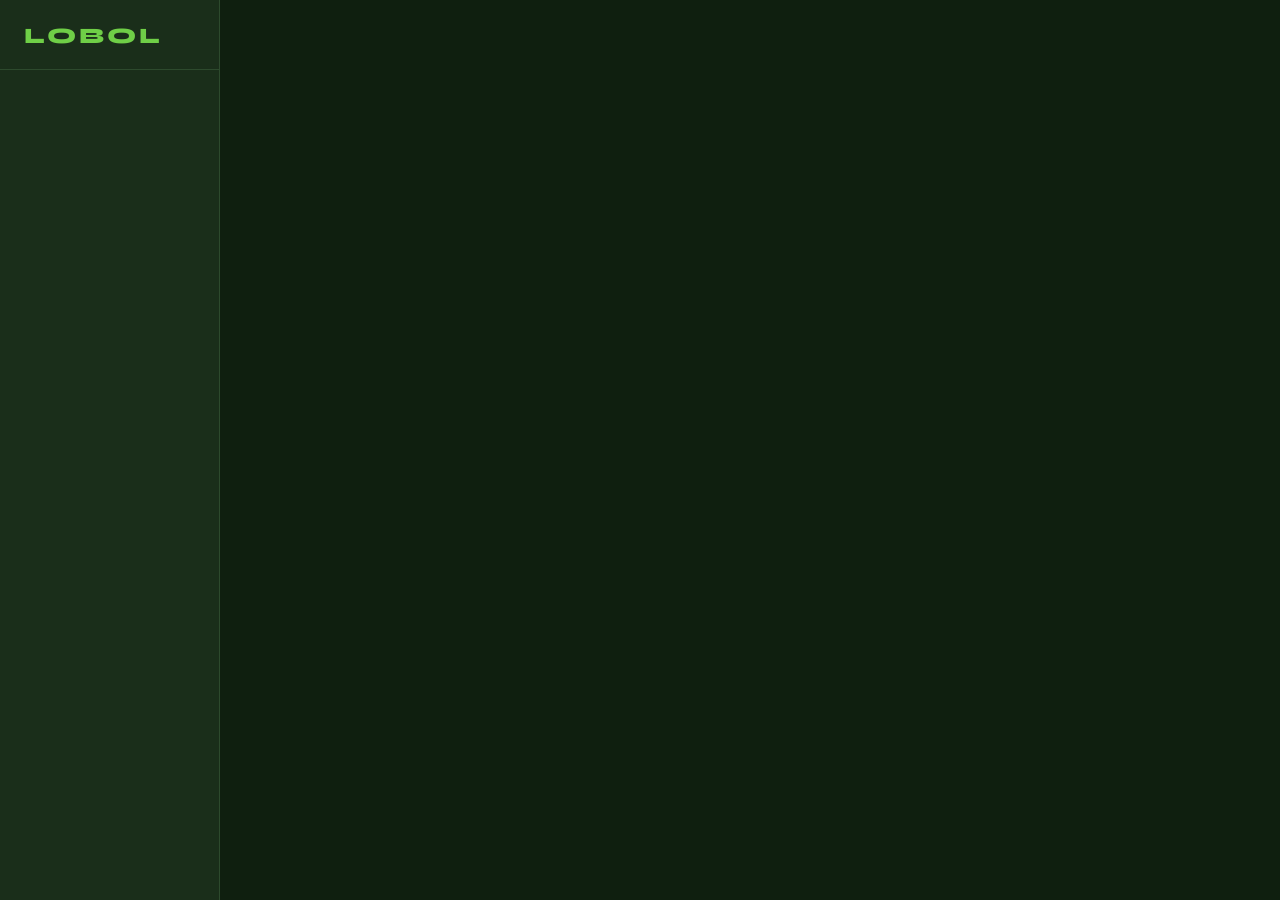
==== lobol.html @ 57db4cfe "Add files via upload" ====
<!DOCTYPE html>
<html lang="af" data-theme="dark">
<head>
<meta charset="UTF-8"/>
<meta name="viewport" content="width=device-width, initial-scale=1, maximum-scale=1"/>
<meta name="mobile-web-app-capable" content="yes"/>
<meta name="apple-mobile-web-app-capable" content="yes"/>
<meta name="apple-mobile-web-app-status-bar-style" content="black-translucent"/>
<meta name="apple-mobile-web-app-title" content="LOBOL"/>
<meta name="theme-color" content="#6fcf47"/>
<link rel="apple-touch-icon" href="apple-touch-icon.png"/>
<title>LOBOL – Fabriek & Boerdery App</title>
<link rel="preconnect" href="https://fonts.googleapis.com"/>
<link href="https://fonts.googleapis.com/css2?family=Syne:wght@400;600;700;800&family=DM+Sans:wght@300;400;500;600&display=swap" rel="stylesheet"/>
<style>

/* === base.css === */
/* ═══════════════════════════════════════
   THEME VARIABLES
═══════════════════════════════════════ */
:root {
  --bg:#0f1f0f; --bg2:#162416; --bg3:#1e321e;
  --card:#1a2e1a; --card2:#223322; --border:#2d4a2d;
  --accent:#6fcf47; --accent2:#a8e67a; --adim:#1e3f10;
  --red:#e05c5c; --rdim:#4a1515;
  --orange:#e09a3c; --odim:#4a2c08;
  --blue:#5ca8e0; --bdim:#0f2d4a;
  --text:#e8f5e0; --text2:#9db89d; --text3:#5a7a5a;
  --shadow:0 4px 24px rgba(0,0,0,.4);
  --radius:14px; --radius-sm:8px;
}
[data-theme="light"] {
  --bg:#f0f7ed; --bg2:#e4f0df; --bg3:#d6e8d0;
  --card:#ffffff; --card2:#f5fbf2; --border:#c0d8b8;
  --accent:#3a8c1c; --adim:#d4eece;
  --red:#c0392b; --rdim:#fde8e6;
  --orange:#c07020; --odim:#fdf0e0;
  --blue:#1a6eaa; --bdim:#ddeeff;
  --text:#1a2e1a; --text2:#3a5a3a; --text3:#7a9a7a;
  --shadow:0 4px 16px rgba(0,0,0,.1);
}

/* ═══════════════════════════════════════
   RESET & BASE
═══════════════════════════════════════ */
*{box-sizing:border-box;margin:0;padding:0;-webkit-tap-highlight-color:transparent}
body{background:var(--bg);color:var(--text);font-family:'DM Sans',sans-serif;font-size:15px;line-height:1.5;min-height:100vh;overflow-x:hidden;transition:background .25s,color .25s}
h1,h2,h3,h4{font-family:'Syne',sans-serif}
button{font-family:'DM Sans',sans-serif;cursor:pointer;border:none;outline:none}
input,textarea,select{font-family:'DM Sans',sans-serif;background:var(--bg3);color:var(--text);border:1px solid var(--border);border-radius:var(--radius-sm);padding:10px 14px;font-size:15px;width:100%;outline:none;transition:border-color .2s}
input:focus,textarea:focus,select:focus{border-color:var(--accent)}
input::placeholder{color:var(--text3)}
a{color:var(--blue);text-decoration:none}
::-webkit-scrollbar{width:4px}::-webkit-scrollbar-track{background:var(--bg2)}::-webkit-scrollbar-thumb{background:var(--border);border-radius:2px}

/* ═══════════════════════════════════════
   LAYOUT
═══════════════════════════════════════ */
#app{display:flex;min-height:100vh}
#sidebar{width:220px;background:var(--card);border-right:1px solid var(--border);position:fixed;top:0;left:0;height:100vh;display:flex;flex-direction:column;z-index:100;overflow-y:auto;transition:transform .3s}
.sidebar-logo{font-family:'Syne',sans-serif;font-size:22px;font-weight:800;color:var(--accent);padding:20px 24px 16px;border-bottom:1px solid var(--border);letter-spacing:3px}
.nav-link{display:flex;align-items:center;gap:10px;padding:11px 20px;color:var(--text2);font-size:13px;font-weight:500;cursor:pointer;transition:all .15s;border-right:3px solid transparent}
.nav-link:hover{background:var(--bg3);color:var(--text)}
.nav-link.active{color:var(--accent);background:var(--adim);border-right-color:var(--accent)}
.nav-link svg{flex-shrink:0}
#main{margin-left:220px;flex:1;padding:24px 32px 40px;max-width:900px}
.page{display:none}
.page.active{display:block}

/* Mobile */
#mobile-nav{display:none;position:fixed;bottom:0;left:0;right:0;background:var(--card);border-top:1px solid var(--border);z-index:100;padding-bottom:env(safe-area-inset-bottom,0)}
.mob-nav-inner{display:flex}
.mob-nav-item{flex:1;display:flex;flex-direction:column;align-items:center;gap:2px;padding:9px 2px;color:var(--text3);font-size:9px;font-weight:600;cursor:pointer;background:transparent;border:none;font-family:'DM Sans',sans-serif}
.mob-nav-item.active{color:var(--accent)}
#mobile-menu{display:none;position:fixed;inset:0;background:rgba(0,0,0,.7);z-index:200;align-items:flex-end}
#mobile-menu.open{display:flex}
.mob-menu-sheet{background:var(--card);border-radius:20px 20px 0 0;border-top:1px solid var(--border);width:100%;max-height:85vh;overflow-y:auto;padding-bottom:env(safe-area-inset-bottom,20px)}
.mob-menu-head{display:flex;align-items:center;justify-content:space-between;padding:16px 20px;border-bottom:1px solid var(--border)}
.mob-menu-title{font-family:'Syne',sans-serif;font-size:18px;font-weight:800;color:var(--accent)}
.mob-menu-grid{display:grid;grid-template-columns:repeat(3,1fr);gap:2px;padding:12px}
.mob-grid-item{display:flex;flex-direction:column;align-items:center;gap:6px;padding:14px 8px;border-radius:12px;color:var(--text2);font-size:11px;font-weight:600;cursor:pointer;text-align:center;background:transparent;border:none;font-family:'DM Sans',sans-serif;transition:background .15s}
.mob-grid-item:hover,.mob-grid-item:active{background:var(--bg3)}
.mob-grid-item.active{color:var(--accent);background:var(--adim)}
.mob-grid-icon{width:48px;height:48px;background:var(--bg3);border-radius:14px;display:flex;align-items:center;justify-content:center;font-size:22px}
.mob-grid-item.active .mob-grid-icon{background:var(--adim)}

@media(max-width:767px){
  #sidebar{display:none}
  #main{margin-left:0;padding:16px 16px 90px}
  #mobile-nav{display:block}
}

/* ═══════════════════════════════════════
   COMPONENTS
═══════════════════════════════════════ */
.page-header{display:flex;align-items:center;gap:10px;margin-bottom:16px}
.page-header h1{font-size:24px;font-weight:800;letter-spacing:-.5px;flex:1}
.badge{background:var(--adim);color:var(--accent);font-size:12px;font-weight:600;padding:2px 8px;border-radius:99px}
.badge-red{background:var(--rdim);color:var(--red)}
.badge-orange{background:var(--odim);color:var(--orange)}
.badge-green{background:var(--adim);color:var(--accent)}
.badge-dim{background:var(--bg3);color:var(--text3)}

.btn{display:inline-flex;align-items:center;gap:6px;padding:10px 18px;border-radius:var(--radius-sm);font-size:14px;font-weight:600;cursor:pointer;transition:opacity .15s;border:none;font-family:'DM Sans',sans-serif}
.btn:active{opacity:.8}
.btn-primary{background:var(--accent);color:#0f1f0f}
.btn-secondary{background:var(--bg3);color:var(--text2);border:1px solid var(--border)}
.btn-danger{background:var(--rdim);color:var(--red);border:1px solid var(--rdim)}
.btn-full{width:100%;justify-content:center}
.btn-sm{padding:6px 12px;font-size:13px}

.icon-btn{background:var(--bg3);color:var(--text2);border:1px solid var(--border);padding:8px;border-radius:var(--radius-sm);display:inline-flex;align-items:center;justify-content:center;cursor:pointer;transition:all .15s}
.icon-btn:active{transform:scale(.92)}
.icon-btn.accent{background:var(--accent);color:#0f1f0f;border-color:var(--accent)}
.icon-btn.green{background:var(--adim);color:var(--accent);border-color:var(--adim)}
.icon-btn.red{background:var(--rdim);color:var(--red);border-color:var(--rdim)}
.icon-btn.sm{padding:6px}

.search-wrap{display:flex;align-items:center;gap:8px;background:var(--bg3);border:1px solid var(--border);border-radius:var(--radius-sm);padding:0 12px;margin-bottom:12px;color:var(--text3)}
.search-wrap input{border:none;background:transparent;padding:10px 0}

.chips{display:flex;gap:8px;overflow-x:auto;padding-bottom:10px;margin-bottom:12px;scrollbar-width:none}
.chips::-webkit-scrollbar{display:none}
.chip{background:var(--bg3);color:var(--text2);border:1px solid var(--border);padding:6px 14px;border-radius:99px;font-size:13px;white-space:nowrap;cursor:pointer;font-family:'DM Sans',sans-serif;transition:all .15s}
.chip.active{background:var(--accent);color:#0f1f0f;border-color:var(--accent);font-weight:600}
.chip.danger.active{background:var(--red);border-color:var(--red)}
.chip.warn.active{background:var(--orange);border-color:var(--orange);color:#0f1f0f}

/* Modal */
.modal-bg{display:none;position:fixed;inset:0;background:rgba(0,0,0,.7);z-index:300;align-items:flex-end;justify-content:center}
.modal-bg.open{display:flex}
.modal{background:var(--card);border:1px solid var(--border);border-radius:var(--radius) var(--radius) 0 0;padding:24px 20px;width:100%;max-width:600px;max-height:90vh;overflow-y:auto;display:flex;flex-direction:column;gap:10px}
.modal h3{font-size:18px;margin-bottom:4px}
.modal-actions{display:flex;gap:8px;margin-top:4px}
.modal-actions .btn{flex:1;justify-content:center}
.field-label{font-size:12px;color:var(--text3);margin-bottom:-4px}

/* Cards */
.card{background:var(--card);border:1px solid var(--border);border-radius:var(--radius);padding:14px}
.card+.card{margin-top:8px}

/* Toggle */
.toggle-row{display:flex;align-items:center;justify-content:space-between;background:var(--bg3);border-radius:var(--radius-sm);padding:10px 14px;cursor:pointer}
.toggle-label{font-weight:600;font-size:14px}
.toggle-sub{font-size:12px;color:var(--text3)}
.toggle-pill{width:44px;height:24px;background:var(--bg3);border-radius:99px;border:1px solid var(--border);position:relative;transition:all .2s;flex-shrink:0}
.toggle-pill.on{background:#f5c518;border-color:#f5c518}
.toggle-thumb{position:absolute;top:2px;left:2px;width:18px;height:18px;border-radius:99px;background:var(--text3);transition:all .2s}
.toggle-pill.on .toggle-thumb{left:22px;background:#0f1f0f}

.empty{text-align:center;color:var(--text3);padding:40px 20px;font-size:14px}
.section-title{font-size:12px;font-weight:700;text-transform:uppercase;letter-spacing:1px;color:var(--text3);margin:16px 0 8px;display:flex;align-items:center;gap:6px}

/* Grid stats */
.stats-grid{display:grid;grid-template-columns:repeat(4,1fr);gap:6px;margin-bottom:14px}
.stat-box{background:var(--card);border:1px solid var(--border);border-radius:var(--radius-sm);padding:10px 6px;text-align:center}
.stat-val{font-size:22px;font-weight:800;font-family:'Syne',sans-serif;display:block}
.stat-val.green{color:var(--accent)}
.stat-val.red{color:var(--red)}
.stat-val.orange{color:var(--orange)}
.stat-lbl{font-size:10px;color:var(--text3)}

/* Progress bar */
.prog-bar{background:var(--bg3);border-radius:99px;height:6px;overflow:hidden;margin-top:6px}
.prog-fill{background:var(--accent);height:100%;border-radius:99px;transition:width .4s}

/* Picker list */
.picker-list{border:1px solid var(--border);border-radius:var(--radius-sm);overflow-y:auto;max-height:220px;display:flex;flex-direction:column}
.picker-item{padding:10px 14px;background:transparent;text-align:left;color:var(--text);border-bottom:1px solid var(--border);cursor:pointer;transition:background .1s;font-family:'DM Sans',sans-serif;display:flex;flex-direction:column;gap:2px}
.picker-item:hover,.picker-item:active{background:var(--card2)}
.picker-item:last-child{border-bottom:none}
.picker-name{font-weight:600;font-size:14px}
.picker-sub{font-size:12px;color:var(--text3)}

/* Eie Geel */
.eie-banner{display:flex;align-items:center;justify-content:space-between;background:var(--card);border:1px solid var(--border);border-radius:var(--radius);padding:12px 14px;margin-bottom:12px;cursor:pointer;transition:border-color .2s}
.eie-banner.on{border-color:#f5c518;background:rgba(245,197,24,.07)}
.eie-left{display:flex;align-items:center;gap:12px}
.eie-icon{font-size:24px}
.eie-title{font-weight:700;font-size:14px}
.eie-sub{font-size:12px;color:var(--text3);margin-top:1px}
.eie-chip{background:rgba(245,197,24,.15);color:#c8a200;font-size:11px;padding:2px 8px;border-radius:99px;font-weight:600}
.eie-notice{background:rgba(245,197,24,.12);color:#c8a200;border:1px solid rgba(245,197,24,.3);font-size:12px;padding:8px 12px;border-radius:8px;font-weight:600}

/* alert banner */
.alert-banner{display:flex;align-items:center;gap:10px;width:100%;background:var(--rdim);border:1px solid var(--red);color:var(--red);border-radius:10px;padding:12px 14px;margin-bottom:14px;font-size:13px;font-weight:600;cursor:pointer;text-align:left}

/* ═══════════════════════════════════════
   DASHBOARD
═══════════════════════════════════════ */
.dash-header{display:flex;justify-content:space-between;align-items:flex-start;margin-bottom:16px}
.dash-greeting{font-size:22px;font-weight:800;font-family:'Syne',sans-serif}
.dash-date{font-size:13px;color:var(--text3);margin-top:2px}
.dash-time{font-family:'Syne',sans-serif;font-size:15px;color:var(--text3)}
.dash-stats{display:grid;grid-template-columns:repeat(2,1fr);gap:8px;margin-bottom:20px}
.dash-stat{background:var(--card);border:1px solid var(--border);border-radius:12px;padding:14px;cursor:pointer;transition:border-color .15s}
.dash-stat:hover{border-color:var(--accent)}
.dash-stat-val{font-size:26px;font-weight:800;font-family:'Syne',sans-serif;margin:6px 0 2px;display:block}
.dash-stat-lbl{font-size:11px;color:var(--text3)}
.quick-nav{display:grid;grid-template-columns:repeat(4,1fr);gap:8px;margin-bottom:4px}
.qnav-btn{background:var(--card);border:1px solid var(--border);border-radius:12px;padding:14px 8px;display:flex;flex-direction:column;align-items:center;gap:6px;font-size:11px;font-weight:600;color:var(--text2);cursor:pointer;transition:all .15s;font-family:'DM Sans',sans-serif}
.qnav-btn:hover{border-color:var(--accent);color:var(--accent)}
.qnav-icon{font-size:22px}
.dash-rem-list{display:flex;flex-direction:column;gap:6px}
.dash-rem-row{display:flex;align-items:center;gap:10px;background:var(--card);border:1px solid var(--border);border-radius:8px;padding:10px 14px}
.dash-rem-time{font-family:'Syne',sans-serif;font-weight:700;font-size:14px;min-width:48px}
.dash-rem-title{font-size:13px;color:var(--text2)}
.dash-sale-list,.dash-alert-list{display:flex;flex-direction:column;gap:6px}
.dash-sale-row{display:flex;justify-content:space-between;align-items:center;background:var(--card);border:1px solid var(--border);border-radius:8px;padding:10px 14px}
.dash-sale-name{font-weight:600;font-size:14px}
.dash-sale-date{font-size:12px;color:var(--text3)}
.dash-sale-amt{font-weight:700;color:var(--accent)}
.dash-alert-row{display:flex;justify-content:space-between;align-items:center;border-radius:8px;padding:10px 14px;cursor:pointer}
.dash-alert-row.danger{background:var(--rdim);border:1px solid var(--red);color:var(--red)}
.dash-alert-row.warn{background:var(--odim);border:1px solid var(--orange);color:var(--orange)}
.dash-all-good{text-align:center;padding:40px 20px}

/* Weather */

/* === weather.css === */
/* ═══ WEATHER WIDGET ═══ */
.weather-card{background:var(--card);border:1px solid var(--border);border-radius:16px;overflow:hidden;margin-bottom:14px}
.weather-header{display:flex;align-items:flex-start;justify-content:space-between;padding:14px 14px 10px}
.weather-loc-row{font-size:11px;color:var(--text3);display:flex;align-items:center;gap:4px;margin-bottom:6px}
.weather-temp-main{font-size:52px;font-weight:800;font-family:'Syne',sans-serif;line-height:1;letter-spacing:-2px}
.weather-feels{font-size:12px;color:var(--text3);margin-top:2px}
.weather-cond{font-size:15px;font-weight:600;color:var(--text2);margin-top:4px}
.weather-emoji-big{font-size:56px;line-height:1;text-align:right}
.weather-stats-row{display:grid;grid-template-columns:repeat(4,1fr);gap:1px;background:var(--border);border-top:1px solid var(--border);border-bottom:1px solid var(--border)}
.wstat{background:var(--card);padding:10px 6px;text-align:center}
.wstat-val{font-size:14px;font-weight:700;display:block;font-family:'Syne',sans-serif}
.wstat-lbl{font-size:9px;color:var(--text3);text-transform:uppercase;letter-spacing:.5px;margin-top:2px}
.weather-hourly{display:flex;gap:0;overflow-x:auto;scrollbar-width:none;border-bottom:1px solid var(--border)}
.weather-hourly::-webkit-scrollbar{display:none}
.whour{flex-shrink:0;width:60px;padding:10px 4px;text-align:center;border-right:1px solid var(--border)}
.whour:last-child{border-right:none}
.whour-time{font-size:10px;color:var(--text3);font-weight:600}
.whour-emoji{font-size:16px;margin:4px 0}
.whour-temp{font-size:13px;font-weight:700}
.whour-rain{font-size:9px;color:var(--blue);margin-top:2px}
.whour.now{background:var(--adim)}
.weather-fc{display:grid;grid-template-columns:repeat(7,1fr);gap:0;border-bottom:1px solid var(--border)}
@media(max-width:400px){.weather-fc{grid-template-columns:repeat(4,1fr)}}
.wday{text-align:center;padding:10px 4px;border-right:1px solid var(--border)}
.wday:last-child{border-right:none}
.wday-name{font-size:10px;color:var(--text3);font-weight:700;margin-bottom:3px;text-transform:uppercase;letter-spacing:.3px}
.wday-emoji{font-size:16px;margin-bottom:4px}
.wday-range{display:flex;justify-content:center;gap:3px;font-size:11px;font-weight:700}
.wmax{color:var(--red)}.wmin{color:var(--text3)}
.wday-rain{font-size:9px;color:var(--blue);margin-top:2px}
.wday-uv{font-size:9px;color:var(--orange);margin-top:1px}
.wday-today{background:var(--adim)}
.weather-alerts{padding:8px 14px;display:flex;flex-direction:column;gap:4px}
.walert{display:flex;align-items:center;gap:8px;font-size:12px;font-weight:600;padding:6px 10px;border-radius:8px}
.walert.frost{background:var(--bdim);color:var(--blue)}
.walert.rain{background:rgba(92,168,224,.12);color:var(--blue)}
.walert.heat{background:var(--rdim);color:var(--red)}
.walert.wind{background:var(--odim);color:var(--orange)}
.walert.good{background:var(--adim);color:var(--accent)}
.weather-footer{display:flex;align-items:center;justify-content:space-between;padding:8px 14px;border-top:1px solid var(--border)}
.weather-sun{font-size:11px;color:var(--text3);display:flex;gap:12px}
.weather-updated{font-size:10px;color:var(--text3)}
.weather-loc-btn{background:var(--bg3);border:1px solid var(--border);border-radius:6px;padding:4px 8px;font-size:11px;color:var(--text2);cursor:pointer;font-family:'DM Sans',sans-serif}
.weather-loading{padding:20px;text-align:center;color:var(--text3);font-size:13px}

/* === inligting.css === */
/* ═══ INLIGTING / LIBRARY ═══ */
.info-hero{background:linear-gradient(135deg,var(--adim),var(--bg3));border:1px solid var(--border);border-radius:16px;padding:20px;margin-bottom:16px;text-align:center}
.info-hero-title{font-family:'Syne',sans-serif;font-size:22px;font-weight:800;color:var(--accent);margin-bottom:4px}
.info-hero-sub{font-size:13px;color:var(--text3)}
.info-categories{display:grid;grid-template-columns:repeat(2,1fr);gap:10px;margin-bottom:16px}
@media(min-width:600px){.info-categories{grid-template-columns:repeat(3,1fr)}}
.info-cat-btn{background:var(--card);border:2px solid var(--border);border-radius:14px;padding:16px 12px;cursor:pointer;text-align:center;transition:all .2s;font-family:'DM Sans',sans-serif;display:flex;flex-direction:column;align-items:center;gap:8px}
.info-cat-btn:hover,.info-cat-btn.active{border-color:var(--accent);background:var(--adim)}
.info-cat-icon{font-size:32px}
.info-cat-label{font-weight:700;font-size:13px;color:var(--text2)}
.info-cat-btn.active .info-cat-label{color:var(--accent)}
.info-content{display:none}
.info-content.active{display:block}
.info-section{background:var(--card);border:1px solid var(--border);border-radius:12px;margin-bottom:10px;overflow:hidden}
.info-section-header{display:flex;align-items:center;gap:10px;padding:14px;cursor:pointer;font-family:'DM Sans',sans-serif}
.info-section-icon{font-size:20px;width:36px;text-align:center}
.info-section-title{font-weight:700;font-size:15px;flex:1;font-family:'Syne',sans-serif}
.info-section-body{padding:0 14px 14px;border-top:1px solid var(--border)}
.info-block{margin-top:12px}
.info-block-title{font-weight:700;font-size:13px;color:var(--accent);margin-bottom:6px;display:flex;align-items:center;gap:6px}
.info-block-title::before{content:'';display:inline-block;width:3px;height:14px;background:var(--accent);border-radius:2px}
.info-list{list-style:none;display:flex;flex-direction:column;gap:5px}
.info-list li{font-size:13px;color:var(--text2);padding:6px 10px;background:var(--bg3);border-radius:6px;line-height:1.5}
.info-list li strong{color:var(--text);font-weight:600}
.info-table-wrap{overflow-x:auto;border-radius:8px;border:1px solid var(--border);margin-top:8px}
.info-table{width:100%;border-collapse:collapse;font-size:13px;font-family:'DM Sans',sans-serif}
.info-table th{background:var(--bg3);padding:8px 12px;text-align:left;font-size:11px;font-weight:700;text-transform:uppercase;letter-spacing:.5px;color:var(--text3)}
.info-table td{padding:8px 12px;border-bottom:1px solid var(--border);color:var(--text2)}
.info-table tr:last-child td{border-bottom:none}
.info-table tr:hover td{background:var(--bg3)}
.info-highlight{background:var(--adim);border:1px solid var(--accent);border-radius:8px;padding:10px 14px;font-size:13px;color:var(--accent);font-weight:600;margin-top:8px}
.info-warning{background:var(--odim);border:1px solid var(--orange);border-radius:8px;padding:10px 14px;font-size:13px;color:var(--orange);font-weight:600;margin-top:8px}
.info-danger{background:var(--rdim);border:1px solid var(--red);border-radius:8px;padding:10px 14px;font-size:13px;color:var(--red);font-weight:600;margin-top:8px}
.krediet-form{display:flex;flex-direction:column;gap:10px}
.krediet-field{display:flex;flex-direction:column;gap:4px}
.krediet-field label{font-size:12px;color:var(--text3);font-weight:600}
.krediet-submit-row{display:flex;gap:8px;margin-top:4px}
.lobol515-badge{display:inline-flex;align-items:center;gap:8px;background:linear-gradient(135deg,var(--accent),#4aaa24);color:#0f1f0f;font-weight:800;font-size:18px;font-family:'Syne',sans-serif;padding:10px 20px;border-radius:99px;margin-bottom:12px}

/* === trucks.css === */
/* ═══ TRUCK VISUAL SYSTEM ═══ */
.truck-profile-card{background:var(--card);border:1px solid var(--border);border-radius:14px;padding:14px;margin-bottom:12px}
.truck-profile-header{display:flex;align-items:center;justify-content:space-between;margin-bottom:12px}
.truck-profile-name{font-family:'Syne',sans-serif;font-weight:800;font-size:18px}
.truck-profile-driver{font-size:12px;color:var(--text3);margin-top:2px}
.truck-capacity-row{display:flex;gap:10px;margin-bottom:12px}
.truck-cap-box{flex:1;background:var(--bg3);border-radius:10px;padding:10px;text-align:center}
.truck-cap-val{font-size:22px;font-weight:800;font-family:'Syne',sans-serif;display:block}
.truck-cap-lbl{font-size:10px;color:var(--text3);text-transform:uppercase;letter-spacing:.5px}

/* Visual truck SVG wrapper */
.truck-visual-wrap{background:var(--bg2);border-radius:12px;padding:14px;margin-bottom:12px;position:relative;overflow:hidden}
.truck-visual-title{font-size:11px;font-weight:700;text-transform:uppercase;letter-spacing:1px;color:var(--text3);margin-bottom:10px;display:flex;justify-content:space-between}
.truck-svg-area{display:flex;gap:12px;align-items:flex-end}
.truck-svg-unit{flex:1;display:flex;flex-direction:column;align-items:center;gap:6px}
.truck-svg-label{font-size:11px;color:var(--text2);font-weight:600}
.truck-svg-sub{font-size:10px;color:var(--text3)}

/* Bag grid inside truck */
.bag-grid-wrap{position:relative;width:100%}
.bag-grid{display:grid;gap:2px;width:100%;border-radius:6px;overflow:hidden;min-height:40px}
.bag-cell{border-radius:2px;transition:background .3s}
.bag-cell.filled{background:var(--accent)}
.bag-cell.empty{background:var(--bg3);border:1px solid var(--border)}
.bag-cell.over{background:var(--red)}

/* Truck body SVG */
.truck-body-svg{width:100%;max-height:80px}
.trailer-body-svg{width:100%;max-height:80px}

/* Fill bar */
.fill-bar-wrap{width:100%;background:var(--bg3);border-radius:99px;height:12px;overflow:hidden;margin-top:4px}
.fill-bar{height:100%;border-radius:99px;transition:width .5s ease}
.fill-bar.green{background:var(--accent)}
.fill-bar.orange{background:var(--orange)}
.fill-bar.red{background:var(--red)}

/* truck list card upgrade */
.truck-card-visual{display:flex;flex-direction:column;gap:4px;flex:1}
.truck-mini-fill{height:6px;border-radius:99px;background:var(--bg3);overflow:hidden;margin-top:4px}
.truck-mini-fill-bar{height:100%;border-radius:99px;transition:width .4s}

/* Driver badges */
.driver-badge{display:inline-flex;align-items:center;gap:5px;background:var(--adim);color:var(--accent);font-size:11px;font-weight:700;padding:3px 10px;border-radius:99px}

/* Truck fleet list */
.truck-fleet-list{display:flex;flex-direction:column;gap:8px;margin-bottom:14px}
.fleet-item{background:var(--card);border:1px solid var(--border);border-radius:12px;padding:14px;display:flex;gap:12px;align-items:center}
.fleet-icon{font-size:28px;width:48px;text-align:center}
.fleet-info{flex:1}
.fleet-name{font-weight:700;font-size:15px}
.fleet-meta{font-size:12px;color:var(--text3);margin-top:2px}
.fleet-caps{display:flex;gap:8px;margin-top:6px;flex-wrap:wrap}
.fleet-cap-chip{background:var(--bg3);border:1px solid var(--border);border-radius:6px;padding:3px 8px;font-size:11px;color:var(--text2)}

/* Drivers section */
.drivers-section{margin-bottom:14px}
.driver-list{display:flex;flex-direction:column;gap:6px}
.driver-row{display:flex;align-items:center;gap:10px;background:var(--card);border:1px solid var(--border);border-radius:10px;padding:10px 14px}
.driver-av{width:36px;height:36px;border-radius:99px;background:var(--accent);color:#0f1f0f;display:flex;align-items:center;justify-content:center;font-weight:800;font-size:14px;flex-shrink:0}
.driver-info{flex:1}
.driver-name{font-weight:700;font-size:14px}
.driver-role{font-size:11px;color:var(--text3)}

/* ═══════════════════════════════════════
   PRODUCTS
═══════════════════════════════════════ */
.prod-list{display:flex;flex-direction:column;gap:6px}
.prod-card{background:var(--card);border:1px solid var(--border);border-radius:var(--radius-sm);overflow:hidden}
.prod-row{display:flex;align-items:center;gap:10px;padding:12px 14px;cursor:pointer}
.prod-row:active{background:var(--card2)}
.prod-name{font-weight:600;font-size:14px}
.prod-cat{font-size:12px;color:var(--text3)}
.prod-right{display:flex;flex-direction:column;align-items:flex-end;gap:2px}
.prod-price{color:var(--accent);font-weight:700;font-size:15px}
.prod-old{text-decoration:line-through;color:var(--text3);font-size:11px}
.prod-unit{font-size:11px;color:var(--text3)}
.prod-detail{padding:10px 14px 14px;border-top:1px solid var(--border)}
.use-case-tag{display:inline-flex;align-items:center;gap:5px;background:var(--adim);color:var(--accent);font-size:12px;padding:4px 10px;border-radius:99px;margin-bottom:8px}
.prod-desc{font-size:13px;color:var(--text2);margin-bottom:8px}

/* Guides */
.guide-card{background:var(--card);border:1px solid var(--border);border-radius:var(--radius);overflow:hidden;margin-bottom:10px}
.guide-card.open{border-color:var(--adim)}
.guide-header{display:flex;align-items:center;gap:12px;padding:16px;cursor:pointer;width:100%;text-align:left;background:transparent;font-family:'DM Sans',sans-serif;color:var(--text)}
.guide-icon{font-size:24px}
.guide-title{font-weight:700;font-size:16px;flex:1;font-family:'Syne',sans-serif}
.guide-body{padding:0 14px 14px;border-top:1px solid var(--border)}
.gsec{margin-top:10px}
.gsec-btn{display:flex;align-items:flex-start;justify-content:space-between;width:100%;background:var(--bg3);border:1px solid var(--border);border-radius:var(--radius-sm);padding:10px 12px;cursor:pointer;text-align:left;font-family:'DM Sans',sans-serif;color:var(--text);gap:8px}
.gsec-head{font-weight:700;font-size:13px}
.gsec-sub{font-size:12px;color:var(--accent);margin-top:2px}
.gsec-body{padding:10px 4px 0;display:flex;flex-direction:column;gap:10px}
.gitem{background:var(--bg2);border-radius:var(--radius-sm);padding:12px}
.gitem-prod{font-weight:700;font-size:13px;color:var(--accent);margin-bottom:8px}
.gitem-list{padding-left:18px;display:flex;flex-direction:column;gap:4px}
.gitem-list li{font-size:13px;color:var(--text2)}
.guide-note{margin-top:8px;font-size:12px;color:var(--orange);background:var(--odim);border-radius:var(--radius-sm);padding:8px 12px}

/* Tab row */
.tab-row{display:flex;gap:8px;margin-bottom:14px}
.tab-btn{flex:1;display:flex;align-items:center;justify-content:center;gap:6px;padding:10px;border-radius:var(--radius-sm);font-size:13px;font-weight:600;cursor:pointer;background:var(--bg3);border:1px solid var(--border);color:var(--text2);transition:all .15s;font-family:'DM Sans',sans-serif}
.tab-btn.active{background:var(--accent);color:#0f1f0f;border-color:var(--accent)}

/* ═══════════════════════════════════════
   TRUCK COUNT
═══════════════════════════════════════ */
.truck-list{display:flex;flex-direction:column;gap:10px}
.truck-card{background:var(--card);border:1px solid var(--border);border-radius:var(--radius);padding:16px;display:flex;align-items:center;gap:14px;cursor:pointer;transition:border-color .15s}
.truck-card:hover{border-color:var(--adim)}
.truck-icon{color:var(--accent);background:var(--adim);padding:10px;border-radius:var(--radius-sm);font-size:22px}
.truck-info{flex:1}
.truck-name{font-weight:700;font-size:16px;display:block}
.truck-meta{font-size:12px;color:var(--text3)}
.truck-val{font-size:13px;color:var(--accent);font-weight:600;display:block;margin-top:2px}
.truck-summary{display:grid;grid-template-columns:repeat(3,1fr);gap:8px;margin-bottom:14px}
.sum-item{background:var(--card);border:1px solid var(--border);border-radius:var(--radius-sm);padding:12px;text-align:center}
.sum-label{font-size:11px;color:var(--text3)}
.sum-val{font-size:22px;font-weight:800;font-family:'Syne',sans-serif;display:block}
.count-list{display:flex;flex-direction:column;gap:8px}
.count-row{background:var(--card);border:1px solid var(--border);border-radius:var(--radius-sm);padding:12px 14px;display:flex;align-items:center;gap:10px;flex-wrap:wrap}
.count-info{flex:1;min-width:100px}
.count-name{font-weight:600;font-size:14px;display:block}
.count-sub{font-size:12px;color:var(--text3)}
.count-controls{display:flex;align-items:center;gap:6px}
.qty-btn{background:var(--bg3);border:1px solid var(--border);color:var(--text);width:34px;height:34px;border-radius:var(--radius-sm);font-size:20px;font-weight:300;display:flex;align-items:center;justify-content:center;cursor:pointer;font-family:'DM Sans',sans-serif}
.qty-input{width:60px!important;text-align:center;padding:6px 4px!important;font-size:16px;font-weight:700}

/* ═══════════════════════════════════════
   FACTORY STOCK
═══════════════════════════════════════ */
.stock-list{display:flex;flex-direction:column;gap:8px}
.stock-card{background:var(--card);border:1px solid var(--border);border-radius:var(--radius);padding:14px}
.stock-card.expired{border-color:var(--rdim)}
.stock-top{display:flex;align-items:center;justify-content:space-between;margin-bottom:6px}
.stock-name{font-weight:600;font-size:14px}
.stock-details{display:flex;gap:14px;flex-wrap:wrap;margin-bottom:4px}
.detail-item{font-size:13px;color:var(--text2)}
.detail-item strong{color:var(--text)}
.stock-notes{font-size:12px;color:var(--text3);margin-top:4px}
.stock-footer{display:flex;justify-content:space-between;align-items:center;margin-top:8px;padding-top:8px;border-top:1px solid var(--border)}
.stock-updated{font-size:11px;color:var(--text3)}
.stock-value-banner{background:var(--adim);color:var(--accent);border-radius:8px;padding:10px 14px;font-size:13px;margin-bottom:10px}

/* ═══════════════════════════════════════
   DUTIES
═══════════════════════════════════════ */
.duties-prog{background:var(--card);border:1px solid var(--border);border-radius:var(--radius-sm);padding:12px;margin-bottom:14px}
.duties-prog-text{display:flex;align-items:center;gap:6px;font-size:13px;color:var(--text2);margin-bottom:8px}
.duty-list{display:flex;flex-direction:column;gap:8px}
.duty-card{background:var(--card);border:1px solid var(--border);border-radius:var(--radius);padding:14px;transition:opacity .2s}
.duty-card.done-card{opacity:.5}
.duty-top{display:flex;align-items:flex-start;gap:12px}
.check-box{width:22px;height:22px;border-radius:6px;border:2px solid var(--border);background:var(--bg3);display:flex;align-items:center;justify-content:center;cursor:pointer;flex-shrink:0;transition:all .15s;margin-top:1px;font-size:13px}
.check-box.checked{background:var(--accent);border-color:var(--accent);color:#0f1f0f}
.duty-info{flex:1}
.duty-title-text{font-weight:600;font-size:14px;display:block;margin-bottom:4px}
.duty-tags{display:flex;gap:6px;flex-wrap:wrap}
.tag{font-size:11px;padding:2px 8px;border-radius:99px;background:var(--bg3);color:var(--text3)}
.tag.red{background:var(--rdim);color:var(--red)}
.tag.orange{background:var(--odim);color:var(--orange)}
.tag.green{background:var(--adim);color:var(--accent)}
.duty-acts{display:flex;gap:6px}
.duty-notes{font-size:12px;color:var(--text3);margin-top:8px;padding-top:8px;border-top:1px solid var(--border)}

/* ═══════════════════════════════════════
   REMINDERS
═══════════════════════════════════════ */
.rem-list{display:flex;flex-direction:column;gap:10px}
.rem-card{background:var(--card);border:1px solid var(--border);border-radius:var(--radius);padding:14px;transition:border-color .2s,opacity .2s}
.rem-card.soon{border-color:var(--orange)}
.rem-card.inactive{opacity:.5}
.rem-top{display:flex;align-items:center;justify-content:space-between;margin-bottom:6px}
.rem-time-block{display:flex;align-items:center;gap:10px}
.rem-time{font-family:'Syne',sans-serif;font-size:22px;font-weight:700}
.rem-acts{display:flex;gap:6px}
.rem-title{font-weight:600;font-size:15px;margin-bottom:8px}
.rem-days{display:flex;gap:5px;flex-wrap:wrap;margin-bottom:4px}
.day-tag{font-size:11px;padding:2px 7px;border-radius:99px;background:var(--bg3);color:var(--text3)}
.day-tag.active{background:var(--adim);color:var(--accent)}
.day-tag.today{background:var(--accent);color:#0f1f0f;font-weight:700}
.days-grid{display:flex;gap:6px;flex-wrap:wrap}
.day-btn{padding:5px 10px;border-radius:99px;background:var(--bg3);border:1px solid var(--border);color:var(--text2);font-size:12px;cursor:pointer;font-family:'DM Sans',sans-serif;transition:all .15s}
.day-btn.active{background:var(--accent);color:#0f1f0f;border-color:var(--accent);font-weight:600}

/* ═══════════════════════════════════════
   CUSTOMERS
═══════════════════════════════════════ */
.cust-list{display:flex;flex-direction:column;gap:8px}
.cust-card{background:var(--card);border:1px solid var(--border);border-radius:12px;overflow:hidden;cursor:pointer}
.cust-top{display:flex;align-items:center;gap:12px;padding:14px}
.cust-avatar{width:40px;height:40px;background:var(--adim);color:var(--accent);border-radius:99px;display:flex;align-items:center;justify-content:center;font-weight:800;font-size:16px;flex-shrink:0}
.cust-info{flex:1}
.cust-name{font-weight:700;font-size:15px;display:flex;align-items:center;gap:8px}
.cust-farm{font-size:12px;color:var(--text3);margin-top:1px}
.cust-type{background:var(--bg3);color:var(--text2);font-size:11px;padding:3px 9px;border-radius:99px;white-space:nowrap}
.cust-detail{padding:0 14px 14px;border-top:1px solid var(--border);padding-top:10px;display:flex;flex-direction:column;gap:6px}
.detail-link{display:inline-flex;align-items:center;gap:5px;color:var(--blue);font-size:13px}
.detail-notes{font-size:12px;color:var(--text3);padding:6px 10px;background:var(--bg3);border-radius:6px}
.cust-detail-acts{display:flex;gap:8px;margin-top:4px}

/* ═══════════════════════════════════════
   SALES
═══════════════════════════════════════ */
.sales-sum{display:grid;grid-template-columns:repeat(3,1fr);gap:8px;margin-bottom:14px}
.sale-list{display:flex;flex-direction:column;gap:8px}
.sale-card{background:var(--card);border:1px solid var(--border);border-radius:12px;overflow:hidden}
.sale-head{display:flex;align-items:center;gap:12px;padding:14px;cursor:pointer}
.sale-info{flex:1}
.sale-cust{font-weight:700;font-size:14px}
.sale-date{font-size:12px;color:var(--text3);margin-top:2px}
.sale-right{display:flex;flex-direction:column;align-items:flex-end;gap:4px}
.sale-amt{font-weight:700;color:var(--accent);font-size:15px}
.sale-detail{padding:10px 14px 14px;border-top:1px solid var(--border);display:flex;flex-direction:column;gap:6px}
.sale-detail-row{display:flex;justify-content:space-between;font-size:13px;color:var(--text2);padding:4px 0;border-bottom:1px solid var(--border)}
.sale-acts{display:flex;gap:8px;align-items:center;margin-top:6px}
.status-sel{width:auto!important;flex:1;padding:8px 10px!important;font-size:13px!important}
.sale-item-row{background:var(--bg3);border-radius:8px;padding:10px;margin-bottom:4px}
.sale-item-name{font-weight:600;font-size:13px;margin-bottom:6px;display:block}
.sale-item-controls{display:flex;align-items:center;gap:6px}
.sale-item-total{font-weight:700;color:var(--accent);font-size:14px;margin-left:auto}
.sale-total-row{text-align:right;font-size:16px;color:var(--text2);padding:8px 0;border-top:1px solid var(--border)}
.sale-total-row strong{color:var(--accent)}
.price-hist-row{background:var(--card);border:1px solid var(--border);border-radius:8px;padding:12px 14px;margin-bottom:8px}
.ph-name{font-weight:600;font-size:14px}
.ph-change{display:flex;align-items:center;gap:8px;font-size:13px;margin:4px 0}
.ph-old{text-decoration:line-through;color:var(--red);font-weight:600}
.ph-new{color:var(--accent);font-weight:700}
.ph-date{font-size:11px;color:var(--text3)}

/* ═══════════════════════════════════════
   DELIVERIES
═══════════════════════════════════════ */
.deliv-list{display:flex;flex-direction:column;gap:10px}
.deliv-card{background:var(--card);border:1px solid var(--border);border-radius:12px;overflow:hidden}
.deliv-card.active-route{border-color:var(--orange)}
.deliv-head{display:flex;align-items:center;gap:12px;padding:14px;cursor:pointer}
.deliv-icon{background:var(--bg3);color:var(--text2);padding:10px;border-radius:10px;font-size:20px}
.deliv-info{flex:1}
.deliv-truck{font-weight:700;font-size:15px}
.deliv-meta{font-size:12px;color:var(--text3);margin-top:2px}
.deliv-prog{height:3px;background:var(--bg3);margin:0 14px}
.deliv-prog-fill{height:100%;background:var(--accent);border-radius:99px;transition:width .3s}
.deliv-detail{padding:10px 14px 14px;border-top:1px solid var(--border);display:flex;flex-direction:column;gap:8px}
.deliv-stop{display:flex;align-items:flex-start;gap:10px;background:var(--bg3);border-radius:8px;padding:10px;transition:opacity .2s}
.deliv-stop.done-stop{opacity:.5}
.stop-seq{font-size:10px;text-transform:uppercase;letter-spacing:1px;color:var(--text3)}
.stop-name{font-weight:600;font-size:14px;margin:2px 0 4px}
.stop-notes-sm{font-size:12px;color:var(--text3)}
.stop-row{display:flex;align-items:flex-start;gap:8px;background:var(--bg3);border-radius:8px;padding:10px;margin-bottom:4px}
.stop-num{width:22px;height:22px;background:var(--accent);color:#0f1f0f;border-radius:99px;display:flex;align-items:center;justify-content:center;font-size:11px;font-weight:800;flex-shrink:0}
.stop-ctrl{display:flex;gap:4px;align-items:center}

/* ═══════════════════════════════════════
   NOTES
═══════════════════════════════════════ */
.notes-grid{display:grid;grid-template-columns:repeat(2,1fr);gap:10px}
@media(max-width:400px){.notes-grid{grid-template-columns:1fr}}
@media(min-width:700px){.notes-grid{grid-template-columns:repeat(3,1fr)}}
.note-card{border-radius:14px;border:1px solid var(--border);padding:14px;display:flex;flex-direction:column;gap:8px}
.note-card.pinned{border-width:2px}
.note-default{background:var(--card)}.note-green{background:var(--adim);border-color:var(--accent)}
.note-orange{background:var(--odim);border-color:var(--orange)}.note-blue{background:var(--bdim);border-color:var(--blue)}.note-red{background:var(--rdim);border-color:var(--red)}
.note-top{display:flex;justify-content:space-between;align-items:flex-start}
.note-meta{display:flex;align-items:center;gap:6px;flex-wrap:wrap}
.note-type-tag{font-size:10px;font-weight:700;text-transform:uppercase;letter-spacing:.8px;color:var(--text3);background:var(--bg3);padding:2px 7px;border-radius:99px}
.note-title-text{font-weight:700;font-size:15px;font-family:'Syne',sans-serif}
.note-body-text{font-size:13px;color:var(--text2);line-height:1.55;white-space:pre-wrap;flex:1}
.note-date-text{font-size:11px;color:var(--text3);margin-top:4px}
.note-acts{display:flex;gap:4px}
.color-picker-row{display:flex;gap:8px;padding:4px 0}
.cdot{width:28px;height:28px;border-radius:99px;border:2px solid transparent;cursor:pointer;transition:transform .15s}
.cdot.sel{border-color:var(--text);transform:scale(1.15)}
.cdot-default{background:var(--card);border-color:var(--border)!important}
.cdot-green{background:var(--accent)}.cdot-orange{background:var(--orange)}.cdot-blue{background:var(--blue)}.cdot-red{background:var(--red)}

/* ═══════════════════════════════════════
   WORKERS
═══════════════════════════════════════ */
.workers-sum{display:flex;gap:8px;overflow-x:auto;padding-bottom:10px;margin-bottom:14px;scrollbar-width:none}
.workers-sum::-webkit-scrollbar{display:none}
.wpill{display:flex;align-items:center;gap:8px;background:var(--card);border:1px solid var(--border);border-radius:99px;padding:8px 14px 8px 8px;white-space:nowrap;flex-shrink:0}
.wpill-av{width:28px;height:28px;border-radius:99px;background:var(--accent);color:#0f1f0f;display:flex;align-items:center;justify-content:center;font-weight:800;font-size:12px}
.wpill-name{font-weight:700;font-size:13px}
.wpill-prog{font-size:11px;color:var(--text3)}
.worker-list{display:flex;flex-direction:column;gap:10px}
.worker-card{background:var(--card);border:1px solid var(--border);border-radius:14px;overflow:hidden}
.worker-inactive{opacity:.55}
.worker-head{display:flex;align-items:flex-start;gap:12px;padding:14px;cursor:pointer}
.wk-av{width:46px;height:46px;border-radius:14px;background:var(--adim);color:var(--accent);display:flex;align-items:center;justify-content:center;font-weight:800;font-size:16px;font-family:'Syne',sans-serif;flex-shrink:0}
.wk-info{flex:1}
.wk-name{font-weight:700;font-size:15px}
.wk-role{font-size:12px;color:var(--text3);margin-bottom:6px}
.wk-bar{height:4px;background:var(--bg3);border-radius:99px;overflow:hidden;margin-bottom:3px}
.wk-bar-fill{height:100%;background:var(--accent);border-radius:99px;transition:width .3s}
.wk-task-lbl{font-size:11px;color:var(--text3)}
.wk-detail{padding:10px 14px 14px;border-top:1px solid var(--border);display:flex;flex-direction:column;gap:8px}
.wk-duties-title{font-size:11px;font-weight:700;text-transform:uppercase;letter-spacing:1px;color:var(--text3);margin-bottom:8px}
.wk-duty-row{display:flex;align-items:center;gap:10px;padding:8px 0;border-bottom:1px solid var(--border)}
.wk-duty-row:last-child{border-bottom:none}
.wk-duty-done-row{opacity:.5}
.small-check{width:26px;height:26px;border-radius:6px;flex-shrink:0;border:1.5px solid var(--border);background:var(--bg3);display:flex;align-items:center;justify-content:center;cursor:pointer;transition:all .15s;color:var(--text3);font-size:12px}
.small-check.assigned{background:var(--adim);border-color:var(--accent);color:var(--accent)}
.wk-duty-info{flex:1}
.wk-duty-name{font-size:13px;font-weight:500;display:block}
.wk-duty-name.dimmed{color:var(--text3)}
.wk-duty-cat{font-size:11px;color:var(--text3)}
.done-check{background:transparent;border:none;cursor:pointer;color:var(--text3);display:flex;align-items:center;font-size:16px}
.done-check.done{color:var(--accent)}

/* ═══════════════════════════════════════
   FEED CALCULATOR
═══════════════════════════════════════ */
.calc-inputs{background:var(--card);border:1px solid var(--border);border-radius:14px;padding:14px;margin-bottom:14px}
.calc-inputs-title{font-weight:700;font-size:14px;margin-bottom:10px}
.calc-grid{display:grid;grid-template-columns:repeat(3,1fr);gap:8px}
.calc-group{display:flex;flex-direction:column;gap:4px}
.calc-group label{font-size:11px;color:var(--text3);font-weight:600}
.calc-totals{display:grid;grid-template-columns:repeat(3,1fr);gap:8px;margin-bottom:14px}
.calc-total{background:var(--card);border:1px solid var(--border);border-radius:10px;padding:10px;text-align:center}
.calc-total-lbl{font-size:10px;color:var(--text3);font-weight:600}
.calc-total-val{font-size:18px;font-weight:800;font-family:'Syne',sans-serif;display:block}
.calc-total-val.accent{color:var(--accent)}
.calc-list{display:flex;flex-direction:column;gap:8px}
.calc-card{background:var(--card);border:1px solid var(--border);border-radius:14px;overflow:hidden}
.calc-head{display:flex;align-items:center;gap:12px;padding:14px;cursor:pointer}
.calc-prod-name{font-weight:700;font-size:14px}
.calc-prod-cat{font-size:12px;color:var(--text3);margin-top:2px}
.calc-result{text-align:right}
.calc-bags{font-size:26px;font-weight:800;font-family:'Syne',sans-serif;color:var(--accent)}
.calc-bags span{font-size:13px;font-weight:400;color:var(--text3)}
.calc-cost{font-size:13px;color:var(--text2)}
.calc-detail{padding:10px 14px 14px;border-top:1px solid var(--border);display:flex;flex-direction:column;gap:10px}
.calc-intake-info{font-size:12px;color:var(--blue);background:var(--bdim);padding:7px 10px;border-radius:8px}
.calc-breakdown{display:flex;align-items:center;gap:6px;flex-wrap:wrap;font-size:13px;color:var(--text2)}
.calc-price-line{font-size:13px;color:var(--text2);border-top:1px solid var(--border);padding-top:8px}
.calc-price-line strong{color:var(--accent)}

/* ═══════════════════════════════════════
   CATTLE GUIDES EXPANDED
═══════════════════════════════════════ */
.dosage-section{margin-bottom:16px}
.dosage-title{font-weight:700;font-size:14px;font-family:'Syne',sans-serif;margin-bottom:8px;color:var(--accent)}
.dosage-wrap{overflow-x:auto;border-radius:10px;border:1px solid var(--border)}
.dosage-table{width:100%;border-collapse:collapse;min-width:280px;font-family:'DM Sans',sans-serif;font-size:13px}
.dosage-table th{background:var(--bg3);padding:9px 12px;text-align:left;font-size:11px;font-weight:700;text-transform:uppercase;letter-spacing:.5px;color:var(--text3)}
.dosage-table td{padding:9px 12px;border-bottom:1px solid var(--border)}
.dosage-table tr:last-child td{border-bottom:none}
.dosage-table tr:hover td{background:var(--bg3)}
.dos-prod{font-weight:600}
.dos-intake{color:var(--accent);font-weight:700;white-space:nowrap}
.dos-notes{color:var(--text3)}
.month-bar{display:grid;grid-template-columns:repeat(6,1fr);gap:3px;margin-top:8px}
@media(min-width:500px){.month-bar{grid-template-columns:repeat(12,1fr)}}
.month-item{text-align:center;padding:6px 3px;border-radius:6px;border:2px solid;background:var(--bg3)}
.month-name{font-size:11px;font-weight:700}
.month-phase{font-size:8px;margin-top:2px;font-weight:600}

/* ═══════════════════════════════════════
   EXPORT
═══════════════════════════════════════ */
.export-list{display:flex;flex-direction:column;gap:6px;margin-bottom:16px}
.export-btn{display:flex;align-items:center;gap:12px;background:var(--card);border:1px solid var(--border);border-radius:12px;padding:14px;cursor:pointer;text-align:left;color:var(--text);font-family:'DM Sans',sans-serif;transition:border-color .15s;width:100%}
.export-btn:hover{border-color:var(--accent)}
.export-btn-icon{width:42px;height:42px;background:var(--adim);color:var(--accent);border-radius:10px;display:flex;align-items:center;justify-content:center;flex-shrink:0;font-size:20px}
.export-btn-label{font-weight:700;font-size:14px}
.export-btn-sub{font-size:12px;color:var(--text3);margin-top:2px}
.export-stats{display:grid;grid-template-columns:repeat(4,1fr);gap:6px;margin-bottom:16px}
.exp-stat{background:var(--card);border:1px solid var(--border);border-radius:10px;padding:10px;text-align:center}
.exp-stat-val{font-size:22px;font-weight:800;font-family:'Syne',sans-serif;color:var(--accent);display:block}
.exp-stat-lbl{font-size:11px;color:var(--text3)}
.backup-card{background:var(--card);border:1px solid var(--border);border-radius:14px;padding:16px;display:flex;align-items:center;justify-content:space-between;gap:14px;margin-bottom:16px;flex-wrap:wrap}
.backup-info{display:flex;align-items:flex-start;gap:12px;flex:1}
.backup-icon{font-size:28px}
.backup-title{font-weight:700;font-size:14px}
.backup-sub{font-size:12px;color:var(--text3);margin-top:3px}
.import-msg{display:flex;align-items:center;gap:8px;padding:12px 14px;border-radius:10px;font-size:13px;font-weight:600;margin-bottom:12px}
.import-ok{background:var(--adim);color:var(--accent);border:1px solid var(--accent)}
.import-err{background:var(--rdim);color:var(--red);border:1px solid var(--red)}
.export-note{font-size:12px;color:var(--text3);background:var(--bg3);border-radius:10px;padding:12px;line-height:1.6;margin-top:8px}

/* ═══════════════════════════════════════
   TRUCK COMPARE
═══════════════════════════════════════ */
.cmp-truck-list{display:flex;flex-direction:column;gap:6px;margin-bottom:16px}
.cmp-truck-btn{display:flex;align-items:center;gap:12px;background:var(--card);border:2px solid var(--border);border-radius:12px;padding:12px 14px;cursor:pointer;text-align:left;transition:all .15s;color:var(--text);font-family:'DM Sans',sans-serif;width:100%}
.cmp-truck-btn.sel{border-color:var(--accent);background:var(--adim)}
.cmp-truck-icon{font-size:20px;color:var(--text3)}
.cmp-truck-btn.sel .cmp-truck-icon{color:var(--accent)}
.cmp-truck-name{font-weight:700;font-size:14px;display:block}
.cmp-truck-meta{font-size:12px;color:var(--text3)}
.cmp-sum-row{display:grid;grid-template-columns:repeat(auto-fit,minmax(120px,1fr));gap:8px;margin-bottom:10px}
.cmp-sum-card{background:var(--card);border:1px solid var(--border);border-radius:12px;padding:12px;text-align:center}
.cmp-lbl{font-size:11px;color:var(--text3);font-weight:600;margin-bottom:6px}
.cmp-bags{font-size:28px;font-weight:800;font-family:'Syne',sans-serif;color:var(--accent)}
.cmp-bags span{font-size:13px;font-weight:400;color:var(--text3)}
.cmp-val{font-size:12px;color:var(--text2);margin-top:2px}
.cmp-prods{font-size:11px;color:var(--text3);margin-top:2px}
.cmp-grand{background:var(--adim);color:var(--accent);border-radius:8px;padding:10px 14px;font-size:13px;margin-bottom:12px;text-align:center}
.cmp-controls{display:flex;gap:8px;margin-bottom:12px;align-items:center}
.cmp-table-wrap{overflow-x:auto;border-radius:12px;border:1px solid var(--border)}
.cmp-table{width:100%;border-collapse:collapse;min-width:320px;font-family:'DM Sans',sans-serif}
.cmp-table th,.cmp-table td{padding:10px 12px;text-align:left;border-bottom:1px solid var(--border)}
.cmp-table thead th{background:var(--bg3);font-size:12px;font-weight:700}
.cmp-th-prod{min-width:140px}
.cmp-th-truck{text-align:center;white-space:nowrap}
.cmp-th-total{text-align:center;color:var(--accent)}
.cmp-td-prod{background:var(--bg2)}
.cmp-prod-name{font-weight:600;font-size:13px}
.cmp-prod-unit{font-size:11px;color:var(--text3)}
.cmp-td-qty{text-align:center}
.cmp-qty{font-size:18px;font-weight:800;font-family:'Syne',sans-serif}
.cmp-qty.accent{color:var(--accent)}
.cmp-sub{font-size:11px;color:var(--text3)}
.cmp-max{background:rgba(111,207,71,.08)}
.cmp-absent{color:var(--text3)}
.cmp-none{font-size:20px;color:var(--border)}
.cmp-td-total{text-align:center;background:var(--bg2)}
.cmp-foot td{background:var(--bg3);font-size:13px;border-top:2px solid var(--border)}
.cmp-table tbody tr:hover td{background:var(--card2)}
</style>
</head>
<body>
<link rel="preconnect" href="https://fonts.googleapis.com"/>
<link href="https://fonts.googleapis.com/css2?family=Syne:wght@400;600;700;800&family=DM+Sans:wght@300;400;500;600&display=swap" rel="stylesheet"/>
<style>

/* === base.css === */
/* ═══════════════════════════════════════
   THEME VARIABLES
═══════════════════════════════════════ */
:root {
  --bg:#0f1f0f; --bg2:#162416; --bg3:#1e321e;
  --card:#1a2e1a; --card2:#223322; --border:#2d4a2d;
  --accent:#6fcf47; --accent2:#a8e67a; --adim:#1e3f10;
  --red:#e05c5c; --rdim:#4a1515;
  --orange:#e09a3c; --odim:#4a2c08;
  --blue:#5ca8e0; --bdim:#0f2d4a;
  --text:#e8f5e0; --text2:#9db89d; --text3:#5a7a5a;
  --shadow:0 4px 24px rgba(0,0,0,.4);
  --radius:14px; --radius-sm:8px;
}
[data-theme="light"] {
  --bg:#f0f7ed; --bg2:#e4f0df; --bg3:#d6e8d0;
  --card:#ffffff; --card2:#f5fbf2; --border:#c0d8b8;
  --accent:#3a8c1c; --adim:#d4eece;
  --red:#c0392b; --rdim:#fde8e6;
  --orange:#c07020; --odim:#fdf0e0;
  --blue:#1a6eaa; --bdim:#ddeeff;
  --text:#1a2e1a; --text2:#3a5a3a; --text3:#7a9a7a;
  --shadow:0 4px 16px rgba(0,0,0,.1);
}

/* ═══════════════════════════════════════
   RESET & BASE
═══════════════════════════════════════ */
*{box-sizing:border-box;margin:0;padding:0;-webkit-tap-highlight-color:transparent}
body{background:var(--bg);color:var(--text);font-family:'DM Sans',sans-serif;font-size:15px;line-height:1.5;min-height:100vh;overflow-x:hidden;transition:background .25s,color .25s}
h1,h2,h3,h4{font-family:'Syne',sans-serif}
button{font-family:'DM Sans',sans-serif;cursor:pointer;border:none;outline:none}
input,textarea,select{font-family:'DM Sans',sans-serif;background:var(--bg3);color:var(--text);border:1px solid var(--border);border-radius:var(--radius-sm);padding:10px 14px;font-size:15px;width:100%;outline:none;transition:border-color .2s}
input:focus,textarea:focus,select:focus{border-color:var(--accent)}
input::placeholder{color:var(--text3)}
a{color:var(--blue);text-decoration:none}
::-webkit-scrollbar{width:4px}::-webkit-scrollbar-track{background:var(--bg2)}::-webkit-scrollbar-thumb{background:var(--border);border-radius:2px}

/* ═══════════════════════════════════════
   LAYOUT
═══════════════════════════════════════ */
#app{display:flex;min-height:100vh}
#sidebar{width:220px;background:var(--card);border-right:1px solid var(--border);position:fixed;top:0;left:0;height:100vh;display:flex;flex-direction:column;z-index:100;overflow-y:auto;transition:transform .3s}
.sidebar-logo{font-family:'Syne',sans-serif;font-size:22px;font-weight:800;color:var(--accent);padding:20px 24px 16px;border-bottom:1px solid var(--border);letter-spacing:3px}
.nav-link{display:flex;align-items:center;gap:10px;padding:11px 20px;color:var(--text2);font-size:13px;font-weight:500;cursor:pointer;transition:all .15s;border-right:3px solid transparent}
.nav-link:hover{background:var(--bg3);color:var(--text)}
.nav-link.active{color:var(--accent);background:var(--adim);border-right-color:var(--accent)}
.nav-link svg{flex-shrink:0}
#main{margin-left:220px;flex:1;padding:24px 32px 40px;max-width:900px}
.page{display:none}
.page.active{display:block}

/* Mobile */
#mobile-nav{display:none;position:fixed;bottom:0;left:0;right:0;background:var(--card);border-top:1px solid var(--border);z-index:100;padding-bottom:env(safe-area-inset-bottom,0)}
.mob-nav-inner{display:flex}
.mob-nav-item{flex:1;display:flex;flex-direction:column;align-items:center;gap:2px;padding:9px 2px;color:var(--text3);font-size:9px;font-weight:600;cursor:pointer;background:transparent;border:none;font-family:'DM Sans',sans-serif}
.mob-nav-item.active{color:var(--accent)}
#mobile-menu{display:none;position:fixed;inset:0;background:rgba(0,0,0,.7);z-index:200;align-items:flex-end}
#mobile-menu.open{display:flex}
.mob-menu-sheet{background:var(--card);border-radius:20px 20px 0 0;border-top:1px solid var(--border);width:100%;max-height:85vh;overflow-y:auto;padding-bottom:env(safe-area-inset-bottom,20px)}
.mob-menu-head{display:flex;align-items:center;justify-content:space-between;padding:16px 20px;border-bottom:1px solid var(--border)}
.mob-menu-title{font-family:'Syne',sans-serif;font-size:18px;font-weight:800;color:var(--accent)}
.mob-menu-grid{display:grid;grid-template-columns:repeat(3,1fr);gap:2px;padding:12px}
.mob-grid-item{display:flex;flex-direction:column;align-items:center;gap:6px;padding:14px 8px;border-radius:12px;color:var(--text2);font-size:11px;font-weight:600;cursor:pointer;text-align:center;background:transparent;border:none;font-family:'DM Sans',sans-serif;transition:background .15s}
.mob-grid-item:hover,.mob-grid-item:active{background:var(--bg3)}
.mob-grid-item.active{color:var(--accent);background:var(--adim)}
.mob-grid-icon{width:48px;height:48px;background:var(--bg3);border-radius:14px;display:flex;align-items:center;justify-content:center;font-size:22px}
.mob-grid-item.active .mob-grid-icon{background:var(--adim)}

@media(max-width:767px){
  #sidebar{display:none}
  #main{margin-left:0;padding:16px 16px 90px}
  #mobile-nav{display:block}
}

/* ═══════════════════════════════════════
   COMPONENTS
═══════════════════════════════════════ */
.page-header{display:flex;align-items:center;gap:10px;margin-bottom:16px}
.page-header h1{font-size:24px;font-weight:800;letter-spacing:-.5px;flex:1}
.badge{background:var(--adim);color:var(--accent);font-size:12px;font-weight:600;padding:2px 8px;border-radius:99px}
.badge-red{background:var(--rdim);color:var(--red)}
.badge-orange{background:var(--odim);color:var(--orange)}
.badge-green{background:var(--adim);color:var(--accent)}
.badge-dim{background:var(--bg3);color:var(--text3)}

.btn{display:inline-flex;align-items:center;gap:6px;padding:10px 18px;border-radius:var(--radius-sm);font-size:14px;font-weight:600;cursor:pointer;transition:opacity .15s;border:none;font-family:'DM Sans',sans-serif}
.btn:active{opacity:.8}
.btn-primary{background:var(--accent);color:#0f1f0f}
.btn-secondary{background:var(--bg3);color:var(--text2);border:1px solid var(--border)}
.btn-danger{background:var(--rdim);color:var(--red);border:1px solid var(--rdim)}
.btn-full{width:100%;justify-content:center}
.btn-sm{padding:6px 12px;font-size:13px}

.icon-btn{background:var(--bg3);color:var(--text2);border:1px solid var(--border);padding:8px;border-radius:var(--radius-sm);display:inline-flex;align-items:center;justify-content:center;cursor:pointer;transition:all .15s}
.icon-btn:active{transform:scale(.92)}
.icon-btn.accent{background:var(--accent);color:#0f1f0f;border-color:var(--accent)}
.icon-btn.green{background:var(--adim);color:var(--accent);border-color:var(--adim)}
.icon-btn.red{background:var(--rdim);color:var(--red);border-color:var(--rdim)}
.icon-btn.sm{padding:6px}

.search-wrap{display:flex;align-items:center;gap:8px;background:var(--bg3);border:1px solid var(--border);border-radius:var(--radius-sm);padding:0 12px;margin-bottom:12px;color:var(--text3)}
.search-wrap input{border:none;background:transparent;padding:10px 0}

.chips{display:flex;gap:8px;overflow-x:auto;padding-bottom:10px;margin-bottom:12px;scrollbar-width:none}
.chips::-webkit-scrollbar{display:none}
.chip{background:var(--bg3);color:var(--text2);border:1px solid var(--border);padding:6px 14px;border-radius:99px;font-size:13px;white-space:nowrap;cursor:pointer;font-family:'DM Sans',sans-serif;transition:all .15s}
.chip.active{background:var(--accent);color:#0f1f0f;border-color:var(--accent);font-weight:600}
.chip.danger.active{background:var(--red);border-color:var(--red)}
.chip.warn.active{background:var(--orange);border-color:var(--orange);color:#0f1f0f}

/* Modal */
.modal-bg{display:none;position:fixed;inset:0;background:rgba(0,0,0,.7);z-index:300;align-items:flex-end;justify-content:center}
.modal-bg.open{display:flex}
.modal{background:var(--card);border:1px solid var(--border);border-radius:var(--radius) var(--radius) 0 0;padding:24px 20px;width:100%;max-width:600px;max-height:90vh;overflow-y:auto;display:flex;flex-direction:column;gap:10px}
.modal h3{font-size:18px;margin-bottom:4px}
.modal-actions{display:flex;gap:8px;margin-top:4px}
.modal-actions .btn{flex:1;justify-content:center}
.field-label{font-size:12px;color:var(--text3);margin-bottom:-4px}

/* Cards */
.card{background:var(--card);border:1px solid var(--border);border-radius:var(--radius);padding:14px}
.card+.card{margin-top:8px}

/* Toggle */
.toggle-row{display:flex;align-items:center;justify-content:space-between;background:var(--bg3);border-radius:var(--radius-sm);padding:10px 14px;cursor:pointer}
.toggle-label{font-weight:600;font-size:14px}
.toggle-sub{font-size:12px;color:var(--text3)}
.toggle-pill{width:44px;height:24px;background:var(--bg3);border-radius:99px;border:1px solid var(--border);position:relative;transition:all .2s;flex-shrink:0}
.toggle-pill.on{background:#f5c518;border-color:#f5c518}
.toggle-thumb{position:absolute;top:2px;left:2px;width:18px;height:18px;border-radius:99px;background:var(--text3);transition:all .2s}
.toggle-pill.on .toggle-thumb{left:22px;background:#0f1f0f}

.empty{text-align:center;color:var(--text3);padding:40px 20px;font-size:14px}
.section-title{font-size:12px;font-weight:700;text-transform:uppercase;letter-spacing:1px;color:var(--text3);margin:16px 0 8px;display:flex;align-items:center;gap:6px}

/* Grid stats */
.stats-grid{display:grid;grid-template-columns:repeat(4,1fr);gap:6px;margin-bottom:14px}
.stat-box{background:var(--card);border:1px solid var(--border);border-radius:var(--radius-sm);padding:10px 6px;text-align:center}
.stat-val{font-size:22px;font-weight:800;font-family:'Syne',sans-serif;display:block}
.stat-val.green{color:var(--accent)}
.stat-val.red{color:var(--red)}
.stat-val.orange{color:var(--orange)}
.stat-lbl{font-size:10px;color:var(--text3)}

/* Progress bar */
.prog-bar{background:var(--bg3);border-radius:99px;height:6px;overflow:hidden;margin-top:6px}
.prog-fill{background:var(--accent);height:100%;border-radius:99px;transition:width .4s}

/* Picker list */
.picker-list{border:1px solid var(--border);border-radius:var(--radius-sm);overflow-y:auto;max-height:220px;display:flex;flex-direction:column}
.picker-item{padding:10px 14px;background:transparent;text-align:left;color:var(--text);border-bottom:1px solid var(--border);cursor:pointer;transition:background .1s;font-family:'DM Sans',sans-serif;display:flex;flex-direction:column;gap:2px}
.picker-item:hover,.picker-item:active{background:var(--card2)}
.picker-item:last-child{border-bottom:none}
.picker-name{font-weight:600;font-size:14px}
.picker-sub{font-size:12px;color:var(--text3)}

/* Eie Geel */
.eie-banner{display:flex;align-items:center;justify-content:space-between;background:var(--card);border:1px solid var(--border);border-radius:var(--radius);padding:12px 14px;margin-bottom:12px;cursor:pointer;transition:border-color .2s}
.eie-banner.on{border-color:#f5c518;background:rgba(245,197,24,.07)}
.eie-left{display:flex;align-items:center;gap:12px}
.eie-icon{font-size:24px}
.eie-title{font-weight:700;font-size:14px}
.eie-sub{font-size:12px;color:var(--text3);margin-top:1px}
.eie-chip{background:rgba(245,197,24,.15);color:#c8a200;font-size:11px;padding:2px 8px;border-radius:99px;font-weight:600}
.eie-notice{background:rgba(245,197,24,.12);color:#c8a200;border:1px solid rgba(245,197,24,.3);font-size:12px;padding:8px 12px;border-radius:8px;font-weight:600}

/* alert banner */
.alert-banner{display:flex;align-items:center;gap:10px;width:100%;background:var(--rdim);border:1px solid var(--red);color:var(--red);border-radius:10px;padding:12px 14px;margin-bottom:14px;font-size:13px;font-weight:600;cursor:pointer;text-align:left}

/* ═══════════════════════════════════════
   DASHBOARD
═══════════════════════════════════════ */
.dash-header{display:flex;justify-content:space-between;align-items:flex-start;margin-bottom:16px}
.dash-greeting{font-size:22px;font-weight:800;font-family:'Syne',sans-serif}
.dash-date{font-size:13px;color:var(--text3);margin-top:2px}
.dash-time{font-family:'Syne',sans-serif;font-size:15px;color:var(--text3)}
.dash-stats{display:grid;grid-template-columns:repeat(2,1fr);gap:8px;margin-bottom:20px}
.dash-stat{background:var(--card);border:1px solid var(--border);border-radius:12px;padding:14px;cursor:pointer;transition:border-color .15s}
.dash-stat:hover{border-color:var(--accent)}
.dash-stat-val{font-size:26px;font-weight:800;font-family:'Syne',sans-serif;margin:6px 0 2px;display:block}
.dash-stat-lbl{font-size:11px;color:var(--text3)}
.quick-nav{display:grid;grid-template-columns:repeat(4,1fr);gap:8px;margin-bottom:4px}
.qnav-btn{background:var(--card);border:1px solid var(--border);border-radius:12px;padding:14px 8px;display:flex;flex-direction:column;align-items:center;gap:6px;font-size:11px;font-weight:600;color:var(--text2);cursor:pointer;transition:all .15s;font-family:'DM Sans',sans-serif}
.qnav-btn:hover{border-color:var(--accent);color:var(--accent)}
.qnav-icon{font-size:22px}
.dash-rem-list{display:flex;flex-direction:column;gap:6px}
.dash-rem-row{display:flex;align-items:center;gap:10px;background:var(--card);border:1px solid var(--border);border-radius:8px;padding:10px 14px}
.dash-rem-time{font-family:'Syne',sans-serif;font-weight:700;font-size:14px;min-width:48px}
.dash-rem-title{font-size:13px;color:var(--text2)}
.dash-sale-list,.dash-alert-list{display:flex;flex-direction:column;gap:6px}
.dash-sale-row{display:flex;justify-content:space-between;align-items:center;background:var(--card);border:1px solid var(--border);border-radius:8px;padding:10px 14px}
.dash-sale-name{font-weight:600;font-size:14px}
.dash-sale-date{font-size:12px;color:var(--text3)}
.dash-sale-amt{font-weight:700;color:var(--accent)}
.dash-alert-row{display:flex;justify-content:space-between;align-items:center;border-radius:8px;padding:10px 14px;cursor:pointer}
.dash-alert-row.danger{background:var(--rdim);border:1px solid var(--red);color:var(--red)}
.dash-alert-row.warn{background:var(--odim);border:1px solid var(--orange);color:var(--orange)}
.dash-all-good{text-align:center;padding:40px 20px}

/* Weather */

/* === weather.css === */
/* ═══ WEATHER WIDGET ═══ */
.weather-card{background:var(--card);border:1px solid var(--border);border-radius:16px;overflow:hidden;margin-bottom:14px}
.weather-header{display:flex;align-items:flex-start;justify-content:space-between;padding:14px 14px 10px}
.weather-loc-row{font-size:11px;color:var(--text3);display:flex;align-items:center;gap:4px;margin-bottom:6px}
.weather-temp-main{font-size:52px;font-weight:800;font-family:'Syne',sans-serif;line-height:1;letter-spacing:-2px}
.weather-feels{font-size:12px;color:var(--text3);margin-top:2px}
.weather-cond{font-size:15px;font-weight:600;color:var(--text2);margin-top:4px}
.weather-emoji-big{font-size:56px;line-height:1;text-align:right}
.weather-stats-row{display:grid;grid-template-columns:repeat(4,1fr);gap:1px;background:var(--border);border-top:1px solid var(--border);border-bottom:1px solid var(--border)}
.wstat{background:var(--card);padding:10px 6px;text-align:center}
.wstat-val{font-size:14px;font-weight:700;display:block;font-family:'Syne',sans-serif}
.wstat-lbl{font-size:9px;color:var(--text3);text-transform:uppercase;letter-spacing:.5px;margin-top:2px}
.weather-hourly{display:flex;gap:0;overflow-x:auto;scrollbar-width:none;border-bottom:1px solid var(--border)}
.weather-hourly::-webkit-scrollbar{display:none}
.whour{flex-shrink:0;width:60px;padding:10px 4px;text-align:center;border-right:1px solid var(--border)}
.whour:last-child{border-right:none}
.whour-time{font-size:10px;color:var(--text3);font-weight:600}
.whour-emoji{font-size:16px;margin:4px 0}
.whour-temp{font-size:13px;font-weight:700}
.whour-rain{font-size:9px;color:var(--blue);margin-top:2px}
.whour.now{background:var(--adim)}
.weather-fc{display:grid;grid-template-columns:repeat(7,1fr);gap:0;border-bottom:1px solid var(--border)}
@media(max-width:400px){.weather-fc{grid-template-columns:repeat(4,1fr)}}
.wday{text-align:center;padding:10px 4px;border-right:1px solid var(--border)}
.wday:last-child{border-right:none}
.wday-name{font-size:10px;color:var(--text3);font-weight:700;margin-bottom:3px;text-transform:uppercase;letter-spacing:.3px}
.wday-emoji{font-size:16px;margin-bottom:4px}
.wday-range{display:flex;justify-content:center;gap:3px;font-size:11px;font-weight:700}
.wmax{color:var(--red)}.wmin{color:var(--text3)}
.wday-rain{font-size:9px;color:var(--blue);margin-top:2px}
.wday-uv{font-size:9px;color:var(--orange);margin-top:1px}
.wday-today{background:var(--adim)}
.weather-alerts{padding:8px 14px;display:flex;flex-direction:column;gap:4px}
.walert{display:flex;align-items:center;gap:8px;font-size:12px;font-weight:600;padding:6px 10px;border-radius:8px}
.walert.frost{background:var(--bdim);color:var(--blue)}
.walert.rain{background:rgba(92,168,224,.12);color:var(--blue)}
.walert.heat{background:var(--rdim);color:var(--red)}
.walert.wind{background:var(--odim);color:var(--orange)}
.walert.good{background:var(--adim);color:var(--accent)}
.weather-footer{display:flex;align-items:center;justify-content:space-between;padding:8px 14px;border-top:1px solid var(--border)}
.weather-sun{font-size:11px;color:var(--text3);display:flex;gap:12px}
.weather-updated{font-size:10px;color:var(--text3)}
.weather-loc-btn{background:var(--bg3);border:1px solid var(--border);border-radius:6px;padding:4px 8px;font-size:11px;color:var(--text2);cursor:pointer;font-family:'DM Sans',sans-serif}
.weather-loading{padding:20px;text-align:center;color:var(--text3);font-size:13px}

/* === inligting.css === */
/* ═══ INLIGTING / LIBRARY ═══ */
.info-hero{background:linear-gradient(135deg,var(--adim),var(--bg3));border:1px solid var(--border);border-radius:16px;padding:20px;margin-bottom:16px;text-align:center}
.info-hero-title{font-family:'Syne',sans-serif;font-size:22px;font-weight:800;color:var(--accent);margin-bottom:4px}
.info-hero-sub{font-size:13px;color:var(--text3)}
.info-categories{display:grid;grid-template-columns:repeat(2,1fr);gap:10px;margin-bottom:16px}
@media(min-width:600px){.info-categories{grid-template-columns:repeat(3,1fr)}}
.info-cat-btn{background:var(--card);border:2px solid var(--border);border-radius:14px;padding:16px 12px;cursor:pointer;text-align:center;transition:all .2s;font-family:'DM Sans',sans-serif;display:flex;flex-direction:column;align-items:center;gap:8px}
.info-cat-btn:hover,.info-cat-btn.active{border-color:var(--accent);background:var(--adim)}
.info-cat-icon{font-size:32px}
.info-cat-label{font-weight:700;font-size:13px;color:var(--text2)}
.info-cat-btn.active .info-cat-label{color:var(--accent)}
.info-content{display:none}
.info-content.active{display:block}
.info-section{background:var(--card);border:1px solid var(--border);border-radius:12px;margin-bottom:10px;overflow:hidden}
.info-section-header{display:flex;align-items:center;gap:10px;padding:14px;cursor:pointer;font-family:'DM Sans',sans-serif}
.info-section-icon{font-size:20px;width:36px;text-align:center}
.info-section-title{font-weight:700;font-size:15px;flex:1;font-family:'Syne',sans-serif}
.info-section-body{padding:0 14px 14px;border-top:1px solid var(--border)}
.info-block{margin-top:12px}
.info-block-title{font-weight:700;font-size:13px;color:var(--accent);margin-bottom:6px;display:flex;align-items:center;gap:6px}
.info-block-title::before{content:'';display:inline-block;width:3px;height:14px;background:var(--accent);border-radius:2px}
.info-list{list-style:none;display:flex;flex-direction:column;gap:5px}
.info-list li{font-size:13px;color:var(--text2);padding:6px 10px;background:var(--bg3);border-radius:6px;line-height:1.5}
.info-list li strong{color:var(--text);font-weight:600}
.info-table-wrap{overflow-x:auto;border-radius:8px;border:1px solid var(--border);margin-top:8px}
.info-table{width:100%;border-collapse:collapse;font-size:13px;font-family:'DM Sans',sans-serif}
.info-table th{background:var(--bg3);padding:8px 12px;text-align:left;font-size:11px;font-weight:700;text-transform:uppercase;letter-spacing:.5px;color:var(--text3)}
.info-table td{padding:8px 12px;border-bottom:1px solid var(--border);color:var(--text2)}
.info-table tr:last-child td{border-bottom:none}
.info-table tr:hover td{background:var(--bg3)}
.info-highlight{background:var(--adim);border:1px solid var(--accent);border-radius:8px;padding:10px 14px;font-size:13px;color:var(--accent);font-weight:600;margin-top:8px}
.info-warning{background:var(--odim);border:1px solid var(--orange);border-radius:8px;padding:10px 14px;font-size:13px;color:var(--orange);font-weight:600;margin-top:8px}
.info-danger{background:var(--rdim);border:1px solid var(--red);border-radius:8px;padding:10px 14px;font-size:13px;color:var(--red);font-weight:600;margin-top:8px}
.krediet-form{display:flex;flex-direction:column;gap:10px}
.krediet-field{display:flex;flex-direction:column;gap:4px}
.krediet-field label{font-size:12px;color:var(--text3);font-weight:600}
.krediet-submit-row{display:flex;gap:8px;margin-top:4px}
.lobol515-badge{display:inline-flex;align-items:center;gap:8px;background:linear-gradient(135deg,var(--accent),#4aaa24);color:#0f1f0f;font-weight:800;font-size:18px;font-family:'Syne',sans-serif;padding:10px 20px;border-radius:99px;margin-bottom:12px}

/* === trucks.css === */
/* ═══ TRUCK VISUAL SYSTEM ═══ */
.truck-profile-card{background:var(--card);border:1px solid var(--border);border-radius:14px;padding:14px;margin-bottom:12px}
.truck-profile-header{display:flex;align-items:center;justify-content:space-between;margin-bottom:12px}
.truck-profile-name{font-family:'Syne',sans-serif;font-weight:800;font-size:18px}
.truck-profile-driver{font-size:12px;color:var(--text3);margin-top:2px}
.truck-capacity-row{display:flex;gap:10px;margin-bottom:12px}
.truck-cap-box{flex:1;background:var(--bg3);border-radius:10px;padding:10px;text-align:center}
.truck-cap-val{font-size:22px;font-weight:800;font-family:'Syne',sans-serif;display:block}
.truck-cap-lbl{font-size:10px;color:var(--text3);text-transform:uppercase;letter-spacing:.5px}

/* Visual truck SVG wrapper */
.truck-visual-wrap{background:var(--bg2);border-radius:12px;padding:14px;margin-bottom:12px;position:relative;overflow:hidden}
.truck-visual-title{font-size:11px;font-weight:700;text-transform:uppercase;letter-spacing:1px;color:var(--text3);margin-bottom:10px;display:flex;justify-content:space-between}
.truck-svg-area{display:flex;gap:12px;align-items:flex-end}
.truck-svg-unit{flex:1;display:flex;flex-direction:column;align-items:center;gap:6px}
.truck-svg-label{font-size:11px;color:var(--text2);font-weight:600}
.truck-svg-sub{font-size:10px;color:var(--text3)}

/* Bag grid inside truck */
.bag-grid-wrap{position:relative;width:100%}
.bag-grid{display:grid;gap:2px;width:100%;border-radius:6px;overflow:hidden;min-height:40px}
.bag-cell{border-radius:2px;transition:background .3s}
.bag-cell.filled{background:var(--accent)}
.bag-cell.empty{background:var(--bg3);border:1px solid var(--border)}
.bag-cell.over{background:var(--red)}

/* Truck body SVG */
.truck-body-svg{width:100%;max-height:80px}
.trailer-body-svg{width:100%;max-height:80px}

/* Fill bar */
.fill-bar-wrap{width:100%;background:var(--bg3);border-radius:99px;height:12px;overflow:hidden;margin-top:4px}
.fill-bar{height:100%;border-radius:99px;transition:width .5s ease}
.fill-bar.green{background:var(--accent)}
.fill-bar.orange{background:var(--orange)}
.fill-bar.red{background:var(--red)}

/* truck list card upgrade */
.truck-card-visual{display:flex;flex-direction:column;gap:4px;flex:1}
.truck-mini-fill{height:6px;border-radius:99px;background:var(--bg3);overflow:hidden;margin-top:4px}
.truck-mini-fill-bar{height:100%;border-radius:99px;transition:width .4s}

/* Driver badges */
.driver-badge{display:inline-flex;align-items:center;gap:5px;background:var(--adim);color:var(--accent);font-size:11px;font-weight:700;padding:3px 10px;border-radius:99px}

/* Truck fleet list */
.truck-fleet-list{display:flex;flex-direction:column;gap:8px;margin-bottom:14px}
.fleet-item{background:var(--card);border:1px solid var(--border);border-radius:12px;padding:14px;display:flex;gap:12px;align-items:center}
.fleet-icon{font-size:28px;width:48px;text-align:center}
.fleet-info{flex:1}
.fleet-name{font-weight:700;font-size:15px}
.fleet-meta{font-size:12px;color:var(--text3);margin-top:2px}
.fleet-caps{display:flex;gap:8px;margin-top:6px;flex-wrap:wrap}
.fleet-cap-chip{background:var(--bg3);border:1px solid var(--border);border-radius:6px;padding:3px 8px;font-size:11px;color:var(--text2)}

/* Drivers section */
.drivers-section{margin-bottom:14px}
.driver-list{display:flex;flex-direction:column;gap:6px}
.driver-row{display:flex;align-items:center;gap:10px;background:var(--card);border:1px solid var(--border);border-radius:10px;padding:10px 14px}
.driver-av{width:36px;height:36px;border-radius:99px;background:var(--accent);color:#0f1f0f;display:flex;align-items:center;justify-content:center;font-weight:800;font-size:14px;flex-shrink:0}
.driver-info{flex:1}
.driver-name{font-weight:700;font-size:14px}
.driver-role{font-size:11px;color:var(--text3)}

/* ═══════════════════════════════════════
   PRODUCTS
═══════════════════════════════════════ */
.prod-list{display:flex;flex-direction:column;gap:6px}
.prod-card{background:var(--card);border:1px solid var(--border);border-radius:var(--radius-sm);overflow:hidden}
.prod-row{display:flex;align-items:center;gap:10px;padding:12px 14px;cursor:pointer}
.prod-row:active{background:var(--card2)}
.prod-name{font-weight:600;font-size:14px}
.prod-cat{font-size:12px;color:var(--text3)}
.prod-right{display:flex;flex-direction:column;align-items:flex-end;gap:2px}
.prod-price{color:var(--accent);font-weight:700;font-size:15px}
.prod-old{text-decoration:line-through;color:var(--text3);font-size:11px}
.prod-unit{font-size:11px;color:var(--text3)}
.prod-detail{padding:10px 14px 14px;border-top:1px solid var(--border)}
.use-case-tag{display:inline-flex;align-items:center;gap:5px;background:var(--adim);color:var(--accent);font-size:12px;padding:4px 10px;border-radius:99px;margin-bottom:8px}
.prod-desc{font-size:13px;color:var(--text2);margin-bottom:8px}

/* Guides */
.guide-card{background:var(--card);border:1px solid var(--border);border-radius:var(--radius);overflow:hidden;margin-bottom:10px}
.guide-card.open{border-color:var(--adim)}
.guide-header{display:flex;align-items:center;gap:12px;padding:16px;cursor:pointer;width:100%;text-align:left;background:transparent;font-family:'DM Sans',sans-serif;color:var(--text)}
.guide-icon{font-size:24px}
.guide-title{font-weight:700;font-size:16px;flex:1;font-family:'Syne',sans-serif}
.guide-body{padding:0 14px 14px;border-top:1px solid var(--border)}
.gsec{margin-top:10px}
.gsec-btn{display:flex;align-items:flex-start;justify-content:space-between;width:100%;background:var(--bg3);border:1px solid var(--border);border-radius:var(--radius-sm);padding:10px 12px;cursor:pointer;text-align:left;font-family:'DM Sans',sans-serif;color:var(--text);gap:8px}
.gsec-head{font-weight:700;font-size:13px}
.gsec-sub{font-size:12px;color:var(--accent);margin-top:2px}
.gsec-body{padding:10px 4px 0;display:flex;flex-direction:column;gap:10px}
.gitem{background:var(--bg2);border-radius:var(--radius-sm);padding:12px}
.gitem-prod{font-weight:700;font-size:13px;color:var(--accent);margin-bottom:8px}
.gitem-list{padding-left:18px;display:flex;flex-direction:column;gap:4px}
.gitem-list li{font-size:13px;color:var(--text2)}
.guide-note{margin-top:8px;font-size:12px;color:var(--orange);background:var(--odim);border-radius:var(--radius-sm);padding:8px 12px}

/* Tab row */
.tab-row{display:flex;gap:8px;margin-bottom:14px}
.tab-btn{flex:1;display:flex;align-items:center;justify-content:center;gap:6px;padding:10px;border-radius:var(--radius-sm);font-size:13px;font-weight:600;cursor:pointer;background:var(--bg3);border:1px solid var(--border);color:var(--text2);transition:all .15s;font-family:'DM Sans',sans-serif}
.tab-btn.active{background:var(--accent);color:#0f1f0f;border-color:var(--accent)}

/* ═══════════════════════════════════════
   TRUCK COUNT
═══════════════════════════════════════ */
.truck-list{display:flex;flex-direction:column;gap:10px}
.truck-card{background:var(--card);border:1px solid var(--border);border-radius:var(--radius);padding:16px;display:flex;align-items:center;gap:14px;cursor:pointer;transition:border-color .15s}
.truck-card:hover{border-color:var(--adim)}
.truck-icon{color:var(--accent);background:var(--adim);padding:10px;border-radius:var(--radius-sm);font-size:22px}
.truck-info{flex:1}
.truck-name{font-weight:700;font-size:16px;display:block}
.truck-meta{font-size:12px;color:var(--text3)}
.truck-val{font-size:13px;color:var(--accent);font-weight:600;display:block;margin-top:2px}
.truck-summary{display:grid;grid-template-columns:repeat(3,1fr);gap:8px;margin-bottom:14px}
.sum-item{background:var(--card);border:1px solid var(--border);border-radius:var(--radius-sm);padding:12px;text-align:center}
.sum-label{font-size:11px;color:var(--text3)}
.sum-val{font-size:22px;font-weight:800;font-family:'Syne',sans-serif;display:block}
.count-list{display:flex;flex-direction:column;gap:8px}
.count-row{background:var(--card);border:1px solid var(--border);border-radius:var(--radius-sm);padding:12px 14px;display:flex;align-items:center;gap:10px;flex-wrap:wrap}
.count-info{flex:1;min-width:100px}
.count-name{font-weight:600;font-size:14px;display:block}
.count-sub{font-size:12px;color:var(--text3)}
.count-controls{display:flex;align-items:center;gap:6px}
.qty-btn{background:var(--bg3);border:1px solid var(--border);color:var(--text);width:34px;height:34px;border-radius:var(--radius-sm);font-size:20px;font-weight:300;display:flex;align-items:center;justify-content:center;cursor:pointer;font-family:'DM Sans',sans-serif}
.qty-input{width:60px!important;text-align:center;padding:6px 4px!important;font-size:16px;font-weight:700}

/* ═══════════════════════════════════════
   FACTORY STOCK
═══════════════════════════════════════ */
.stock-list{display:flex;flex-direction:column;gap:8px}
.stock-card{background:var(--card);border:1px solid var(--border);border-radius:var(--radius);padding:14px}
.stock-card.expired{border-color:var(--rdim)}
.stock-top{display:flex;align-items:center;justify-content:space-between;margin-bottom:6px}
.stock-name{font-weight:600;font-size:14px}
.stock-details{display:flex;gap:14px;flex-wrap:wrap;margin-bottom:4px}
.detail-item{font-size:13px;color:var(--text2)}
.detail-item strong{color:var(--text)}
.stock-notes{font-size:12px;color:var(--text3);margin-top:4px}
.stock-footer{display:flex;justify-content:space-between;align-items:center;margin-top:8px;padding-top:8px;border-top:1px solid var(--border)}
.stock-updated{font-size:11px;color:var(--text3)}
.stock-value-banner{background:var(--adim);color:var(--accent);border-radius:8px;padding:10px 14px;font-size:13px;margin-bottom:10px}

/* ═══════════════════════════════════════
   DUTIES
═══════════════════════════════════════ */
.duties-prog{background:var(--card);border:1px solid var(--border);border-radius:var(--radius-sm);padding:12px;margin-bottom:14px}
.duties-prog-text{display:flex;align-items:center;gap:6px;font-size:13px;color:var(--text2);margin-bottom:8px}
.duty-list{display:flex;flex-direction:column;gap:8px}
.duty-card{background:var(--card);border:1px solid var(--border);border-radius:var(--radius);padding:14px;transition:opacity .2s}
.duty-card.done-card{opacity:.5}
.duty-top{display:flex;align-items:flex-start;gap:12px}
.check-box{width:22px;height:22px;border-radius:6px;border:2px solid var(--border);background:var(--bg3);display:flex;align-items:center;justify-content:center;cursor:pointer;flex-shrink:0;transition:all .15s;margin-top:1px;font-size:13px}
.check-box.checked{background:var(--accent);border-color:var(--accent);color:#0f1f0f}
.duty-info{flex:1}
.duty-title-text{font-weight:600;font-size:14px;display:block;margin-bottom:4px}
.duty-tags{display:flex;gap:6px;flex-wrap:wrap}
.tag{font-size:11px;padding:2px 8px;border-radius:99px;background:var(--bg3);color:var(--text3)}
.tag.red{background:var(--rdim);color:var(--red)}
.tag.orange{background:var(--odim);color:var(--orange)}
.tag.green{background:var(--adim);color:var(--accent)}
.duty-acts{display:flex;gap:6px}
.duty-notes{font-size:12px;color:var(--text3);margin-top:8px;padding-top:8px;border-top:1px solid var(--border)}

/* ═══════════════════════════════════════
   REMINDERS
═══════════════════════════════════════ */
.rem-list{display:flex;flex-direction:column;gap:10px}
.rem-card{background:var(--card);border:1px solid var(--border);border-radius:var(--radius);padding:14px;transition:border-color .2s,opacity .2s}
.rem-card.soon{border-color:var(--orange)}
.rem-card.inactive{opacity:.5}
.rem-top{display:flex;align-items:center;justify-content:space-between;margin-bottom:6px}
.rem-time-block{display:flex;align-items:center;gap:10px}
.rem-time{font-family:'Syne',sans-serif;font-size:22px;font-weight:700}
.rem-acts{display:flex;gap:6px}
.rem-title{font-weight:600;font-size:15px;margin-bottom:8px}
.rem-days{display:flex;gap:5px;flex-wrap:wrap;margin-bottom:4px}
.day-tag{font-size:11px;padding:2px 7px;border-radius:99px;background:var(--bg3);color:var(--text3)}
.day-tag.active{background:var(--adim);color:var(--accent)}
.day-tag.today{background:var(--accent);color:#0f1f0f;font-weight:700}
.days-grid{display:flex;gap:6px;flex-wrap:wrap}
.day-btn{padding:5px 10px;border-radius:99px;background:var(--bg3);border:1px solid var(--border);color:var(--text2);font-size:12px;cursor:pointer;font-family:'DM Sans',sans-serif;transition:all .15s}
.day-btn.active{background:var(--accent);color:#0f1f0f;border-color:var(--accent);font-weight:600}

/* ═══════════════════════════════════════
   CUSTOMERS
═══════════════════════════════════════ */
.cust-list{display:flex;flex-direction:column;gap:8px}
.cust-card{background:var(--card);border:1px solid var(--border);border-radius:12px;overflow:hidden;cursor:pointer}
.cust-top{display:flex;align-items:center;gap:12px;padding:14px}
.cust-avatar{width:40px;height:40px;background:var(--adim);color:var(--accent);border-radius:99px;display:flex;align-items:center;justify-content:center;font-weight:800;font-size:16px;flex-shrink:0}
.cust-info{flex:1}
.cust-name{font-weight:700;font-size:15px;display:flex;align-items:center;gap:8px}
.cust-farm{font-size:12px;color:var(--text3);margin-top:1px}
.cust-type{background:var(--bg3);color:var(--text2);font-size:11px;padding:3px 9px;border-radius:99px;white-space:nowrap}
.cust-detail{padding:0 14px 14px;border-top:1px solid var(--border);padding-top:10px;display:flex;flex-direction:column;gap:6px}
.detail-link{display:inline-flex;align-items:center;gap:5px;color:var(--blue);font-size:13px}
.detail-notes{font-size:12px;color:var(--text3);padding:6px 10px;background:var(--bg3);border-radius:6px}
.cust-detail-acts{display:flex;gap:8px;margin-top:4px}

/* ═══════════════════════════════════════
   SALES
═══════════════════════════════════════ */
.sales-sum{display:grid;grid-template-columns:repeat(3,1fr);gap:8px;margin-bottom:14px}
.sale-list{display:flex;flex-direction:column;gap:8px}
.sale-card{background:var(--card);border:1px solid var(--border);border-radius:12px;overflow:hidden}
.sale-head{display:flex;align-items:center;gap:12px;padding:14px;cursor:pointer}
.sale-info{flex:1}
.sale-cust{font-weight:700;font-size:14px}
.sale-date{font-size:12px;color:var(--text3);margin-top:2px}
.sale-right{display:flex;flex-direction:column;align-items:flex-end;gap:4px}
.sale-amt{font-weight:700;color:var(--accent);font-size:15px}
.sale-detail{padding:10px 14px 14px;border-top:1px solid var(--border);display:flex;flex-direction:column;gap:6px}
.sale-detail-row{display:flex;justify-content:space-between;font-size:13px;color:var(--text2);padding:4px 0;border-bottom:1px solid var(--border)}
.sale-acts{display:flex;gap:8px;align-items:center;margin-top:6px}
.status-sel{width:auto!important;flex:1;padding:8px 10px!important;font-size:13px!important}
.sale-item-row{background:var(--bg3);border-radius:8px;padding:10px;margin-bottom:4px}
.sale-item-name{font-weight:600;font-size:13px;margin-bottom:6px;display:block}
.sale-item-controls{display:flex;align-items:center;gap:6px}
.sale-item-total{font-weight:700;color:var(--accent);font-size:14px;margin-left:auto}
.sale-total-row{text-align:right;font-size:16px;color:var(--text2);padding:8px 0;border-top:1px solid var(--border)}
.sale-total-row strong{color:var(--accent)}
.price-hist-row{background:var(--card);border:1px solid var(--border);border-radius:8px;padding:12px 14px;margin-bottom:8px}
.ph-name{font-weight:600;font-size:14px}
.ph-change{display:flex;align-items:center;gap:8px;font-size:13px;margin:4px 0}
.ph-old{text-decoration:line-through;color:var(--red);font-weight:600}
.ph-new{color:var(--accent);font-weight:700}
.ph-date{font-size:11px;color:var(--text3)}

/* ═══════════════════════════════════════
   DELIVERIES
═══════════════════════════════════════ */
.deliv-list{display:flex;flex-direction:column;gap:10px}
.deliv-card{background:var(--card);border:1px solid var(--border);border-radius:12px;overflow:hidden}
.deliv-card.active-route{border-color:var(--orange)}
.deliv-head{display:flex;align-items:center;gap:12px;padding:14px;cursor:pointer}
.deliv-icon{background:var(--bg3);color:var(--text2);padding:10px;border-radius:10px;font-size:20px}
.deliv-info{flex:1}
.deliv-truck{font-weight:700;font-size:15px}
.deliv-meta{font-size:12px;color:var(--text3);margin-top:2px}
.deliv-prog{height:3px;background:var(--bg3);margin:0 14px}
.deliv-prog-fill{height:100%;background:var(--accent);border-radius:99px;transition:width .3s}
.deliv-detail{padding:10px 14px 14px;border-top:1px solid var(--border);display:flex;flex-direction:column;gap:8px}
.deliv-stop{display:flex;align-items:flex-start;gap:10px;background:var(--bg3);border-radius:8px;padding:10px;transition:opacity .2s}
.deliv-stop.done-stop{opacity:.5}
.stop-seq{font-size:10px;text-transform:uppercase;letter-spacing:1px;color:var(--text3)}
.stop-name{font-weight:600;font-size:14px;margin:2px 0 4px}
.stop-notes-sm{font-size:12px;color:var(--text3)}
.stop-row{display:flex;align-items:flex-start;gap:8px;background:var(--bg3);border-radius:8px;padding:10px;margin-bottom:4px}
.stop-num{width:22px;height:22px;background:var(--accent);color:#0f1f0f;border-radius:99px;display:flex;align-items:center;justify-content:center;font-size:11px;font-weight:800;flex-shrink:0}
.stop-ctrl{display:flex;gap:4px;align-items:center}

/* ═══════════════════════════════════════
   NOTES
═══════════════════════════════════════ */
.notes-grid{display:grid;grid-template-columns:repeat(2,1fr);gap:10px}
@media(max-width:400px){.notes-grid{grid-template-columns:1fr}}
@media(min-width:700px){.notes-grid{grid-template-columns:repeat(3,1fr)}}
.note-card{border-radius:14px;border:1px solid var(--border);padding:14px;display:flex;flex-direction:column;gap:8px}
.note-card.pinned{border-width:2px}
.note-default{background:var(--card)}.note-green{background:var(--adim);border-color:var(--accent)}
.note-orange{background:var(--odim);border-color:var(--orange)}.note-blue{background:var(--bdim);border-color:var(--blue)}.note-red{background:var(--rdim);border-color:var(--red)}
.note-top{display:flex;justify-content:space-between;align-items:flex-start}
.note-meta{display:flex;align-items:center;gap:6px;flex-wrap:wrap}
.note-type-tag{font-size:10px;font-weight:700;text-transform:uppercase;letter-spacing:.8px;color:var(--text3);background:var(--bg3);padding:2px 7px;border-radius:99px}
.note-title-text{font-weight:700;font-size:15px;font-family:'Syne',sans-serif}
.note-body-text{font-size:13px;color:var(--text2);line-height:1.55;white-space:pre-wrap;flex:1}
.note-date-text{font-size:11px;color:var(--text3);margin-top:4px}
.note-acts{display:flex;gap:4px}
.color-picker-row{display:flex;gap:8px;padding:4px 0}
.cdot{width:28px;height:28px;border-radius:99px;border:2px solid transparent;cursor:pointer;transition:transform .15s}
.cdot.sel{border-color:var(--text);transform:scale(1.15)}
.cdot-default{background:var(--card);border-color:var(--border)!important}
.cdot-green{background:var(--accent)}.cdot-orange{background:var(--orange)}.cdot-blue{background:var(--blue)}.cdot-red{background:var(--red)}

/* ═══════════════════════════════════════
   WORKERS
═══════════════════════════════════════ */
.workers-sum{display:flex;gap:8px;overflow-x:auto;padding-bottom:10px;margin-bottom:14px;scrollbar-width:none}
.workers-sum::-webkit-scrollbar{display:none}
.wpill{display:flex;align-items:center;gap:8px;background:var(--card);border:1px solid var(--border);border-radius:99px;padding:8px 14px 8px 8px;white-space:nowrap;flex-shrink:0}
.wpill-av{width:28px;height:28px;border-radius:99px;background:var(--accent);color:#0f1f0f;display:flex;align-items:center;justify-content:center;font-weight:800;font-size:12px}
.wpill-name{font-weight:700;font-size:13px}
.wpill-prog{font-size:11px;color:var(--text3)}
.worker-list{display:flex;flex-direction:column;gap:10px}
.worker-card{background:var(--card);border:1px solid var(--border);border-radius:14px;overflow:hidden}
.worker-inactive{opacity:.55}
.worker-head{display:flex;align-items:flex-start;gap:12px;padding:14px;cursor:pointer}
.wk-av{width:46px;height:46px;border-radius:14px;background:var(--adim);color:var(--accent);display:flex;align-items:center;justify-content:center;font-weight:800;font-size:16px;font-family:'Syne',sans-serif;flex-shrink:0}
.wk-info{flex:1}
.wk-name{font-weight:700;font-size:15px}
.wk-role{font-size:12px;color:var(--text3);margin-bottom:6px}
.wk-bar{height:4px;background:var(--bg3);border-radius:99px;overflow:hidden;margin-bottom:3px}
.wk-bar-fill{height:100%;background:var(--accent);border-radius:99px;transition:width .3s}
.wk-task-lbl{font-size:11px;color:var(--text3)}
.wk-detail{padding:10px 14px 14px;border-top:1px solid var(--border);display:flex;flex-direction:column;gap:8px}
.wk-duties-title{font-size:11px;font-weight:700;text-transform:uppercase;letter-spacing:1px;color:var(--text3);margin-bottom:8px}
.wk-duty-row{display:flex;align-items:center;gap:10px;padding:8px 0;border-bottom:1px solid var(--border)}
.wk-duty-row:last-child{border-bottom:none}
.wk-duty-done-row{opacity:.5}
.small-check{width:26px;height:26px;border-radius:6px;flex-shrink:0;border:1.5px solid var(--border);background:var(--bg3);display:flex;align-items:center;justify-content:center;cursor:pointer;transition:all .15s;color:var(--text3);font-size:12px}
.small-check.assigned{background:var(--adim);border-color:var(--accent);color:var(--accent)}
.wk-duty-info{flex:1}
.wk-duty-name{font-size:13px;font-weight:500;display:block}
.wk-duty-name.dimmed{color:var(--text3)}
.wk-duty-cat{font-size:11px;color:var(--text3)}
.done-check{background:transparent;border:none;cursor:pointer;color:var(--text3);display:flex;align-items:center;font-size:16px}
.done-check.done{color:var(--accent)}

/* ═══════════════════════════════════════
   FEED CALCULATOR
═══════════════════════════════════════ */
.calc-inputs{background:var(--card);border:1px solid var(--border);border-radius:14px;padding:14px;margin-bottom:14px}
.calc-inputs-title{font-weight:700;font-size:14px;margin-bottom:10px}
.calc-grid{display:grid;grid-template-columns:repeat(3,1fr);gap:8px}
.calc-group{display:flex;flex-direction:column;gap:4px}
.calc-group label{font-size:11px;color:var(--text3);font-weight:600}
.calc-totals{display:grid;grid-template-columns:repeat(3,1fr);gap:8px;margin-bottom:14px}
.calc-total{background:var(--card);border:1px solid var(--border);border-radius:10px;padding:10px;text-align:center}
.calc-total-lbl{font-size:10px;color:var(--text3);font-weight:600}
.calc-total-val{font-size:18px;font-weight:800;font-family:'Syne',sans-serif;display:block}
.calc-total-val.accent{color:var(--accent)}
.calc-list{display:flex;flex-direction:column;gap:8px}
.calc-card{background:var(--card);border:1px solid var(--border);border-radius:14px;overflow:hidden}
.calc-head{display:flex;align-items:center;gap:12px;padding:14px;cursor:pointer}
.calc-prod-name{font-weight:700;font-size:14px}
.calc-prod-cat{font-size:12px;color:var(--text3);margin-top:2px}
.calc-result{text-align:right}
.calc-bags{font-size:26px;font-weight:800;font-family:'Syne',sans-serif;color:var(--accent)}
.calc-bags span{font-size:13px;font-weight:400;color:var(--text3)}
.calc-cost{font-size:13px;color:var(--text2)}
.calc-detail{padding:10px 14px 14px;border-top:1px solid var(--border);display:flex;flex-direction:column;gap:10px}
.calc-intake-info{font-size:12px;color:var(--blue);background:var(--bdim);padding:7px 10px;border-radius:8px}
.calc-breakdown{display:flex;align-items:center;gap:6px;flex-wrap:wrap;font-size:13px;color:var(--text2)}
.calc-price-line{font-size:13px;color:var(--text2);border-top:1px solid var(--border);padding-top:8px}
.calc-price-line strong{color:var(--accent)}

/* ═══════════════════════════════════════
   CATTLE GUIDES EXPANDED
═══════════════════════════════════════ */
.dosage-section{margin-bottom:16px}
.dosage-title{font-weight:700;font-size:14px;font-family:'Syne',sans-serif;margin-bottom:8px;color:var(--accent)}
.dosage-wrap{overflow-x:auto;border-radius:10px;border:1px solid var(--border)}
.dosage-table{width:100%;border-collapse:collapse;min-width:280px;font-family:'DM Sans',sans-serif;font-size:13px}
.dosage-table th{background:var(--bg3);padding:9px 12px;text-align:left;font-size:11px;font-weight:700;text-transform:uppercase;letter-spacing:.5px;color:var(--text3)}
.dosage-table td{padding:9px 12px;border-bottom:1px solid var(--border)}
.dosage-table tr:last-child td{border-bottom:none}
.dosage-table tr:hover td{background:var(--bg3)}
.dos-prod{font-weight:600}
.dos-intake{color:var(--accent);font-weight:700;white-space:nowrap}
.dos-notes{color:var(--text3)}
.month-bar{display:grid;grid-template-columns:repeat(6,1fr);gap:3px;margin-top:8px}
@media(min-width:500px){.month-bar{grid-template-columns:repeat(12,1fr)}}
.month-item{text-align:center;padding:6px 3px;border-radius:6px;border:2px solid;background:var(--bg3)}
.month-name{font-size:11px;font-weight:700}
.month-phase{font-size:8px;margin-top:2px;font-weight:600}

/* ═══════════════════════════════════════
   EXPORT
═══════════════════════════════════════ */
.export-list{display:flex;flex-direction:column;gap:6px;margin-bottom:16px}
.export-btn{display:flex;align-items:center;gap:12px;background:var(--card);border:1px solid var(--border);border-radius:12px;padding:14px;cursor:pointer;text-align:left;color:var(--text);font-family:'DM Sans',sans-serif;transition:border-color .15s;width:100%}
.export-btn:hover{border-color:var(--accent)}
.export-btn-icon{width:42px;height:42px;background:var(--adim);color:var(--accent);border-radius:10px;display:flex;align-items:center;justify-content:center;flex-shrink:0;font-size:20px}
.export-btn-label{font-weight:700;font-size:14px}
.export-btn-sub{font-size:12px;color:var(--text3);margin-top:2px}
.export-stats{display:grid;grid-template-columns:repeat(4,1fr);gap:6px;margin-bottom:16px}
.exp-stat{background:var(--card);border:1px solid var(--border);border-radius:10px;padding:10px;text-align:center}
.exp-stat-val{font-size:22px;font-weight:800;font-family:'Syne',sans-serif;color:var(--accent);display:block}
.exp-stat-lbl{font-size:11px;color:var(--text3)}
.backup-card{background:var(--card);border:1px solid var(--border);border-radius:14px;padding:16px;display:flex;align-items:center;justify-content:space-between;gap:14px;margin-bottom:16px;flex-wrap:wrap}
.backup-info{display:flex;align-items:flex-start;gap:12px;flex:1}
.backup-icon{font-size:28px}
.backup-title{font-weight:700;font-size:14px}
.backup-sub{font-size:12px;color:var(--text3);margin-top:3px}
.import-msg{display:flex;align-items:center;gap:8px;padding:12px 14px;border-radius:10px;font-size:13px;font-weight:600;margin-bottom:12px}
.import-ok{background:var(--adim);color:var(--accent);border:1px solid var(--accent)}
.import-err{background:var(--rdim);color:var(--red);border:1px solid var(--red)}
.export-note{font-size:12px;color:var(--text3);background:var(--bg3);border-radius:10px;padding:12px;line-height:1.6;margin-top:8px}

/* ═══════════════════════════════════════
   TRUCK COMPARE
═══════════════════════════════════════ */
.cmp-truck-list{display:flex;flex-direction:column;gap:6px;margin-bottom:16px}
.cmp-truck-btn{display:flex;align-items:center;gap:12px;background:var(--card);border:2px solid var(--border);border-radius:12px;padding:12px 14px;cursor:pointer;text-align:left;transition:all .15s;color:var(--text);font-family:'DM Sans',sans-serif;width:100%}
.cmp-truck-btn.sel{border-color:var(--accent);background:var(--adim)}
.cmp-truck-icon{font-size:20px;color:var(--text3)}
.cmp-truck-btn.sel .cmp-truck-icon{color:var(--accent)}
.cmp-truck-name{font-weight:700;font-size:14px;display:block}
.cmp-truck-meta{font-size:12px;color:var(--text3)}
.cmp-sum-row{display:grid;grid-template-columns:repeat(auto-fit,minmax(120px,1fr));gap:8px;margin-bottom:10px}
.cmp-sum-card{background:var(--card);border:1px solid var(--border);border-radius:12px;padding:12px;text-align:center}
.cmp-lbl{font-size:11px;color:var(--text3);font-weight:600;margin-bottom:6px}
.cmp-bags{font-size:28px;font-weight:800;font-family:'Syne',sans-serif;color:var(--accent)}
.cmp-bags span{font-size:13px;font-weight:400;color:var(--text3)}
.cmp-val{font-size:12px;color:var(--text2);margin-top:2px}
.cmp-prods{font-size:11px;color:var(--text3);margin-top:2px}
.cmp-grand{background:var(--adim);color:var(--accent);border-radius:8px;padding:10px 14px;font-size:13px;margin-bottom:12px;text-align:center}
.cmp-controls{display:flex;gap:8px;margin-bottom:12px;align-items:center}
.cmp-table-wrap{overflow-x:auto;border-radius:12px;border:1px solid var(--border)}
.cmp-table{width:100%;border-collapse:collapse;min-width:320px;font-family:'DM Sans',sans-serif}
.cmp-table th,.cmp-table td{padding:10px 12px;text-align:left;border-bottom:1px solid var(--border)}
.cmp-table thead th{background:var(--bg3);font-size:12px;font-weight:700}
.cmp-th-prod{min-width:140px}
.cmp-th-truck{text-align:center;white-space:nowrap}
.cmp-th-total{text-align:center;color:var(--accent)}
.cmp-td-prod{background:var(--bg2)}
.cmp-prod-name{font-weight:600;font-size:13px}
.cmp-prod-unit{font-size:11px;color:var(--text3)}
.cmp-td-qty{text-align:center}
.cmp-qty{font-size:18px;font-weight:800;font-family:'Syne',sans-serif}
.cmp-qty.accent{color:var(--accent)}
.cmp-sub{font-size:11px;color:var(--text3)}
.cmp-max{background:rgba(111,207,71,.08)}
.cmp-absent{color:var(--text3)}
.cmp-none{font-size:20px;color:var(--border)}
.cmp-td-total{text-align:center;background:var(--bg2)}
.cmp-foot td{background:var(--bg3);font-size:13px;border-top:2px solid var(--border)}
.cmp-table tbody tr:hover td{background:var(--card2)}
</style>
</head>
<body>

  <!-- iPhone Data Bar -->
  <div id="iphone-data-bar" style="display:none;position:fixed;bottom:0;left:0;right:0;z-index:500;background:#1a2e1a;border-top:1px solid #2d4a2d;padding:10px 16px;padding-bottom:calc(10px + env(safe-area-inset-bottom,0px));flex-direction:column;gap:8px">
    <div style="display:flex;align-items:center;justify-content:space-between;gap:8px">
      <div id="last-backup-time" style="font-size:11px;color:#5a7a5a">Tik om data te stoor</div>
      <div style="display:flex;gap:6px">
        <button id="iphone-save-btn" onclick="downloadBackupNow()" style="background:#6fcf47;color:#0f1f0f;border:none;border-radius:8px;padding:8px 14px;font-size:13px;font-weight:700;cursor:pointer;font-family:'DM Sans',sans-serif">💾 Stoor Data</button>
        <label style="background:#1e321e;color:#9db89d;border:1px solid #2d4a2d;border-radius:8px;padding:8px 14px;font-size:13px;font-weight:700;cursor:pointer;font-family:'DM Sans',sans-serif">
          📤 Laai In<input type="file" accept=".json" onchange="restoreFromFile(this)" style="display:none"/>
        </label>
      </div>
    </div>
  </div>

  <!-- Storage Warning -->
  <div id="storage-warning" style="display:none;position:fixed;top:0;left:0;right:0;z-index:600;background:#4a1515;border-bottom:2px solid #e05c5c;padding:12px 16px;align-items:center;gap:10px">
    <span style="font-size:13px;color:#e05c5c;font-weight:600">⚠️ Stoorspasie vol! Stoor data na iPhone onmiddellik.</span>
    <button onclick="downloadBackupNow();document.getElementById('storage-warning').style.display='none'" style="background:#e05c5c;color:#fff;border:none;border-radius:6px;padding:6px 12px;font-size:12px;cursor:pointer">💾 Stoor</button>
  </div>

<div id="app">

<!-- ═══ SIDEBAR ═══ -->
<nav id="sidebar">
  <div class="sidebar-logo">LOBOL</div>
  <div id="sidebar-links"></div>
</nav>

<!-- ═══ MAIN CONTENT ═══ -->
<main id="main">

  <!-- DASHBOARD -->
  <section class="page" id="page-dashboard">
    <div class="dash-header">
      <div>
        <div class="dash-greeting">Goeie dag 👋</div>
        <div class="dash-date" id="dash-date"></div>
      </div>
      <div style="display:flex;align-items:center;gap:10px">
        <span class="dash-time" id="dash-time"></span>
        <button class="icon-btn" onclick="toggleTheme()" title="Tema">🌙</button>
      </div>
    </div>
    <div id="weather-widget"></div>
    <div id="dash-alert"></div>
    <div class="dash-stats" id="dash-stats"></div>
    <div class="section-title">⚡ Vinnige Toegang</div>
    <div class="quick-nav" id="quick-nav"></div>
    <div id="dash-reminders-section"></div>
    <div id="dash-minalerts-section"></div>
    <div id="dash-sales-section"></div>
    <div id="dash-stock-alerts-section"></div>
    <div id="dash-all-good"></div>
  </section>

  <!-- PRODUCTS -->
  <section class="page" id="page-products">
    <div class="page-header">
      <h1>Produkte</h1>
      <span class="badge" id="prod-count">0</span>
      <button class="icon-btn accent" onclick="openModal('prod-add-modal')">＋</button>
    </div>
    <div class="tab-row">
      <button class="tab-btn active" id="tab-products" onclick="switchProdTab('products')">📦 Produkte</button>
      <button class="tab-btn" id="tab-guides" onclick="switchProdTab('guides')">📖 Gids</button>
    </div>
    <div id="prod-products-tab">
      <div class="eie-banner" id="eie-banner" onclick="toggleEieGeel()">
        <div class="eie-left">
          <div class="eie-icon">🌽</div>
          <div><div class="eie-title">Eie Geel Afslag</div><div class="eie-sub">Lekke: −R48/sak · Voere: −R96/sak</div></div>
        </div>
        <div class="toggle-pill" id="eie-toggle"><div class="toggle-thumb"></div></div>
      </div>
      <div class="search-wrap">🔍 <input type="text" placeholder="Soek produkte..." id="prod-search" oninput="renderProducts()"/></div>
      <div class="chips" id="prod-cats"></div>
      <div class="prod-list" id="prod-list"></div>
    </div>
    <div id="prod-guides-tab" style="display:none">
      <div class="guides-list" id="guides-list"></div>
    </div>
  </section>

  <!-- TRUCK COUNT -->
  <section class="page" id="page-truck">
    <div id="truck-list-view">
      <div class="page-header">
        <h1>Vragmotor Tel</h1>
        <button class="icon-btn accent" onclick="openTruckAddModal()">＋</button>
      </div>
      <!-- Tab: Sessions / Fleet / Drivers -->
      <div class="tab-row">
        <button class="tab-btn active" id="ttab-sessions" onclick="switchTruckTab('sessions')">📋 Laaisessies</button>
        <button class="tab-btn" id="ttab-fleet" onclick="switchTruckTab('fleet')">🚛 Vloot</button>
        <button class="tab-btn" id="ttab-drivers" onclick="switchTruckTab('drivers')">👷 Bestuurders</button>
        <button class="tab-btn" id="ttab-history" onclick="switchTruckTab('history')">📦 Geskiedenis</button>
      </div>
      <div id="truck-sessions-tab">
        <div class="truck-list" id="truck-list"></div>
      </div>
      <div id="truck-fleet-tab" style="display:none">
        <button class="btn btn-primary btn-full" style="margin-bottom:12px" onclick="openModal('fleet-add-modal')">＋ Voeg Vragmotor by Vloot</button>
        <div class="truck-fleet-list" id="fleet-list"></div>
      </div>
      <div id="truck-history-tab" style="display:none"></div>
      <div id="truck-drivers-tab" style="display:none">
        <button class="btn btn-primary btn-full" style="margin-bottom:12px" onclick="openModal('driver-add-modal')">＋ Voeg Bestuurder By</button>
        <div class="driver-list" id="driver-list"></div>
      </div>
    </div>
    <div id="truck-detail-view" style="display:none">
      <div class="page-header">
        <button class="icon-btn" onclick="closeTruckDetail()">✕</button>
        <h1 id="truck-detail-name" style="flex:1"></h1>
        <button class="icon-btn" onclick="exportTruckList()" title="Laai af">⬇</button>
      </div>
      <div id="truck-visual-section"></div>
      <div class="truck-summary" id="truck-summary"></div>
      <div id="eie-notice-truck"></div>
      <button class="btn btn-primary btn-full" style="margin-bottom:12px" onclick="openModal('truck-item-modal')">＋ Voeg Produk By</button>
      <div class="count-list" id="truck-items"></div>
    </div>
  </section>

  <!-- TRUCK COMPARE -->
  <section class="page" id="page-compare">
    <div class="page-header"><h1>Vragmotor Vergelyking</h1><span style="font-size:22px">📊</span></div>
    <p class="guides-intro" style="font-size:13px;color:var(--text3);margin-bottom:14px">Kies tot 4 vragmotors om langs mekaar te vergelyk.</p>
    <div class="cmp-truck-list" id="cmp-truck-select"></div>
    <div id="cmp-results"></div>
  </section>

  <!-- FACTORY STOCK -->
  <section class="page" id="page-stock">
    <div class="page-header">
      <h1>Fabrieksvoorraad</h1>
      <button class="icon-btn accent" onclick="openModal('stock-add-modal')">＋</button>
    </div>
    <div class="stats-grid" id="stock-stats"></div>
    <div id="stock-value-banner"></div>
    <div class="search-wrap">🔍 <input type="text" placeholder="Soek voorraad..." id="stock-search" oninput="renderStock()"/></div>
    <div class="chips" id="stock-chips"></div>
    <div class="stock-list" id="stock-list"></div>
  </section>

  <!-- DUTIES -->
  <section class="page" id="page-duties">
    <div class="page-header">
      <h1>Werknemerstaak</h1>
      <button class="icon-btn accent" onclick="openModal('duty-add-modal')">＋</button>
    </div>
    <div class="duties-prog"><div class="duties-prog-text" id="duties-prog-text"></div><div class="prog-bar"><div class="prog-fill" id="duties-prog-fill"></div></div></div>
    <div class="chips" id="duty-chips"></div>
    <div class="duty-list" id="duty-list"></div>
  </section>

  <!-- REMINDERS -->
  <section class="page" id="page-reminders">
    <div class="page-header">
      <h1>Herinneringe</h1>
      <span class="dash-time" id="rem-time"></span>
      <button class="icon-btn" onclick="toggleTheme()">🌙</button>
      <button class="icon-btn accent" onclick="openModal('rem-add-modal')">＋</button>
    </div>
    <div class="rem-list" id="rem-list"></div>
  </section>

  <!-- CUSTOMERS -->
  <section class="page" id="page-customers">
    <div class="page-header">
      <h1>Klante</h1>
      <span class="badge" id="cust-count">0</span>
      <button class="icon-btn accent" onclick="openModal('cust-add-modal')">＋</button>
    </div>
    <div class="search-wrap">🔍 <input type="text" placeholder="Soek klant, plaas, area..." id="cust-search" oninput="renderCustomers()"/></div>
    <div class="cust-list" id="cust-list"></div>
  </section>

  <!-- SALES -->
  <section class="page" id="page-sales">
    <div class="page-header">
      <h1>Verkope</h1>
      <span class="badge" id="sales-count">0</span>
      <button class="icon-btn accent" onclick="openModal('sale-add-modal')">＋</button>
    </div>
    <div class="tab-row">
      <button class="tab-btn active" id="tab-bestellings" onclick="switchSalesTab('bestellings')">🛒 Bestellings</button>
      <button class="tab-btn" id="tab-prysgeskiedenis" onclick="switchSalesTab('prysgeskiedenis')">📈 Prysgeskiedenis</button>
    </div>
    <div id="sales-bestellings-tab">
      <div class="sales-sum" id="sales-sum"></div>
      <div class="search-wrap">🔍 <input type="text" placeholder="Soek bestelling..." id="sale-search" oninput="renderSales()"/></div>
      <div class="sale-list" id="sale-list"></div>
    </div>
    <div id="sales-prysgeskiedenis-tab" style="display:none">
      <div id="price-hist-list"></div>
    </div>
  </section>

  <!-- DELIVERIES -->
  <section class="page" id="page-deliveries">
    <div class="page-header">
      <h1>Aflewerings</h1>
      <button class="icon-btn accent" onclick="openModal('deliv-add-modal')">＋</button>
    </div>
    <div class="chips" id="deliv-chips"></div>
    <div class="deliv-list" id="deliv-list"></div>
  </section>

  <!-- NOTES -->
  <section class="page" id="page-notes">
    <div class="page-header">
      <h1>Notas</h1>
      <span class="badge" id="notes-count">0</span>
      <button class="icon-btn accent" onclick="openModal('note-add-modal')">＋</button>
    </div>
    <div class="search-wrap">🔍 <input type="text" placeholder="Soek notas..." id="note-search" oninput="renderNotes()"/></div>
    <div class="chips" id="note-chips"></div>
    <div class="notes-grid" id="notes-grid"></div>
  </section>

  <!-- WORKERS -->
  <section class="page" id="page-workers">
    <div class="page-header">
      <h1>Werknemers</h1>
      <button class="icon-btn accent" onclick="openModal('worker-add-modal')">＋</button>
    </div>
    <div class="workers-sum" id="workers-sum"></div>
    <div class="worker-list" id="worker-list"></div>
  </section>

  <!-- FEED CALCULATOR -->
  <section class="page" id="page-calc">
    <div class="page-header"><span style="font-size:22px">🧮</span><h1>Voerberekening</h1><button class="icon-btn" onclick="exportCalc()" title="Laai af">⬇</button></div>
    <div class="calc-inputs">
      <div class="calc-inputs-title">🐄 Kudde Instellings</div>
      <div class="calc-grid">
        <div class="calc-group"><label>Aantal Diere</label><input type="number" id="calc-animals" value="100" min="1" oninput="renderCalc()"/></div>
        <div class="calc-group"><label>Gem. Gewig (kg)</label><input type="number" id="calc-weight" value="300" min="1" oninput="renderCalc()"/></div>
        <div class="calc-group"><label>Aantal Dae</label><input type="number" id="calc-days" value="30" min="1" oninput="renderCalc()"/></div>
      </div>
    </div>
    <div class="calc-totals" id="calc-totals"></div>
    <button class="btn btn-primary btn-full" style="margin-bottom:12px" onclick="openModal('calc-pick-modal')">＋ Voeg Produk by Berekening</button>
    <div class="calc-list" id="calc-list"></div>
  </section>

  <!-- CATTLE GUIDES -->
  <section class="page" id="page-beesbestuur">
    <div class="page-header"><span style="font-size:22px">📖</span><h1>Beesbestuur Gids</h1></div>
    <div class="tab-row">
      <button class="tab-btn active" id="tab-kalender" onclick="switchGuideTab('kalender')">📅 Kalender</button>
      <button class="tab-btn" id="tab-ras" onclick="switchGuideTab('ras')">🐂 Rasse</button>
      <button class="tab-btn" id="tab-dosering" onclick="switchGuideTab('dosering')">💊 Dosering</button>
    </div>
    <div id="guide-kalender-tab"></div>
    <div id="guide-ras-tab" style="display:none"></div>
    <div id="guide-dosering-tab" style="display:none"></div>
  </section>

  <!-- INLIGTING -->
  <section class="page" id="page-inligting">
    <div class="page-header"><h1>📚 Inligting & Gidse</h1></div>
    <div class="info-hero">
      <div class="info-hero-title">LOBOL Kennisbasis</div>
      <div class="info-hero-sub">Kies 'n kategorie om meer te leer</div>
    </div>
    <div class="info-categories" id="info-cats"></div>
    <div id="info-content-area"></div>
  </section>

  <!-- HEALTH & STUDY NOTES -->
  <section class="page" id="page-health">
    <div class="page-header"><h1>🏥 Gesondheid & Notas</h1></div>
    <div class="tab-row">
      <button class="tab-btn active" id="htab-gesondheid" onclick="switchHealthTab('gesondheid')">🏥 Gesondheid</button>
      <button class="tab-btn" id="htab-notas" onclick="switchHealthTab('notas')">📝 Studie Notas</button>
    </div>
    <div id="health-gesondheid-tab">
      <div class="section-title">📋 Vinnige Verwysing</div>
      <div id="health-ref-section"></div>
    </div>
    <div id="health-notas-tab" style="display:none"></div>
  </section>

  <!-- KAART -->
  <section class="page" id="page-kaart">
    <div class="page-header">
      <h1>🗺️ Ermelo Kaart</h1>
    </div>
    <div class="chips" id="map-zoom-btns" style="margin-bottom:12px"></div>
    <div style="background:var(--card);border:1px solid var(--border);border-radius:14px;overflow:hidden;margin-bottom:12px">
      <div id="map-container" style="width:100%;height:600px;position:relative">
        <div style="position:absolute;inset:0;display:flex;align-items:center;justify-content:center;background:var(--bg2);z-index:1;font-size:13px;color:var(--text3)" id="map-loading">🗺️ Laai kaart...</div>
        <iframe
          id="ermelo-map"
          style="width:100%;height:100%;border:none;display:block"
          loading="lazy"
          allowfullscreen
          referrerpolicy="no-referrer-when-downgrade"
          src="https://www.openstreetmap.org/export/embed.html?bbox=24.0%2C-28.5%2C32.0%2C-24.5&layer=mapnik&marker=-26.5167%2C29.9833"
          onload="document.getElementById('map-loading').style.display='none'">
        </iframe>
      </div>
    </div>
    <!-- Town chips for quick navigation -->
    <div class="section-title">🏘️ Dorpe in Radius</div>
    <div class="chips" id="map-towns" style="flex-wrap:wrap;padding-bottom:6px"></div>
    <!-- Distance reference cards -->
    <div class="section-title">📏 Afstande vanaf Ermelo</div>
    <div id="map-distances"></div>
    <!-- Notes about area -->
    <div class="card" style="margin-top:12px">
      <div style="font-weight:700;font-size:14px;margin-bottom:8px">📍 Ermelo Koördinate</div>
      <div style="font-size:13px;color:var(--text2);line-height:1.8">
        <div>Latitude: -26.5167° S</div>
        <div>Longitude: 29.9833° O</div>
        <div>Provinsie: Mpumalanga</div>
        <div>Munisipaliteit: Mkhondo</div>
      </div>
    </div>
  </section>

  <!-- FLASHCARDS -->
  <section class="page" id="page-flashcards">
  </section>

  <!-- EXPORT -->
  <section class="page" id="page-export">
    <div class="page-header"><h1>Uitvoer & Rugsteun</h1></div>
    <div id="iphone-export-section"></div>
    <div class="export-stats" id="export-stats"></div>
    <div class="section-title">📊 Uitvoer na Excel / CSV</div>
    <div class="export-list" id="export-list"></div>
    <div class="section-title">💾 Volledige JSON Rugsteun</div>
    <div class="backup-card">
      <div class="backup-info"><div class="backup-icon">💾</div><div><div class="backup-title">Stoor alle data</div><div class="backup-sub">Produkte, voorraad, verkope, klante — alles in een lêer.</div></div></div>
      <button class="btn btn-primary" onclick="exportFullBackup()">⬇ Stoor Rugsteun</button>
    </div>
    <div class="section-title">📤 Herstel Rugsteun</div>
    <div class="backup-card" style="border-color:var(--odim)">
      <div class="backup-info"><div class="backup-icon">⚠️</div><div><div class="backup-title">Laai Rugsteun In</div><div class="backup-sub">⚠️ Dit sal alle huidige data vervang.</div></div></div>
      <label class="btn btn-primary" style="cursor:pointer">📤 Kies Lêer<input type="file" accept=".json" onchange="importBackup(event)" style="display:none"/></label>
    </div>
    <div id="import-msg"></div>
    <div class="export-note">💡 CSV lêers kan direk in Microsoft Excel of Google Sheets oopgemaak word.</div>
  </section>

</main>

<!-- ═══ MOBILE NAV ═══ -->
<div id="mobile-nav">
  <div class="mob-nav-inner" id="mob-nav-inner"></div>
</div>
<div id="mobile-menu" onclick="closeMobileMenu()">
  <div class="mob-menu-sheet" onclick="event.stopPropagation()">
    <div class="mob-menu-head">
      <span class="mob-menu-title">🌽 LOBOL App</span>
      <button class="icon-btn" onclick="closeMobileMenu()">✕</button>
    </div>
    <div class="mob-menu-grid" id="mob-menu-grid"></div>
  </div>
</div>

<!-- ═══════════════════════════════════════
     MODALS
═══════════════════════════════════════ -->

<!-- Product Add -->
<div class="modal-bg" id="prod-add-modal" onclick="closeModal('prod-add-modal')">
<div class="modal" onclick="event.stopPropagation()">
  <h3>Voeg Produk By</h3>
  <input placeholder="Produknaam" id="pa-name"/>
  <select id="pa-cat"></select>
  <input type="number" placeholder="Prys per 50kg sak (R)" id="pa-price"/>
  <input type="number" placeholder="Prys per ton (R)" id="pa-perton"/>
  <input placeholder="Eenheid (bv. 50kg sak)" id="pa-unit" value="50kg sak"/>
  <textarea rows="2" placeholder="Beskrywing..." id="pa-desc"></textarea>
  <input placeholder="Gebruik (bv. Droë Beeste – Winter)" id="pa-use"/>
  <div class="modal-actions">
    <button class="btn btn-secondary" onclick="closeModal('prod-add-modal')">Kanselleer</button>
    <button class="btn btn-primary" onclick="addProduct()">Voeg By</button>
  </div>
</div></div>

<!-- Truck Add -->
<div class="modal-bg" id="truck-add-modal" onclick="closeModal('truck-add-modal')">
<div class="modal" onclick="event.stopPropagation()">
  <h3>Nuwe Laaisessie</h3>
  <input placeholder="Sessie naam (bv. Maandag Rit)" id="ta-name"/>
  <label class="field-label">Kies Bestuurder</label>
  <select id="ta-driver">
    <option value="">-- Kies bestuurder --</option>
  </select>
  <label class="field-label">Koppel aan Vloot Vragmotor (vir kapasiteit)</label>
  <select id="ta-fleet" onchange="updateTruckCapPreview()">
    <option value="">-- Kies vragmotor (opsioneel) --</option>
  </select>
  <div id="ta-cap-preview" style="display:none;background:var(--adim);color:var(--accent);border-radius:8px;padding:8px 12px;font-size:13px;font-weight:600"></div>
  <div class="modal-actions">
    <button class="btn btn-secondary" onclick="closeModal('truck-add-modal')">Kanselleer</button>
    <button class="btn btn-primary" onclick="addTruck()">Skep Sessie</button>
  </div>
</div></div>

<!-- Truck Item -->
<div class="modal-bg" id="truck-item-modal" onclick="closeModal('truck-item-modal')">
<div class="modal" onclick="event.stopPropagation()">
  <h3>Voeg by Vragmotor</h3>
  <div class="search-wrap">🔍 <input type="text" placeholder="Soek produk..." id="ti-search" oninput="renderTruckPicker()"/></div>
  <div class="picker-list" id="ti-picker"></div>
  <div class="modal-actions">
    <button class="btn btn-secondary" onclick="closeModal('truck-item-modal')">Sluit</button>
  </div>
</div></div>

<!-- Stock Add -->
<div class="modal-bg" id="stock-add-modal" onclick="closeModal('stock-add-modal')">
<div class="modal" onclick="event.stopPropagation()">
  <h3>Voeg Voorraad By</h3>
  <div class="search-wrap">🔍 <input type="text" placeholder="Soek produk..." id="sa-prod-search" oninput="renderStockPicker()"/></div>
  <div class="picker-list" id="sa-picker"></div>
  <input type="number" placeholder="Hoeveelheid (sakke)" id="sa-qty"/>
  <input type="number" placeholder="Prys per eenheid (outomaties gevul)" id="sa-price"/>
  <input type="number" placeholder="Min vlak vir waarskuwing (opsioneel)" id="sa-min"/>
  <input type="number" placeholder="Maks kapasiteit vir %balk (opsioneel)" id="sa-max"/>
  <select id="sa-status">
    <option>Goed</option><option>Lae Voorraad</option><option>Naby Verval</option><option>Verval</option>
  </select>
  <label class="field-label">Vervaldatum (opsioneel)</label>
  <select id="sa-expiry-mode" onchange="toggleExpiryDate()">
    <option value="none">Geen vervaldatum</option>
    <option value="dated">Spesifieke datum</option>
    <option value="expired">Reeds verval (geen datum)</option>
  </select>
  <div id="sa-expiry-date-row" style="display:none">
    <input type="date" id="sa-expiry-date"/>
  </div>
  <textarea rows="2" placeholder="Notas..." id="sa-notes"></textarea>
  <input type="hidden" id="sa-prod-id"/>
  <div class="modal-actions">
    <button class="btn btn-secondary" onclick="closeModal('stock-add-modal')">Kanselleer</button>
    <button class="btn btn-primary" onclick="addStockItem()">Voeg By</button>
  </div>
</div></div>

<!-- Duty Add -->
<div class="modal-bg" id="duty-add-modal" onclick="closeModal('duty-add-modal')">
<div class="modal" onclick="event.stopPropagation()">
  <h3>Voeg Taak By</h3>
  <input placeholder="Taaknaam..." id="da-title"/>
  <select id="da-cat">
    <option>Skoonmaak</option><option>Voorraad</option><option>Instandhouding</option><option>Veiligheid</option><option>Admin</option><option>Ander</option>
  </select>
  <select id="da-pri">
    <option value="low">Laag Prioriteit</option><option value="medium" selected>Medium Prioriteit</option><option value="high">Hoog Prioriteit</option>
  </select>
  <textarea rows="2" placeholder="Instruksies / notas..." id="da-notes"></textarea>
  <div class="modal-actions">
    <button class="btn btn-secondary" onclick="closeModal('duty-add-modal')">Kanselleer</button>
    <button class="btn btn-primary" onclick="addDuty()">Voeg By</button>
  </div>
</div></div>

<!-- Reminder Add -->
<div class="modal-bg" id="rem-add-modal" onclick="closeModal('rem-add-modal')">
<div class="modal" onclick="event.stopPropagation()">
  <h3>Nuwe Herinnering</h3>
  <input placeholder="Taaknaam..." id="ra-title"/>
  <label class="field-label">Tyd</label>
  <input type="time" id="ra-time" value="18:00"/>
  <label class="field-label">Herhaal op dae</label>
  <div class="days-grid" id="ra-days"></div>
  <textarea rows="2" placeholder="Notas..." id="ra-notes"></textarea>
  <div class="modal-actions">
    <button class="btn btn-secondary" onclick="closeModal('rem-add-modal')">Kanselleer</button>
    <button class="btn btn-primary" onclick="addReminder()">Voeg By</button>
  </div>
</div></div>

<!-- Customer Add -->
<div class="modal-bg" id="cust-add-modal" onclick="closeModal('cust-add-modal')">
<div class="modal" onclick="event.stopPropagation()">
  <h3>Voeg Klant By</h3>
  <input placeholder="Volle naam" id="ca-name"/>
  <input placeholder="Plaasnaam" id="ca-farm"/>
  <input type="tel" placeholder="Telefoonnommer" id="ca-phone"/>
  <input placeholder="Omgewing / Dorp" id="ca-area"/>
  <label class="field-label">Afstand vanaf fabriek (km)</label>
  <input type="number" placeholder="Bv. 45" id="ca-distance" min="0"/>
  <select id="ca-type">
    <option>Beeste</option><option>Skape & Bokke</option><option>Pluimvee</option><option>Beeste & Skape</option><option>Vark</option><option>Wild</option><option>Perd</option><option>Gemengd</option>
  </select>
  <textarea rows="2" placeholder="Notas (voorkeure, ens.)" id="ca-notes"></textarea>
  <div class="toggle-row" onclick="toggleNewCustEieGeel()">
    <div><div class="toggle-label">🌽 Eie Geel Klant</div><div class="toggle-sub">Kry −R48/sak afslag</div></div>
    <div class="toggle-pill" id="ca-eiegeel-toggle"><div class="toggle-thumb"></div></div>
  </div>
  <div class="modal-actions">
    <button class="btn btn-secondary" onclick="closeModal('cust-add-modal')">Kanselleer</button>
    <button class="btn btn-primary" onclick="addCustomer()">Voeg By</button>
  </div>
</div></div>

<!-- Sale Add -->
<div class="modal-bg" id="sale-add-modal" onclick="closeModal('sale-add-modal')">
<div class="modal" onclick="event.stopPropagation()">
  <h3>Nuwe Bestelling</h3>
  <select id="sla-cust" onchange="onSaleCustomerChange()">
    <option value="">-- Kies klant --</option>
  </select>
  <div id="sla-eie-notice"></div>
  <button class="btn btn-secondary btn-sm" onclick="openSaleProdPicker()" style="width:auto">＋ Voeg produk by</button>
  <div id="sla-items"></div>
  <div id="sla-total" style="display:none"></div>
  <select id="sla-status"><option>Hangende</option><option>Betaal</option><option>Gekanselleer</option></select>
  <textarea rows="2" placeholder="Notas..." id="sla-notes"></textarea>
  <div class="modal-actions">
    <button class="btn btn-secondary" onclick="closeModal('sale-add-modal')">Kanselleer</button>
    <button class="btn btn-primary" onclick="saveSale()">Stoor</button>
  </div>
</div></div>

<!-- Sale Product Picker -->
<div class="modal-bg" id="sale-prod-modal" onclick="closeModal('sale-prod-modal')">
<div class="modal" onclick="event.stopPropagation()">
  <h3>Kies Produk</h3>
  <div class="search-wrap">🔍 <input type="text" placeholder="Soek..." id="sp-search" oninput="renderSalePicker()"/></div>
  <div class="picker-list" id="sp-picker"></div>
  <div class="modal-actions">
    <button class="btn btn-secondary" onclick="closeModal('sale-prod-modal')">Sluit</button>
  </div>
</div></div>

<!-- Health Record Add -->
<div class="modal-bg" id="health-add-modal" onclick="closeModal('health-add-modal')">
<div class="modal tall" onclick="event.stopPropagation()">
  <h3>🏥 Voeg Gesondheidsrekord By</h3>
  <input placeholder="Beskrywing (bv. Dosering teen koksidiose)" id="hr-title"/>
  <select id="hr-type">
    <option>Behandeling</option><option>Entstof</option><option>Dosering</option>
    <option>Siekte</option><option>Besering</option><option>Ander</option>
  </select>
  <select id="hr-animal">
    <option>Beeste</option><option>Skape</option><option>Bulle</option>
    <option>Kalwers</option><option>Lammers</option><option>Melkbeeste</option>
    <option>Pluimvee</option><option>Ander</option>
  </select>
  <input type="number" placeholder="Aantal diere betrokke" id="hr-count"/>
  <input placeholder="Produk gebruik (bv. Vecoxan, Dectomax)" id="hr-product"/>
  <input placeholder="Dosis (bv. 1cc/10kg)" id="hr-dosage"/>
  <label class="field-label">Datum</label>
  <input type="date" id="hr-date"/>
  <input placeholder="Volgende behandelingsdatum (opsioneel)" id="hr-next"/>
  <textarea rows="2" placeholder="Notas..." id="hr-notes"></textarea>
  <div class="modal-actions">
    <button class="btn btn-secondary" onclick="closeModal('health-add-modal')">Kanselleer</button>
    <button class="btn btn-primary" onclick="addHealthRecord()">Stoor</button>
  </div>
</div></div>

<!-- Study Note Add -->
<div class="modal-bg" id="study-note-modal" onclick="closeModal('study-note-modal')">
<div class="modal" onclick="event.stopPropagation()">
  <h3>📝 Nuwe Studie Nota</h3>
  <input placeholder="Opskrif (opsioneel)" id="sn-title"/>
  <textarea rows="6" placeholder="Skryf wat jy geleer het hier neer..." id="sn-body"></textarea>
  <select id="sn-tag">
    <option>Algemeen</option><option>Beeste</option><option>Skape</option>
    <option>Melkbeeste</option><option>Bulle</option><option>Voerkraal</option>
    <option>Gesondheid</option><option>Voeding</option><option>Bestuur</option>
  </select>
  <label class="field-label">Kleur</label>
  <div style="display:flex;gap:8px;padding:4px 0">
    <select id="sn-color">
      <option value="default">Standaard</option>
      <option value="green">Groen</option>
      <option value="blue">Blou</option>
      <option value="orange">Oranje</option>
      <option value="red">Rooi</option>
    </select>
  </div>
  <div class="modal-actions">
    <button class="btn btn-secondary" onclick="closeModal('study-note-modal')">Kanselleer</button>
    <button class="btn btn-primary" onclick="addStudyNote()">Stoor Nota</button>
  </div>
</div></div>


<!-- Fleet Add -->
<div class="modal-bg" id="fleet-add-modal" onclick="closeModal('fleet-add-modal')">
<div class="modal" onclick="event.stopPropagation()">
  <h3>🚛 Voeg Vragmotor by Vloot</h3>
  <label class="field-label">Ikoon</label>
  <select id="fa-emoji">
    <option value="🚛">🚛 Vragmotor</option>
    <option value="🚚">🚚 Klein Vragmotor</option>
    <option value="🏗️">🏗️ Swaar Vragmotor</option>
    <option value="🚐">🚐 Bakkie</option>
  </select>
  <input placeholder="Naam (bv. Vragmotor 1 / ABC 123 GP)" id="fa-name"/>
  <label class="field-label">Vragmotor kapasiteit (aantal 50kg sakke)</label>
  <input type="number" placeholder="Bv. 600" id="fa-truck-cap" min="0"/>
  <div style="display:flex;align-items:center;gap:10px;background:var(--bg3);border-radius:8px;padding:10px 14px;cursor:pointer" onclick="document.getElementById('fa-has-trailer').click()">
    <input type="checkbox" id="fa-has-trailer" onchange="toggleTrailerField()" style="width:auto"/>
    <label style="cursor:pointer;font-weight:600">Het hierdie vragmotor 'n sleepwa?</label>
  </div>
  <div id="fa-trailer-row" style="display:none">
    <label class="field-label">Sleepwa kapasiteit (aantal 50kg sakke)</label>
    <input type="number" placeholder="Bv. 200" id="fa-trailer-cap" min="0"/>
  </div>
  <textarea rows="2" placeholder="Notas (lisensieplaatjie, spesiale instruksies...)" id="fa-notes"></textarea>
  <div class="modal-actions">
    <button class="btn btn-secondary" onclick="closeModal('fleet-add-modal')">Kanselleer</button>
    <button class="btn btn-primary" onclick="addFleet()">Voeg By</button>
  </div>
</div></div>

<!-- Driver Add -->
<div class="modal-bg" id="driver-add-modal" onclick="closeModal('driver-add-modal')">
<div class="modal" onclick="event.stopPropagation()">
  <h3>👷 Voeg Bestuurder By</h3>
  <input placeholder="Volle naam" id="da2-name"/>
  <input type="tel" placeholder="Telefoonnommer" id="da2-phone"/>
  <label class="field-label">Lisensiekode</label>
  <select id="da2-license">
    <option value="EC">EC – Swaar Voertuig met Sleepwa</option>
    <option value="C">C – Swaar Voertuig (sonder sleepwa)</option>
    <option value="EB">EB – Ligte Voertuig</option>
    <option value="B">B – Bakkie</option>
  </select>
  <textarea rows="2" placeholder="Notas..." id="da2-notes"></textarea>
  <div class="modal-actions">
    <button class="btn btn-secondary" onclick="closeModal('driver-add-modal')">Kanselleer</button>
    <button class="btn btn-primary" onclick="addDriver()">Voeg By</button>
  </div>
</div></div>

<!-- Delivery Add -->
<div class="modal-bg" id="deliv-add-modal" onclick="closeModal('deliv-add-modal')">
<div class="modal" onclick="event.stopPropagation()">
  <h3>Nuwe Aflewering</h3>
  <input placeholder="Vragmotor naam / nommer" id="dla-truck" list="dla-truck-list"/>
  <datalist id="dla-truck-list"></datalist>
  <input placeholder="Bestuurder se naam" id="dla-driver"/>
  <input type="date" id="dla-date"/>
  <label class="field-label">Voeg stopsels by</label>
  <div style="display:flex;gap:6px">
    <select id="dla-stop-cust" style="flex:1"><option value="">-- Kies klant --</option></select>
    <button class="btn btn-primary btn-sm" onclick="addDelivStop()" style="white-space:nowrap">＋</button>
  </div>
  <input placeholder="Stopsel notas (opsioneel)" id="dla-stop-notes"/>
  <div id="dla-stops"></div>
  <textarea rows="2" placeholder="Algemene notas..." id="dla-notes"></textarea>
  <div class="modal-actions">
    <button class="btn btn-secondary" onclick="closeModal('deliv-add-modal')">Kanselleer</button>
    <button class="btn btn-primary" onclick="saveDelivery()">Stoor Roete</button>
  </div>
</div></div>

<!-- Note Add -->
<div class="modal-bg" id="note-add-modal" onclick="closeModal('note-add-modal')">
<div class="modal" onclick="event.stopPropagation()">
  <h3>Nuwe Nota</h3>
  <input placeholder="Opskrif (opsioneel)" id="na-title"/>
  <textarea rows="5" placeholder="Skryf jou nota hier..." id="na-body"></textarea>
  <select id="na-type"><option>Algemeen</option><option>Klant</option><option>Voorraad</option><option>Vragmotor</option><option>Dringend</option></select>
  <select id="na-cust"><option value="">-- Koppel aan klant (opsioneel) --</option></select>
  <label class="field-label">Kleur</label>
  <div class="color-picker-row" id="na-colors"></div>
  <div class="toggle-row" onclick="toggleNotePin()">
    <span class="toggle-label">📌 Vaspen boaan</span>
    <div class="toggle-pill" id="na-pin-toggle"><div class="toggle-thumb"></div></div>
  </div>
  <div class="modal-actions">
    <button class="btn btn-secondary" onclick="closeModal('note-add-modal')">Kanselleer</button>
    <button class="btn btn-primary" onclick="addNote()">Stoor Nota</button>
  </div>
</div></div>

<!-- Assign Duty Modal -->
<div class="modal-bg" id="assign-duty-modal" onclick="closeModal('assign-duty-modal')">
<div class="modal" onclick="event.stopPropagation()">
  <h3>👤 Ken Werkers Toe</h3>
  <div id="assign-duty-title" style="font-size:13px;color:var(--accent);font-weight:600;margin-bottom:4px"></div>
  <p style="font-size:12px;color:var(--text3);margin-bottom:10px">Kies watter werknemers hierdie taak moet doen</p>
  <div id="assign-worker-list" style="display:flex;flex-direction:column;gap:6px"></div>
  <div class="modal-actions" style="margin-top:10px">
    <button class="btn btn-primary btn-full" onclick="closeModal('assign-duty-modal');renderDuties()">Stoor</button>
  </div>
</div></div>

<!-- Group Add Modal -->
<div class="modal-bg" id="group-add-modal" onclick="closeModal('group-add-modal')">
<div class="modal" onclick="event.stopPropagation()">
  <h3>👥 Skep Nuwe Groep</h3>
  <input placeholder="Groepnaam (bv. Laaiers, Skoonmakers)" id="ga-name"/>
  <label class="field-label">Kies Lede</label>
  <div id="ga-members" style="display:flex;flex-direction:column;gap:6px"></div>
  <div class="modal-actions">
    <button class="btn btn-secondary" onclick="closeModal('group-add-modal')">Kanselleer</button>
    <button class="btn btn-primary" onclick="addGroup()">Skep Groep</button>
  </div>
</div></div>

<!-- Worker Add -->
<div class="modal-bg" id="worker-add-modal" onclick="closeModal('worker-add-modal')">
<div class="modal" onclick="event.stopPropagation()">
  <h3>Voeg Werknemer By</h3>
  <input placeholder="Volle naam" id="wa-name"/>
  <select id="wa-role"><option>Pakhuiswerker</option><option>Vragmotorbestuurder</option><option>Vloer Toesighouer</option><option>Laaier</option><option>Skoonmaker</option><option>Admin</option><option>Ander</option></select>
  <input type="tel" placeholder="Telefoonnommer" id="wa-phone"/>
  <textarea rows="2" placeholder="Notas..." id="wa-notes"></textarea>
  <div class="modal-actions">
    <button class="btn btn-secondary" onclick="closeModal('worker-add-modal')">Kanselleer</button>
    <button class="btn btn-primary" onclick="addWorker()">Voeg By</button>
  </div>
</div></div>

<!-- Calc Product Picker -->
<div class="modal-bg" id="calc-pick-modal" onclick="closeModal('calc-pick-modal')">
<div class="modal" onclick="event.stopPropagation()">
  <h3>Kies Produk</h3>
  <div class="search-wrap">🔍 <input type="text" placeholder="Soek produk..." id="cp-search" oninput="renderCalcPicker()"/></div>
  <div class="picker-list" id="cp-picker"></div>
  <div class="modal-actions">
    <button class="btn btn-secondary" onclick="closeModal('calc-pick-modal')">Sluit</button>
  </div>
</div></div>

</div><!-- end #app -->




















<script>
// Show iPhone data bar only on mobile
window.addEventListener('DOMContentLoaded', () => {
  const isIOS = /iPad|iPhone|iPod/.test(navigator.userAgent);
  const isMobile = window.innerWidth < 768;
  const bar = document.getElementById('iphone-data-bar');
  if ((isIOS || isMobile) && bar) bar.style.display = 'flex';
  
  // Check for lost data
  if (typeof checkDataIntegrity === 'function') checkDataIntegrity();
});

// Hook into save() to trigger auto-backup
const _origSave = typeof save !== 'undefined' ? save : null;
</script>
<script>

// ============ storage.js ============
// ═══════════════════════════════════════════════════════════════
// LOBOL STORAGE — iPhone-safe persistent storage
// Uses localStorage with automatic backup to prevent data loss
// ═══════════════════════════════════════════════════════════════

const STORE = {
  get(k, d) {
    try {
      const v = localStorage.getItem(k);
      return v ? JSON.parse(v) : d;
    } catch { return d; }
  },
  set(k, v) {
    try {
      localStorage.setItem(k, JSON.stringify(v));
      // Also keep a timestamp so we know when last saved
      localStorage.setItem('lobol_lastSave', Date.now().toString());
    } catch(e) {
      // localStorage full — alert user
      console.warn('Storage full:', e);
      showStorageWarning();
    }
  }
};

function showStorageWarning() {
  const el = document.getElementById('storage-warning');
  if (el) el.style.display = 'flex';
}

// ── iPhone DATA PERSISTENCE FIX ──────────────────────────────
// Safari on iPhone clears localStorage when "Prevent Cross-Site Tracking" 
// is on OR when storage quota is exceeded.
// Solution: auto-export to a downloadable JSON every time data changes.

let autoSaveTimer = null;
function scheduleAutoBackup() {
  clearTimeout(autoSaveTimer);
  autoSaveTimer = setTimeout(createAutoBackup, 3000); // 3s after last change
}

function createAutoBackup() {
  try {
    const backup = buildBackupData();
    const json = JSON.stringify(backup);
    // Store in sessionStorage as extra copy
    sessionStorage.setItem('lobol_backup', json);
    // Update last backup time shown in UI
    const el = document.getElementById('last-backup-time');
    if (el) el.textContent = 'Laaste rugsteun: ' + new Date().toLocaleTimeString('af-ZA', {hour:'2-digit',minute:'2-digit'});
  } catch(e) {
    console.warn('Auto backup failed:', e);
  }
}

function buildBackupData() {
  return {
    exportDate: new Date().toISOString(),
    version: '4.0',
    products:     STORE.get('v3_products', []),
    duties:       STORE.get('v3_duties', []),
    reminders:    STORE.get('v3_reminders', []),
    factoryStock: STORE.get('v3_stock', []),
    truckCounts:  STORE.get('v3_trucks', []),
    customers:    STORE.get('v3_customers', []),
    sales:        STORE.get('v3_sales', []),
    deliveries:   STORE.get('v3_deliveries', []),
    notes:        STORE.get('v3_notes', []),
    workers:      STORE.get('v3_workers', []),
    priceHistory: STORE.get('v3_priceHistory', []),
    fleet:        STORE.get('v3_fleet', []),
    drivers:      STORE.get('v3_drivers', []),
    workerGroups: STORE.get('v3_workerGroups', []),
    truckHistory: STORE.get('v3_truckHistory', []),
    healthRecords:STORE.get('v3_health', []),
    studyNotes:   STORE.get('v3_studyNotes', []),
    eieGeel:      STORE.get('v3_eieGeel', false),
    assignments:  STORE.get('v3_assignments', {}),
  };
}

// ── DOWNLOAD BACKUP ──────────────────────────────────────────
function downloadBackupNow() {
  const data = buildBackupData();
  const json = JSON.stringify(data, null, 2);
  const blob = new Blob([json], {type: 'application/json'});
  const url  = URL.createObjectURL(blob);
  const date = new Date().toLocaleDateString('af-ZA').replace(/\//g,'-');
  
  // iPhone Safari: use <a download> trick
  const a = document.createElement('a');
  a.href = url;
  a.download = `LOBOL_Rugsteun_${date}.json`;
  document.body.appendChild(a);
  a.click();
  document.body.removeChild(a);
  URL.revokeObjectURL(url);
  
  // Show success
  const btn = document.getElementById('iphone-save-btn');
  if (btn) {
    btn.textContent = '✅ Gestoor!';
    setTimeout(() => { btn.textContent = '💾 Stoor Data na iPhone'; }, 2000);
  }
}

// ── RESTORE FROM FILE ────────────────────────────────────────
function restoreFromFile(input) {
  const file = input.files?.[0];
  if (!file) return;
  const reader = new FileReader();
  reader.onload = ev => {
    try {
      const data = JSON.parse(ev.target.result);
      if (!data.version) throw new Error('Ongeldige rugsteun lêer');
      
      if (data.products)      STORE.set('v3_products',     data.products);
      if (data.duties)        STORE.set('v3_duties',       data.duties);
      if (data.reminders)     STORE.set('v3_reminders',    data.reminders);
      if (data.factoryStock)  STORE.set('v3_stock',        data.factoryStock);
      if (data.truckCounts)   STORE.set('v3_trucks',       data.truckCounts);
      if (data.customers)     STORE.set('v3_customers',    data.customers);
      if (data.sales)         STORE.set('v3_sales',        data.sales);
      if (data.deliveries)    STORE.set('v3_deliveries',   data.deliveries);
      if (data.notes)         STORE.set('v3_notes',        data.notes);
      if (data.workers)       STORE.set('v3_workers',      data.workers);
      if (data.priceHistory)  STORE.set('v3_priceHistory', data.priceHistory);
      if (data.fleet)         STORE.set('v3_fleet',        data.fleet);
      if (data.drivers)       STORE.set('v3_drivers',      data.drivers);
      if (data.workerGroups)  STORE.set('v3_workerGroups', data.workerGroups);
      if (data.healthRecords) STORE.set('v3_health',       data.healthRecords);
      if (data.studyNotes)    STORE.set('v3_studyNotes',   data.studyNotes);
      if (data.assignments)   STORE.set('v3_assignments',  data.assignments);
      
      alert('✅ Data suksesvol herstel! Die app herlaai nou.');
      location.reload();
    } catch(e) {
      alert('❌ Fout: ' + e.message);
    }
  };
  reader.readAsText(file);
  input.value = '';
}

// ── CHECK FOR LOST DATA ON STARTUP ───────────────────────────
function checkDataIntegrity() {
  const lastSave = localStorage.getItem('lobol_lastSave');
  const products = STORE.get('v3_products', null);
  
  if (lastSave && (!products || products.length === 0)) {
    // Data was lost! Try to restore from sessionStorage backup
    const backup = sessionStorage.getItem('lobol_backup');
    if (backup) {
      try {
        const data = JSON.parse(backup);
        if (data.products && data.products.length > 0) {
          if (confirm('⚠️ Dit lyk asof data verlore is. Wil jy die laaste rugsteun herstel?')) {
            Object.keys(data).forEach(k => {
              if (k !== 'exportDate' && k !== 'version') {
                const storeKey = {
                  products:'v3_products', duties:'v3_duties', customers:'v3_customers',
                  sales:'v3_sales', factoryStock:'v3_stock', notes:'v3_notes'
                }[k];
                if (storeKey) STORE.set(storeKey, data[k]);
              }
            });
            location.reload();
          }
        }
      } catch(e) {}
    }
  }
}

// ============ data.js ============
// ═══════════════════════════════════════════════════════════════
// DATA & STORAGE
// ═══════════════════════════════════════════════════════════════
// STORE is defined in storage.js

// ── DEFAULT PRODUCTS ────────────────────────────────────────────
const DEFAULT_PRODUCTS = [
  {id:1,name:"Somer 6 (P6 Foslek) COX REËNBESTAND",category:"Fosfaatlekke (Somer)",price:322,pricePerTon:8049.66,unit:"50kg sak",description:"Bedoel vir piek somer waar weiding nog sag, blaarryk en lowergroen is. Inname: ± 130 g/kop/dag.",useCase:"Droë/Dragtige Beeste – Piek Somer (Nov–Des)"},
  {id:2,name:"P12 Fosfaatlek (Somerfos 12)",category:"Fosfaatlekke (Somer)",price:585,pricePerTon:11700.30,unit:"50kg sak",description:"Fosfaat/proteïenlek vir somer. Stimuleer rumenflora. Inname: ± 170 g/kop/dag.",useCase:"Vervangingsverse – Groeifase Somer (Nov–Des)"},
  {id:3,name:"P12 Fosfaatlek (Somerlek 12) COX REËNBESTAND",category:"Fosfaatlekke (Somer)",price:606,pricePerTon:12120.45,unit:"50kg sak",description:"Reënbestande weergawe van Somerlek 12. Hoog bio-beskikbare fosfaat. Ondersteun vrugbaarheid + groei.",useCase:"Vervangingsverse – Groeifase Somer (Nov–Des)"},
  {id:4,name:"Somerfos 150 COX REËNBESTAND",category:"Fos/Prot-lekke (Herfs)",price:396,pricePerTon:7920.95,unit:"50kg sak",description:"15% proteïen. Vir groen weiding in pypstadium wanneer saad begin stoot. Inname: ± 200 g/kop/dag.",useCase:"Droë/Dragtige Beeste – Jan–Feb"},
  {id:5,name:"NPN Fos",category:"Fos/Prot-lekke (Herfs)",price:378,pricePerTon:7560.96,unit:"50kg sak",description:"27% proteïen. Weiding in saad met herfskleur. Oorgangslek – bou kondisie voor winter. Inname: ± 220 g/kop/dag.",useCase:"Droë/Dragtige Beeste – Mrt–Apr"},
  {id:6,name:"Boost Lick SOMER (Crash Course)",category:"Lekke vir Bulle (Crash Course)",price:320,pricePerTon:6400.80,unit:"50kg sak",description:"20% proteïen. Hoë energie + vette + deurvloei proteïen. Ligte kalwers 130–180 kg. Inname: ± 550 g/100 kg LG.",useCase:"Spekulasie Kalwers & Ossies – Groenveld/Somer"},
  {id:7,name:"HPK Crash Course Somer",category:"Lekke vir Bulle (Crash Course)",price:401,pricePerTon:8020.46,unit:"50kg sak",description:"Hoë prestasie weergawe. 20% proteïen. Piek somer blaarryke weiding. Inname: ± 550 g/100 kg LG.",useCase:"Spekulasie Kalwers & Ossies – Groenveld/Somer (HPK)"},
  {id:8,name:"Crash Course (100–250 kg) BOOSTER",category:"Lekke vir Bulle (Crash Course)",price:368,pricePerTon:7360.07,unit:"50kg sak",description:"22% proteïen. Winter/hooi lek vir kalwers 130–200 kg. Energie + vette + vismeel proteïen. Inname: ± 550 g/100 kg LG.",useCase:"Spekulasie Kalwers – Hooi/Winter | 100–250 kg"},
  {id:9,name:"HPK Crash Course (100–250 kg)",category:"Lekke vir Bulle (Crash Course)",price:456,pricePerTon:9119.80,unit:"50kg sak",description:"HPK weergawe. 22% proteïen. Hoë kwaliteit proteïen vir maksimum spiergroei.",useCase:"Spekulasie Kalwers – Hooi/Winter | 100–250 kg (HPK)"},
  {id:10,name:"Crash Course (250–500 kg) BOOSTER",category:"Lekke vir Bulle (Crash Course)",price:315,pricePerTon:6299.81,unit:"50kg sak",description:"22% proteïen. Swaarder kalwers 200 kg+. Hoë beskikbare proteïen + energie vir maksimum spiergroei. Inname: ± 550 g/100 kg LG.",useCase:"Spekulasie Kalwers – Hooi/Winter | 250–500 kg"},
  {id:11,name:"HPK Crash Course (250–500 kg)",category:"Lekke vir Bulle (Crash Course)",price:422,pricePerTon:8439.07,unit:"50kg sak",description:"HPK weergawe vir swaarder kalwers 250–500 kg. Maksimum spiergroei.",useCase:"Spekulasie Kalwers – Hooi/Winter | 250–500 kg (HPK)"},
  {id:12,name:"SOS Lek – Speenverse SOETVELD (7 mnd oud)",category:"Lekke vir Verse",price:308,pricePerTon:6160.78,unit:"50kg sak",description:"Vir speenverse (7 maande oud) op soetveld. Uierontwikkeling gestimuleer.",useCase:"Vervangingsverse – Fase 1 speenperiode (Soetveld)"},
  {id:13,name:"Bovi SOS – Speenverse SUURVELD (7 mnd oud)",category:"Lekke vir Verse",price:324,pricePerTon:6480.86,unit:"50kg sak",description:"Suurveld weergawe van SOS Lek. Speenverse 7 maande oud. Uierontwikkeling gestimuleer.",useCase:"Vervangingsverse – Fase 1 speenperiode (Suurveld)"},
  {id:14,name:"SS Lek – Ouer Verse (13–18 mnd oud)",category:"Lekke vir Verse",price:332,pricePerTon:6640.40,unit:"50kg sak",description:"26% proteïen. Konstante groei sonder vetwording. Teiken: 330 kg @ 16 maande. Inname: ± 680 g/kop/dag.",useCase:"Vervangingsverse – Groeifase Hooi/Winter"},
  {id:15,name:"HPK SS Lek",category:"Lekke vir Verse",price:431,pricePerTon:8620.93,unit:"50kg sak",description:"HPK weergawe van SS Lek. 26% proteïen. Uierontwikkeling gestimuleer.",useCase:"Vervangingsverse – Groeifase (HPK)"},
  {id:16,name:"Energielek (Groenweiding) Beeste/Skape",category:"Lekke vir Beeste",price:284,pricePerTon:5680.46,unit:"50kg sak",description:"15% proteïen. Jong groen weiding. Diere 180 kg+ in piek somer. Let op: swak weiding = verhoogde inname. Inname: ± 550 g/100 kg LG.",useCase:"Spekulasie Ossies/Skape – Somer Groenweiding"},
  {id:17,name:"HPK Energielek",category:"Lekke vir Beeste",price:358,pricePerTon:7159.58,unit:"50kg sak",description:"HPK weergawe van Energielek vir beeste en skape op groen weiding.",useCase:"Spekulasie Ossies/Skape – Somer Groenweiding (HPK)"},
  {id:18,name:"4x4 Winter Onderhoudslek (Soetveld)",category:"Lekke vir Beeste",price:285,pricePerTon:5700.70,unit:"50kg sak",description:"38% proteïen. Winterweiding, hooi of droogte. Verseker maks bakteriese massa in rumen. Inname: ± 500 g/kop/dag.",useCase:"Droë/Dragtige Beeste – Mei–Jul (Soetveld)"},
  {id:19,name:"HPK 4x4",category:"Lekke vir Beeste",price:396,pricePerTon:7919.87,unit:"50kg sak",description:"HPK weergawe van 4x4 Winter Onderhoudslek. 38% proteïen.",useCase:"Droë/Dragtige Beeste – Mei–Jul (Soetveld HPK)"},
  {id:20,name:"BURGERS 430 WR – Winter Onderhoudslek (Suurveld)",category:"Lekke vir Beeste",price:307,pricePerTon:6139.16,unit:"50kg sak",description:"43% proteïen. Suurveld onderhoudslek vir winter/droogte/hooi. Inname: ± 500 g/kop/dag.",useCase:"Droë/Dragtige Beeste – Mei–Jul (Suurveld)"},
  {id:21,name:"HPK 430 WR",category:"Lekke vir Beeste",price:438,pricePerTon:8759.39,unit:"50kg sak",description:"HPK weergawe van BURGERS 430 WR. 43% proteïen suurveld winterlek.",useCase:"Droë/Dragtige Beeste – Mei–Jul (Suurveld HPK)"},
  {id:22,name:"Beesprodlek Somer (25 RPM)",category:"Lekke vir Beeste",price:308,pricePerTon:6159.81,unit:"50kg sak",description:"20% proteïen. Optimale melkgehalte + energie. Bevorder herkonsepsie. Inname: ± 1200 g/kop/dag.",useCase:"Lakterende Koeie – Somer"},
  {id:23,name:"Beesprodlek Winter (15 RPM)",category:"Lekke vir Beeste",price:287,pricePerTon:5740.48,unit:"50kg sak",description:"26% proteïen. Laat winter lek. Verbeter melkgehalte. Gebruik by matige koue of oesreste. Inname: ± 1200 g/kop/dag.",useCase:"Lakterende Koeie – Laat Winter"},
  {id:24,name:"Beesprodlek Winter (50 RPM)",category:"Lekke vir Beeste",price:314,pricePerTon:6279.19,unit:"50kg sak",description:"26% proteïen. Beste aminosuur-profiel. Hoë vette vir melkkwaliteit. Gebruik tydens koue front. Inname: ± 1200 g/kop/dag.",useCase:"Lakterende Koeie – Middel/Laat Winter"},
  {id:25,name:"HPK 25 RPM (Somer)",category:"Lekke vir Beeste",price:425,pricePerTon:8500.56,unit:"50kg sak",description:"HPK weergawe van 25 RPM Somer Beesprodlek.",useCase:"Lakterende Koeie – Somer (HPK)"},
  {id:26,name:"HPK 15 RPM (Winter)",category:"Lekke vir Beeste",price:379,pricePerTon:7580.96,unit:"50kg sak",description:"HPK weergawe van 15 RPM Winter Beesprodlek.",useCase:"Lakterende Koeie – Laat Winter (HPK)"},
  {id:27,name:"HPK 50 RPM (Winter)",category:"Lekke vir Beeste",price:432,pricePerTon:8640.19,unit:"50kg sak",description:"HPK weergawe van 50 RPM Winter Beesprodlek. Koue front & middel winter.",useCase:"Lakterende Koeie – Middel/Laat Winter (HPK)"},
  // ── SKAAP PRODUKTE ────────────────────────────────────────────
  {id:28,name:"Groenveld Somerproduksielek 23%",category:"Lekke vir Skape",price:298,pricePerTon:5960,unit:"50kg sak",description:"23% proteïen. Geformuleer vir hoë % netto energie. Natuurlike proteïen = 59% – verseker spiergroei en hoë wolopbrengs op groenweiding. Dien as prikkelvoeding tydens dekseisoen. Inname: ± 230–280 g/kop/dag (produksie); ± 300 g/kop/dag (ooi 30 dae voor lam); ± 350 g/kop/dag (ooi met lam).",useCase:"Intensiewe Skaapboerdery – Somer | Ooi 30 dae voor lam & Ooi met lam | Wolskape | Vervangingsooie"},
  {id:29,name:"Super ME Winterproduksielek 26%",category:"Lekke vir Skape",price:312,pricePerTon:6240,unit:"50kg sak",description:"26% proteïen. Natuurlike proteïen = 47%. Rumen-beskermde vette verseker uitstekende melkvloei en vrugbaarheid. Verseker melkproduksie piek tussen week 3–4 sonder om wolproduksie te benadeel. Dien as prikkelvoeding. Inname: ± 370 g/kop/dag (voor lam); ± 420 g/kop/dag (met lam); ± 280–380 g/kop/dag (algemeen).",useCase:"Intensiewe Skaapboerdery – Winter | Ooi voor & met lam | Wolskape"},
  {id:30,name:"LOBOL 2:1:1 Winteronderhoudslek 28%",category:"Lekke vir Skape",price:265,pricePerTon:5300,unit:"50kg sak",description:"28% proteïen. 33% van totale proteïen is natuurlike proteïen met hoë deurvloei waarde. Bevat deurvloei proteïen met swaeldraende aminosure, vette, energie, swael en koper. Geformuleer vir droë veld gedurende eerste 4 maande van dragtigheid. Inname: ± 100–150 g/kop/dag.",useCase:"Ekstensiewe Skaapboerdery – Winter | Eerste 4 maande dragtigheid | Wolskape onderhoud"},
  {id:31,name:"Somer 6 Fosfaatlek 6% Fos (Skape)",category:"Lekke vir Skape",price:195,pricePerTon:3900,unit:"50kg sak",description:"6% Fosfaat / Minerale Supplement. Noodsaaklik vir vitamien- en mineraalaanvulling op groenweiding. Tydperk: Eerste 4 maande van dragtigheid. Inname: ± 25 g/kop/dag.",useCase:"Ekstensiewe Skaapboerdery – Somer | Eerste 4 maande dragtigheid"},
  {id:32,name:"Lamkruip 17%",category:"Lekke vir Skape",price:345,pricePerTon:6900,unit:"25kg sak",description:"17% proteïen. Spesialisvoer vir lammers dag 15–60. Op dag 15 word lamkruip vir ooi en lam gevoer – ooi leer lam om te vreet. Sodra lam vreet, gee net lam toegang. Vergemaklik oorgang van melkfase na vaste voeding. Vrywillige inname: ± 1.3% van lam se lewende gewig.",useCase:"Intensiewe Skaapboerdery – Lam Dag 15–60 (Somer & Winter)"},
  {id:33,name:"GF Lammervolvoer 16%",category:"Lekke vir Skape",price:358,pricePerTon:7160,unit:"50kg sak",description:"16% proteïen. Spesialisvoer vir lammers dag 60–110. Bevat sintetiese aminosure en ingevoerde vette spesifiek vir enkelmaagdiere. Lammers behoort ± 43 kg te weeg teen dag 60. Vrywillige inname: 2.8% van lewende gewig (by moeder); 4.3% (gespeen). NB: Spuit lammers teen koksidiose en doseer teen melkwurm elke 20 dae.",useCase:"Intensiewe Skaapboerdery – Lam Dag 60–110 (Somer & Winter)"},
  {id:34,name:"Skaapvolvoer",category:"Lekke vir Skape",price:285,pricePerTon:5700,unit:"50kg sak",description:"Volvoer vir ramme tussen dekkings (periode 6 weke of minder). Voeding: Winter: 2.5% van lewende gewig/dag; Somer: 2.0% van lewende gewig/dag.",useCase:"Ekstensiewe Skaapboerdery – Ram voorbereiding (kort periode voor dekking)"},
  {id:35,name:"Ramvolvoer",category:"Lekke vir Skape",price:295,pricePerTon:5900,unit:"50kg sak",description:"Volvoer vir ramme wat vir eerste keer gebruik word of langer voorbereidingsperiode het. Groei ramme uit tot met dekking. Voeding: Winter: 2.0% van lewende gewig/dag; Somer: 1.5% van lewende gewig/dag. NB: Ramme moet gereeld geoefen word. Moenie ramme onnodige hanteer binne 30 dae voor dekking nie.",useCase:"Ekstensiewe Skaapboerdery – Ram voorbereiding (langer periode voor dekking)"},
  // ── VOERKRAAL PRODUKTE ──────────────────────────────────────
  {id:36,name:"LOBOL 300 – Beesvoerkraal Konsentraat",category:"Voerkraal",price:420,pricePerTon:8400,unit:"50kg sak",description:"Vetmes-konsentraat vir voerkraal afronding, speenkalwers en C-grade beeste. Bevat koksidiostaat, groeistimulant en medikamente. Meng 200kg LOBOL 300 + 800kg geelmeel = 1000kg finale voer. Geelmeel moet min 80g/kg proteïen bevat.",useCase:"Beesvoerkraal – Afronding | Speenkalwers | C-grade beeste"},
  {id:37,name:"ROM REV: F2 – Semi-Volvoer (Vleisras)",category:"Voerkraal",price:385,pricePerTon:7700,unit:"50kg sak",description:"Klaar gemengde afrondingsvoer vir speenkalwers en C-grade beeste. Proteïen 125g/kg | ME 11.5MJ/kg | Vet 35–55g/kg | Ru-vesel 95g/kg | Fosfor 3.5g/kg | Ureum 10g/kg. Aanpassing 220kg diere: Dag 1–3: 3kg | Dag 4–6: 5kg | Dag 7–9: 7kg | Dag 10: ad-lib.",useCase:"Beesvoerkraal – Speenkalwers | C-grade | Semi-volvoer afrond"},
  {id:38,name:"ROM REV: F3 – Semi-Volvoer (Melkras)",category:"Voerkraal",price:390,pricePerTon:7800,unit:"50kg sak",description:"Klaar gemengde afrondingsvoer spesifiek vir melkraskalwers. Semi-volvoer – net hooi nodig tydens aanpassing. Na aanpassing voerkrippe altyd vol. Leefspasie 10m²/dier.",useCase:"Beesvoerkraal – Melkraskalwers afrond"},
  {id:39,name:"LOBOL 250 – Skaapvoerkraal Konsentraat",category:"Voerkraal",price:395,pricePerTon:7900,unit:"50kg sak",description:"Afrondingskonsentraat vir lammers en skape. Meng 250kg LOBOL 250 + 750kg geelmeel = 1000kg finale voer. Ru-proteïen 135g/kg | Ureum 7.5g/kg maks. Aanpassing: Dag 1–3: 300g | Dag 4–6: 600g | Dag 7–9: 900g | Dag 10: ad-lib. Na aanpassing: 3.7% LG kragvoer + 0.6% LG hooi.",useCase:"Skaapvoerkraal – Lammers | Skape afrond"},
  {id:40,name:"Skaapvolvoer – Volledige Afrondingsrantsoen",category:"Voerkraal",price:310,pricePerTon:6200,unit:"50kg sak",description:"Veilige volledige afrondingsrantsoen vir skape. Minder risiko van ooreet as suiwer graan. Verbeter karkaskwaliteit: wit/solied vetbedekking, egalige vetverspreiding, minder vogverlies in koelkamer. Ru-proteïen 125g/kg | Ru-vesel 110–150g/kg | Ureum 5g/kg. Somer: 4.0% LG | Winter: 4.3% LG.",useCase:"Skaapvoerkraal – Lammers & Skape | Veilige afrond"},
  // ── BULLE PRODUKTE ────────────────────────────────────────────
  {id:41,name:"ROM ZB RPM – Kragvoer vir Bulle",category:"Lekke vir Bulle (Crash Course)",price:445,pricePerTon:8900,unit:"50kg sak",description:"14.5% proteïen. Kragvoer spesifiek vir bul uitgroei en veiling voorbereiding. Mielies < 40% insluiting. Bevat organiese minerale: Sink, Kobalt, Selenium, Jodium, Yster spesifiek vir vrugbaarheid en skrotum omtrek. Rumen-beskermde vette. Inname: 3% van lewende gewig + goeie kwaliteit hooi ad-lib. Somer én Winter.",useCase:"Bulle – Fase D Veiling Voorbereiding (Somer & Winter)"},
  {id:42,name:"Rom Rev F2 – Semi-Volvoer vir Bulle",category:"Lekke vir Bulle (Crash Course)",price:390,pricePerTon:7800,unit:"50kg sak",description:"12.5% proteïen. Semi-volvoer spesifiek geformuleer vir bulle. Organiese minerale vir vrugbaarheid en skrotum omtrek. Aminosuur profiel geformuleer. Bevat toksienbinder vir lewerbeskerm. Insluiting mielies < 40%. Inname: 3.3% van lewende gewig + goeie kwaliteit hooi ad-lib. Somer én Winter.",useCase:"Bulle – Fase D Veiling Voorbereiding (Somer & Winter)"},
  {id:43,name:"Rom Rev F3 – Spesialis Semi-Volvoer vir Bulle",category:"Lekke vir Bulle (Crash Course)",price:415,pricePerTon:8300,unit:"50kg sak",description:"15% proteïen. Spesialis semi-volvoer vir rasse wat moeiliker afrond. Langketting versadigde vette. Aminosuur-profiel geformuleer. Organiese minerale vir optimale vrugbaarheid en skrotum omtrek. Voer rantsoen en hooi ad-lib. Inname: 3.3% van lewende gewig. Teikengewig ±650kg tussen 24–27 maande.",useCase:"Bulle – Moeilik Afronding Rasse | Fase D Veiling"},
  {id:44,name:"Bulkalf 0-100 Kruipvoeding 17%",category:"Lekke vir Bulle (Crash Course)",price:360,pricePerTon:7200,unit:"25kg sak",description:"17% proteïen. Kruipvoeding vir bulkalwers by moeder. Koei steeds op lek – kalf kry aanvullende kruipvoeding. Somer: Inname 1.2% van lewende gewig. Winter: Inname 1.6% van lewende gewig. Opsioneel maar bevorderlik vir groei. Speen op 200kg.",useCase:"Bulkalwers – Geboorte tot Speen (200kg)"},
];

const DEFAULT_DUTIES = [
  {id:1,title:"Vloer skoonmaak",category:"Skoonmaak",priority:"medium",notes:"Vee en was alle areas wanneer nie besig nie"},
  {id:2,title:"Tel & verifieer voorraad",category:"Voorraad",priority:"high",notes:"Volledige fisiese telling, dateer stelsel op"},
  {id:3,title:"Kontroleer verouderde voorraad",category:"Voorraad",priority:"high",notes:"Trek enige verouderde sakke, kwarantyn area"},
  {id:4,title:"Kontroleer lae voorraadartikels",category:"Voorraad",priority:"high",notes:"Merk enigiets onder minimum vlakke"},
  {id:5,title:"Masjinerie skoonmaak",category:"Skoonmaak",priority:"medium",notes:"Reinig alle meng- en verpakkingstoerusting"},
  {id:6,title:"Organiseer pakhuisrakke",category:"Skoonmaak",priority:"low",notes:"Stapel sakke netjies, eerste in eerste uit"},
  {id:7,title:"Kontroleer vragmotor bande & olie",category:"Instandhouding",priority:"medium",notes:"Voor elke rit – kyk bande, olie, water"},
  {id:8,title:"Vervaldatum kontrole op alle sakke",category:"Voorraad",priority:"high",notes:"Merk enige sakke nader as 30 dae aan verval"},
  {id:9,title:"Veiligheidsrondgang doen",category:"Veiligheid",priority:"medium",notes:"Kontroleer brandblussers, eerste hulp kis, nooduitgange"},
  {id:10,title:"Klante oproepe / opvolg",category:"Admin",priority:"medium",notes:"Skakel klante wat bestellings geplaas het maar nie afgehaal het nie"},
];
const DEFAULT_REMINDERS = [
  {id:1,title:"Bedek vragmotors met seildoek",time:"18:00",days:["Mon","Tue","Wed","Thu","Fri","Sat","Sun"],notes:"Alle vragmotors moet bedek wees voor donker",active:true},
  {id:2,title:"Oggend vragmotor inspeksie",time:"06:30",days:["Mon","Tue","Wed","Thu","Fri","Sat"],notes:"Verwyder seildoeke, kontroleer vragmotor toestande voor laai",active:true},
  {id:3,title:"Weeklikse voorraadverslag",time:"17:00",days:["Fri"],notes:"Weeklikse voorraad rekonsiliasie",active:true},
  {id:4,title:"Middagete breek – werknemers",time:"13:00",days:["Mon","Tue","Wed","Thu","Fri"],notes:"Verseker alle werknemers neem middagete",active:true},
  {id:5,title:"Sluit fabriek",time:"17:30",days:["Mon","Tue","Wed","Thu","Fri","Sat"],notes:"Kontroleer alle deure, hekke, beligting voor jy sluit",active:true},
];
const DEFAULT_CUSTOMERS = [
  {id:1,name:"Jan Botha",farm:"Botha se Plaas",phone:"082 111 2233",area:"Ermelo",type:"Beeste",notes:"Gereelde klant – verkies 50 RPM en SS Lek",eieGeel:false},
  {id:2,name:"Piet van der Merwe",farm:"Van der Merwe Plaas",phone:"083 444 5566",area:"Carolina",type:"Beeste & Skape",notes:"Groot spekulasie operasie",eieGeel:true},
  {id:3,name:"Maria Nkosi",farm:"Nkosi Boerdery",phone:"076 789 0011",area:"Badplaas",type:"Pluimvee",notes:"Bestel maandeliks",eieGeel:false},
];
const DEFAULT_WORKERS = [
  {id:1,name:"Sipho Dlamini",role:"Pakhuiswerker",phone:"071 123 4567",active:true,notes:""},
  {id:2,name:"Thabo Nkosi",role:"Pakhuiswerker",phone:"082 234 5678",active:true,notes:""},
  {id:3,name:"Maria Mokoena",role:"Vloer Toesighouer",phone:"073 345 6789",active:true,notes:""},
];

const DEFAULT_DRIVERS = [
  {id:1,name:"Hendrick",phone:"",licenseCode:"EC",notes:"",active:true},
  {id:2,name:"William",phone:"",licenseCode:"EC",notes:"",active:true},
  {id:3,name:"2boy",phone:"",licenseCode:"C",notes:"",active:true},
];

// Fleet: registered trucks with capacity settings
const DEFAULT_FLEET = [
  {id:1,name:"Vragmotor 1",emoji:"🚛",truckCapacity:600,hasTrailer:false,trailerCapacity:0,notes:""},
  {id:2,name:"Vragmotor 2",emoji:"🚛",truckCapacity:400,hasTrailer:true,trailerCapacity:200,notes:""},
];

const PROD_CATS=['Alle','Fosfaatlekke (Somer)','Fos/Prot-lekke (Herfs)','Lekke vir Bulle (Crash Course)','Lekke vir Verse','Lekke vir Beeste','Lekke vir Skape','Voerkraal','Suiwel','Pluimvee','Varke','Perde','Ander'];

const INTAKE_MAP={'Lekke vir Beeste':{mode:'fixed',g:1200},'Lekke vir Verse':{mode:'fixed',g:680},'Lekke vir Bulle (Crash Course)':{mode:'per100',g:550},'Fosfaatlekke (Somer)':{mode:'fixed',g:170},'Fos/Prot-lekke (Herfs)':{mode:'fixed',g:210},'Lekke vir Skape':{mode:'fixed',g:300},'Voerkraal':{mode:'per100',g:30},'Suiwel':{mode:'fixed',g:1200}};

// ── STATE ───────────────────────────────────────────────────────
let products = STORE.get('v3_products', DEFAULT_PRODUCTS);
let duties = STORE.get('v3_duties', DEFAULT_DUTIES);
let reminders = STORE.get('v3_reminders', DEFAULT_REMINDERS);
let factoryStock = STORE.get('v3_stock', []);
let truckCounts = STORE.get('v3_trucks', []);
let customers = STORE.get('v3_customers', DEFAULT_CUSTOMERS);
let sales = STORE.get('v3_sales', []);
let deliveries = STORE.get('v3_deliveries', []);
let notes = STORE.get('v3_notes', [{id:1,type:'Algemeen',title:'Welkom by LOBOL!',body:'Gebruik hierdie blad vir vinnige notas en herinneringe.',pinned:true,color:'green',createdAt:new Date().toLocaleDateString('af-ZA')}]);
let workers = STORE.get('v3_workers', DEFAULT_WORKERS);
let drivers = STORE.get('v3_drivers', DEFAULT_DRIVERS);
let fleet = STORE.get('v3_fleet', DEFAULT_FLEET);
let priceHistory = STORE.get('v3_priceHistory', []);
let eieGeelActive = STORE.get('v3_eieGeel', false);
let assignments = STORE.get('v3_assignments', {});
let workerGroups = STORE.get('v3_workerGroups', []);
let truckHistory = STORE.get('v3_truckHistory', []);
let healthRecords = STORE.get('v3_health', []);
let studyNotes = STORE.get('v3_studyNotes', []);
let dutyDone = STORE.get('v3_dutyDone', []);
let dutyDoneDate = STORE.get('v3_dutyDoneDate', '');
let calcItems = [];
let currentTruckId = null;
let newSaleItems = [];
let newCustEieGeel = false;
let notePinned = false;
let noteColor = 'default';
let newDelivStops = [];
let cmpSelected = [];
let prodCatFilter = 'Alle';
let stockFilter = 'Alle';
let dutyFilter = 'Alle';
let delivFilter = 'Alle';
let noteTypeFilter = 'Alle';
let expandedItems = {};

// Reset duty done list daily
function checkDutyReset(){
  const today = new Date().toDateString();
  if(dutyDoneDate !== today){ dutyDone=[]; dutyDoneDate=today; save('v3_dutyDone',dutyDone); save('v3_dutyDoneDate',dutyDoneDate); }
}
// ============ nav.js ============
// ═══════════════════════════════════════════════════════════════
// NAVIGATION
// ═══════════════════════════════════════════════════════════════
const PAGES = [
  {id:'dashboard',label:'Dashboard',icon:'🏠'},
  {id:'products',label:'Produkte',icon:'📦'},
  {id:'truck',label:'Vragmotor Tel',icon:'🚛'},
  {id:'compare',label:'Vergelyking',icon:'📊'},
  {id:'stock',label:'Fabrieksvoorraad',icon:'🏭'},
  {id:'duties',label:'Pligte',icon:'📋'},
  {id:'reminders',label:'Herinneringe',icon:'🔔'},
  {id:'customers',label:'Klante',icon:'👥'},
  {id:'sales',label:'Verkope',icon:'🛒'},
  {id:'deliveries',label:'Aflewerings',icon:'🗺️'},
  {id:'notes',label:'Notas',icon:'📝'},
  {id:'workers',label:'Werknemers',icon:'👷'},
  {id:'calc',label:'Berekenaar',icon:'🧮'},
  {id:'beesbestuur',label:'Beesbestuur Gids',icon:'📖'},
  {id:'export',label:'Uitvoer & Rugsteun',icon:'💾'},
  {id:'health',    label:'Gesondheid & Notas', icon:'🏥'},
  {id:'flashcards',label:'Flitskaarte',       icon:'🃏'},
  {id:'kaart',    label:'Ermelo Kaart',      icon:'🗺️'},
  {id:'inligting',label:'Inligting & Gidse',icon:'📚'},
];
const PRIMARY = PAGES.slice(0,5);
let currentPage = 'dashboard';

function buildNav(){
  // Sidebar
  document.getElementById('sidebar-links').innerHTML = PAGES.map(p=>`
    <div class="nav-link${p.id===currentPage?' active':''}" onclick="navTo('${p.id}')">
      <span>${p.icon}</span><span>${p.label}</span>
    </div>`).join('');
  // Mobile bottom
  document.getElementById('mob-nav-inner').innerHTML = PRIMARY.map(p=>`
    <button class="mob-nav-item${p.id===currentPage?' active':''}" onclick="navTo('${p.id}')">
      <span style="font-size:20px">${p.icon}</span>${p.label}
    </button>`).join('') +
    `<button class="mob-nav-item" onclick="openMobileMenu()"><span style="font-size:20px">☰</span>Meer</button>`;
  // Mobile menu grid
  document.getElementById('mob-menu-grid').innerHTML = PAGES.map(p=>`
    <button class="mob-grid-item${p.id===currentPage?' active':''}" onclick="navTo('${p.id}');closeMobileMenu()">
      <div class="mob-grid-icon">${p.icon}</div><span>${p.label}</span>
    </button>`).join('');
}

function navTo(id){
  currentPage=id;
  document.querySelectorAll('.page').forEach(p=>p.classList.remove('active'));
  const pg = document.getElementById('page-'+id);
  if(pg) pg.classList.add('active');
  buildNav();
  renderPage(id);
  window.scrollTo(0,0);
}

function renderPage(id){
  if(id==='dashboard') renderDashboard();
  else if(id==='products') renderProducts();
  else if(id==='truck') renderTrucks();
  else if(id==='compare') renderCompare();
  else if(id==='stock') renderStock();
  else if(id==='duties') renderDuties();
  else if(id==='reminders') renderReminders();
  else if(id==='customers') renderCustomers();
  else if(id==='sales') renderSales();
  else if(id==='deliveries') renderDeliveries();
  else if(id==='notes') renderNotes();
  else if(id==='workers') renderWorkers();
  else if(id==='calc') renderCalc();
  else if(id==='beesbestuur') renderCattleGuides();
  else if(id==='export') renderExport();
  else if(id==='flashcards') renderFlashcards();
  else if(id==='kaart') renderKaart();
  else if(id==='health') renderHealthPage();
  else if(id==='inligting') renderInligting();
}

function openMobileMenu(){ document.getElementById('mobile-menu').classList.add('open'); }
function closeMobileMenu(){ document.getElementById('mobile-menu').classList.remove('open'); }

// ═══════════════════════════════════════════════════════════════
// MODALS
// ═══════════════════════════════════════════════════════════════
function openModal(id){ document.getElementById(id).classList.add('open'); }
function closeModal(id){ document.getElementById(id).classList.remove('open'); }

// ═══════════════════════════════════════════════════════════════
// THEME
// ═══════════════════════════════════════════════════════════════
function toggleTheme(){
  const t = document.documentElement.getAttribute('data-theme')==='dark'?'light':'dark';
  document.documentElement.setAttribute('data-theme',t);
  STORE.set('v3_theme',t);
}
function initTheme(){
  const t=STORE.get('v3_theme','dark');
  document.documentElement.setAttribute('data-theme',t);
}
// ============ dashboard.js ============
// ═══════════════════════════════════════════════════════════════
// DASHBOARD
// ═══════════════════════════════════════════════════════════════

function wmoInfo(c){
  if(c===0) return{label:'Helder Sonnig',e:'☀️'};
  if(c===1) return{label:'Hoofsaaklik Sonnig',e:'🌤️'};
  if(c===2) return{label:'Gedeeltelik Bewolk',e:'⛅'};
  if(c===3) return{label:'Bewolkte Lug',e:'☁️'};
  if(c<=48) return{label:'Mis / Newel',e:'🌫️'};
  if(c<=55) return{label:'Motregen',e:'🌦️'};
  if(c<=65) return{label:'Reën',e:'🌧️'};
  if(c<=67) return{label:'Yserige Reën',e:'🌨️'};
  if(c<=77) return{label:'Sneeu',e:'❄️'};
  if(c<=82) return{label:'Buie',e:'🌦️'};
  if(c<=86) return{label:'Sneeubuie',e:'🌨️'};
  if(c===95) return{label:'Donderstorm',e:'⛈️'};
  return{label:'Swaar Storms',e:'🌩️'};
}

function windDir(deg){
  const dirs=['N','NO','O','SO','S','SW','W','NW'];
  return dirs[Math.round(deg/45)%8];
}

function uvLevel(uv){
  if(uv<=2) return{l:'Laag',c:'var(--accent)'};
  if(uv<=5) return{l:'Matig',c:'var(--orange)'};
  if(uv<=7) return{l:'Hoog',c:'var(--orange)'};
  if(uv<=10) return{l:'Baie Hoog',c:'var(--red)'};
  return{l:'Uiterste',c:'var(--red)'};
}

// Farming-specific weather alerts based on conditions
function getFarmAlerts(cur, daily){
  const alerts=[];
  const minTemp = daily ? daily.temperature_2m_min[0] : null;
  const maxTemp = daily ? daily.temperature_2m_max[0] : null;
  const rain = daily ? daily.precipitation_sum[0] : 0;
  const wind = cur.wind_speed_10m;

  if(minTemp !== null && minTemp <= 4)
    alerts.push({type:'frost',icon:'🧊',msg:`Ryp risiko vannag (min ${Math.round(minTemp)}°C) – beskerm lammers & jong diere`});
  if(maxTemp !== null && maxTemp >= 36)
    alerts.push({type:'heat',icon:'🌡️',msg:`Hittestres risiko (${Math.round(maxTemp)}°C) – verseker genoeg water en skaduwee`});
  if(rain > 15)
    alerts.push({type:'rain',icon:'🌧️',msg:`Swaar reën verwag (${rain.toFixed(0)}mm) – bedek vragmotors met seildoek`});
  else if(rain > 2)
    alerts.push({type:'rain',icon:'💧',msg:`Lig reën (${rain.toFixed(1)}mm) – goeie vir weiding`});
  if(wind >= 50)
    alerts.push({type:'wind',icon:'💨',msg:`Sterk wind (${Math.round(wind)} km/h) – verseker sakke is vas gestapel`});
  if(alerts.length === 0)
    alerts.push({type:'good',icon:'✅',msg:'Goeie toestande vir veldwerk en vragmotorroetes'});
  return alerts;
}

let weatherCache = null;
let weatherCacheTime = 0;
let weatherLat = -26.5;
let weatherLon = 29.98;
let weatherLocName = 'Ermelo omgewing';

function detectLocation(){
  if(!navigator.geolocation){ alert('Ligging nie beskikbaar op hierdie toestel nie'); return; }
  const el=document.getElementById('weather-widget');
  if(el) el.innerHTML='<div class="weather-loading">📍 Opspoor jou ligging...</div>';
  navigator.geolocation.getCurrentPosition(
    pos => {
      weatherLat = pos.coords.latitude;
      weatherLon = pos.coords.longitude;
      // Reverse geocode using Open-Meteo does not provide names, so we use a free API
      fetch(`https://nominatim.openstreetmap.org/reverse?lat=${weatherLat}&lon=${weatherLon}&format=json`)
        .then(r=>r.json())
        .then(d=>{
          weatherLocName = d.address?.town || d.address?.city || d.address?.village || d.address?.county || 'Jou ligging';
          weatherCache=null; // invalidate cache
          loadWeather();
        })
        .catch(()=>{ weatherLocName='Jou ligging'; weatherCache=null; loadWeather(); });
    },
    err => { el.innerHTML='<div class="weather-loading">⚠️ Ligging nie beskikbaar nie</div>'; }
  );
}

async function loadWeather(){
  const el=document.getElementById('weather-widget');
  if(!el) return;

  // Cache for 15 minutes
  const now=Date.now();
  if(weatherCache && (now-weatherCacheTime)<15*60*1000){
    renderWeather(weatherCache);
    return;
  }

  el.innerHTML='<div class="weather-loading">🌤️ Laai weer...</div>';
  try{
    const url=`https://api.open-meteo.com/v1/forecast?` +
      `latitude=${weatherLat}&longitude=${weatherLon}` +
      `&current=temperature_2m,relative_humidity_2m,apparent_temperature,weather_code,wind_speed_10m,wind_direction_10m,precipitation,surface_pressure,uv_index` +
      `&hourly=temperature_2m,weather_code,precipitation_probability,wind_speed_10m` +
      `&daily=temperature_2m_max,temperature_2m_min,precipitation_sum,weather_code,sunrise,sunset,uv_index_max,wind_speed_10m_max,precipitation_probability_max` +
      `&timezone=Africa%2FJohannesburg&forecast_days=7`;
    const r=await fetch(url);
    const d=await r.json();
    weatherCache=d;
    weatherCacheTime=now;
    renderWeather(d);
  }catch(err){
    el.innerHTML='<div class="weather-card"><div class="weather-loading">⚠️ Weer nie beskikbaar nie – kontroleer internet verbinding</div></div>';
  }
}

function renderWeather(d){
  const el=document.getElementById('weather-widget');
  if(!el) return;
  const cur=d.current;
  const dd=d.daily;
  const hh=d.hourly;
  const DAYS=['Sondag','Maandag','Dinsdag','Woensdag','Donderdag','Vrydag','Saterdag'];

  const {label,e}=wmoInfo(cur.weather_code);
  const uv=uvLevel(cur.uv_index||0);
  const alerts=getFarmAlerts(cur, dd);

  // Sunrise / sunset format
  const fmtTime=t=>{ if(!t) return '--'; const d=new Date(t); return d.toLocaleTimeString('af-ZA',{hour:'2-digit',minute:'2-digit'}); };

  // 7-day forecast
  const fc7=[0,1,2,3,4,5,6].map(i=>{
    if(!dd||!dd.time[i]) return '';
    const dt=new Date(dd.time[i]);
    const {e:de}=wmoInfo(dd.weather_code[i]);
    const rain=dd.precipitation_sum[i];
    const prob=dd.precipitation_probability_max?dd.precipitation_probability_max[i]:0;
    const uvm=dd.uv_index_max?dd.uv_index_max[i]:0;
    const {l:uvl,c:uvc}=uvLevel(uvm);
    return `<div class="wday${i===0?' wday-today':''}">
      <div class="wday-name">${i===0?'Van-dag':DAYS[dt.getDay()].slice(0,3)}</div>
      <div class="wday-emoji">${de}</div>
      <div class="wday-range"><span class="wmax">${Math.round(dd.temperature_2m_max[i])}°</span><span class="wmin">${Math.round(dd.temperature_2m_min[i])}°</span></div>
      ${rain>0.1?`<div class="wday-rain">💧${rain.toFixed(0)}mm ${prob>0?prob+'%':''}</div>`:''}
      <div class="wday-uv" style="color:${uvc}">UV:${Math.round(uvm)}</div>
    </div>`;
  }).join('');

  // Hourly forecast (next 12 hours)
  const nowHour=new Date().getHours();
  let hourlyHTML='';
  if(hh&&hh.time){
    let count=0;
    for(let i=0;i<hh.time.length&&count<12;i++){
      const t=new Date(hh.time[i]);
      if(t<new Date()) continue;
      const {e:he}=wmoInfo(hh.weather_code[i]);
      const prob=hh.precipitation_probability?hh.precipitation_probability[i]:0;
      const isNow=t.getHours()===nowHour;
      hourlyHTML+=`<div class="whour${isNow?' now':''}">
        <div class="whour-time">${t.getHours()}:00</div>
        <div class="whour-emoji">${he}</div>
        <div class="whour-temp">${Math.round(hh.temperature_2m[i])}°</div>
        ${prob>20?`<div class="whour-rain">${prob}%</div>`:''}
      </div>`;
      count++;
    }
  }

  // Alerts HTML
  const alertsHTML=alerts.map(a=>`<div class="walert ${a.type}">${a.icon} ${a.msg}</div>`).join('');

  el.innerHTML=`<div class="weather-card">
    <div class="weather-header">
      <div>
        <div class="weather-loc-row">📍 ${weatherLocName} <button class="weather-loc-btn" onclick="detectLocation()">📡 GPS</button></div>
        <div class="weather-temp-main">${Math.round(cur.temperature_2m)}°</div>
        <div class="weather-feels">Voel soos ${Math.round(cur.apparent_temperature||cur.temperature_2m)}°C</div>
        <div class="weather-cond">${label}</div>
      </div>
      <div class="weather-emoji-big">${e}</div>
    </div>
    <div class="weather-stats-row">
      <div class="wstat"><span class="wstat-val">💧 ${cur.relative_humidity_2m}%</span><span class="wstat-lbl">Humiditeit</span></div>
      <div class="wstat"><span class="wstat-val">💨 ${Math.round(cur.wind_speed_10m)} km/h</span><span class="wstat-lbl">Wind ${windDir(cur.wind_direction_10m||0)}</span></div>
      <div class="wstat"><span class="wstat-val" style="color:${uv.c}">☀️ UV ${Math.round(cur.uv_index||0)}</span><span class="wstat-lbl">${uv.l}</span></div>
      <div class="wstat"><span class="wstat-val">🌡️ ${Math.round(cur.surface_pressure||1013)} hPa</span><span class="wstat-lbl">Lugdruk</span></div>
    </div>
    ${hourlyHTML?`<div class="weather-hourly">${hourlyHTML}</div>`:''}
    <div class="weather-fc">${fc7}</div>
    ${alertsHTML?`<div class="weather-alerts">${alertsHTML}</div>`:''}
    <div class="weather-footer">
      <div class="weather-sun">🌅 ${fmtTime(dd?.sunrise?.[0])} &nbsp; 🌇 ${fmtTime(dd?.sunset?.[0])}</div>
      <div class="weather-updated">Opgedateer ${new Date().toLocaleTimeString('af-ZA',{hour:'2-digit',minute:'2-digit'})}</div>
    </div>
  </div>`;
}

const DAYSAF=['Sondag','Maandag','Dinsdag','Woensdag','Donderdag','Vrydag','Saterdag'];
const MONTHS=['Jan','Feb','Mrt','Apr','Mei','Jun','Jul','Aug','Sep','Okt','Nov','Des'];
function renderDashboard(){
  const now=new Date();
  const el=id=>document.getElementById(id);
  if(el('dash-date')) el('dash-date').textContent=`${DAYSAF[now.getDay()]}, ${now.getDate()} ${MONTHS[now.getMonth()]} ${now.getFullYear()}`;
  if(el('dash-time')) el('dash-time').textContent=now.toLocaleTimeString('af-ZA',{hour:'2-digit',minute:'2-digit'});
  loadWeather();

  // Alerts
  const expired=factoryStock.filter(i=>['Verval','Expired'].includes(i.status));
  const low=factoryStock.filter(i=>['Lae Voorraad','Low'].includes(i.status));
  const near=factoryStock.filter(i=>['Naby Verval','Near Expiry'].includes(i.status));
  const minA=factoryStock.filter(i=>i.minQty&&i.qty<=i.minQty);
  const total=expired.length+low.length+near.length+minA.length;
  const parts=[expired.length>0&&`${expired.length} verval`,low.length>0&&`${low.length} lae voorraad`,near.length>0&&`${near.length} byna verval`,minA.length>0&&`${minA.length} onder minimum`].filter(Boolean).join(' · ');
  el('dash-alert').innerHTML=total>0?`<button class="alert-banner" onclick="navTo('stock')">⚠️ ${parts} ›</button>`:'';

  // Stats
  const thisMonth=now.toISOString().slice(0,7);
  const monthSales=sales.filter(s=>s.date&&s.date.startsWith(thisMonth));
  const rev=monthSales.reduce((s,x)=>s+(x.total||0),0);
  el('dash-stats').innerHTML=`
    <div class="dash-stat" onclick="navTo('customers')"><span style="font-size:20px">👥</span><span class="dash-stat-val">${customers.length}</span><div class="dash-stat-lbl">Klante</div></div>
    <div class="dash-stat" onclick="navTo('sales')"><span style="font-size:20px">💰</span><span class="dash-stat-val">R${rev>0?(rev/1000).toFixed(1)+'k':'0'}</span><div class="dash-stat-lbl">Hierdie maand</div></div>
    <div class="dash-stat" onclick="navTo('truck')"><span style="font-size:20px">🚛</span><span class="dash-stat-val">${truckCounts.length}</span><div class="dash-stat-lbl">Vragmotors</div></div>
    <div class="dash-stat" onclick="navTo('stock')" style="${total>0?'border-color:var(--red)':''}"><span style="font-size:20px">🏭</span><span class="dash-stat-val" style="${total>0?'color:var(--red)':''}">${factoryStock.length}</span><div class="dash-stat-lbl">Voorraad</div></div>`;

  // Quick nav
  const qnav=[
    {label:'Produkte',icon:'📦',to:'products'},{label:'Vragmotor',icon:'🚛',to:'truck'},
    {label:'Voorraad',icon:'🏭',to:'stock'},{label:'Klante',icon:'👥',to:'customers'},
    {label:'Berekenaar',icon:'🧮',to:'calc'},{label:'Beesbestuur',icon:'📖',to:'beesbestuur'},
    {label:'Werknemers',icon:'👷',to:'workers'},{label:'Uitvoer',icon:'💾',to:'export'},
  ];
  el('quick-nav').innerHTML=qnav.map(n=>`<button class="qnav-btn" onclick="navTo('${n.to}')"><div class="qnav-icon">${n.icon}</div>${n.label}</button>`).join('');

  // Reminders
  const engDays=['Sun','Mon','Tue','Wed','Thu','Fri','Sat'];
  const engDay=engDays[now.getDay()];
  const todayRems=reminders.filter(r=>r.active&&r.days.includes(engDay)).slice(0,4);
  el('dash-reminders-section').innerHTML=todayRems.length?`
    <div class="section-title">🔔 Vandag se Herinneringe</div>
    <div class="dash-rem-list">${todayRems.map(r=>`<div class="dash-rem-row"><span class="dash-rem-time">${r.time}</span><span class="dash-rem-title">${escH(r.title)}</span></div>`).join('')}</div>`:'';

  // Min alerts
  el('dash-minalerts-section').innerHTML=minA.length?`
    <div class="section-title">⚠️ Onder Minimum Vlak</div>
    <div class="dash-alert-list">${minA.slice(0,4).map(i=>`<div class="dash-alert-row warn" onclick="navTo('stock')">${escH(i.name)}<span>Huidig: ${i.qty} | Min: ${i.minQty}</span></div>`).join('')}</div>`:'';

  // Sales
  el('dash-sales-section').innerHTML=monthSales.length?`
    <div class="section-title" style="display:flex;justify-content:space-between">Onlangse Verkope<button class="icon-btn sm" onclick="navTo('sales')">›</button></div>
    <div class="dash-sale-list">${monthSales.slice(0,4).map(s=>`<div class="dash-sale-row"><div><div class="dash-sale-name">${escH(s.customerName)}</div><div class="dash-sale-date">${s.date}</div></div><div class="dash-sale-amt">R${(s.total||0).toFixed(2)}</div></div>`).join('')}</div>`:'';

  // Stock alerts
  const allAlerts=factoryStock.filter(i=>['Verval','Expired','Lae Voorraad','Low','Naby Verval','Near Expiry'].includes(i.status));
  el('dash-stock-alerts-section').innerHTML=allAlerts.length?`
    <div class="section-title">⚠️ Voorraad Aandag</div>
    <div class="dash-alert-list">${allAlerts.slice(0,4).map(i=>`<div class="dash-alert-row ${['Verval','Expired'].includes(i.status)?'danger':'warn'}">${escH(i.name)}<span>${i.status} · ${i.qty}</span></div>`).join('')}</div>`:'';

  el('dash-all-good').innerHTML=(!monthSales.length&&!allAlerts.length&&!todayRems.length&&!minA.length)?`<div class="dash-all-good">✅ Alles lyk goed vir vandag!</div>`:'';
}
// ============ products.js ============
// ═══════════════════════════════════════════════════════════════
// PRODUCTS
// ═══════════════════════════════════════════════════════════════
const PROD_CATS=['Alle','Fosfaatlekke (Somer)','Fos/Prot-lekke (Herfs)','Lekke vir Bulle (Crash Course)','Lekke vir Verse','Lekke vir Beeste','Lekke vir Skape'];
const GUIDE_DATA=[
  {id:'spekulasie',title:'Spekulasie Kalwers & Ossies',icon:'🐂',sections:[
    {heading:'GROENVELD / SOMER',items:[
      {product:'Crash Course Somer – 20% proteïen',details:['Hoë vlakke energie + vette','Deurvloei proteïen','Piek somer: blaarryke weiding (geen saad/stingels)','Ligte kalwers: 130–180 kg','Inname: ± 550 g / 100 kg lewende gewig']},
      {product:'LOBOL Energielek – 15% proteïen',details:['Hoë netto energie + vette','Jong groen weiding','Diere: 180 kg+ piek somer','⚠️ Weiding swak → inname verhoog drasties','Inname: ± 550 g / 100 kg lewende gewig']},
    ],note:'Beide groenveldlekke geformuleer vir maksimum groei in kort periodes.'},
    {heading:'HOOI / WINTER',items:[
      {product:'Crash Course 100–250 kg – 22% proteïen',details:['Energie + vette + vismeel proteïen','Saam met hooi of spaarweiding','Diere: 130–200 kg','Inname: ± 550 g / 100 kg lewende gewig']},
      {product:'Crash Course 250–500 kg – 22% proteïen',details:['Hoë beskikbare proteïen + energie','Maksimum spiergroei','Diere: 200 kg+','Inname: ± 550 g / 100 kg lewende gewig']},
    ],note:'"Crash Course" = produksielek soortgelyk aan kragvoer. Minder koste en laer inname as kragvoer.'},
  ]},
  {id:'verse',title:'Uitgroei van Vervangingsverse',icon:'🐄',sections:[
    {heading:'FASE 1: Koei met Kalf (Somer)',subheading:'Jan–Mrt',items:[{product:'25 RPM Somerproduksielek – 20% proteïen',details:['Verbeter melkproduksie drasties','Versies begin vinniger groei wanneer saam lek vreet','Inname: ± 850–1100 g/kop/dag']}]},
    {heading:'FASE 1: Koei met Kalf (Winter)',subheading:'Apr–Okt',items:[{product:'50 RPM Winterproduksielek – 26% proteïen',details:['Verbeter melk: proteïen + vet verhoog','Vinniger versontwikkeling','Vroeër dekking moontlik','Inname: ± 1000–1400 g/kop/dag','Kalwers begin lek vreet: ± 2.5 maande']}]},
    {heading:'FASE 2: Groeifase (Somer)',subheading:'Nov–Des',items:[{product:'Somerfos / P12 Fosfaatlek – 15% proteïen',details:['Stimuleer rumenflora vir groei','Hoog bio-beskikbare fosfaat','Ondersteun vrugbaarheid + groei','Inname: ± 170 g/kop/dag']}]},
    {heading:'FASE 2: Groeifase (Winter)',subheading:'Jan–Okt',items:[{product:'SS Lek – 26% proteïen',details:['Konstante groei sonder vetwording','Werk deur herfs en winter','Teiken: 330 kg @ 16 maande','Inname: ± 680 g/kop/dag','✅ Uierontwikkeling gestimuleer']}]},
  ]},
  {id:'lakterende',title:'Lakterende Koeie',icon:'🍼',sections:[
    {heading:'GROENVELD / SOMER',items:[{product:'25 RPM Somerproduksielek – 20% proteïen',details:['Optimale melkgehalte + energie','Swaarder speenkalwers','Verbeter kondisiepunt','Bevorder herkonsepsie (ovulasie + embrio oorlewing)','Inname: ± 1200 g/kop/dag']}]},
    {heading:'HOOI / WINTER',items:[
      {product:'15 RPM Winterproduksielek – 26% proteïen',details:['Verbeter melkgehalte en speengewigte','Gebruik by matige koue of oesreste','Inname: ± 1200 g/kop/dag']},
      {product:'50 RPM Winterproduksielek – 26% proteïen',details:['Beste aminosuur-profiel proteïenbron','Beter spiergroei + melkkwaliteit','Verbeter kalfinterval','Gebruik tydens koue front / middel-laat winter','Inname: ± 1200 g/kop/dag']},
    ]},
  ]},

  // ── SKAAP GIDSE ────────────────────────────────────────────
  {id:'skaap_intensief',title:'Intensiewe Skaapboerdery (Vleis)',icon:'🐑',sections:[
    {heading:'GROENVELD / SOMER – Ooi 30 Dae Voor Lam',subheading:'Dag 119–147: 60% van fetus se ontwikkeling',items:[{product:'Groenveld Somerproduksielek 23%',details:['60% van fetale ontwikkeling vind plaas in laaste 28 dae','Meerlinge ontwikkel lewenskragtig met korrekte voeding','Inname: ± 300 g/kop/dag']}]},
    {heading:'GROENVELD / SOMER – Ooi met Lam',subheading:'75% van melk geproduseer in eerste 8 weke',items:[{product:'Groenveld Somerproduksielek 23%',details:['Ooi se melk het vetinhoud van tot 8%','Lek verseker dat melkpotensiaal bereik word','Inname: ± 350 g/kop/dag']}]},
    {heading:'HOOI / WINTER – Ooi 30 Dae Voor Lam',subheading:'Aminosuur-profiel stimuleer fetale groei',items:[{product:'Super ME Winterproduksielek 26%',details:['Aminosuur-profiel stimuleer fetale groei by laat dragtige diere','Inname: ± 370 g/kop/dag']}]},
    {heading:'HOOI / WINTER – Ooi met Lam',subheading:'Melkproduksie piek week 3–4',items:[{product:'Super ME Winterproduksielek 26%',details:['Melkproduksie piek tussen week 3–4','Benadeel wolproduksie nie','Inname: ± 420 g/kop/dag']}]},
    {heading:'SPESIALISVOER – Lam Dag 15–60 (Somer & Winter)',items:[{product:'Lamkruip 17%',details:['Op dag 15: voer vir ooi én lam saam – ooi leer lam om te vreet','Sodra lam vreet: gee net lam toegang','Vergemaklik oorgang van melk na vaste voeding','Vrywillige inname: ± 1.3% van lam se lewende gewig']}]},
    {heading:'SPESIALISVOER – Lam Dag 60–110 (Somer & Winter)',items:[{product:'GF Lammervolvoer 16%',details:['Lammers behoort ± 43 kg te weeg teen dag 60','Bevat sintetiese aminosure + ingevoerde vette – spesifiek vir enkelmaagdiere','Inname by moeder: 2.8% van lewende gewig','Inname gespeen: 4.3% van lewende gewig','⚠️ Spuit lammers teen koksidiose & doseer teen melkwurm elke 20 dae','Voorsien ad-lib goeie kwaliteit teffhooi by alle stadiums']}]},
  ]},
  {id:'skaap_ekstensief',title:'Ekstensiewe Skaapboerdery',icon:'🌾',sections:[
    {heading:'RAM VOORBEREIDING – Kort Periode (≤6 weke voor dekking)',items:[{product:'Skaapvolvoer',details:['Voer waar periode van 6 weke of minder beskikbaar is voor dekking','Winter: 2.5% van lewende gewig/dag','Somer: 2.0% van lewende gewig/dag','⚠️ Ramme moet gereeld geoefen word – vrugbaarheid en skrotum omtrek is kritiek']}]},
    {heading:'RAM VOORBEREIDING – Langer Periode / Jong Ramme',items:[{product:'Ramvolvoer',details:['Vir jonger ramme wat vir eerste keer gebruik word','Groei ramme uit tot met dekking','Winter: 2.0% van lewende gewig/dag','Somer: 1.5% van lewende gewig/dag','⚠️ Moenie ramme onnodige hanteer (dip, skeer, inent) binne 30 dae voor dekking nie']}]},
    {heading:'SOMER – Eerste 4 Maande Dragtigheid',items:[{product:'Somer 6 Fosfaatlek 6%',details:['Fosfaat + Minerale supplement','Noodsaaklik vir vitamien- en mineraalaanvulling op groenweiding','Tydperk: Eerste 4 maande van dragtigheid','Inname: ± 25 g/kop/dag']}]},
    {heading:'SOMER – Produksie & Prikkelvoeding',items:[{product:'Groenveld Somerproduksielek 23%',details:['Proteïen/Energie/Minerale supplement','Langketting drasties verbeter','Natuurlike proteïen = 59% – verseker spiergroei en hoë wolopbrengs','Tydperk: 1 maand voor lam tot 2 weke na speen','Dien as prikkelvoeding tydens dekseisoen','Reg keuse vir uitgroei van vervangings ooities','Inname: ± 230–280 g/kop/dag']}]},
    {heading:'WINTER – Eerste 4 Maande Dragtigheid',items:[{product:'LOBOL 2:1:1 Winteronderhoudslek 28%',details:['Proteïen/Minerale supplement','33% van proteïen is natuurlike deurvloei proteïen','Geformuleer vir droë veld gedurende eerste 4 maande dragtigheid','Inname: ± 100–150 g/kop/dag']}]},
    {heading:'WINTER – Produksie & Prikkelvoeding',items:[{product:'Super ME Winterproduksielek 26%',details:['Proteïen/Energie/Minerale supplement','Natuurlike proteïen = 47% + rumen-beskermde vette','Uitstekende melkvloei en vrugbaarheid','Tydperk: 1 maand voor lam tot 2 weke na speen','Dien as prikkelvoeding','Inname: ± 280–380 g/kop/dag']}]},
  ],note:'Produkprys het verbasend minder invloed op wins as wat die boer mag dink. Meet winsgewendheid teen tyd, ouderdom, inname en prestasie.'},
  {id:'skaap_wol',title:'Wolskape & Vervangingsooie',icon:'🧶',sections:[
    {heading:'WOLPRODUKSIE – Sleutel Beginsels',items:[{product:'Groenveld Somerproduksielek 23% (Somer) / Super ME 26% (Winter)',details:['Energie en proteïen is primêr verantwoordelik vir goeie wolproduksie','Wol word gevorm uit hoofsaaklik DNA en proteïen sintese','Deurvloei proteïen ryk aan swaeldraende aminosure is kritiek','Koper: deel van koënsiem wat wolkwaliteit verseker (treksterkte, kleursorpsie, elastisiteit)','Swael: saam met NPN sorg vir optimum produksie van swaeldraende mikrobes','Vitamiene: Biotin, Riboflavin, Foliën- en Pantoteensuur nodig vir wolgroei','Wolproduksie verminder tot 28% sonder korrekte byvoeding tydens dragtigheid/laktasie']}]},
    {heading:'WOLGROEI SIKLUS',items:[{product:'LOBOL 2:1:1 (onderhoud) / Produksielek (produksie)',details:['Goeie wolgroei kom voor net na skeer – skape vreet meer om koue te kompenseer','Voeding het meer direkte invloed op vesel dikte as op vesellengte','Egalige voeding is nodig vir goeie treksterkte van wolvesel','Hoë voedingspeile = dikker vesels met groter kartels','Verlies by ooie met meerlinge groter as by enkellinge','Verlies by lakterende diere groter as by dragtige diere']}]},
    {heading:'VERVANGINGSOOIE – Kritieke Eerste 5 Maande',items:[{product:'Groenveld Somerproduksielek 23% / Lamkruip / GF Lammervolvoer',details:['Potensialiteit van vervangingsooi begin as ongebore fetus','Sonder supplement: 15% minder primêre wol follikels by geboorte','Te min voeding: laer geboortegewig + hoër mortaliteit + swakker wolopbrengs','Gedurende lam se eerste maand: 75% van wol follikels bereik volwassenheid','Lammers kan op 90 dae ouderdom 50% van hul volwasse gewig bereik','Voedingstekort eerste 5 maande = blywende skade aan wolpotensiaal','Na 5 maande: voedingstekort = slegs tydelike verlaging (potensiaal bly behooue)','Kruipvoeding by ooie met tweelinge is ekonomies regverdigbaar']}]},
  ]},
  {id:'droe',title:'Droë / Dragtige Beeste (Volwasse Diere)',icon:'🌿',sections:[
    {heading:'SOMER',items:[
      {product:'Somer 6 P6 Foslek (Nov–Des)',details:['Piek somer: weiding sag, blaarryk, lowergroen','Inname: ± 130 g/kop/dag']},
      {product:'Somerfos 15% (Jan–Feb)',details:['Weiding groen maar in pypstadium','Herfskleur nog afwesig','Inname: ± 200 g/kop/dag']},
      {product:'NPN Fos 27% (Mrt–Apr)',details:['Weiding in saad met herfskleur','Ook vir ontydige droogte','Oorgangslek – bou kondisie voor winter','Inname: ± 220 g/kop/dag']},
    ]},
    {heading:'WINTER',items:[
      {product:'15 RPM Winterproduksielek (Laat Winter)',details:['Keer verlengde interkalfperiode','Inname: ± 1200 g/kop/dag']},
      {product:'4x4 Onderhoud 38% / 430WR Suurveld 43% (Mei–Jul)',details:['Vir winterweiding, hooi of droogte','Maksimum bakteriese massa in rumen','Ondersteun oorwintering','Inname: ± 500 g/kop/dag']},
    ]},
  ]},
  // SUIWEL / MELKBEES GIDSE
  {id:'suiwel1',title:'305 Dae Laktasie Siklus – Suiwelkoei',icon:'🥛',sections:[
    {heading:'A. DROË KOEIE (Belangrikste Groep)',items:[{product:'Droë Periode Bestuur',details:['Rusperiode volwasse: 40 dae min / 60 dae maks','Eerste laktasie: 80 dae rus','Kondisiepunt by opdroog: 3.5 – BEHOU tot kalwing','Fetale groei in droë periode = 65% – moenie buik met kondisie verwar nie','Elke 1kg vet verloor = 33 liter melk MINDER oor laktasie','Ketose-tekens: produksiefluktuasie; haarkleed op rug staan regop','Anioniese soute: 21 dae voor kalwing – staak sodra melkproduksie begin']}]},
    {heading:'B. TOP GROEP & VERSE GROEP',items:[{product:'Produksie Bestuur',details:['Inname = produksie','Bottervet: 50% asetat uit vesel + 50% vette in rantsoen','Energie = beperkende faktor','Hooilengte: NIE korter as 70mm nie','Speeksel (koeksoda) + herkou hou rumen PH 6–6.8','70% van totale NDF = hooi/grasse | NDF 25–35% | ADF 19–22%','Meer as 35% koeie moet te enige tyd herkou','Koeie piek week 7–10 na kalwing','1kg melk hoër piek = ±200 liter MEER oor laktasie','Volwasse koeie vreet ±4% van lewende gewig in top produksie']}]},
    {heading:'C. MIDDEL GROEP (120–240 dae)',items:[{product:'Middel Laktasie Bestuur',details:['Produksie val ±9%/maand','Temperature bo 24°C onderdruk inname – voer in die NAG','Elke 1L melk = ±4L water benodig','Kuilvoer PH onder 4 – middagvoeding apart van oggendvoeding','Voer 20 ure/dag beskikbaar | Kripspasie 70cm/bees']}]},
    {heading:'D. REGMAAK GROEP & E. VARS IN MELK',items:[{product:'Regmaak / Vars Koeie',details:['Regmaak: Forseer verminderde melkproduksie – skuif na hierdie groep op dag 240','Kondisiepunt 3.5 teen einde van siklus','Vars: Propionsuur bevorder maagpapille groei – vergroot absorpsie','Beperk liggaamsreserwe mobilisasie = langer produksieplato']}],note:'Kondisiepuntsiklus: Kalwing(3.5) → Top Groep(2.9) → Middel Groep(3.2) → Regmaak(3.5) → Droë Periode(3.5)'},
  ]},
  {id:'suiwel2',title:'Grootmaak van Verskalwers (Melkras)',icon:'🐮',sections:[
    {heading:'A. GEBOORTE TOT SPEEN (2 maande) – Kolostrum KRITIEK',items:[{product:'Kalfaangvangsmeel 18E + Kolostrum',details:['EERSTE 2L kolostrum BINNE 6 UUR na geboorte','Kolostrum kan gevries word – verhit tot 39°C','Ontsmet naelstring met jodium','Dag 4–10: 4x1L melk/dag | 18E ad-lib | Geen hooi','Dag 25–50: Verminder melk tot 5% van geboortegewig – stimuleer meelinname','Dag 51–60: Net soggens 2.5% melk | 18E ad-lib','Speen as kalf 2–2.2% LG in meel vreet (koue streke: 3.5%)','Gebruik fopspeen – NOOIT eerste maand uit emmer nie','Suurmelk is goeie remedie teen diarree (verlaag PH dermkanaal)']}]},
    {heading:'B. SPEEN TOT 3 MAANDE (±90kg)',items:[{product:'Kalfgroeimeel 16E (ad-lib)',details:['Vervang 18E met Kalfgroeimeel 16E ad-lib','Lusernhooi of goeie tefhooi ad-lib','Sodra versie herkou = rumen funksioneel (2–4 maande)','Meet borsomtrek en ribspronge vir produksiepotensiaal']}]},
    {heading:'C–D. 3 TOT 12 MAANDE (155–215kg)',items:[{product:'Kalfgroeimeel 16E → Suiwelmeel 15%',details:['3–6mnd: Kalfgroeimeel 16E beperk tot 4kg/dag + Somer 6 ad-lib','6–12mnd: Suiwelmeel 15% prot – 3kg/dag + Somer 6 ad-lib','Skakel na hawerweiding','Sou bronstig raak: MOENIE insemineer nie']}]},
    {heading:'E–H. 12 MAANDE TOT KALWING (340–480kg)',items:[{product:'Voerecht 17% → Suiwelmeel Laktasie',details:['12–16mnd: Voerecht 17% – 2.5kg/dag + Somer 6 ad-lib','Dekgewig 340kg – ideale kalwingstyd 24 maande','16mnd–3mnd voor kalf: Voerecht 17% 2kg + 1kg geelmeel + tefhooi ad-lib','Laaste 3mnd: Voerecht 17% 2.5kg/dag + goeie tefhooi','Laaste 2–3 weke: Suiwelmeel + kuilvoer 4kg/dag','Laat verse gereeld deur melkstal loop vir aanpassing']}],note:'Kondisiepuntdoelwitte – 3mnd:2.2 | 6mnd:2.3 | 9mnd:2.4 | 12mnd:2.8 | 15mnd:2.9 | 18mnd:3.2 | 21mnd:3.4 | 24mnd:3.5'},
  ]},
  {id:'suiwel3',title:'Grootmaak van Bulkalwers (Melkras)',icon:'🐂',sections:[
    {heading:'A. GEBOORTE TOT 130kg (Speen dag 52)',items:[{product:'Bulkalf 0-100 Aanvangsmeel',details:['Eerste 2L kolostrum BINNE 4 UUR','Dag 1–3: Kolostrum by moeder','Dag 4–10: 4x1L melk | Bulkalf 0-100 begin | Geen hooi | Voeromset 2.2:1','Dag 11–31: 3x1L melk | Bulkalf 0-100 ad-lib | Voeromset 2.4:1','Dag 31–45: 2x1L melk | Bulkalf 0-100 ad-lib','Dag 46–52: 1x1L melk soggens | Bulkalf 0-100 ad-lib + hooi','Speen dag 52 – Teikengewig: 78kg min','Fopspeen verpligs – NOOIT emmer eerste maand nie','Siek kalf in eerste 2 maande = ±80kg ligter op 6 maande']}]},
    {heading:'B. 130kg TOT 250kg',items:[{product:'Bulkalf 100-220 (ad-lib) + Hooi',details:['Bulkalf 100-220 ad-lib + hooi','Aanpassingsperiode: 50% oud + 50% nuut eerste week','Ruimte: 8m²/kop','Voeromset: ±4.2:1','Groenweiding: Crash Course Somer | Droë weiding: Crash Course 100–250','Teikengroei: 1.2–1.6kg/dag']}]},
    {heading:'C. NA 250kg (Voerkraal / Afrond)',items:[{product:'Semi-Volvoer Rom Rev F3 (melkras) / F2 (vleisras)',details:['Minimum 1.8kg/dag voor afrond','Na aanpassing: voerkrippe ALTYD vol','Leefspasie: 10m²/dier | Voeromset: ±5.8','Teikengewig 6 maande: ±330kg – vetgradering 2','NA 250kg NIE op veldweiding nie']}],note:'Maagwerkings: Salmonella=Advocin+VitB | Dikmelkagtig=Clamoxil+BiosolM | Koksidiose=Sulfamiddel 3dae | Waterig=BiosolM+Phosamine | Lintwurm=Lintex elke 14dae | Respiratories=Nuflor/Mycotil300'},
  ]},

  {id:'voerkraal_beeste',title:'Voerkraal Beeste – LOBOL 300 & ROM REV',icon:'🏗️',sections:[
    {heading:'LOBOL 300 Aanpassing (9–10 Dae)',subheading:'Meng: 200kg LOBOL 300 + 800kg Geelmeel',items:[{product:'LOBOL 300 Beesvoerkraal Konsentraat',details:[
      'Dag 1–3: 1.0% van lewende gewig',
      'Dag 4–6: 1.6% van lewende gewig',
      'Dag 7–9: 2.2% van lewende gewig',
      'Dag 10+: Ad-lib | Na aanpassing: ±3% van LG',
      'Vreetspasie: 50cm/bees | Groepgrootte: 40 diere',
      'Hooi altyd beskikbaar tydens aanpassing',
      '⚠️ Ureum 12.4g/kg – voer streng volgens instruksies',
      '⚠️ Waterige mis = rumen nie reg – vertraag aanpassing',
    ]}],note:'Proewe toon groei van ±1.4kg tot ±2.2kg/dag. Beginmassa: 220kg.'},
    {heading:'ROM REV: F2 Aanpassing (220kg Diere)',subheading:'Klaar gemengde semi-volvoer – geen meng nodig',items:[{product:'ROM REV: F2 (Vleisras) / F3 (Melkras)',details:[
      'Dag 1–3: 3kg/dag | Dag 4–6: 5kg/dag | Dag 7–9: 7kg/dag | Dag 10+: Ad-lib',
      'Proteïen 125g/kg | ME 11.5MJ/kg | Ureum 10g/kg',
      'Voerkrippe ALTYD vol na aanpassing',
      'Leefspasie: 10m²/dier',
    ]}]},
  ]},
  {id:'voerkraal_skape',title:'Voerkraal Skape – LOBOL 250 & Skaapvolvoer',icon:'🐑',sections:[
    {heading:'LOBOL 250 Aanpassing',subheading:'Meng: 250kg LOBOL 250 + 750kg Geelmeel',items:[{product:'LOBOL 250 Skaapvoerkraal Konsentraat',details:[
      'Dag 1–3: 300g/dag | Dag 4–6: 600g/dag | Dag 7–9: 900g/dag | Dag 10+: Ad-lib',
      'Na aanpassing: 3.7% LG kragvoer + 0.6% LG hooi',
      'Ru-proteïen 135g/kg | Ureum 7.5g/kg maks',
      '⚠️ Haarwurm: wag 30 dae ná behandeling voor intensiewe voer',
    ]}]},
    {heading:'Skaapvolvoer – Voordele',items:[{product:'Skaapvolvoer (Volledige Afrondingsrantsoen)',details:[
      'Veiliger as suiwer graan – minder risiko van ooreet',
      'Somer: 4.0% LG | Winter: 4.3% LG',
      'Vreetspasie: 15cm/skaap',
      'Wit/solied vetbedekking | Egalige vetverspreiding | Minder vogverlies in koelkamer',
    ]}]},
  ]},

  {id:'bulle_uitgroei',title:'Uitgroei en Afrond van Bulle',icon:'🐃',sections:[
    {heading:'KOEI MET KALF – Geboorte tot Speen (200kg)',subheading:'Koei op lek | Kalf kry kruipvoeding (Opsioneel)',items:[
      {product:'25 RPM Somerproduksielek 20% (Somer) / 50 RPM Winterproduksielek 26% (Winter)',details:[
        'Somer – Koei & Bulkalf: Inname ± 850–1100 g/kop/dag',
        'Winter – Koei & Bulkalf: Inname ± 1000–1400 g/kop/dag',
      ]},
      {product:'Bulkalf 0-100 Kruipvoeding 17% (Opsioneel)',details:[
        'Somer: Inname = 1.2% van lewende gewig',
        'Winter: Inname = 1.6% van lewende gewig',
        'Koei steeds op lek – kalf kry aanvullende kruipvoeding by ma',
        'Speen op 200kg',
      ]},
    ]},
    {heading:'FASE C: UITGROEIFASE – 200kg tot 460kg',subheading:'Begin regmaak vir skou/veiling op 460kg',items:[
      {product:'Crash Course Somer 22% (Groen weiding)',details:[
        'Groei bulle uit tot 460kg in die somer',
        'Inname: 500g/100kg lewende gewig',
        '"Crash Course" effek = kragvoer sonder die inname en koste',
      ]},
      {product:'Crash Course 250–500 22% (Hooi/Winter)',details:[
        'Groei bulle uit in die winter of wanneer hooi uitgesit word',
        'Inname: 500g/100kg lewende gewig',
        'Teiken: 460kg voor veiling voorbereiding',
      ]},
    ],note:'By die begin van enige voerfase is \'n aanpassingsperiode altyd noodsaaklik. Bulle moet gereeld geoefen word!'},
    {heading:'FASE D: VEILING VOORBEREIDING – 460kg na ±650kg',subheading:'Teiken: ±650kg tussen 24–27 maande',items:[
      {product:'ROM ZB RPM Kragvoer 14.5% (Somer & Winter)',details:[
        'Mielies < 40% insluiting',
        'Organiese minerale: Sink, Kobalt, Selenium, Jodium, Yster',
        'Rumen-beskermde vette (winter)',
        'Inname: 3% van lewende gewig + goeie kwaliteit hooi ad-lib',
      ]},
      {product:'Rom Rev F2 Semi-Volvoer 12.5% (Somer & Winter)',details:[
        'Organiese minerale vir vrugbaarheid en skrotum omtrek',
        'Aminosuur profiel geformuleer',
        'Bevat toksienbinder – beskerm lewerfunksie',
        'Inname: 3.3% van lewende gewig + goeie kwaliteit hooi ad-lib',
      ]},
      {product:'Rom Rev F3 Spesialis Semi-Volvoer 15% (Moeilik Afronding Rasse)',details:[
        'Vir rasse wat moeiliker afrond',
        'Langketting versadigde vette',
        'Organiese minerale vir optimale vrugbaarheid',
        'Voer rantsoen en hooi ad-lib',
        'Inname: 3.3% van lewende gewig',
      ]},
    ],note:'Teikengewig ±650kg wil bereik word tussen 24–27 maande. Bulle moet gereeld geoefen word vir vrugbaarheid en skrotum omtrek.'},
  ]},
];

function switchProdTab(t){
  ['products','guides'].forEach(x=>{
    document.getElementById('prod-'+x+'-tab').style.display=x===t?'':'none';
    document.getElementById('tab-'+x).className='tab-btn'+(x===t?' active':'');
  });
  if(t==='guides') renderGuides();
}

function renderProducts(){
  // Eie Geel banner
  const banner=document.getElementById('eie-banner');
  if(banner){ banner.className='eie-banner'+(eieGeelActive?' on':''); document.getElementById('eie-toggle').className='toggle-pill'+(eieGeelActive?' on':''); }
  // Cats
  const catsEl=document.getElementById('prod-cats');
  catsEl.innerHTML=PROD_CATS.map(c=>`<button class="chip${prodCatFilter===c?' active':''}" onclick="setProdCat('${c}')">${c}</button>`).join('');
  document.getElementById('prod-count').textContent=products.length;
  // List
  const search=(document.getElementById('prod-search')?.value||'').toLowerCase();
  const filtered=products.filter(p=>{
    const catOk=prodCatFilter==='Alle'||p.category===prodCatFilter;
    const srchOk=p.name.toLowerCase().includes(search)||(p.description||'').toLowerCase().includes(search)||(p.useCase||'').toLowerCase().includes(search);
    return catOk&&srchOk;
  });
  const el=document.getElementById('prod-list');
  if(!filtered.length){ el.innerHTML='<div class="empty">Geen produkte gevind nie</div>'; return; }
  el.innerHTML=filtered.map(p=>{
    const disp=getDiscounted(p);
    const open=expandedItems['prod_'+p.id];
    return `<div class="prod-card">
      <div class="prod-row" onclick="toggleExpand('prod_${p.id}');renderProducts()">
        <div style="flex:1"><div class="prod-name">${escH(p.name)}</div><div class="prod-cat">${escH(p.category)}</div></div>
        <div class="prod-right">
          ${eieGeelActive&&disp!==p.price?`<div class="prod-old">R${p.price.toFixed(2)}</div>`:''}
          <div class="prod-price">R${disp.toFixed(2)}</div>
          ${p.pricePerTon?`<div class="prod-unit">R${Number(p.pricePerTon).toFixed(2)}/ton</div>`:''}
          <div class="prod-unit">${escH(p.unit)}</div>
          <span>${open?'▲':'▼'}</span>
        </div>
      </div>
      ${open?`<div class="prod-detail">
        ${p.useCase?`<div class="use-case-tag">🏷 ${escH(p.useCase)}</div>`:''}
        <div class="prod-desc">${escH(p.description||'Geen beskrywing')}</div>
        <button class="btn btn-secondary btn-sm" onclick="openEditProd(${p.id})">✏ Wysig</button>
      </div>`:''}
    </div>`;
  }).join('');
  // Populate add modal cats
  const pacat=document.getElementById('pa-cat');
  if(pacat&&!pacat.options.length) PROD_CATS.slice(1).forEach(c=>{ const o=document.createElement('option'); o.value=o.textContent=c; pacat.appendChild(o); });
}
function setProdCat(c){ prodCatFilter=c; renderProducts(); }
function toggleEieGeel(){
  eieGeelActive=!eieGeelActive; save('v3_eieGeel',eieGeelActive);
  renderProducts();
}
function addProduct(){
  const name=document.getElementById('pa-name').value.trim();
  if(!name) return;
  const p={id:uid(),name,category:document.getElementById('pa-cat').value,price:parseFloat(document.getElementById('pa-price').value)||0,pricePerTon:parseFloat(document.getElementById('pa-perton').value)||0,unit:document.getElementById('pa-unit').value,description:document.getElementById('pa-desc').value,useCase:document.getElementById('pa-use').value};
  products.push(p); save('v3_products',products);
  closeModal('prod-add-modal');
  document.getElementById('pa-name').value='';
  renderProducts();
}
function openEditProd(id){
  const p=products.find(x=>x.id===id); if(!p) return;
  const name=prompt('Naam:',p.name); if(name===null) return;
  const priceStr=prompt('Prys per sak (R):',p.price); if(priceStr===null) return;
  const newPrice=parseFloat(priceStr)||0;
  if(newPrice!==p.price){ priceHistory.unshift({id:uid(),productId:p.id,productName:p.name,oldPrice:p.price,newPrice,date:new Date().toLocaleDateString('af-ZA'),time:new Date().toLocaleTimeString('af-ZA',{hour:'2-digit',minute:'2-digit'})}); save('v3_priceHistory',priceHistory); }
  const desc=prompt('Beskrywing:',p.description||''); if(desc===null) return;
  const useCase=prompt('Gebruik geval:',p.useCase||''); if(useCase===null) return;
  Object.assign(p,{name,price:newPrice,description:desc,useCase});
  save('v3_products',products); renderProducts();
}
function renderGuides(){
  document.getElementById('guides-list').innerHTML=GUIDE_DATA.map(g=>`
    <div class="guide-card" id="guide-${g.id}">
      <button class="guide-header" onclick="toggleExpand('guide_${g.id}');renderGuides()">
        <span class="guide-icon">${g.icon}</span>
        <span class="guide-title">${g.title}</span>
        <span>${expandedItems['guide_'+g.id]?'▲':'▼'}</span>
      </button>
      ${expandedItems['guide_'+g.id]?`<div class="guide-body">${g.sections.map(s=>renderGuideSection(g.id,s)).join('')}</div>`:''}
    </div>`).join('');
}
function renderGuideSection(gid,s){
  const key=`gsec_${gid}_${s.heading}`;
  return `<div class="gsec">
    <button class="gsec-btn" onclick="toggleExpand('${key}');renderGuides()">
      <div><div class="gsec-head">${s.heading}</div>${s.subheading?`<div class="gsec-sub">${s.subheading}</div>`:''}</div>
      <span>${expandedItems[key]?'▲':'▼'}</span>
    </button>
    ${expandedItems[key]?`<div class="gsec-body">${s.items.map(item=>`<div class="gitem"><div class="gitem-prod">${item.product}</div><ul class="gitem-list">${item.details.map(d=>`<li>${d}</li>`).join('')}</ul></div>`).join('')}${s.note?`<div class="guide-note">💡 ${s.note}</div>`:''}</div>`:''}
  </div>`;
}
function toggleExpand(k){ expandedItems[k]=!expandedItems[k]; }
// ============ trucks.js ============
// ═══════════════════════════════════════════════════════════════
// TRUCK COUNT — met kapasiteit, geskiedenis, bestuurder, vloot
// ═══════════════════════════════════════════════════════════════
let activeTruckTab = 'sessions';

function renderTrucks() {
  const el = document.getElementById('truck-list');
  if (!el) return;
  if (!truckCounts.length) {
    el.innerHTML = '<div class="empty">Geen laaisessies nie. Tik + om te begin.</div>';
    return;
  }
  el.innerHTML = truckCounts.map(t => {
    const bags = t.items.reduce((s,i) => s+i.qty, 0);
    const val  = t.items.reduce((s,i) => s+i.total, 0);
    const ton  = ((bags*50)/1000).toFixed(1);
    const fleetTruck = fleet.find(f => f.id === t.fleetId || f.name === t.name);
    const totalCap   = fleetTruck ? fleetTruck.truckCapacity + (fleetTruck.hasTrailer ? fleetTruck.trailerCapacity : 0) : 0;
    const fillPct    = totalCap > 0 ? Math.min(100, Math.round(bags/totalCap*100)) : 0;
    const fillColor  = fillPct >= 90 ? 'var(--red)' : fillPct >= 70 ? 'var(--orange)' : 'var(--accent)';
    return `<div class="truck-card" onclick="openTruckDetail(${t.id})">
      <div class="truck-icon">🚛</div>
      <div class="truck-card-visual" style="flex:1">
        <span class="truck-name">${escH(t.name)}${t.driverName?` <span style="font-size:11px;color:var(--text3)">· ${escH(t.driverName)}</span>`:''}</span>
        <span class="truck-meta">${t.date} · ${t.items.length} produkte · ${bags} sakke · ${ton} ton</span>
        <span class="truck-val">R${val.toLocaleString('af-ZA',{minimumFractionDigits:2})}</span>
        ${totalCap>0?`<div style="margin-top:4px">
          <div style="display:flex;justify-content:space-between;font-size:10px;color:var(--text3);margin-bottom:2px">
            <span>${bags}/${totalCap} sakke (${fillPct}%)</span>
            <span>${ton}/${((totalCap*50)/1000).toFixed(1)} ton</span>
          </div>
          <div class="truck-mini-fill"><div class="truck-mini-fill-bar" style="width:${fillPct}%;background:${fillColor}"></div></div>
        </div>`:''}
      </div>
      ${t.delivered?'<span class="badge badge-green" style="flex-shrink:0">Afgelewer</span>':''}
      <button class="icon-btn red sm" style="flex-shrink:0" onclick="event.stopPropagation();deleteTruck(${t.id})">🗑</button>
    </div>`;
  }).join('');
}

function switchTruckTab(tab) {
  activeTruckTab = tab;
  ['sessions','fleet','drivers','history'].forEach(t => {
    const btn = document.getElementById('ttab-'+t);
    const content = document.getElementById('truck-'+t+'-tab');
    if (btn) btn.className = 'tab-btn'+(t===tab?' active':'');
    if (content) content.style.display = t===tab?'':'none';
  });
  if (tab==='sessions') renderTrucks();
  if (tab==='fleet')    renderFleet();
  if (tab==='drivers')  renderDrivers();
  if (tab==='history')  renderTruckHistory();
}

// ── TRUCK ADD ──────────────────────────────────────────────────
function openTruckAddModal() {
  const driverSel = document.getElementById('ta-driver');
  if (driverSel) {
    driverSel.innerHTML = '<option value="">-- Kies bestuurder --</option>' +
      drivers.filter(d=>d.active).map(d =>
        `<option value="${escH(d.name)}">${escH(d.name)} (${escH(d.licenseCode||'EC')})</option>`
      ).join('');
  }
  const fleetSel = document.getElementById('ta-fleet');
  if (fleetSel) {
    fleetSel.innerHTML = '<option value="">-- Kies vragmotor (opsioneel) --</option>' +
      fleet.map(f => {
        const tot = f.truckCapacity + (f.hasTrailer?f.trailerCapacity:0);
        return `<option value="${f.id}">${escH(f.emoji||'🚛')} ${escH(f.name)} – ${tot} sakke / ${((tot*50)/1000).toFixed(1)} ton</option>`;
      }).join('');
  }
  const prev = document.getElementById('ta-cap-preview');
  if (prev) prev.style.display = 'none';
  openModal('truck-add-modal');
}

function updateTruckCapPreview() {
  const sel = document.getElementById('ta-fleet');
  const prev = document.getElementById('ta-cap-preview');
  if (!sel||!prev) return;
  const f = fleet.find(x => x.id===parseInt(sel.value));
  if (f) {
    const tot = f.truckCapacity+(f.hasTrailer?f.trailerCapacity:0);
    prev.style.display='';
    prev.innerHTML=`🚛 Vragmotor: ${f.truckCapacity} sakke${f.hasTrailer?` &nbsp;|&nbsp; 🚌 Sleepwa: ${f.trailerCapacity} sakke`:''} &nbsp;|&nbsp; <strong>Totaal: ${tot} sakke / ${((tot*50)/1000).toFixed(1)} ton</strong>`;
  } else { prev.style.display='none'; }
}

function addTruck() {
  const name = document.getElementById('ta-name').value.trim(); if (!name) return;
  const driverName = document.getElementById('ta-driver')?.value||'';
  const fleetId = parseInt(document.getElementById('ta-fleet')?.value)||null;
  const fleetTruck = fleet.find(f=>f.id===fleetId);
  const t = {
    id:uid(), name, driverName, fleetId,
    truckCapacity: fleetTruck?fleetTruck.truckCapacity:0,
    hasTrailer: fleetTruck?fleetTruck.hasTrailer:false,
    trailerCapacity: fleetTruck?fleetTruck.trailerCapacity:0,
    date: new Date().toLocaleDateString('af-ZA'),
    items: [], delivered: false,
    loadChecklist: { truckLoaded:false, trailerLoaded:false, sealCovered:false, driveComplete:false }
  };
  truckCounts.unshift(t);
  save('v3_trucks', truckCounts);
  document.getElementById('ta-name').value='';
  closeModal('truck-add-modal');
  openTruckDetail(t.id);
}

function deleteTruck(id) {
  if (!confirm('Verwyder hierdie laaisessie?')) return;
  truckCounts = truckCounts.filter(t=>t.id!==id);
  save('v3_trucks',truckCounts);
  renderTrucks();
}

// ── TRUCK DETAIL ───────────────────────────────────────────────

function openTruckDetail(id) {
  currentTruckId = id;
  const t = truckCounts.find(x=>x.id===id); if (!t) return;
  document.getElementById('truck-list-view').style.display='none';
  document.getElementById('truck-detail-view').style.display='';
  document.getElementById('truck-detail-name').textContent = t.name;
  const notice = document.getElementById('eie-notice-truck');
  if (notice) notice.innerHTML = eieGeelActive?'<div class="eie-notice" style="margin-bottom:10px">🌽 Eie Geel afslag toegepas</div>':'';
  renderTruckDetail();
}

function closeTruckDetail() {
  currentTruckId = null;
  document.getElementById('truck-list-view').style.display='';
  document.getElementById('truck-detail-view').style.display='none';
  renderTrucks();
}

function renderTruckDetail() {
  const t = truckCounts.find(x=>x.id===currentTruckId); if (!t) return;
  const bags  = t.items.reduce((s,i)=>s+i.qty,0);
  const val   = t.items.reduce((s,i)=>s+i.total,0);
  const ton   = ((bags*50)/1000).toFixed(1);
  const totalCap = t.truckCapacity + (t.hasTrailer?t.trailerCapacity:0);
  const fillPct  = totalCap>0?Math.min(100,Math.round(bags/totalCap*100)):0;
  const fillColor= fillPct>=90?'var(--red)':fillPct>=70?'var(--orange)':'var(--accent)';

  document.getElementById('truck-summary').innerHTML=`
    <div class="sum-item">
      <div class="sum-label">Totaal Sakke</div>
      <span class="sum-val" style="color:var(--accent)">${bags}</span>
    </div>
    <div class="sum-item">
      <div class="sum-label">Totale Waarde</div>
      <span class="sum-val">R${val.toLocaleString('af-ZA',{minimumFractionDigits:2})}</span>
    </div>
    <div class="sum-item">
      <div class="sum-label">Ton Gelaai</div>
      <span class="sum-val">${ton}</span>
    </div>
    ${totalCap>0?`<div class="sum-item" style="grid-column:1/-1">
      <div class="sum-label">Kapasiteit (${fillPct}% vol)</div>
      <div class="fill-bar-wrap" style="margin-top:4px"><div class="fill-bar" style="width:${fillPct}%;background:${fillColor}"></div></div>
      <div style="font-size:11px;color:var(--text3);margin-top:2px">${bags}/${totalCap} sakke · ${ton}/${((totalCap*50)/1000).toFixed(1)} ton</div>
    </div>`:''}`;

  // ── LAAI KONTROLELYS ──────────────────────────────────────────
  const cl = t.loadChecklist || {};
  const checkItems = [
    {key:'truckLoaded',   label:'🚛 Vragmotor gelaai',         desc:'Alle items op die vragmotor'},
    {key:'trailerLoaded', label:'🚌 Sleepwa gelaai',           desc:'Alle items op die sleepwa', show: t.hasTrailer},
    {key:'sealCovered',   label:'🎪 Seildoek bedek',           desc:'Alle laaie bedek teen reën'},
    {key:'driveComplete', label:'✅ Rit voltooi / Afgelewer',  desc:'Bestuurder het teruggekeer'},
  ];
  const visibleItems = checkItems.filter(x => x.show !== false);
  const allDone = visibleItems.every(x => cl[x.key]);

  document.getElementById('truck-visual-section').innerHTML = `
    <div class="card" style="margin-bottom:12px">
      <div style="font-weight:700;font-size:13px;margin-bottom:10px;display:flex;justify-content:space-between;align-items:center">
        📋 Laai Kontrolelys ${t.driverName?`<span style="font-size:12px;color:var(--text3)">Bestuurder: ${escH(t.driverName)}</span>`:''}
      </div>
      ${visibleItems.map(item=>`
        <div onclick="toggleTruckCheck(${t.id},'${item.key}')"
          style="display:flex;align-items:center;gap:12px;padding:10px;background:var(--bg3);border-radius:8px;margin-bottom:6px;cursor:pointer;transition:background .15s;${cl[item.key]?'background:var(--adim)':''}">
          <div class="check-box${cl[item.key]?' checked':''}" style="flex-shrink:0">${cl[item.key]?'✓':''}</div>
          <div>
            <div style="font-weight:600;font-size:14px;${cl[item.key]?'color:var(--accent)':''}">${item.label}</div>
            <div style="font-size:11px;color:var(--text3)">${item.desc}</div>
          </div>
        </div>`).join('')}
      ${allDone?`<div style="background:var(--adim);color:var(--accent);border-radius:8px;padding:10px;font-weight:700;text-align:center;font-size:13px;margin-top:6px">
        🎉 Alles voltooi! Wil jy hierdie sessie na geskiedenis stuur?
        <div style="display:flex;gap:8px;margin-top:8px">
          <button class="btn btn-primary btn-full" onclick="archiveTruck(${t.id})">📦 Stuur na Geskiedenis</button>
        </div>
      </div>`:''}
    </div>`;

  const itemsEl = document.getElementById('truck-items');
  if (!t.items.length) { itemsEl.innerHTML='<div class="empty">Geen items nie – tik "Voeg Produk By"</div>'; return; }
  itemsEl.innerHTML = t.items.map(item=>`
    <div class="count-row">
      <div class="count-info">
        <span class="count-name">${escH(item.name)}</span>
        <span class="count-sub">${item.unit} · R${item.price.toFixed(2)} elk · Totaal: R${item.total.toFixed(2)}</span>
      </div>
      <div class="count-controls">
        <button class="qty-btn" onclick="updateTruckQty(${item.productId},-1)">−</button>
        <input type="number" class="qty-input" value="${item.qty}" min="0" onchange="setTruckQty(${item.productId},this.value)"/>
        <button class="qty-btn" onclick="updateTruckQty(${item.productId},1)">+</button>
        <button class="icon-btn red sm" onclick="removeTruckItem(${item.productId})">✕</button>
      </div>
    </div>`).join('');
}

function toggleTruckCheck(truckId, key) {
  const t = truckCounts.find(x=>x.id===truckId); if (!t) return;
  if (!t.loadChecklist) t.loadChecklist = {};
  t.loadChecklist[key] = !t.loadChecklist[key];
  if (key==='driveComplete' && t.loadChecklist[key]) t.delivered = true;
  save('v3_trucks', truckCounts);
  renderTruckDetail();
}

function archiveTruck(id) {
  const t = truckCounts.find(x=>x.id===id); if (!t) return;
  truckHistory.unshift({ ...t, archivedAt: new Date().toLocaleDateString('af-ZA') });
  truckCounts = truckCounts.filter(x=>x.id!==id);
  save('v3_trucks', truckCounts);
  save('v3_truckHistory', truckHistory);
  closeTruckDetail();
  alert('✅ Laaisessie gestoor in geskiedenis!');
}

// ── TRUCK HISTORY ──────────────────────────────────────────────
function renderTruckHistory() {
  const el = document.getElementById('truck-history-tab');
  if (!el) return;
  if (!truckHistory.length) { el.innerHTML='<div class="empty">Geen geskiedenis nie. Sessies verskyn hier nadat hulle geargiveer is.</div>'; return; }
  el.innerHTML = truckHistory.map(t => {
    const bags = t.items.reduce((s,i)=>s+i.qty,0);
    const val  = t.items.reduce((s,i)=>s+i.total,0);
    return `<div class="truck-card" style="opacity:.85">
      <div class="truck-icon" style="opacity:.6">📦</div>
      <div class="truck-card-visual" style="flex:1">
        <span class="truck-name">${escH(t.name)}${t.driverName?` · ${escH(t.driverName)}`:''}</span>
        <span class="truck-meta">Gery: ${t.date} · Geargiveer: ${t.archivedAt} · ${bags} sakke</span>
        <span class="truck-val">R${val.toLocaleString('af-ZA',{minimumFractionDigits:2})}</span>
      </div>
      <button class="icon-btn red sm" onclick="deleteTruckHistory(${t.id})">🗑</button>
    </div>`;
  }).join('');
}

function deleteTruckHistory(id) {
  if (!confirm('Verwyder hierdie geskiedenisinskrywing?')) return;
  truckHistory = truckHistory.filter(t=>t.id!==id);
  save('v3_truckHistory', truckHistory);
  renderTruckHistory();
}

// ── TRUCK ITEMS ────────────────────────────────────────────────
function renderTruckPicker() {
  const search = (document.getElementById('ti-search')?.value||'').toLowerCase();
  const filtered = products.filter(p=>p.name.toLowerCase().includes(search)||p.category.toLowerCase().includes(search)).slice(0,40);
  document.getElementById('ti-picker').innerHTML = filtered.map(p=>
    `<button class="picker-item" onclick="addTruckItem(${p.id})">
      <span class="picker-name">${escH(p.name)}</span>
      <span class="picker-sub">${p.category} · R${getDiscounted(p).toFixed(2)}</span>
    </button>`
  ).join('');
}

function addTruckItem(prodId) {
  const p = products.find(x=>x.id===prodId); if (!p||!currentTruckId) return;
  const price = getDiscounted(p);
  const t = truckCounts.find(x=>x.id===currentTruckId); if (!t) return;
  const ex = t.items.find(i=>i.productId===prodId);
  if (ex) { ex.qty++; ex.total=ex.qty*ex.price; }
  else t.items.push({productId:prodId,name:p.name,unit:p.unit,price,qty:1,total:price});
  save('v3_trucks',truckCounts);
  closeModal('truck-item-modal');
  renderTruckDetail();
}

function updateTruckQty(prodId,delta) {
  const t = truckCounts.find(x=>x.id===currentTruckId); if (!t) return;
  const i = t.items.find(x=>x.productId===prodId); if (!i) return;
  i.qty=Math.max(0,i.qty+delta); i.total=i.qty*i.price;
  save('v3_trucks',truckCounts); renderTruckDetail();
}

function setTruckQty(prodId,val) {
  const t = truckCounts.find(x=>x.id===currentTruckId); if (!t) return;
  const i = t.items.find(x=>x.productId===prodId); if (!i) return;
  i.qty=parseInt(val)||0; i.total=i.qty*i.price;
  save('v3_trucks',truckCounts); renderTruckDetail();
}

function removeTruckItem(prodId) {
  const t = truckCounts.find(x=>x.id===currentTruckId); if (!t) return;
  t.items=t.items.filter(i=>i.productId!==prodId);
  save('v3_trucks',truckCounts); renderTruckDetail();
}

function exportTruckList() {
  const t = truckCounts.find(x=>x.id===currentTruckId); if (!t) return;
  const bags=t.items.reduce((s,i)=>s+i.qty,0);
  const val=t.items.reduce((s,i)=>s+i.total,0);
  const lines=['LOBOL – Vragmotor Laailys',`Vragmotor: ${t.name}`,`Bestuurder: ${t.driverName||'—'}`,`Datum: ${t.date}`,'',
    ...t.items.map(i=>`${i.name} – ${i.qty} x R${i.price.toFixed(2)} = R${i.total.toFixed(2)}`),
    '',`Totaal Sakke: ${bags}`,`Totale Waarde: R${val.toLocaleString('af-ZA',{minimumFractionDigits:2})}`];
  dl(lines.join('\n'),`${t.name.replace(/\s/g,'_')}_laailys.txt`,'text/plain');
}

// ── FLEET ──────────────────────────────────────────────────────
function renderFleet() {
  const el=document.getElementById('fleet-list'); if (!el) return;
  if (!fleet.length) { el.innerHTML='<div class="empty">Geen vragmotors in vloot nie. Tik + om by te voeg.</div>'; return; }
  el.innerHTML=fleet.map(t=>{
    const tot=t.truckCapacity+(t.hasTrailer?t.trailerCapacity:0);
    return `<div class="fleet-item">
      <div class="fleet-icon">${t.emoji||'🚛'}</div>
      <div class="fleet-info">
        <div class="fleet-name">${escH(t.name)}</div>
        <div class="fleet-meta">${t.notes?escH(t.notes):'Geen notas'}</div>
        <div class="fleet-caps">
          <span class="fleet-cap-chip">🚛 ${t.truckCapacity} sakke (${((t.truckCapacity*50)/1000).toFixed(1)} ton)</span>
          ${t.hasTrailer?`<span class="fleet-cap-chip">🚌 Sleepwa: ${t.trailerCapacity} sakke (${((t.trailerCapacity*50)/1000).toFixed(1)} ton)</span>`:''}
          <span class="fleet-cap-chip" style="background:var(--adim);color:var(--accent);font-weight:700">Totaal: ${tot} sakke / ${((tot*50)/1000).toFixed(1)} ton</span>
        </div>
      </div>
      <div style="display:flex;flex-direction:column;gap:6px">
        <button class="icon-btn sm" onclick="editFleet(${t.id})">✏</button>
        <button class="icon-btn red sm" onclick="deleteFleet(${t.id})">🗑</button>
      </div>
    </div>`;
  }).join('');
}

function addFleet() {
  const name=document.getElementById('fa-name').value.trim(); if (!name) return;
  const hasTrailer=document.getElementById('fa-has-trailer').checked;
  fleet.push({id:uid(),name,emoji:document.getElementById('fa-emoji').value||'🚛',
    truckCapacity:parseInt(document.getElementById('fa-truck-cap').value)||0,
    hasTrailer,trailerCapacity:hasTrailer?(parseInt(document.getElementById('fa-trailer-cap').value)||0):0,
    notes:document.getElementById('fa-notes').value});
  save('v3_fleet',fleet);
  ['fa-name','fa-truck-cap','fa-trailer-cap','fa-notes'].forEach(x=>{const el=document.getElementById(x);if(el)el.value='';});
  closeModal('fleet-add-modal'); renderFleet();
}

function editFleet(id) {
  const t=fleet.find(x=>x.id===id); if (!t) return;
  const name=prompt('Naam:',t.name); if (name===null) return;
  const cap=prompt('Vragmotor kapasiteit (sakke):',t.truckCapacity); if (cap===null) return;
  const trailer=confirm('Sleepwa?');
  let tCap=0;
  if (trailer) { const tc=prompt('Sleepwa kapasiteit (sakke):',t.trailerCapacity||0); if (tc===null) return; tCap=parseInt(tc)||0; }
  const notes=prompt('Notas:',t.notes||''); if (notes===null) return;
  Object.assign(t,{name,truckCapacity:parseInt(cap)||0,hasTrailer:trailer,trailerCapacity:tCap,notes});
  save('v3_fleet',fleet); renderFleet();
}

function deleteFleet(id) {
  if (!confirm('Verwyder?')) return;
  fleet=fleet.filter(x=>x.id!==id); save('v3_fleet',fleet); renderFleet();
}

function toggleTrailerField() {
  const cb=document.getElementById('fa-has-trailer');
  const row=document.getElementById('fa-trailer-row');
  if (row) row.style.display=cb&&cb.checked?'':'none';
}

// ── DRIVERS ────────────────────────────────────────────────────
function renderDrivers() {
  const el=document.getElementById('driver-list'); if (!el) return;
  if (!drivers.length) { el.innerHTML='<div class="empty">Geen bestuurders nie.</div>'; return; }
  el.innerHTML=drivers.map(d=>`
    <div class="driver-row${!d.active?' worker-inactive':''}">
      <div class="driver-av">${d.name.charAt(0).toUpperCase()}</div>
      <div class="driver-info">
        <div class="driver-name">${escH(d.name)}</div>
        <div class="driver-role">Lisensie: ${escH(d.licenseCode||'EC')} ${d.phone?'· '+escH(d.phone):''}</div>
      </div>
      <div style="display:flex;gap:6px;align-items:center">
        ${!d.active?'<span class="badge badge-dim">Af</span>':''}
        <button class="icon-btn sm" onclick="editDriver(${d.id})">✏</button>
        <button class="icon-btn sm" onclick="toggleDriverActive(${d.id})">${d.active?'✕':'✓'}</button>
        <button class="icon-btn red sm" onclick="deleteDriver(${d.id})">🗑</button>
      </div>
    </div>`).join('');
}

function addDriver() {
  const name=document.getElementById('da2-name').value.trim(); if (!name) return;
  drivers.push({id:uid(),name,phone:document.getElementById('da2-phone').value,
    licenseCode:document.getElementById('da2-license').value||'EC',
    notes:document.getElementById('da2-notes').value,active:true});
  save('v3_drivers',drivers);
  ['da2-name','da2-phone','da2-notes'].forEach(x=>{const el=document.getElementById(x);if(el)el.value='';});
  closeModal('driver-add-modal'); renderDrivers();
}

function editDriver(id) {
  const d=drivers.find(x=>x.id===id); if (!d) return;
  const name=prompt('Naam:',d.name); if (name===null) return;
  const phone=prompt('Tel:',d.phone||''); if (phone===null) return;
  const lic=prompt('Lisensiekode:',d.licenseCode||'EC'); if (lic===null) return;
  Object.assign(d,{name,phone,licenseCode:lic}); save('v3_drivers',drivers); renderDrivers();
}

function toggleDriverActive(id) {
  const d=drivers.find(x=>x.id===id); if(d){d.active=!d.active;save('v3_drivers',drivers);renderDrivers();}
}

function deleteDriver(id) {
  if (!confirm('Verwyder?')) return;
  drivers=drivers.filter(x=>x.id!==id); save('v3_drivers',drivers); renderDrivers();
}
// ============ stock.js ============
// ═══════════════════════════════════════════════════════════════
// FACTORY STOCK — verbeterde beheer en opsies
// ═══════════════════════════════════════════════════════════════
const STOCK_STATUSES = ['Alle','Goed','Lae Voorraad','Naby Verval','Verval'];

function renderStock() {
  const expired  = factoryStock.filter(i => ['Verval','Expired'].includes(i.status));
  const low      = factoryStock.filter(i => ['Lae Voorraad','Low'].includes(i.status));
  const near     = factoryStock.filter(i => ['Naby Verval','Near Expiry'].includes(i.status));
  const good     = factoryStock.filter(i => ['Goed','Good'].includes(i.status));
  const minAlert = factoryStock.filter(i => i.minQty && i.qty <= i.minQty);

  document.getElementById('stock-stats').innerHTML = `
    <div class="stat-box"><span class="stat-val">${factoryStock.length}</span><span class="stat-lbl">Totaal Items</span></div>
    <div class="stat-box"><span class="stat-val red">${expired.length}</span><span class="stat-lbl">Verval</span></div>
    <div class="stat-box"><span class="stat-val orange">${near.length + low.length}</span><span class="stat-lbl">Aandag</span></div>
    <div class="stat-box"><span class="stat-val green">${good.length}</span><span class="stat-lbl">Goed</span></div>`;

  const totalVal = factoryStock.reduce((s,i) => s + (i.qty||0)*(i.price||0), 0);
  document.getElementById('stock-value-banner').innerHTML = totalVal > 0
    ? `<div class="stock-value-banner">Totale voorraadwaarde: <strong>R${totalVal.toLocaleString('af-ZA',{minimumFractionDigits:2})}</strong></div>` : '';

  // Sort selector
  const sortEl = document.getElementById('stock-sort');
  const sortBy = sortEl ? sortEl.value : 'status';

  document.getElementById('stock-chips').innerHTML = STOCK_STATUSES.map(s =>
    `<button class="chip${stockFilter===s?' active':''}${s==='Verval'?' danger':s==='Lae Voorraad'||s==='Naby Verval'?' warn':''}" onclick="setStockFilter('${s}')">${s}</button>`
  ).join('') + `
    <button class="chip${stockFilter==='Min Alert'?' active danger':''}" onclick="setStockFilter('Min Alert')">⚠️ Min Vlak ${minAlert.length>0?'('+minAlert.length+')':''}</button>
    <button class="chip${stockFilter==='Meeste'?' active':''}" onclick="setStockFilter('Meeste')">📦 Meeste</button>`;

  const search = (document.getElementById('stock-search')?.value||'').toLowerCase();
  let filtered = factoryStock.filter(i => {
    if (search && !i.name.toLowerCase().includes(search)) return false;
    if (stockFilter === 'Alle') return true;
    if (stockFilter === 'Min Alert') return i.minQty && i.qty <= i.minQty;
    if (stockFilter === 'Meeste') return true;
    return i.status === stockFilter;
  });

  // Sorting
  if (stockFilter === 'Meeste') {
    filtered.sort((a,b) => b.qty - a.qty);
  } else if (sortBy === 'qty') {
    filtered.sort((a,b) => b.qty - a.qty);
  } else if (sortBy === 'name') {
    filtered.sort((a,b) => a.name.localeCompare(b.name));
  } else {
    // Sort by status urgency
    const order = {'Verval':0,'Expired':0,'Lae Voorraad':1,'Near Expiry':1,'Naby Verval':1,'Goed':2,'Good':2};
    filtered.sort((a,b) => (order[a.status]??3) - (order[b.status]??3));
  }

  const el = document.getElementById('stock-list');
  if (!filtered.length) { el.innerHTML = '<div class="empty">Geen voorraad items nie. Tik + om by te voeg.</div>'; return; }

  el.innerHTML = filtered.map(i => {
    const isExpired = ['Verval','Expired'].includes(i.status);
    const isWarn = ['Lae Voorraad','Low','Naby Verval','Near Expiry'].includes(i.status);
    const isMinAlert = i.minQty && i.qty <= i.minQty;
    const statusColor = isExpired ? 'red' : isWarn ? 'orange' : 'green';
    const statusEmoji = isExpired ? '🔴' : isWarn ? '🟠' : '🟢';
    const pct = i.maxQty ? Math.min(100, Math.round((i.qty/i.maxQty)*100)) : null;
    const fillColor = pct < 20 ? 'var(--red)' : pct < 50 ? 'var(--orange)' : 'var(--accent)';

    return `<div class="stock-card${isExpired?' expired':''}${isMinAlert?' min-alert-card':''}">
      <div class="stock-top">
        <div class="stock-name-row">
          <span>${statusEmoji}</span>
          <span class="stock-name">${escH(i.name)}</span>
          ${isMinAlert?'<span class="badge badge-orange" style="font-size:10px">⚠️ Lae Min</span>':''}
        </div>
        <span class="badge badge-${statusColor}">${i.status}</span>
      </div>
      <div class="stock-details">
        <span class="detail-item"><strong>${i.qty}</strong> ${i.unit}s</span>
        ${i.minQty?`<span class="detail-item" style="color:${isMinAlert?'var(--orange)':'var(--text3)'}">Min: ${i.minQty}</span>`:''}
        ${i.maxQty?`<span class="detail-item">Maks: ${i.maxQty}</span>`:''}
        <span class="detail-item">R${i.price}/eenheid</span>
        <span class="detail-item">Waarde: R${((i.qty||0)*(i.price||0)).toFixed(2)}</span>
      </div>
      ${pct!==null?`<div style="margin:6px 0 2px">
        <div style="display:flex;justify-content:space-between;font-size:10px;color:var(--text3);margin-bottom:2px"><span>${i.qty}/${i.maxQty} sakke</span><span>${pct}%</span></div>
        <div class="fill-bar-wrap"><div class="fill-bar" style="width:${pct}%;background:${fillColor}"></div></div>
      </div>`:''}
      ${i.isExpired===true?`<div class="badge badge-red" style="margin-top:6px;display:inline-block">✅ Gemerk as Verval</div>`:''}
      ${i.notes?`<div class="stock-notes">${escH(i.notes)}</div>`:''}
      <div class="stock-footer">
        <span class="stock-updated">Opgedateer ${i.updatedAt||''}</span>
        <div style="display:flex;gap:6px">
          <button class="icon-btn sm" onclick="editStockItem(${i.id})">✏</button>
          <button class="icon-btn sm" style="background:var(--rdim);color:var(--red)" onclick="markStockExpired(${i.id})" title="Merk as Verval">⚠️</button>
          <button class="icon-btn red sm" onclick="deleteStockItem(${i.id})">🗑</button>
        </div>
      </div>
    </div>`;
  }).join('');
}

function setStockFilter(f) { stockFilter = f; renderStock(); }

function markStockExpired(id) {
  const i = factoryStock.find(x => x.id === id);
  if (!i) return;
  i.status = 'Verval';
  i.isExpired = true;
  i.expiredDate = new Date().toLocaleDateString('af-ZA');
  i.updatedAt = new Date().toLocaleDateString('af-ZA');
  save('v3_stock', factoryStock);
  renderStock();
}

function renderStockPicker() {
  const s = (document.getElementById('sa-prod-search')?.value||'').toLowerCase();
  const f = products.filter(p => p.name.toLowerCase().includes(s)).slice(0,30);
  document.getElementById('sa-picker').innerHTML = f.map(p =>
    `<button class="picker-item" onclick="selectStockProd(${p.id},'${escH(p.name)}')">
      ${escH(p.name)}<span style="font-size:12px;color:var(--text3)"> · ${p.unit}</span>
    </button>`
  ).join('');
}

function selectStockProd(id, name) {
  document.getElementById('sa-prod-id').value = id;
  document.getElementById('sa-prod-search').value = name;
  document.getElementById('sa-picker').innerHTML = '';
  // Auto-fill price from product
  const p = products.find(x => x.id === id);
  if (p) {
    const priceEl = document.getElementById('sa-price');
    if (priceEl && !priceEl.value) priceEl.value = p.price;
  }
}

function addStockItem() {
  const prodId = parseInt(document.getElementById('sa-prod-id').value);
  if (!prodId) { alert('Kies eers ʼn produk'); return; }
  const p = products.find(x => x.id === prodId);
  if (!p) return;

  // Expiry handling: separate from status
  const expiryMode = document.getElementById('sa-expiry-mode')?.value || 'none';
  const expiryDate = document.getElementById('sa-expiry-date')?.value || '';
  let status = document.getElementById('sa-status').value;

  factoryStock.push({
    id: uid(),
    productId: prodId,
    name: p.name,
    unit: p.unit,
    price: parseFloat(document.getElementById('sa-price')?.value) || p.price,
    qty: parseInt(document.getElementById('sa-qty').value)||0,
    minQty: parseInt(document.getElementById('sa-min').value)||0,
    maxQty: parseInt(document.getElementById('sa-max')?.value)||0,
    status,
    expiryMode,   // 'none' | 'dated' | 'expired'
    expiryDate,
    notes: document.getElementById('sa-notes').value,
    updatedAt: new Date().toLocaleDateString('af-ZA'),
  });
  save('v3_stock', factoryStock);
  ['sa-prod-id','sa-qty','sa-min','sa-max','sa-expiry-date','sa-notes'].forEach(x => {
    const el = document.getElementById(x);
    if (el) el.value = '';
  });
  document.getElementById('sa-prod-search').value = '';
  document.getElementById('sa-picker').innerHTML = '';
  closeModal('stock-add-modal');
  renderStock();
}

function editStockItem(id) {
  const i = factoryStock.find(x => x.id === id); if (!i) return;
  const qty  = prompt('Hoeveelheid:', i.qty);      if (qty===null) return;
  const min  = prompt('Min vlak (waarskuwing):', i.minQty||0); if (min===null) return;
  const max  = prompt('Maks kapasiteit (0 = geen balk):', i.maxQty||0); if (max===null) return;
  const stat = prompt('Status (Goed/Lae Voorraad/Naby Verval/Verval):', i.status); if (stat===null) return;
  const notes = prompt('Notas:', i.notes||''); if (notes===null) return;
  Object.assign(i, {
    qty: parseInt(qty)||0,
    minQty: parseInt(min)||0,
    maxQty: parseInt(max)||0,
    status: stat,
    notes,
    updatedAt: new Date().toLocaleDateString('af-ZA'),
  });
  save('v3_stock', factoryStock);
  renderStock();
}

function deleteStockItem(id) {
  if (!confirm('Verwyder hierdie voorraad item?')) return;
  factoryStock = factoryStock.filter(i => i.id !== id);
  save('v3_stock', factoryStock);
  renderStock();
}

function toggleExpiryDate() {
  const mode = document.getElementById('sa-expiry-mode')?.value;
  const row = document.getElementById('sa-expiry-date-row');
  if (row) row.style.display = mode === 'dated' ? '' : 'none';
  // Auto-set status if expired selected
  if (mode === 'expired') {
    const sel = document.getElementById('sa-status');
    if (sel) sel.value = 'Verval';
  }
}
// ============ duties.js ============
// ═══════════════════════════════════════════════════════════════
// DUTIES — met werker-toewysinggroep-ondersteuning
// ═══════════════════════════════════════════════════════════════
const DUTY_CATS = ['Alle','Skoonmaak','Voorraad','Instandhouding','Veiligheid','Admin','Ander'];
const PRI_COLOR = {high:'red',medium:'orange',low:'green'};
const PRI_LABEL = {high:'Hoog',medium:'Medium',low:'Laag'};

// workerGroups: [{id, name, memberIds:[workerId,...]}]

function renderDuties() {
  checkDutyReset();
  const done = dutyDone.length;
  const total = duties.length;
  document.getElementById('duties-prog-text').innerHTML = `📋 ${done} / ${total} voltooi vandag`;
  document.getElementById('duties-prog-fill').style.width = total ? `${(done/total)*100}%` : '0%';

  // Tab row: Pligte | Groepe
  if (!document.getElementById('duty-tab-pligte')) {
    const tabs = document.createElement('div');
    tabs.className = 'tab-row'; tabs.id = 'duty-tabs';
    tabs.innerHTML = `
      <button class="tab-btn active" id="duty-tab-pligte" onclick="switchDutyTab('pligte')">📋 Pligte</button>
      <button class="tab-btn" id="duty-tab-groepe" onclick="switchDutyTab('groepe')">👥 Groepe</button>`;
    const prog = document.querySelector('#page-duties .duties-prog');
    if (prog) prog.after(tabs);
  }

  document.getElementById('duty-chips').innerHTML = DUTY_CATS.map(c =>
    `<button class="chip${dutyFilter===c?' active':''}" onclick="setDutyFilter('${c}')">${c}</button>`
  ).join('');

  const filtered = [...duties]
    .filter(d => dutyFilter === 'Alle' || d.category === dutyFilter)
    .sort((a,b) => ({'high':0,'medium':1,'low':2}[a.priority]||1) - ({'high':0,'medium':1,'low':2}[b.priority]||1));

  const el = document.getElementById('duty-list');
  if (!filtered.length) { el.innerHTML = '<div class="empty">Geen take nie.</div>'; return; }

  el.innerHTML = filtered.map(d => {
    const isDone = dutyDone.includes(d.id);
    // Find assigned workers for this duty
    const assignedWorkers = workers.filter(w => (assignments[w.id]||[]).includes(d.id));
    const assignedStr = assignedWorkers.length
      ? assignedWorkers.map(w=>`<span class="tag" style="background:var(--adim);color:var(--accent)">${escH(w.name.split(' ')[0])}</span>`).join('')
      : '<span style="font-size:11px;color:var(--text3)">Niemand toegewys</span>';

    return `<div class="duty-card${isDone?' done-card':''}">
      <div class="duty-top">
        <div class="check-box${isDone?' checked':''}" onclick="toggleDutyDone(${d.id})">${isDone?'✓':''}</div>
        <div class="duty-info">
          <span class="duty-title-text">${escH(d.title)}</span>
          <div class="duty-tags">
            <span class="tag">${d.category}</span>
            <span class="tag ${PRI_COLOR[d.priority]||'orange'}">${PRI_LABEL[d.priority]||d.priority}</span>
          </div>
          <div style="display:flex;gap:4px;flex-wrap:wrap;margin-top:4px">${assignedStr}</div>
        </div>
        <div class="duty-acts">
          <button class="icon-btn sm" onclick="openAssignDutyModal(${d.id})" title="Ken werkers toe">👤</button>
          <button class="icon-btn sm" onclick="editDuty(${d.id})">✏</button>
          <button class="icon-btn red sm" onclick="deleteDuty(${d.id})">🗑</button>
        </div>
      </div>
      ${d.notes?`<div class="duty-notes">${escH(d.notes)}</div>`:''}
    </div>`;
  }).join('');
}

let activeDutyTab = 'pligte';
function switchDutyTab(tab) {
  activeDutyTab = tab;
  ['pligte','groepe'].forEach(t => {
    const btn = document.getElementById('duty-tab-'+t);
    if (btn) btn.className = 'tab-btn' + (t===tab?' active':'');
  });
  const chips = document.getElementById('duty-chips');
  const list = document.getElementById('duty-list');
  const groupSection = document.getElementById('duty-group-section');
  if (tab === 'pligte') {
    if (chips) chips.style.display = '';
    if (list) list.style.display = '';
    if (groupSection) groupSection.style.display = 'none';
    renderDuties();
  } else {
    if (chips) chips.style.display = 'none';
    if (list) list.style.display = 'none';
    if (!groupSection) {
      const sec = document.createElement('div');
      sec.id = 'duty-group-section';
      document.getElementById('duty-list').after(sec);
    }
    document.getElementById('duty-group-section').style.display = '';
    renderGroups();
  }
}

// ── ASSIGN DUTY MODAL ──────────────────────────────────────────
let assigningDutyId = null;
function openAssignDutyModal(dutyId) {
  assigningDutyId = dutyId;
  const d = duties.find(x => x.id === dutyId);
  document.getElementById('assign-duty-title').textContent = d ? d.title : '';
  // Render worker checkboxes
  document.getElementById('assign-worker-list').innerHTML = workers.filter(w=>w.active).map(w => {
    const isAssigned = (assignments[w.id]||[]).includes(dutyId);
    return `<label style="display:flex;align-items:center;gap:10px;padding:8px;background:var(--bg3);border-radius:8px;cursor:pointer">
      <input type="checkbox" ${isAssigned?'checked':''} onchange="toggleAssignFromModal(${w.id},${dutyId},this.checked)" style="width:auto"/>
      <div class="wk-av" style="width:28px;height:28px;font-size:12px">${w.name.charAt(0)}</div>
      <span style="font-weight:600">${escH(w.name)}</span>
      <span style="font-size:11px;color:var(--text3)">${escH(w.role||'')}</span>
    </label>`;
  }).join('') || '<div class="empty">Geen aktiewe werknemers nie.</div>';
  openModal('assign-duty-modal');
}

function toggleAssignFromModal(wid, did, checked) {
  const k = String(wid);
  const cur = assignments[k] || [];
  assignments[k] = checked ? [...cur.filter(x=>x!==did), did] : cur.filter(x=>x!==did);
  save('v3_assignments', assignments);
}

// ── RANDOM GROUP ASSIGNMENT ────────────────────────────────────
function randomAssignGroup(groupId) {
  const group = workerGroups.find(g => g.id === groupId);
  if (!group || !group.memberIds.length) { alert('Groep het geen lede nie.'); return; }
  const groupDuties = duties.filter(d => d.groupId === groupId || !d.groupId);
  if (!groupDuties.length) { alert('Geen take vir hierdie groep nie.'); return; }
  // Shuffle members
  const members = [...group.memberIds].sort(() => Math.random() - 0.5);
  // Distribute duties round-robin
  groupDuties.forEach((d, i) => {
    const wid = String(members[i % members.length]);
    const cur = assignments[wid] || [];
    if (!cur.includes(d.id)) assignments[wid] = [...cur, d.id];
  });
  save('v3_assignments', assignments);
  renderGroups();
  alert(`✅ Take willekeurig toegeken aan ${group.name}!`);
}

// ── GROUPS ─────────────────────────────────────────────────────
function renderGroups() {
  const el = document.getElementById('duty-group-section');
  if (!el) return;
  el.innerHTML = `
    <button class="btn btn-primary btn-full" style="margin-bottom:12px" onclick="openModal('group-add-modal')">＋ Skep Nuwe Groep</button>
    ${workerGroups.length === 0 ? '<div class="empty">Geen groepe nie. Skep ʼn groep om werknemers in te organiseer.</div>' : ''}
    ${workerGroups.map(g => {
      const members = workers.filter(w => g.memberIds.includes(w.id));
      const groupDuties = duties.filter(d => d.groupId === g.id);
      return `<div class="card" style="margin-bottom:10px">
        <div style="display:flex;align-items:center;gap:10px;margin-bottom:10px">
          <div style="flex:1">
            <div style="font-weight:700;font-size:15px">${escH(g.name)}</div>
            <div style="font-size:12px;color:var(--text3)">${members.length} lede · ${groupDuties.length} groeptake</div>
          </div>
          <button class="btn btn-primary btn-sm" onclick="randomAssignGroup(${g.id})">🎲 Willekeurig</button>
          <button class="icon-btn sm" onclick="editGroup(${g.id})">✏</button>
          <button class="icon-btn red sm" onclick="deleteGroup(${g.id})">🗑</button>
        </div>
        <div style="display:flex;gap:6px;flex-wrap:wrap;margin-bottom:8px">
          ${members.map(w=>`<span style="background:var(--adim);color:var(--accent);font-size:12px;padding:3px 10px;border-radius:99px;font-weight:600">${escH(w.name.split(' ')[0])}</span>`).join('')}
          ${members.length===0?'<span style="font-size:12px;color:var(--text3)">Geen lede nie</span>':''}
        </div>
        ${groupDuties.length?`<div style="font-size:12px;color:var(--text3)">Take: ${groupDuties.map(d=>escH(d.title)).join(', ')}</div>`:''}
      </div>`;
    }).join('')}`;
}

function addGroup() {
  const name = document.getElementById('ga-name').value.trim();
  if (!name) return;
  const memberIds = [...document.querySelectorAll('#ga-members input:checked')].map(x => parseInt(x.value));
  workerGroups.push({ id: uid(), name, memberIds });
  save('v3_workerGroups', workerGroups);
  document.getElementById('ga-name').value = '';
  closeModal('group-add-modal');
  renderGroups();
}

function editGroup(id) {
  const g = workerGroups.find(x => x.id === id);
  if (!g) return;
  const name = prompt('Groepnaam:', g.name);
  if (name === null) return;
  g.name = name;
  save('v3_workerGroups', workerGroups);
  renderGroups();
}

function deleteGroup(id) {
  if (!confirm('Verwyder hierdie groep?')) return;
  workerGroups = workerGroups.filter(g => g.id !== id);
  save('v3_workerGroups', workerGroups);
  renderGroups();
}

function openGroupAddModal() {
  document.getElementById('ga-members').innerHTML = workers.filter(w=>w.active).map(w =>
    `<label style="display:flex;align-items:center;gap:8px;padding:6px;background:var(--bg3);border-radius:6px;cursor:pointer">
      <input type="checkbox" value="${w.id}" style="width:auto"/>
      <span style="font-weight:600">${escH(w.name)}</span>
      <span style="font-size:11px;color:var(--text3)">${escH(w.role||'')}</span>
    </label>`
  ).join('') || '<div style="color:var(--text3);font-size:13px">Geen werknemers nie.</div>';
  openModal('group-add-modal');
}

function setDutyFilter(f) { dutyFilter = f; renderDuties(); }
function toggleDutyDone(id) {
  dutyDone = dutyDone.includes(id) ? dutyDone.filter(x=>x!==id) : [...dutyDone, id];
  save('v3_dutyDone', dutyDone);
  renderDuties();
}
function addDuty() {
  const title = document.getElementById('da-title').value.trim();
  if (!title) return;
  duties.push({id:uid(),title,category:document.getElementById('da-cat').value,priority:document.getElementById('da-pri').value,notes:document.getElementById('da-notes').value});
  save('v3_duties', duties);
  document.getElementById('da-title').value = '';
  document.getElementById('da-notes').value = '';
  closeModal('duty-add-modal');
  renderDuties();
}
function editDuty(id) {
  const d = duties.find(x=>x.id===id); if (!d) return;
  const title = prompt('Taaknaam:', d.title); if (title===null) return;
  const notes = prompt('Notas:', d.notes||''); if (notes===null) return;
  Object.assign(d, {title, notes});
  save('v3_duties', duties);
  renderDuties();
}
function deleteDuty(id) {
  if (!confirm('Verwyder hierdie taak?')) return;
  duties = duties.filter(d => d.id !== id);
  save('v3_duties', duties);
  renderDuties();
}
function toggleAssign(wid, did) {
  const k = String(wid);
  const cur = assignments[k]||[];
  assignments[k] = cur.includes(did) ? cur.filter(x=>x!==did) : [...cur, did];
  save('v3_assignments', assignments);
  renderWorkers();
}
function markDone(wid, did) {
  const k = 'done_'+wid;
  const cur = assignments[k]||[];
  assignments[k] = cur.includes(did) ? cur.filter(x=>x!==did) : [...cur, did];
  save('v3_assignments', assignments);
  renderWorkers();
}
// ============ reminders.js ============
// ═══════════════════════════════════════════════════════════════
// REMINDERS
// ═══════════════════════════════════════════════════════════════
const ENG_DAYS=['Mon','Tue','Wed','Thu','Fri','Sat','Sun'];
const AF_DAYS=['Maa','Din','Woe','Don','Vry','Sat','Son'];
let newRemDays=[...ENG_DAYS];
function timeToMin(t){ const[h,m]=t.split(':').map(Number); return h*60+m; }
function nowMin(){ const n=new Date(); return n.getHours()*60+n.getMinutes(); }
function getRemStatus(r){
  if(!r.active) return 'off';
  const diff=timeToMin(r.time)-nowMin();
  if(diff>=0&&diff<=60) return 'soon';
  if(diff<0&&diff>=-30) return 'recent';
  return 'scheduled';
}
function renderReminders(){
  document.getElementById('rem-time').textContent=new Date().toLocaleTimeString('af-ZA',{hour:'2-digit',minute:'2-digit'});
  const el=document.getElementById('rem-list');
  if(!reminders.length){ el.innerHTML='<div class="empty">Geen herinneringe nie.</div>'; return; }
  const now=new Date();
  const curIdx=now.getDay()===0?6:now.getDay()-1;
  const curEng=ENG_DAYS[curIdx];
  const sorted=[...reminders].sort((a,b)=>timeToMin(a.time)-timeToMin(b.time));
  const statusLbl={soon:{l:'Nou-nou!',c:'badge-orange'},recent:{l:'Pas verby',c:'badge-red'},off:{l:'Af',c:'badge-dim'},scheduled:{l:'Beplan',c:'badge-green'}};
  el.innerHTML=sorted.map(r=>{
    const st=getRemStatus(r);
    const {l,c}=statusLbl[st];
    return `<div class="rem-card${st==='soon'?' soon':''}${!r.active?' inactive':''}">
      <div class="rem-top">
        <div class="rem-time-block">
          <span class="rem-time">${r.time}</span>
          <span class="badge ${c}">${l}</span>
        </div>
        <div class="rem-acts">
          <button class="icon-btn sm" onclick="toggleRemActive(${r.id})">${r.active?'🔔':'🔕'}</button>
          <button class="icon-btn sm" onclick="editReminder(${r.id})">✏</button>
          <button class="icon-btn red sm" onclick="deleteReminder(${r.id})">🗑</button>
        </div>
      </div>
      <div class="rem-title">${escH(r.title)}</div>
      <div class="rem-days">${AF_DAYS.map((d,i)=>`<span class="day-tag${r.days.includes(ENG_DAYS[i])?' active':''}${ENG_DAYS[i]===curEng&&r.days.includes(ENG_DAYS[i])?' today':''}">${d}</span>`).join('')}</div>
      ${r.notes?`<div class="duty-notes">${escH(r.notes)}</div>`:''}
    </div>`;
  }).join('');
  // Build day picker for add modal
  const dpEl=document.getElementById('ra-days');
  if(dpEl) dpEl.innerHTML=AF_DAYS.map((d,i)=>`<button class="day-btn${newRemDays.includes(ENG_DAYS[i])?' active':''}" onclick="toggleRemDay('${ENG_DAYS[i]}')">${d}</button>`).join('');
}
function toggleRemDay(d){ if(newRemDays.includes(d)) newRemDays=newRemDays.filter(x=>x!==d); else newRemDays.push(d); document.getElementById('ra-days').innerHTML=AF_DAYS.map((af,i)=>`<button class="day-btn${newRemDays.includes(ENG_DAYS[i])?' active':''}" onclick="toggleRemDay('${ENG_DAYS[i]}')">${af}</button>`).join(''); }
function addReminder(){
  const title=document.getElementById('ra-title').value.trim(); if(!title) return;
  reminders.push({id:uid(),title,time:document.getElementById('ra-time').value,days:[...newRemDays],notes:document.getElementById('ra-notes').value,active:true});
  save('v3_reminders',reminders); newRemDays=[...ENG_DAYS];
  document.getElementById('ra-title').value=''; document.getElementById('ra-notes').value='';
  closeModal('rem-add-modal'); renderReminders();
}
function toggleRemActive(id){ const r=reminders.find(x=>x.id===id); if(r){ r.active=!r.active; save('v3_reminders',reminders); renderReminders(); } }
function editReminder(id){
  const r=reminders.find(x=>x.id===id); if(!r) return;
  const title=prompt('Taaknaam:',r.title); if(title===null) return;
  const time=prompt('Tyd (HH:MM):',r.time); if(time===null) return;
  const notes=prompt('Notas:',r.notes||''); if(notes===null) return;
  Object.assign(r,{title,time,notes}); save('v3_reminders',reminders); renderReminders();
}
function deleteReminder(id){ if(!confirm('Verwyder hierdie herinnering?')) return; reminders=reminders.filter(r=>r.id!==id); save('v3_reminders',reminders); renderReminders(); }

// ============ customers.js ============
// ═══════════════════════════════════════════════════════════════
// CUSTOMERS
// ═══════════════════════════════════════════════════════════════
function renderCustomers(){
  document.getElementById('cust-count').textContent=customers.length;
  const search=(document.getElementById('cust-search')?.value||'').toLowerCase();
  const filtered=customers.filter(c=>c.name.toLowerCase().includes(search)||(c.farm||'').toLowerCase().includes(search)||(c.area||'').toLowerCase().includes(search));
  const el=document.getElementById('cust-list');
  if(!filtered.length){ el.innerHTML='<div class="empty">Geen klante gevind nie.</div>'; return; }
  el.innerHTML=filtered.map(c=>{
    const open=expandedItems['cust_'+c.id];
    return `<div class="cust-card">
      <div class="cust-top" onclick="toggleExpand('cust_${c.id}');renderCustomers()">
        <div class="cust-avatar">${c.name.charAt(0)}</div>
        <div class="cust-info">
          <div class="cust-name">${escH(c.name)} ${c.eieGeel?'<span class="eie-chip">🌽 Eie Geel</span>':''}</div>
          <div class="cust-farm">${escH(c.farm||'')}</div>
        </div>
        <span class="cust-type">${c.type||''}</span>
      </div>
      ${open?`<div class="cust-detail">
        ${c.phone?`<a href="tel:${c.phone}" class="detail-link">📞 ${escH(c.phone)}</a>`:''}
        ${c.area?`<div style="display:flex;align-items:center;gap:5px;font-size:13px;color:var(--text2)">📍 ${escH(c.area)}</div>`:''}${c.distance?`<div style="display:flex;align-items:center;gap:5px;font-size:13px;color:var(--text2)">🛣️ ${escH(c.distance)} km vanaf fabriek</div>`:''}
        ${c.notes?`<div class="detail-notes">${escH(c.notes)}</div>`:''}
        <div class="cust-detail-acts">
          <button class="btn btn-secondary btn-sm" onclick="editCustomer(${c.id})">✏ Wysig</button>
          <button class="btn btn-danger btn-sm" onclick="deleteCustomer(${c.id})">🗑 Verwyder</button>
        </div>
      </div>`:''}
    </div>`;
  }).join('');
}
function toggleNewCustEieGeel(){ newCustEieGeel=!newCustEieGeel; document.getElementById('ca-eiegeel-toggle').className='toggle-pill'+(newCustEieGeel?' on':''); }
function addCustomer(){
  const name=document.getElementById('ca-name').value.trim(); if(!name) return;
  customers.push({id:uid(),name,farm:document.getElementById('ca-farm').value,phone:document.getElementById('ca-phone').value,area:document.getElementById('ca-area').value,distance:document.getElementById('ca-distance').value,type:document.getElementById('ca-type').value,notes:document.getElementById('ca-notes').value,eieGeel:newCustEieGeel});
  save('v3_customers',customers); newCustEieGeel=false;
  document.getElementById('ca-eiegeel-toggle').className='toggle-pill';
  ['ca-name','ca-farm','ca-phone','ca-area','ca-distance','ca-notes'].forEach(x=>document.getElementById(x).value='');
  closeModal('cust-add-modal'); renderCustomers();
}
function editCustomer(id){
  const c=customers.find(x=>x.id===id); if(!c) return;
  const name=prompt('Naam:',c.name); if(name===null) return;
  const phone=prompt('Tel:',c.phone||''); if(phone===null) return;
  const dist=prompt('Afstand vanaf fabriek (km):',c.distance||''); if(dist===null) return;
  const notes=prompt('Notas:',c.notes||''); if(notes===null) return;
  Object.assign(c,{name,phone,distance:dist,notes}); save('v3_customers',customers); renderCustomers();
}
function deleteCustomer(id){ if(!confirm('Verwyder hierdie klant?')) return; customers=customers.filter(c=>c.id!==id); save('v3_customers',customers); renderCustomers(); }
// ============ sales.js ============
// ═══════════════════════════════════════════════════════════════
// SALES
// ═══════════════════════════════════════════════════════════════
function switchSalesTab(t){
  ['bestellings','prysgeskiedenis'].forEach(x=>{
    document.getElementById('sales-'+x+'-tab').style.display=x===t?'':'none';
    document.getElementById('tab-'+x).className='tab-btn'+(x===t?' active':'');
  });
  if(t==='prysgeskiedenis') renderPriceHistory();
}
function renderSales(){
  document.getElementById('sales-count').textContent=sales.length;
  const paid=sales.filter(s=>s.status==='Betaal').reduce((x,s)=>x+(s.total||0),0);
  const pend=sales.filter(s=>s.status==='Hangende').reduce((x,s)=>x+(s.total||0),0);
  document.getElementById('sales-sum').innerHTML=`
    <div class="sum-item"><div class="sum-label">Betaal</div><span class="sum-val" style="color:var(--accent)">R${paid.toLocaleString('af-ZA',{minimumFractionDigits:2})}</span></div>
    <div class="sum-item"><div class="sum-label">Hangende</div><span class="sum-val" style="color:var(--orange)">R${pend.toLocaleString('af-ZA',{minimumFractionDigits:2})}</span></div>
    <div class="sum-item"><div class="sum-label">Bestellings</div><span class="sum-val">${sales.length}</span></div>`;
  const search=(document.getElementById('sale-search')?.value||'').toLowerCase();
  const filtered=sales.filter(s=>s.customerName.toLowerCase().includes(search));
  const el=document.getElementById('sale-list');
  if(!filtered.length){ el.innerHTML='<div class="empty">Geen bestellings nie.</div>'; return; }
  el.innerHTML=filtered.map(s=>{
    const open=expandedItems['sale_'+s.id];
    const sc={'Betaal':'badge-green','Gekanselleer':'badge-red','Hangende':'badge-orange'};
    return `<div class="sale-card">
      <div class="sale-head" onclick="toggleExpand('sale_${s.id}');renderSales()">
        <div class="sale-info"><div class="sale-cust">${escH(s.customerName)} ${s.eieGeel?'🌽':''}</div><div class="sale-date">${s.date} · ${s.items?.length||0} produkte</div></div>
        <div class="sale-right"><div class="sale-amt">R${(s.total||0).toFixed(2)}</div><span class="badge ${sc[s.status]||'badge-dim'}">${s.status}</span><span>${open?'▲':'▼'}</span></div>
      </div>
      ${open?`<div class="sale-detail">
        ${s.items?.map(i=>`<div class="sale-detail-row"><span>${escH(i.name)}</span><span>${i.qty} × R${i.price?.toFixed(2)} = R${i.total?.toFixed(2)}</span></div>`).join('')||''}
        ${s.notes?`<div class="detail-notes">${escH(s.notes)}</div>`:''}
        <div class="sale-acts">
          <select class="status-sel" onchange="updateSaleStatus(${s.id},this.value)">
            ${['Hangende','Betaal','Gekanselleer'].map(o=>`<option${s.status===o?' selected':''}>${o}</option>`).join('')}
          </select>
          <button class="icon-btn red sm" onclick="deleteSale(${s.id})">🗑</button>
        </div>
      </div>`:''}
    </div>`;
  }).join('');
  // Populate sale customer list
  const slaCust=document.getElementById('sla-cust');
  if(slaCust){
    const cur=slaCust.value;
    slaCust.innerHTML='<option value="">-- Kies klant --</option>'+customers.map(c=>`<option value="${c.id}"${String(c.id)===cur?' selected':''}>${escH(c.name)}${c.eieGeel?' 🌽':''}</option>`).join('');
  }
}
function onSaleCustomerChange(){
  const id=parseInt(document.getElementById('sla-cust').value);
  const c=customers.find(x=>x.id===id);
  document.getElementById('sla-eie-notice').innerHTML=c?.eieGeel?'<div class="eie-notice">🌽 Eie Geel afslag toegepas: −R48/sak</div>':'';
}
function openSaleProdPicker(){ renderSalePicker(); openModal('sale-prod-modal'); }
function renderSalePicker(){
  const s=(document.getElementById('sp-search')?.value||'').toLowerCase();
  const custId=parseInt(document.getElementById('sla-cust').value);
  const cust=customers.find(c=>c.id===custId);
  const f=products.filter(p=>p.name.toLowerCase().includes(s)).slice(0,40);
  document.getElementById('sp-picker').innerHTML=f.map(p=>`<button class="picker-item" onclick="addSaleItem(${p.id})"><span class="picker-name">${escH(p.name)}</span><span class="picker-sub">R${getDiscounted(p,cust?.eieGeel).toFixed(2)} · ${p.unit}</span></button>`).join('');
}
function addSaleItem(prodId){
  const p=products.find(x=>x.id===prodId); if(!p) return;
  const custId=parseInt(document.getElementById('sla-cust').value);
  const cust=customers.find(c=>c.id===custId);
  const price=getDiscounted(p,cust?.eieGeel);
  const ex=newSaleItems.find(i=>i.productId===prodId);
  if(ex){ ex.qty++; ex.total=ex.qty*ex.price; }
  else newSaleItems.push({productId:prodId,name:p.name,unit:p.unit,price,qty:1,total:price});
  closeModal('sale-prod-modal'); renderSaleItems();
}
function renderSaleItems(){
  const total=newSaleItems.reduce((s,i)=>s+i.total,0);
  document.getElementById('sla-items').innerHTML=newSaleItems.map(i=>`
    <div class="sale-item-row">
      <span class="sale-item-name">${escH(i.name)}</span>
      <div class="sale-item-controls">
        <button class="qty-btn" onclick="updSaleItemQty(${i.productId},-1)">−</button>
        <input type="number" class="qty-input" value="${i.qty}" min="1" onchange="setSaleItemQty(${i.productId},this.value)"/>
        <button class="qty-btn" onclick="updSaleItemQty(${i.productId},1)">+</button>
        <span class="sale-item-total">R${i.total.toFixed(2)}</span>
        <button class="icon-btn red sm" onclick="remSaleItem(${i.productId})">✕</button>
      </div>
    </div>`).join('');
  const totEl=document.getElementById('sla-total');
  if(newSaleItems.length){ totEl.style.display=''; totEl.innerHTML=`<div class="sale-total-row">Totaal: <strong>R${total.toFixed(2)}</strong></div>`; }
  else totEl.style.display='none';
}
function updSaleItemQty(id,d){ const i=newSaleItems.find(x=>x.productId===id); if(i){ i.qty=Math.max(1,i.qty+d); i.total=i.qty*i.price; renderSaleItems(); } }
function setSaleItemQty(id,v){ const i=newSaleItems.find(x=>x.productId===id); if(i){ i.qty=parseInt(v)||1; i.total=i.qty*i.price; renderSaleItems(); } }
function remSaleItem(id){ newSaleItems=newSaleItems.filter(i=>i.productId!==id); renderSaleItems(); }
function saveSale(){
  const custId=parseInt(document.getElementById('sla-cust').value);
  if(!custId||!newSaleItems.length){ alert('Kies \ʼn klant en voeg produkte by'); return; }
  const cust=customers.find(c=>c.id===custId);
  sales.unshift({id:uid(),customerId:custId,customerName:cust?.name||'Onbekend',date:new Date().toISOString().slice(0,10),items:[...newSaleItems],total:newSaleItems.reduce((s,i)=>s+i.total,0),status:document.getElementById('sla-status').value,notes:document.getElementById('sla-notes').value,eieGeel:cust?.eieGeel||false});
  save('v3_sales',sales); newSaleItems=[];
  document.getElementById('sla-items').innerHTML=''; document.getElementById('sla-total').style.display='none'; document.getElementById('sla-notes').value='';
  closeModal('sale-add-modal'); renderSales();
}
function updateSaleStatus(id,st){ const s=sales.find(x=>x.id===id); if(s){ s.status=st; save('v3_sales',sales); renderSales(); } }
function deleteSale(id){ if(!confirm('Verwyder hierdie bestelling?')) return; sales=sales.filter(s=>s.id!==id); save('v3_sales',sales); renderSales(); }
function renderPriceHistory(){
  const el=document.getElementById('price-hist-list');
  if(!priceHistory.length){ el.innerHTML='<div class="empty">Geen prysgeskiedenis nie. Wysig \ʼn produk se prys om dit op te neem.</div>'; return; }
  el.innerHTML=priceHistory.map(h=>`<div class="price-hist-row"><div class="ph-name">${escH(h.productName)}</div><div class="ph-change"><span class="ph-old">R${h.oldPrice?.toFixed(2)}</span><span>→</span><span class="ph-new">R${h.newPrice?.toFixed(2)}</span></div><div class="ph-date">${h.date} ${h.time||''}</div></div>`).join('');
}
// ============ deliveries.js ============
// ═══════════════════════════════════════════════════════════════
// DELIVERIES
// ═══════════════════════════════════════════════════════════════
const DELIV_STATUSES=['Alle','Beplan','Onderweg','Afgelewer','Gekanselleer'];
function renderDeliveries(){
  document.getElementById('deliv-chips').innerHTML=DELIV_STATUSES.map(s=>`<button class="chip${delivFilter===s?' active':''}" onclick="setDelivFilter('${s}')">${s}</button>`).join('');
  const filtered=deliveries.filter(d=>delivFilter==='Alle'||d.status===delivFilter);
  const el=document.getElementById('deliv-list');
  if(!filtered.length){ el.innerHTML='<div class="empty">Geen aflewerings nie.</div>'; return; }
  const sc={'Afgelewer':'badge-green','Onderweg':'badge-orange','Gekanselleer':'badge-red','Beplan':'badge-dim'};
  el.innerHTML=filtered.map(d=>{
    const done=(d.stops||[]).filter(s=>s.done).length;
    const total=(d.stops||[]).length;
    const open=expandedItems['deliv_'+d.id];
    return `<div class="deliv-card${d.status==='Onderweg'?' active-route':''}">
      <div class="deliv-head" onclick="toggleExpand('deliv_${d.id}');renderDeliveries()">
        <div class="deliv-icon">🚛</div>
        <div class="deliv-info">
          <div class="deliv-truck">${escH(d.truck)}</div>
          <div class="deliv-meta">${d.driver?d.driver+' · ':''}${d.date?d.date+' · ':''} ${done}/${total} stopsels</div>
        </div>
        <div style="display:flex;flex-direction:column;align-items:flex-end;gap:4px">
          <span class="badge ${sc[d.status]||'badge-dim'}">${d.status}</span>
          <span>${open?'▲':'▼'}</span>
        </div>
      </div>
      <div class="deliv-prog"><div class="deliv-prog-fill" style="width:${total?(done/total*100):0}%"></div></div>
      ${open?`<div class="deliv-detail">
        ${(d.stops||[]).map((s,idx)=>`<div class="deliv-stop${s.done?' done-stop':''}">
          <div class="check-box${s.done?' checked':''}" onclick="toggleDelivStop(${d.id},${s.id})">${s.done?'✓':''}</div>
          <div style="flex:1">
            <div class="stop-seq">Stop ${idx+1}</div>
            <div class="stop-name">${escH(s.customerName)}</div>
            ${s.address?`<a href="https://www.google.com/maps/search/?api=1&query=${encodeURIComponent(s.address)}" target="_blank" class="detail-link">🧭 Navigeer</a>`:''}
            ${s.notes?`<div class="stop-notes-sm">${escH(s.notes)}</div>`:''}
          </div>
        </div>`).join('')}
        ${d.notes?`<div class="detail-notes">${escH(d.notes)}</div>`:''}
        <div style="display:flex;gap:8px;align-items:center;margin-top:6px">
          <select class="status-sel" onchange="updateDelivStatus(${d.id},this.value)">
            ${['Beplan','Onderweg','Afgelewer','Gekanselleer'].map(o=>`<option${d.status===o?' selected':''}>${o}</option>`).join('')}
          </select>
          <button class="icon-btn red sm" onclick="deleteDelivery(${d.id})">🗑</button>
        </div>
      </div>`:''}
    </div>`;
  }).join('');
  // Populate add modal
  const custSel=document.getElementById('dla-stop-cust');
  if(custSel){ custSel.innerHTML='<option value="">-- Kies klant --</option>'+customers.map(c=>`<option value="${c.id}">${escH(c.name)}</option>`).join(''); }
  const tList=document.getElementById('dla-truck-list');
  if(tList){ tList.innerHTML=[...new Set(truckCounts.map(t=>t.name))].map(n=>`<option value="${n}"/>`).join(''); }
  renderDelivStops();
}
function setDelivFilter(f){ delivFilter=f; renderDeliveries(); }
function addDelivStop(){
  const custId=parseInt(document.getElementById('dla-stop-cust').value); if(!custId) return;
  const cust=customers.find(c=>c.id===custId); if(!cust) return;
  newDelivStops.push({id:uid(),customerId:cust.id,customerName:cust.name,address:cust.farm?`${cust.farm}, ${cust.area||''}`:cust.area||'',notes:document.getElementById('dla-stop-notes').value,done:false});
  document.getElementById('dla-stop-notes').value=''; renderDelivStops();
}
function renderDelivStops(){
  const el=document.getElementById('dla-stops'); if(!el) return;
  el.innerHTML=newDelivStops.map((s,i)=>`<div class="stop-row">
    <div class="stop-num">${i+1}</div>
    <div style="flex:1"><div class="stop-name">${escH(s.customerName)}</div>${s.address?`<div style="font-size:12px;color:var(--text3)">${escH(s.address)}</div>`:''}</div>
    <div class="stop-ctrl">
      <button class="icon-btn sm" onclick="moveStop(${i},-1)" ${i===0?'disabled':''}>↑</button>
      <button class="icon-btn sm" onclick="moveStop(${i},1)" ${i===newDelivStops.length-1?'disabled':''}>↓</button>
      <button class="icon-btn red sm" onclick="removeStop(${i})">✕</button>
    </div>
  </div>`).join('');
}
function moveStop(i,d){ const j=i+d; if(j<0||j>=newDelivStops.length) return; [newDelivStops[i],newDelivStops[j]]=[newDelivStops[j],newDelivStops[i]]; renderDelivStops(); }
function removeStop(i){ newDelivStops.splice(i,1); renderDelivStops(); }
function saveDelivery(){
  const truck=document.getElementById('dla-truck').value.trim(); if(!truck||!newDelivStops.length){ alert('Voer vragmotor naam in en voeg stopsels by'); return; }
  deliveries.unshift({id:uid(),truck,driver:document.getElementById('dla-driver').value,date:document.getElementById('dla-date').value,stops:[...newDelivStops],notes:document.getElementById('dla-notes').value,status:'Beplan',createdAt:new Date().toLocaleDateString('af-ZA')});
  save('v3_deliveries',deliveries); newDelivStops=[];
  ['dla-truck','dla-driver','dla-date','dla-notes'].forEach(x=>document.getElementById(x).value='');
  closeModal('deliv-add-modal'); renderDeliveries();
}
function toggleDelivStop(delivId,stopId){
  const d=deliveries.find(x=>x.id===delivId); if(!d) return;
  const s=d.stops.find(x=>x.id===stopId); if(!s) return;
  s.done=!s.done; save('v3_deliveries',deliveries); renderDeliveries();
}
function updateDelivStatus(id,st){ const d=deliveries.find(x=>x.id===id); if(d){ d.status=st; save('v3_deliveries',deliveries); renderDeliveries(); } }
function deleteDelivery(id){ if(!confirm('Verwyder hierdie aflewering?')) return; deliveries=deliveries.filter(d=>d.id!==id); save('v3_deliveries',deliveries); renderDeliveries(); }

// ============ notes.js ============
// ═══════════════════════════════════════════════════════════════
// NOTES
// ═══════════════════════════════════════════════════════════════
const NOTE_TYPES=['Alle','Algemeen','Klant','Voorraad','Vragmotor','Dringend'];
const COLORS=['default','green','orange','blue','red'];
const COLOR_BG={'default':'var(--card)','green':'var(--adim)','orange':'var(--odim)','blue':'var(--bdim)','red':'var(--rdim)'};
const COLOR_BDR={'default':'var(--border)','green':'var(--accent)','orange':'var(--orange)','blue':'var(--blue)','red':'var(--red)'};
function renderNotes(){
  document.getElementById('notes-count').textContent=notes.length;
  document.getElementById('note-chips').innerHTML=NOTE_TYPES.map(t=>`<button class="chip${noteTypeFilter===t?' active':''}" onclick="setNoteFilter('${t}')">${t}</button>`).join('');
  const search=(document.getElementById('note-search')?.value||'').toLowerCase();
  let filtered=notes.filter(n=>{
    const tm=noteTypeFilter==='Alle'||n.type===noteTypeFilter;
    const sm=n.title?.toLowerCase().includes(search)||n.body?.toLowerCase().includes(search);
    return tm&&sm;
  }).sort((a,b)=>(b.pinned?1:0)-(a.pinned?1:0));
  const el=document.getElementById('notes-grid');
  if(!filtered.length){ el.innerHTML='<div class="empty" style="grid-column:1/-1">Geen notas nie.</div>'; return; }
  el.innerHTML=filtered.map(n=>`<div class="note-card note-${n.color||'default'}${n.pinned?' pinned':''}">
    <div class="note-top">
      <div class="note-meta">${n.pinned?'📌 ':''}<span class="note-type-tag">${n.type}</span></div>
      <div class="note-acts">
        <button class="icon-btn sm${n.pinned?' accent':''}" onclick="toggleNotePin2(${n.id})" title="Vaspen">📌</button>
        <button class="icon-btn sm" onclick="editNote(${n.id})">✏</button>
        <button class="icon-btn red sm" onclick="deleteNote(${n.id})">🗑</button>
      </div>
    </div>
    ${n.title?`<div class="note-title-text">${escH(n.title)}</div>`:''}
    <div class="note-body-text">${escH(n.body||'')}</div>
    <div class="note-date-text">${n.createdAt||''}</div>
  </div>`).join('');
  // Populate note customer select
  const naCust=document.getElementById('na-cust');
  if(naCust){ naCust.innerHTML='<option value="">-- Koppel aan klant (opsioneel) --</option>'+customers.map(c=>`<option value="${c.id}">${escH(c.name)}</option>`).join(''); }
  // Color picker
  const naColors=document.getElementById('na-colors');
  if(naColors) naColors.innerHTML=COLORS.map(c=>`<div class="cdot cdot-${c}${noteColor===c?' sel':''}" onclick="setNoteColor('${c}')"></div>`).join('');
}
function setNoteFilter(t){ noteTypeFilter=t; renderNotes(); }
function setNoteColor(c){ noteColor=c; renderNotes(); }
function toggleNotePin(){ notePinned=!notePinned; document.getElementById('na-pin-toggle').className='toggle-pill'+(notePinned?' on':''); }
function toggleNotePin2(id){ const n=notes.find(x=>x.id===id); if(n){ n.pinned=!n.pinned; save('v3_notes',notes); renderNotes(); } }
function addNote(){
  const body=document.getElementById('na-body').value.trim();
  const title=document.getElementById('na-title').value.trim();
  if(!title&&!body) return;
  const custId=parseInt(document.getElementById('na-cust').value);
  const cust=customers.find(c=>c.id===custId);
  notes.unshift({id:uid(),title,body,type:document.getElementById('na-type').value,color:noteColor,pinned:notePinned,customerName:cust?.name||'',createdAt:new Date().toLocaleDateString('af-ZA')});
  save('v3_notes',notes); noteColor='default'; notePinned=false;
  document.getElementById('na-pin-toggle').className='toggle-pill';
  ['na-title','na-body'].forEach(x=>document.getElementById(x).value='');
  closeModal('note-add-modal'); renderNotes();
}
function editNote(id){
  const n=notes.find(x=>x.id===id); if(!n) return;
  const title=prompt('Opskrif:',n.title||''); if(title===null) return;
  const body=prompt('Nota teks:',n.body||''); if(body===null) return;
  Object.assign(n,{title,body}); save('v3_notes',notes); renderNotes();
}
function deleteNote(id){ if(!confirm('Verwyder hierdie nota?')) return; notes=notes.filter(n=>n.id!==id); save('v3_notes',notes); renderNotes(); }

// ============ workers.js ============
// ═══════════════════════════════════════════════════════════════
// WORKERS
// ═══════════════════════════════════════════════════════════════
function renderWorkers(){
  // Summary pills
  document.getElementById('workers-sum').innerHTML=workers.filter(w=>w.active).map(w=>{
    const asgn=assignments[w.id]||[];
    const done=(assignments['done_'+w.id]||[]).filter(d=>asgn.includes(d)).length;
    return `<div class="wpill"><div class="wpill-av">${w.name.charAt(0)}</div><div><div class="wpill-name">${w.name.split(' ')[0]}</div><div class="wpill-prog">${done}/${asgn.length} take</div></div></div>`;
  }).join('');
  const el=document.getElementById('worker-list');
  if(!workers.length){ el.innerHTML='<div class="empty">Geen werknemers nie.</div>'; return; }
  el.innerHTML=workers.map(w=>{
    const open=expandedItems['wk_'+w.id];
    const asgn=assignments[w.id]||[];
    const done=(assignments['done_'+w.id]||[]).filter(d=>asgn.includes(d)).length;
    return `<div class="worker-card${!w.active?' worker-inactive':''}">
      <div class="worker-head" onclick="toggleExpand('wk_${w.id}');renderWorkers()">
        <div class="wk-av">${w.name.split(' ').map(p=>p[0]).join('').slice(0,2)}</div>
        <div class="wk-info">
          <div class="wk-name">${escH(w.name)}</div>
          <div class="wk-role">${escH(w.role||'')}</div>
          <div class="wk-bar"><div class="wk-bar-fill" style="width:${asgn.length?(done/asgn.length*100):0}%"></div></div>
          <div class="wk-task-lbl">${done}/${asgn.length} take gedoen</div>
        </div>
        <div style="display:flex;flex-direction:column;gap:6px;align-items:flex-end">
          ${!w.active?'<span class="badge badge-dim">Af</span>':''}
          <div style="display:flex;gap:6px">
            <button class="icon-btn sm" onclick="event.stopPropagation();editWorker(${w.id})">✏</button>
            <button class="icon-btn sm" onclick="event.stopPropagation();toggleWorkerActive(${w.id})">${w.active?'✕':'✓'}</button>
            <button class="icon-btn red sm" onclick="event.stopPropagation();deleteWorker(${w.id})">🗑</button>
          </div>
        </div>
      </div>
      ${open?`<div class="wk-detail">
        ${w.phone?`<a href="tel:${w.phone}" class="detail-link">📞 ${escH(w.phone)}</a>`:''}
        ${w.notes?`<div class="detail-notes">${escH(w.notes)}</div>`:''}
        <div class="wk-duties-title">Toegewysde Take Vandag</div>
        ${duties.length===0?'<div style="padding:12px 0;color:var(--text3)">Geen take beskikbaar nie</div>':''}
        ${duties.map(d=>{
          const isAsgn=asgn.includes(d.id);
          const isDone=(assignments['done_'+w.id]||[]).includes(d.id);
          return `<div class="wk-duty-row${isDone?' wk-duty-done-row':''}">
            <div class="small-check${isAsgn?' assigned':''}" onclick="toggleAssign(${w.id},${d.id})">${isAsgn?'✓':'+'}</div>
            <div class="wk-duty-info"><span class="wk-duty-name${!isAsgn?' dimmed':''}">${escH(d.title)}</span><span class="wk-duty-cat">${d.category}</span></div>
            ${isAsgn?`<button class="done-check${isDone?' done':''}" onclick="markDone(${w.id},${d.id})">${isDone?'✅':'⏰'}</button>`:''}
          </div>`;
        }).join('')}
      </div>`:''}
    </div>`;
  }).join('');
}
function toggleAssign(wid,did){
  const k=String(wid);
  const cur=assignments[k]||[];
  assignments[k]=cur.includes(did)?cur.filter(x=>x!==did):[...cur,did];
  save('v3_assignments',assignments); renderWorkers();
}
function markDone(wid,did){
  const k='done_'+wid;
  const cur=assignments[k]||[];
  assignments[k]=cur.includes(did)?cur.filter(x=>x!==did):[...cur,did];
  save('v3_assignments',assignments); renderWorkers();
}
function addWorker(){
  const name=document.getElementById('wa-name').value.trim(); if(!name) return;
  workers.push({id:uid(),name,role:document.getElementById('wa-role').value,phone:document.getElementById('wa-phone').value,notes:document.getElementById('wa-notes').value,active:true});
  save('v3_workers',workers);
  ['wa-name','wa-phone','wa-notes'].forEach(x=>document.getElementById(x).value='');
  closeModal('worker-add-modal'); renderWorkers();
}
function editWorker(id){
  const w=workers.find(x=>x.id===id); if(!w) return;
  const name=prompt('Naam:',w.name); if(name===null) return;
  const notes=prompt('Notas:',w.notes||''); if(notes===null) return;
  Object.assign(w,{name,notes}); save('v3_workers',workers); renderWorkers();
}
function deleteWorker(id){ if(!confirm('Verwyder hierdie werknemer?')) return; workers=workers.filter(w=>w.id!==id); save('v3_workers',workers); renderWorkers(); }
function toggleWorkerActive(id){ const w=workers.find(x=>x.id===id); if(w){ w.active=!w.active; save('v3_workers',workers); renderWorkers(); } }

// ============ calc.js ============
// ═══════════════════════════════════════════════════════════════
// FEED CALCULATOR
// ═══════════════════════════════════════════════════════════════
const INTAKE_MAP={'Lekke vir Beeste':{mode:'fixed',g:1200},'Lekke vir Verse':{mode:'fixed',g:680},'Lekke vir Bulle (Crash Course)':{mode:'per100',g:550},'Fosfaatlekke (Somer)':{mode:'fixed',g:170},'Fos/Prot-lekke (Herfs)':{mode:'fixed',g:210},'Lekke vir Skape':{mode:'fixed',g:300}};
function getIntake(cat){ return INTAKE_MAP[cat]||{mode:'fixed',g:500}; }
function calcBags(prod,animals,weight,days){
  const intake=getIntake(prod.category);
  const gTotal=intake.mode==='per100'?(intake.g/100)*weight*animals*days:intake.g*animals*days;
  const bagKg=parseInt(prod.unit)||50;
  return{bags:gTotal/(bagKg*1000),gTotal,bagKg,intake};
}
function renderCalcPicker(){
  const s=(document.getElementById('cp-search')?.value||'').toLowerCase();
  document.getElementById('cp-picker').innerHTML=products.filter(p=>p.name.toLowerCase().includes(s)||p.category.toLowerCase().includes(s)).slice(0,40).map(p=>`<button class="picker-item" onclick="addCalcItem(${p.id})"><span class="picker-name">${escH(p.name)}</span><span class="picker-sub">${p.category} · R${getDiscounted(p).toFixed(2)}/${p.unit}</span></button>`).join('');
}
function addCalcItem(id){
  const p=products.find(x=>x.id===id); if(!p) return;
  if(calcItems.find(i=>i.productId===id)){ closeModal('calc-pick-modal'); return; }
  calcItems.push({productId:id,name:p.name,category:p.category,unit:p.unit,price:getDiscounted(p)});
  closeModal('calc-pick-modal'); renderCalc();
}
function removeCalcItem(id){ calcItems=calcItems.filter(i=>i.productId!==id); renderCalc(); }
function renderCalc(){
  const animals=parseInt(document.getElementById('calc-animals')?.value)||100;
  const weight=parseInt(document.getElementById('calc-weight')?.value)||300;
  const days=parseInt(document.getElementById('calc-days')?.value)||30;
  const totalBags=calcItems.reduce((s,i)=>{ const{bags}=calcBags(i,animals,weight,days); return s+Math.ceil(bags); },0);
  const totalCost=calcItems.reduce((s,i)=>{ const{bags}=calcBags(i,animals,weight,days); return s+Math.ceil(bags)*i.price; },0);
  const costPerAnimalDay=animals>0&&days>0?totalCost/(animals*days):0;
  document.getElementById('calc-totals').innerHTML=`
    <div class="calc-total"><div class="calc-total-lbl">Totaal Sakke</div><span class="calc-total-val accent">${totalBags}</span></div>
    <div class="calc-total"><div class="calc-total-lbl">Totale Koste</div><span class="calc-total-val">R${totalCost.toLocaleString('af-ZA',{minimumFractionDigits:2})}</span></div>
    <div class="calc-total"><div class="calc-total-lbl">Koste/Dier/Dag</div><span class="calc-total-val">R${costPerAnimalDay.toFixed(2)}</span></div>`;
  const el=document.getElementById('calc-list');
  if(!calcItems.length){ el.innerHTML='<div class="empty">🧮 Voeg produkte by om die berekening te begin.</div>'; return; }
  el.innerHTML=calcItems.map(item=>{
    const{bags,bagKg,intake}=calcBags(item,animals,weight,days);
    const bagsR=Math.ceil(bags);
    const cost=bagsR*item.price;
    const gPerDay=intake.mode==='per100'?(intake.g/100)*weight:intake.g;
    const intakeDesc=intake.mode==='per100'?`${intake.g}g / 100kg LG / dag`:`${intake.g}g / kop / dag`;
    const open=expandedItems['calc_'+item.productId];
    return `<div class="calc-card">
      <div class="calc-head" onclick="toggleExpand('calc_${item.productId}');renderCalc()">
        <div style="flex:1"><div class="calc-prod-name">${escH(item.name)}</div><div class="calc-prod-cat">${escH(item.category)}</div></div>
        <div class="calc-result">
          <div class="calc-bags">${bagsR} <span>sakke</span></div>
          <div class="calc-cost">R${cost.toFixed(2)}</div>
        </div>
        <div style="display:flex;flex-direction:column;gap:4px;align-items:center">
          <span>${open?'▲':'▼'}</span>
          <button class="icon-btn red sm" onclick="event.stopPropagation();removeCalcItem(${item.productId})">🗑</button>
        </div>
      </div>
      ${open?`<div class="calc-detail">
        <div class="calc-intake-info">📊 Standaard inname: ${intakeDesc}</div>
        <div class="calc-breakdown">
          <span>${animals} diere</span><span>×</span>
          <span>${Math.round(gPerDay/1000*100)/100}kg/dag</span><span>×</span>
          <span>${days} dae</span><span>=</span>
          <span style="color:var(--accent);font-weight:700">${bagsR} sakke (${bagKg}kg)</span>
        </div>
        <div class="calc-price-line">R${item.price.toFixed(2)} × ${bagsR} sakke = <strong>R${cost.toFixed(2)}</strong></div>
      </div>`:''}
    </div>`;
  }).join('');
}
function exportCalc(){
  const animals=parseInt(document.getElementById('calc-animals')?.value)||100;
  const weight=parseInt(document.getElementById('calc-weight')?.value)||300;
  const days=parseInt(document.getElementById('calc-days')?.value)||30;
  const lines=['LOBOL – Voerberekening',`Datum: ${new Date().toLocaleDateString('af-ZA')}`,`Kudde: ${animals} diere × ${weight}kg × ${days} dae`,'',
    ...calcItems.map(i=>{ const{bags,bagKg}=calcBags(i,animals,weight,days); const br=Math.ceil(bags); return`${i.name} – ${br} sakke (${bagKg}kg) – R${(br*i.price).toFixed(2)}`; }),
    '',`Totaal: ${calcItems.reduce((s,i)=>s+Math.ceil(calcBags(i,animals,weight,days).bags),0)} sakke`,
    `Totale Koste: R${calcItems.reduce((s,i)=>s+Math.ceil(calcBags(i,animals,weight,days).bags)*i.price,0).toLocaleString('af-ZA',{minimumFractionDigits:2})}`];
  dl(lines.join('\n'),'voer_berekening.txt','text/plain');
}

// ============ guides.js ============
// ═══════════════════════════════════════════════════════════════
// CATTLE GUIDES
// ═══════════════════════════════════════════════════════════════
const SEASONAL=[
  {months:'November – Desember',season:'Piek Somer 🌞',color:'#6fcf47',tasks:['Somer 6 (P6 Foslek) vir droë/dragtige beeste – 130g/kop/dag','Somerfos P12 vir vervangingsverse groeifase – 170g/kop/dag','25 RPM vir lakterende koeie – 1200g/kop/dag','Boost Lick Somer vir spekulasie kalwers (130–180kg) – 550g/100kg LG','Fosfaat stimuleer rumenflora vir maksimum groei op veld','Weiding blaarryk & sag – geen aanvullende proteïen nodig']},
  {months:'Januarie – Februarie',season:'Laat Somer / Vroeë Herfs 🌤️',color:'#e09a3c',tasks:['Somerfos 150 vir droë beeste (weiding pypstadium) – 200g/kop/dag','25 RPM vir koeie met kalwers (Fase 1) – 850–1100g/kop/dag','Crash Course Somer vir spekulasie ossies op groenweiding','Monitor weidingkwaliteit – as weiding verswak, verhoog inname dadelik','Begin dink aan winterstrategie vir Maart/April']},
  {months:'Maart – April',season:'Herfs / Oorgangsperiode 🍂',color:'#e09a3c',tasks:['NPN Fos oorgangslek (27% prot) – 220g/kop/dag – bou kondisie voor winter','50 RPM vir koeie met kalwers (Fase 1 winter) – 1000–1400g/kop/dag','Kalwers begin saam lek vreet ± 2.5 maande – verhoog lek vinnig','Diere moet kondisie opbou voor snerpende koue','Suurveldstreke: pas periodes aan – begin winterlek vroeër']},
  {months:'Mei – Julie',season:'Hoog Winter ❄️',color:'#5ca8e0',tasks:['4x4 Winteronderhoudslek (38% prot) Soetveld – 500g/kop/dag','BURGERS 430 WR (43% prot) Suurveld – 500g/kop/dag','50 RPM vir lakterende koeie tydens koue front – 1200g/kop/dag','Crash Course 250–500kg vir swaarder spekulasie kalwers','Verseker maks bakteriese massa in rumen','Kontroleer kondisiepunt gereeld']},
  {months:'Augustus – Oktober',season:'Laat Winter / Vroeë Lente 🌱',color:'#5ca8e0',tasks:['15 RPM Winterproduksielek (laat winter) – 1200g/kop/dag','SS Lek vir ouer verse (13–18 mnde) – 680g/kop/dag deur winter','Crash Course 100–250kg vir jonger spekulasie kalwers','15 RPM "oortuig" dier van volop somer – keer verlengde interkalfperiode','Begin voorberei vir somerseisoenstrategie teen Oktober']},
];
const BREEDS=[
  {name:'Nguni 🐂',tips:['Uitstekende aanpassingsvermoë – min aanvullende voeding nodig','Gebruik Somerfos en 25 RPM in somer vir optimale kalwers','In winter: 4x4 of 430WR is voldoende','Speengewig gemiddeld 150–180kg – dek verse vroeër (14–16 mnde)','Suurveld-tolerant: gebruik Bovi SOS en BURGERS 430 WR']},
  {name:'Brahman / Simbra 🐄',tips:['Hoë hitte toleransie maar gevoelig vir mineraaltekorte','Fosfaat kritiek – gebruik Somerfos P12 vir beste resultate','Vroeë dekking moontlik (14 mnde) met 50 RPM wintervoeding','Reageer uitstekend op Crash Course lekke vir spekulasie']},
  {name:'Bonsmara 🐂',tips:['Hoë produksiepotentiaal – verdien beter lek kwaliteit (HPK reeks)','25 RPM Somer + 50 RPM Winter vir optimale melkproduksie','Teiken speengewig: 200–230kg met regte lek program','Vervangingsverse: SS Lek + HPK SS Lek vir 330kg @ 16 mnde']},
  {name:'Drakensberger 🐄',tips:['Uitstekend in suurveldstreke – gebruik suurveld spesifieke lekke','Bovi SOS vir speenverse, BURGERS 430 WR vir winter','Goeie melkproduksie – 50 RPM gee beste resultate in winter']},
  {name:'Beefmaster 🐂',tips:['Swaarder rasse – gebruik 250–500kg Crash Course vir spekulasie','Hoë energie behoefte: LOBOL Energielek vir vetmesting op veld','Lakterende koeie produseer ryker melk met 50 RPM']},
];
const DOSAGE=[
  {title:'Lakterende Koeie',rows:[{p:'25 RPM (Somer)',i:'1200g/kop/dag',n:'Optimale melk + herkonsepsie'},{p:'15 RPM (Laat Winter)',i:'1200g/kop/dag',n:'Matige koue / oesreste'},{p:'50 RPM (Winter)',i:'1200g/kop/dag',n:'Koue front / middel winter'}]},
  {title:'Droë / Dragtige Beeste',rows:[{p:'Somer 6 P6 Foslek',i:'130g/kop/dag',n:'Piek somer (Nov–Des)'},{p:'Somerfos 150',i:'200g/kop/dag',n:'Pypstadium weiding (Jan–Feb)'},{p:'NPN Fos',i:'220g/kop/dag',n:'Herfs oorgangslek (Mrt–Apr)'},{p:'4x4 / 430WR',i:'500g/kop/dag',n:'Hoog winter (Mei–Jul)'},{p:'15 RPM',i:'1200g/kop/dag',n:'Laat winter onderhoud'}]},
  {title:'Spekulasie Kalwers & Ossies',rows:[{p:'Boost Lick Somer',i:'550g/100kg LG',n:'130–180kg op groenweiding'},{p:'LOBOL Energielek',i:'550g/100kg LG',n:'180kg+ piek somer'},{p:'Crash Course 100–250kg',i:'550g/100kg LG',n:'Winter / hooi'},{p:'Crash Course 250–500kg',i:'550g/100kg LG',n:'Winter / hooi'}]},
  {title:'Vervangingsverse',rows:[{p:'25 RPM (Fase 1 Somer)',i:'850–1100g/kop/dag',n:'Koei + kalf Jan–Mrt'},{p:'50 RPM (Fase 1 Winter)',i:'1000–1400g/kop/dag',n:'Koei + kalf Apr–Okt'},{p:'Somerfos P12 (Fase 2 Somer)',i:'170g/kop/dag',n:'Groeifase Nov–Des'},{p:'SS Lek (Fase 2 Winter)',i:'680g/kop/dag',n:'Groeifase Jan–Okt'}]},
  {title:'Intensiewe Skaapboerdery – Somer',rows:[{p:'Groenveld Somerproduksielek 23%',i:'300g/kop/dag',n:'Ooi 30 dae voor lam'},{p:'Groenveld Somerproduksielek 23%',i:'350g/kop/dag',n:'Ooi met lam (laktasie)'},{p:'Groenveld Somerproduksielek 23%',i:'230–280g/kop/dag',n:'Algemene produksie / prikkelvoeding'}]},
  {title:'Intensiewe Skaapboerdery – Winter',rows:[{p:'Super ME Winterproduksielek 26%',i:'370g/kop/dag',n:'Ooi 30 dae voor lam'},{p:'Super ME Winterproduksielek 26%',i:'420g/kop/dag',n:'Ooi met lam (laktasie)'},{p:'Super ME Winterproduksielek 26%',i:'280–380g/kop/dag',n:'Algemene produksie / prikkelvoeding'}]},
  {title:'Skaap Lammer Voeding',rows:[{p:'Lamkruip 17%',i:'1.3% van LG/dag',n:'Lam dag 15–60 (vrywillig)'},{p:'GF Lammervolvoer 16%',i:'2.8% van LG/dag',n:'Lam dag 60–110 by moeder'},{p:'GF Lammervolvoer 16%',i:'4.3% van LG/dag',n:'Lam dag 60–110 gespeen'}]},
  {title:'Ekstensiewe Skape & Ram Voorbereiding',rows:[{p:'Somer 6 Fosfaatlek 6%',i:'25g/kop/dag',n:'Eerste 4 maande dragtigheid (somer)'},{p:'LOBOL 2:1:1 Winteronderhoud 28%',i:'100–150g/kop/dag',n:'Eerste 4 maande dragtigheid (winter)'},{p:'Skaapvolvoer',i:'2.5% LG/dag (W) / 2.0% (S)',n:'Ram – kort periode voor dekking'},{p:'Ramvolvoer',i:'2.0% LG/dag (W) / 1.5% (S)',n:'Ram – jong / lang periode voor dekking'}]},
];
let guideTab='kalender';
function switchGuideTab(t){
  guideTab=t;
  ['kalender','ras','dosering'].forEach(x=>{
    document.getElementById('guide-'+x+'-tab').style.display=x===t?'':'none';
    document.getElementById('tab-'+x).className='tab-btn'+(x===t?' active':'');
  });
  renderCattleGuides();
}
function renderCattleGuides(){
  if(guideTab==='kalender'){
    const el=document.getElementById('guide-kalender-tab');
    el.innerHTML=`<p style="font-size:13px;color:var(--text3);margin-bottom:14px">Klik op enige maand om die aanbevole lekstrategie te sien.</p>`+
    SEASONAL.map((s,i)=>{
      const open=expandedItems['seas_'+i];
      return `<div class="guide-card" style="margin-bottom:8px;${open?'border-color:'+s.color:''}">
        <button class="guide-header" onclick="toggleExpand('seas_${i}');renderCattleGuides()">
          <span style="color:${s.color};font-size:14px">●</span>
          <span class="guide-title" style="font-size:14px">${s.months} — ${s.season}</span>
          <span>${open?'▲':'▼'}</span>
        </button>
        ${open?`<div class="guide-body"><ul class="gitem-list" style="padding:8px 4px">${s.tasks.map(t=>`<li style="margin-bottom:8px;color:var(--text2);font-size:13px">${t}</li>`).join('')}</ul></div>`:''}
      </div>`;
    }).join('')+`
    <div class="section-title" style="margin-top:16px">Jaarsiklus Oorsig</div>
    <div class="month-bar">${['Nov','Des','Jan','Feb','Mrt','Apr','Mei','Jun','Jul','Aug','Sep','Okt'].map((m,i)=>{
      const col=i<2?'#6fcf47':i<4?'#e09a3c':i<6?'#e09a3c':i<9?'#5ca8e0':'#6fcf47';
      const phase=i<2?'Piek Somer':i<4?'Laat Somer':i<6?'Herfs':i<9?'Winter':'Lente';
      return `<div class="month-item" style="border-color:${col}"><div class="month-name">${m}</div><div class="month-phase" style="color:${col}">${phase}</div></div>`;
    }).join('')}</div>`;
  } else if(guideTab==='ras'){
    document.getElementById('guide-ras-tab').innerHTML=`<p style="font-size:13px;color:var(--text3);margin-bottom:14px">Spesifieke wenke vir gewilde rasse in Suid-Afrika.</p>`+
    BREEDS.map((b,i)=>{
      const open=expandedItems['breed_'+i];
      return `<div class="guide-card" style="margin-bottom:8px">
        <button class="guide-header" onclick="toggleExpand('breed_${i}');renderCattleGuides()">
          <span class="guide-title">${b.name}</span><span>${open?'▲':'▼'}</span>
        </button>
        ${open?`<div class="guide-body"><ul class="gitem-list" style="padding:8px 4px">${b.tips.map(t=>`<li style="margin-bottom:8px;color:var(--text2);font-size:13px">${t}</li>`).join('')}</ul></div>`:''}
      </div>`;
    }).join('');
  } else {
    document.getElementById('guide-dosering-tab').innerHTML=`<p style="font-size:13px;color:var(--text3);margin-bottom:14px">Aanbevole innamesyfers per produk en dierkategorie.</p>`+
    DOSAGE.map(table=>`<div class="dosage-section">
      <div class="dosage-title">${table.title}</div>
      <div class="dosage-wrap"><table class="dosage-table">
        <thead><tr><th>Produk</th><th>Inname</th><th>Notas</th></tr></thead>
        <tbody>${table.rows.map(r=>`<tr><td class="dos-prod">${r.p}</td><td class="dos-intake">${r.i}</td><td class="dos-notes">${r.n}</td></tr>`).join('')}</tbody>
      </table></div>
    </div>`).join('')+`<div class="guide-note" style="margin-top:16px">💡 LG = Lewende Gewig. Alle innamesyfers is riglyne — monitor werklike inname en pas aan vir jou plaas.</div>`;
  }
}

// ============ export.js ============
// ═══════════════════════════════════════════════════════════════
// EXPORT / BACKUP
// ═══════════════════════════════════════════════════════════════
function dl(content,filename,type='text/csv'){
  const blob=new Blob([content],{type});
  const url=URL.createObjectURL(blob);
  const a=document.createElement('a'); a.href=url; a.download=filename; a.click();
  URL.revokeObjectURL(url);
}
function toCSV(headers,rows){
  const esc=v=>{ const s=String(v??''); return s.includes(',')||s.includes('"')||s.includes('\n')?`"${s.replace(/"/g,'""')}"`:''; };
  return [headers,...rows].map(r=>r.map(esc).join(',')).join('\n');
}
function renderExport(){

  // iPhone backup section
  document.getElementById('iphone-export-section').innerHTML = `
    <div style="background:var(--card);border:2px solid var(--accent);border-radius:14px;padding:16px;margin-bottom:16px">
      <div style="display:flex;align-items:center;gap:12px;margin-bottom:12px">
        <div style="font-size:28px">📱</div>
        <div>
          <div style="font-weight:700;font-size:15px">iPhone / iPad Rugsteun</div>
          <div style="font-size:12px;color:var(--text3);margin-top:2px">Stoor alle data as ʼn lêer na jou iPhone Files app</div>
        </div>
      </div>
      <div style="display:flex;flex-direction:column;gap:8px">
        <button class="btn btn-primary btn-full" onclick="downloadBackupNow()" style="font-size:15px;padding:14px">
          💾 Stoor Data na iPhone Files
        </button>
        <label class="btn btn-secondary btn-full" style="cursor:pointer;font-size:15px;padding:14px;justify-content:center">
          📤 Laai Rugsteun In (Herstel Data)
          <input type="file" accept=".json" onchange="restoreFromFile(this)" style="display:none"/>
        </label>
      </div>
      <div style="margin-top:10px;background:var(--odim);border-radius:8px;padding:10px 12px;font-size:12px;color:var(--orange)">
        ⚠️ <strong>iPhone gebruikers:</strong> Stoor data gereeld! Safari kan data verwyder wanneer telefoon se stoorspasie laag is. Stoor elke dag as jy nuwe data ingevoer het.
      </div>
    </div>`;

  const date=new Date().toLocaleDateString('af-ZA').replace(/\//g,'-');
  document.getElementById('export-stats').innerHTML=`
    <div class="exp-stat"><span class="exp-stat-val">${products.length}</span><span class="exp-stat-lbl">Produkte</span></div>
    <div class="exp-stat"><span class="exp-stat-val">${factoryStock.length}</span><span class="exp-stat-lbl">Voorraad</span></div>
    <div class="exp-stat"><span class="exp-stat-val">${sales.length}</span><span class="exp-stat-lbl">Verkope</span></div>
    <div class="exp-stat"><span class="exp-stat-val">${customers.length}</span><span class="exp-stat-lbl">Klante</span></div>`;
  const exports=[
    {label:'Produkte',sub:`${products.length} produkte met pryse`,fn:()=>dl(toCSV(['ID','Naam','Kategorie','Prys','Prys/ton','Eenheid','Beskrywing','Gebruik'],products.map(p=>[p.id,p.name,p.category,p.price,p.pricePerTon||'',p.unit,p.description||'',p.useCase||''])),`LOBOL_Produkte_${date}.csv`)},
    {label:'Fabrieksvoorraad',sub:`${factoryStock.length} items`,fn:()=>dl(toCSV(['Naam','Hoeveelheid','Min Vlak','Eenheid','Status','Vervaldatum','Prys','Waarde','Notas'],factoryStock.map(i=>[i.name,i.qty,i.minQty||0,i.unit,i.status,i.expiryDate||'',i.price,(i.qty||0)*(i.price||0),i.notes||''])),`LOBOL_Voorraad_${date}.csv`)},
    {label:'Verkope',sub:`${sales.length} bestellings`,fn:()=>{ const rows=[]; sales.forEach(s=>(s.items||[{name:'',qty:'',price:'',total:s.total}]).forEach(i=>rows.push([s.customerName,s.date,s.status,i.name,i.qty,i.price,i.total,s.notes||'']))); dl(toCSV(['Klant','Datum','Status','Produk','Hoeveelheid','Prys','Totaal','Notas'],rows),`LOBOL_Verkope_${date}.csv`); }},
    {label:'Vragmotor Laailyste',sub:`${truckCounts.length} vragmotors`,fn:()=>{ const rows=[]; truckCounts.forEach(t=>t.items.forEach(i=>rows.push([t.name,t.date,i.name,i.qty,i.price,i.total,t.delivered?'Afgelewer':'Aktief']))); dl(toCSV(['Vragmotor','Datum','Produk','Sakke','Prys','Totaal','Status'],rows),`LOBOL_Vragmotors_${date}.csv`); }},
    {label:'Klante',sub:`${customers.length} klante`,fn:()=>dl(toCSV(['Naam','Plaas','Telefoon','Area','Tipe','Eie Geel','Notas'],customers.map(c=>[c.name,c.farm||'',c.phone||'',c.area||'',c.type||'',c.eieGeel?'Ja':'Nee',c.notes||''])),`LOBOL_Klante_${date}.csv`)},
  ];
  if(priceHistory.length) exports.push({label:'Prysgeskiedenis',sub:`${priceHistory.length} veranderings`,fn:()=>dl(toCSV(['Produk','Ou Prys','Nuwe Prys','Datum','Tyd'],priceHistory.map(h=>[h.productName,h.oldPrice,h.newPrice,h.date,h.time||''])),`LOBOL_Prysgeskiedenis_${date}.csv`)});
  document.getElementById('export-list').innerHTML=exports.map((e,i)=>`<button class="export-btn" onclick="window._exports[${i}]()"><div class="export-btn-icon">📊</div><div><div class="export-btn-label">${e.label}</div><div class="export-btn-sub">${e.sub}</div></div><span style="color:var(--text3)">⬇</span></button>`).join('');
  window._exports=exports.map(e=>e.fn);
}
function exportFullBackup(){
  const data={exportDate:new Date().toISOString(),version:'3.0',products,duties,reminders,factoryStock,truckCounts,customers,sales,deliveries,notes,workers,priceHistory};
  dl(JSON.stringify(data,null,2),`LOBOL_Rugsteun_${new Date().toLocaleDateString('af-ZA').replace(/\//g,'-')}.json`,'application/json');
}
function importBackup(e){
  const file=e.target.files?.[0]; if(!file) return;
  const reader=new FileReader();
  reader.onload=ev=>{
    try{
      const data=JSON.parse(ev.target.result);
      if(!data.version||!data.products) throw new Error('Ongeldige lêer');
      if(data.products) { products=data.products; save('v3_products',products); }
      if(data.factoryStock) { factoryStock=data.factoryStock; save('v3_stock',factoryStock); }
      if(data.sales) { sales=data.sales; save('v3_sales',sales); }
      if(data.customers) { customers=data.customers; save('v3_customers',customers); }
      if(data.duties) { duties=data.duties; save('v3_duties',duties); }
      if(data.notes) { notes=data.notes; save('v3_notes',notes); }
      if(data.workers) { workers=data.workers; save('v3_workers',workers); }
      if(data.priceHistory) { priceHistory=data.priceHistory; save('v3_priceHistory',priceHistory); }
      document.getElementById('import-msg').innerHTML='<div class="import-msg import-ok">✅ Rugsteun suksesvol herstel!</div>';
      renderExport();
    }catch(err){
      document.getElementById('import-msg').innerHTML=`<div class="import-msg import-err">❌ Fout: ${err.message}</div>`;
    }
  };
  reader.readAsText(file); e.target.value='';
}

// ═══════════════════════════════════════════════════════════════
// INIT
// ═══════════════════════════════════════════════════════════════
initTheme();
checkDutyReset();
buildNav();
navTo('dashboard');
setInterval(()=>{ if(currentPage==='dashboard') renderDashboard(); if(currentPage==='reminders') renderReminders(); },60000);
setInterval(()=>{ if(currentPage==='dashboard'&&weatherCache){ weatherCacheTime=0; loadWeather(); } },15*60*1000);
// ============ health.js ============
// ═══════════════════════════════════════════════════════════════
// DIEREGESONDHEID & STUDIE NOTAS
// ═══════════════════════════════════════════════════════════════
let activeHealthTab = 'gesondheid';

const HEALTH_TYPES = ['Behandeling','Entstof','Dosering','Siekte','Besering','Ander'];
const ANIMAL_TYPES = ['Beeste','Skape','Bulle','Kalwers','Lammers','Melkbeeste','Pluimvee','Ander'];

// ── HEALTH TAB SWITCH ──────────────────────────────────────────
function switchHealthTab(tab) {
  activeHealthTab = tab;
  ['gesondheid','notas'].forEach(t => {
    const btn = document.getElementById('htab-'+t);
    const el  = document.getElementById('health-'+t+'-tab');
    if (btn) btn.className = 'tab-btn'+(t===tab?' active':'');
    if (el)  el.style.display = t===tab?'':'none';
  });
  if (tab==='gesondheid') renderHealth();
  if (tab==='notas')      renderStudyNotes();
}

// ── HEALTH RECORDS ─────────────────────────────────────────────
function renderHealth() {
  const el = document.getElementById('health-gesondheid-tab');
  if (!el) return;

  // Stats
  const today = new Date().toLocaleDateString('af-ZA');
  const thisMonth = new Date().toISOString().slice(0,7);
  const monthRecs = healthRecords.filter(r => r.date && r.date.includes(thisMonth.slice(5)));
  const treatments = healthRecords.filter(r => r.type==='Behandeling');
  const vaccines   = healthRecords.filter(r => r.type==='Entstof');

  el.innerHTML = `
    <div class="stats-grid" style="grid-template-columns:repeat(3,1fr);margin-bottom:12px">
      <div class="stat-box"><span class="stat-val">${healthRecords.length}</span><span class="stat-lbl">Totaal</span></div>
      <div class="stat-box"><span class="stat-val orange">${treatments.length}</span><span class="stat-lbl">Behandelings</span></div>
      <div class="stat-box"><span class="stat-val green">${vaccines.length}</span><span class="stat-lbl">Entstowwe</span></div>
    </div>
    <button class="btn btn-primary btn-full" style="margin-bottom:12px" onclick="openModal('health-add-modal')">＋ Voeg Gesondheidsrekord By</button>
    ${healthRecords.length===0?'<div class="empty">Geen gesondheidsrekords nie. Tik + om te begin.</div>':''}
    ${[...healthRecords].reverse().map(r => {
      const typeColor = r.type==='Behandeling'?'badge-orange':r.type==='Entstof'?'badge-green':r.type==='Siekte'?'badge-red':'badge-dim';
      return `<div class="card" style="margin-bottom:8px">
        <div style="display:flex;align-items:flex-start;justify-content:space-between;gap:10px">
          <div style="flex:1">
            <div style="display:flex;align-items:center;gap:8px;flex-wrap:wrap;margin-bottom:4px">
              <span class="badge ${typeColor}">${escH(r.type)}</span>
              <span style="font-size:11px;color:var(--text3)">🐄 ${escH(r.animalType)} ${r.count?'('+r.count+' diere)':''}</span>
              <span style="font-size:11px;color:var(--text3)">📅 ${r.date||''}</span>
            </div>
            <div style="font-weight:700;font-size:14px">${escH(r.title)}</div>
            ${r.product?`<div style="font-size:12px;color:var(--accent);margin-top:2px">💊 ${escH(r.product)}</div>`:''}
            ${r.dosage?`<div style="font-size:12px;color:var(--text2)">Dosis: ${escH(r.dosage)}</div>`:''}
            ${r.notes?`<div style="font-size:12px;color:var(--text3);margin-top:4px">${escH(r.notes)}</div>`:''}
            ${r.nextDue?`<div style="font-size:12px;color:var(--orange);margin-top:4px">🔔 Volgende: ${escH(r.nextDue)}</div>`:''}
          </div>
          <button class="icon-btn red sm" onclick="deleteHealthRecord(${r.id})">🗑</button>
        </div>
      </div>`;
    }).join('')}`;
}

function addHealthRecord() {
  const title = document.getElementById('hr-title').value.trim();
  if (!title) return;
  healthRecords.push({
    id: uid(),
    title,
    type:       document.getElementById('hr-type').value,
    animalType: document.getElementById('hr-animal').value,
    count:      document.getElementById('hr-count').value,
    product:    document.getElementById('hr-product').value,
    dosage:     document.getElementById('hr-dosage').value,
    date:       document.getElementById('hr-date').value || new Date().toLocaleDateString('af-ZA'),
    nextDue:    document.getElementById('hr-next').value,
    notes:      document.getElementById('hr-notes').value,
  });
  save('v3_health', healthRecords);
  ['hr-title','hr-count','hr-product','hr-dosage','hr-next','hr-notes'].forEach(x => {
    const el = document.getElementById(x); if(el) el.value='';
  });
  closeModal('health-add-modal');
  renderHealth();
}

function deleteHealthRecord(id) {
  if (!confirm('Verwyder hierdie rekord?')) return;
  healthRecords = healthRecords.filter(r => r.id !== id);
  save('v3_health', healthRecords);
  renderHealth();
}

// ── QUICK HEALTH REFERENCE ────────────────────────────────────
const HEALTH_REF = [
  {category:'Beeste – Maagwerkings',icon:'🐄',items:[
    'Salmonella (bloed+slym in mis): Advocin + Vitamine B inspuiting',
    'Dikmelkagtige mis: Clamoxil RTU + Biosol M (oraal)',
    'Koksidiose (bloed/dooie bloed in mis): Sulfamiddel 3 dae (Amphoprim/Norotrim/Disulfox)',
    'Waterige grys mis: Biosol M (oraal) + Phosamine inspuiting',
    'Melklintwurm (groen loperige mis): Lintex/Endotape/Praziquantel – elke 14 dae herhaal',
    'Respiratories: Nuflor/Mycotil 300',
  ]},
  {category:'Skape – Lammer Probleme',icon:'🐑',items:[
    'Haarwurm: doseer elke 20 dae – wag 30 dae ná behandeling voor intensiewe voer',
    'Koksidiose: Vecoxan elke 20 dae (koksidiostaat in voer is eers effektief as inname hoog genoeg)',
    'Diarree: Suurmelk/Dikmelk verlaag PH van dermkanaal – geskik as remedie',
  ]},
  {category:'Kalwers – Voorkoming',icon:'🐮',items:[
    'Kolostrum BINNE 6 UUR na geboorte (2L) – immuniteit oordrag',
    'Naelstring: ontsmet met jodium onmiddellik na geboorte',
    'Voorsorg: Dectomax 1cc onderhuid | Enting Paratifus & Pasteurella',
    'Vitamine A inspuiting net na geboorte | Vitamine B maandeliks teen stres',
    'Siek kalf in eerste 2 maande = ±80kg ligter op 6 maande',
  ]},
  {category:'Algemene Entstowwe',icon:'💉',items:[
    'Knopvelsiekte, Pasteurella, Spons & Milt: sien met dip-skedule',
    'Paratifus: Dag 7 na geboorte (kalwers)',
    'Pasteurella en Clostridiale siektes: Dag 50 (kalwers)',
    'Wag 2 weke ná antibiotika voor enting kan plaasvind',
    'Moenie dip/skeer/inent binne 30 dae voor dekking nie (ramme/bulle)',
  ]},
];

function renderHealthRef() {
  const el = document.getElementById('health-ref-section');
  if (!el) return;
  el.innerHTML = HEALTH_REF.map((sec,i) => {
    const key = 'href_'+i;
    const open = infoExpanded[key];
    return `<div class="info-section">
      <div class="info-section-header" onclick="toggleInfoSection('${key}');renderHealthRef()">
        <div class="info-section-icon">${sec.icon}</div>
        <div class="info-section-title">${sec.category}</div>
        <span>${open?'▲':'▼'}</span>
      </div>
      ${open?`<div class="info-section-body">
        <ul class="info-list">${sec.items.map(li=>`<li>${li}</li>`).join('')}</ul>
      </div>`:''}
    </div>`;
  }).join('');
}

// ── STUDY NOTES ────────────────────────────────────────────────
function renderStudyNotes() {
  const el = document.getElementById('health-notas-tab');
  if (!el) return;

  const search = (document.getElementById('sn-search')?.value||'').toLowerCase();
  const filtered = studyNotes.filter(n =>
    !search || n.title.toLowerCase().includes(search) || n.body.toLowerCase().includes(search)
  ).sort((a,b) => (b.pinned?1:0)-(a.pinned?1:0));

  el.innerHTML = `
    <button class="btn btn-primary btn-full" style="margin-bottom:10px" onclick="openModal('study-note-modal')">＋ Nuwe Studie Nota</button>
    <div class="search-wrap" style="margin-bottom:10px">🔍 <input type="text" id="sn-search" placeholder="Soek notas..." oninput="renderStudyNotes()"/></div>
    ${filtered.length===0?'<div class="empty">Geen studie notas nie. Skryf wat jy leer hier neer!</div>':''}
    <div class="notes-grid">
      ${filtered.map(n=>`
        <div class="note-card note-${n.color||'default'}${n.pinned?' pinned':''}">
          <div class="note-top">
            <div class="note-meta">
              ${n.pinned?'📌 ':''}
              <span class="note-type-tag">${escH(n.tag||'Algemeen')}</span>
            </div>
            <div class="note-acts">
              <button class="icon-btn sm${n.pinned?' accent':''}" onclick="toggleStudyPin(${n.id})">📌</button>
              <button class="icon-btn red sm" onclick="deleteStudyNote(${n.id})">🗑</button>
            </div>
          </div>
          ${n.title?`<div class="note-title-text">${escH(n.title)}</div>`:''}
          <div class="note-body-text">${escH(n.body||'')}</div>
          <div class="note-date-text">${n.date||''}</div>
        </div>`).join('')}
    </div>`;
}

function addStudyNote() {
  const title = document.getElementById('sn-title').value.trim();
  const body  = document.getElementById('sn-body').value.trim();
  if (!title && !body) return;
  studyNotes.unshift({
    id: uid(), title, body,
    tag:   document.getElementById('sn-tag').value || 'Algemeen',
    color: document.getElementById('sn-color').value || 'default',
    pinned: false,
    date:  new Date().toLocaleDateString('af-ZA'),
  });
  save('v3_studyNotes', studyNotes);
  ['sn-title','sn-body'].forEach(x => { const el=document.getElementById(x); if(el) el.value=''; });
  closeModal('study-note-modal');
  renderStudyNotes();
}

function toggleStudyPin(id) {
  const n = studyNotes.find(x=>x.id===id);
  if (n) { n.pinned=!n.pinned; save('v3_studyNotes',studyNotes); renderStudyNotes(); }
}

function deleteStudyNote(id) {
  if (!confirm('Verwyder hierdie nota?')) return;
  studyNotes = studyNotes.filter(n=>n.id!==id);
  save('v3_studyNotes',studyNotes);
  renderStudyNotes();
}

function renderHealthPage() {
  switchHealthTab(activeHealthTab);
  // Always show the quick ref
  setTimeout(renderHealthRef, 50);
}
// ============ inligting.js ============
// ═══════════════════════════════════════════════════════════════
// INLIGTING & GIDSE
// ═══════════════════════════════════════════════════════════════
const INFO_CATS = [
  {id:'melkbeeste', label:'Melkbeeste', icon:'🐄'},
  {id:'skape',      label:'Skape',      icon:'🐑'},
  {id:'beeste',     label:'Beeste',     icon:'🐂'},
  {id:'vetmesting', label:'Vetmesting', icon:'🥩'},
  {id:'bulle',      label:'Bulle',      icon:'🐃'},
  {id:'lobol515',   label:'LOBOL 515',  icon:'⭐'},
  {id:'maatskappy', label:'Maatskappy', icon:'🏢'},
  {id:'krediet',    label:'Krediet Aansoek', icon:'📝'},
];

let activInfoCat = 'melkbeeste';
let infoExpanded = {};

const INFO_DATA = {
  melkbeeste: [
    {id:'laktasie',icon:'🥛',title:'305 Dae Laktasie Siklus',blocks:[
      {title:'A. Droë Koeie (Belangrikste Groep)',items:['Rusperiode: 40 dae (min) / 60 dae (maks) | Eerste laktasie: 80 dae','Kondisiepunt by opdroog: 3.5 – BEHOU tot kalwing','Fetale groei = 65% in droë periode – moenie buik met kondisie verwar','Elke 1kg vet verloor = 33 liter melk MINDER oor laktasie','Ketose-tekens: produksiefluktuasie | haarkleed op rug staan regop','Anioniese soute: 21 dae voor kalwing – staak sodra melk begin']},
      {title:'B. Top Groep & Verse Groep',items:['Inname = produksie','Hooilengte NIE korter as 70mm nie','Speeksel (koeksoda) + herkou hou rumen PH 6–6.8','NDF 25–35% | ADF 19–22% | 70% NDF van hooi/grasse','35%+ koeie moet te enige tyd herkou','Piek week 7–10 na kalwing','⭐ 1kg melk hoër piek = ±200 liter MEER oor laktasie','Volwasse koeie vreet ±4% van LG in top produksie']},
      {title:'C. Middel Groep (120–240 dae)',items:['Produksie val ±9%/maand','Temperature bo 24°C onderdruk inname – voer in die nag','1L melk = ±4L water benodig','Voer 20 ure/dag beskikbaar | Kripspasie 70cm/bees']},
      {title:'D. Regmaak Groep & E. Vars in Melk',items:['Regmaak: Skuif op dag 240 – forceer verminderde produksie','Kondisiepunt 3.5 teen einde van siklus','Vars: Propionsuur bevorder maagpapille groei','Beperk mobilisasie = langer produksieplato']},
    ],highlight:'Kondisiepuntsiklus: Kalwing(3.5) → Top Groep(2.9) → Middel(3.2) → Regmaak(3.5) → Droë Periode(3.5)'},
    {id:'verskalwers',icon:'🐮',title:'Grootmaak van Verskalwers',blocks:[
      {title:'Geboorte tot Speen (2 maande) – Kolostrum KRITIEK',items:['Eerste 2L kolostrum BINNE 6 UUR na geboorte – immuniteit oordrag','Kolostrum kan gevries word – verhit tot 39°C voor gebruik','Ontsmet naelstring met jodium | Plaas in droë hok (UV strale steriliseer)','Dag 4–10: 4x1L melk/dag | 18E ad-lib | GEEN HOOI','Dag 25–50: Verminder melk na 5% van geboortegewig – stimuleer meelinname','Dag 51–60: Soggens net 2.5% melk | 18E ad-lib','Speen as kalf 2–2.2% LG in meel vreet','⚠️ NOOIT eerste maand uit emmer – gebruik fopspeen altyd']},
      {title:'Speen tot 3 Maande (±90kg)',items:['Vervang 18E met Kalfgroeimeel 16E ad-lib','Lusernhooi of goeie tefhooi ad-lib','Sodra versie herkou = rumen is funksioneel','Meet borsomtrek + ribspronge vir produksiepotensiaal']},
      {title:'3 tot 6 Maande (±155kg)',items:['Kalfgroeimeel 16E beperk tot 4kg/dag','Weiding + Somer 6 Fosfaatlek ad-lib']},
      {title:'6 tot 12 Maande (±215kg)',items:['Suiwelmeel 15% prot – beperk 3kg/dag','Hawerweiding + Somer 6 ad-lib','Bronstig maar MOENIE insemineer nie']},
      {title:'12 tot 16 Maande (Dekgewig 340kg)',items:['Voerecht 17% – 2.5kg/dag + Somer 6 ad-lib','Waak teen oorvet kondisie','⚠️ Moenie voer totaal onttrek nie – opblaas risiko']},
      {title:'16 Maande tot Kalwing (340–480kg)',items:['Voerecht 17%: 2kg/dag + 1kg geelmeel + tefhooi','Laaste 3 maande: 2.5kg/dag + kuilvoer 4kg/dag','Laaste 2–3 weke: Suiwelmeel + laat gereeld deur melkstal stap']},
    ],
    table:{headers:['Ras','Geboortegewig','Dekgewig','Skofhoogte','Groei/dag','Gewig by kalwing'],rows:[['Holstein','40kg','310–360kg','120–130cm','0.60–0.70 kg/dag','480–510kg'],['Ayrshire','32kg','250–280kg','110–120cm','0.50–0.55 kg/dag','410–430kg'],['Jersey','25kg','205–230kg','100–110cm','0.40–0.45 kg/dag','330–350kg']]},
    warning:'Kondisiepuntdoelwitte: 3mnd=2.2 | 6mnd=2.3 | 9mnd=2.4 | 12mnd=2.8 | 15mnd=2.9 | 18mnd=3.2 | 21mnd=3.4 | 24mnd=3.5 | Ideale kalwingstyd = 24 maande'},
    {id:'bulkalwers_melk',icon:'🐂',title:'Grootmaak van Bulkalwers (Melkras)',blocks:[
      {title:'Geboorte tot 130kg (Speen dag 52)',items:['Eerste 2L kolostrum BINNE 4 UUR na geboorte','Dag 1–3: Kolostrum by moeder','Dag 4–10: 4x1L melk/dag | Bulkalf 0-100 begin | GEEN HOOI | Voeromset 2.2:1','Dag 11–31: 3x1L melk | Bulkalf 0-100 ad-lib | Voeromset 2.4:1','Dag 31–45: 2x1L melk | Bulkalf 0-100 ad-lib','Dag 46–52: 1x1L melk soggens | Bulkalf 0-100 ad-lib + hooi','Speen dag 52 – Teikengewig: 78kg min','⚠️ Siek kalf in eerste 2 maande = ±80kg ligter op 6 maande','Voorsorg: Dectomax 1cc | Enting Paratifus & Pasteurella | Vit A direk na geboorte']},
      {title:'130kg tot 250kg',items:['Bulkalf 100-220 ad-lib + hooi','Aanpassingsperiode: 50% oud + 50% nuut vir 1 week','Ruimte: 8m²/kop | Voeromset: ±4.2:1','Groenweiding: Crash Course Somer | Droë weiding: Crash Course 100–250','Teikengroei: 1.2–1.6kg/dag | Inname: 500g/dag per 100kg LG']},
      {title:'Na 250kg (Voerkraal)',items:['Minimum 1.8kg/dag voor afrond','Semi-volvoer Rom Rev F3 (melkras) / F2 (vleisras)','Voerkrippe ALTYD vol na aanpassing','Leefspasie 10m²/dier | Voeromset ±5.8','Teikengewig 6 maande: ±330kg – vetgradering 2','⚠️ NA 250kg NIE op veldweiding hou nie']},
    ],danger:'Maagwerkings: Salmonella=Advocin+VitB | Dikmelkagtig=Clamoxil+BiosolM | Koksidiose=Sulfamiddel 3dae | Waterig=BiosolM+Phosamine | Lintwurm=Lintex elke 14dae | Respiratories=Nuflor/Mycotil300'},
  ],
  skape: [
    {id:'intensief_skaap',icon:'🐑',title:'Intensiewe Skaapboerdery (Vleis)',blocks:[
      {title:'Ooi 30 Dae Voor Lam – Somer',items:['Groenveld Somerproduksielek 23%','60% van fetale groei in laaste 28 dae dragtigheid','Meerlinge ontwikkel lewenskragtig met korrekte voeding','Inname: ± 300 g/kop/dag']},
      {title:'Ooi met Lam – Somer',items:['Groenveld Somerproduksielek 23%','75% van ooi se melk geproduseer in eerste 8 weke laktasie','Ooi se melk vetinhoud: tot 8%','Inname: ± 350 g/kop/dag']},
      {title:'Ooi voor & met Lam – Winter',items:['Super ME Winterproduksielek 26%','Aminosuur-profiel stimuleer fetale groei','Melkproduksie piek week 3–4 sonder skade aan wolproduksie','Voor lam: ± 370 g/kop/dag | Met lam: ± 420 g/kop/dag']},
      {title:'Lam Dag 15–60 (Somer & Winter)',items:['Lamkruip 17%','Op dag 15: voer vir ooi én lam saam – ooi leer lam om te vreet','Sodra lam vreet: gee net lam toegang','Vrywillige inname: ± 1.3% van lam se lewende gewig','Voorsien ad-lib goeie kwaliteit tefhooi by alle stadiums']},
      {title:'Lam Dag 60–110 (Somer & Winter)',items:['GF Lammervolvoer 16%','Bevat sintetiese aminosure + ingevoerde vette – spesifiek vir enkelmaagdiere','Lammers behoort ± 43 kg te weeg teen dag 60','Inname by moeder: 2.8% LG | Gespeen: 4.3% LG','⚠️ Spuit teen koksidiose + doseer teen melkwurm elke 20 dae']},
    ]},
    {id:'ekstensief_skaap',icon:'🌾',title:'Ekstensiewe Skaapboerdery',blocks:[
      {title:'Supplement Strategie',items:['Somer 6 Fosfaatlek 6% – eerste 4 maande dragtigheid (25g/kop/dag)','Groenveld Somerproduksielek 23% – produksie & prikkelvoeding (230–280g/dag)','LOBOL 2:1:1 Winteronderhoudslek 28% – eerste 4 maande dragtigheid winter (100–150g/dag)','Super ME Winterproduksielek 26% – produksie & prikkelvoeding winter (280–380g/dag)']},
      {title:'Ram Voorbereiding',items:['Kort periode (≤6 weke): Skaapvolvoer – Winter 2.5% LG/dag | Somer 2.0% LG/dag','Langer periode / jong ramme: Ramvolvoer – Winter 2.0% LG/dag | Somer 1.5% LG/dag','⚠️ Ramme moet gereeld geoefen word – vrugbaarheid & skrotum omtrek is kritiek','⚠️ Moenie ramme hanteer (dip/skeer/inent) binne 30 dae voor dekking nie']},
    ]},
    {id:'wolskape',icon:'🧶',title:'Wolskape & Vervangingsooie',blocks:[
      {title:'Wolproduksie Beginsels',items:['Energie + proteïen primêr verantwoordelik vir goeie wolproduksie','Deurvloei proteïen ryk aan swaeldraende aminosure is kritiek','Koper: deel van koënsiem wat wolkwaliteit verseker (treksterkte, kleursorpsie, elastisiteit)','Swael: saam met NPN – optimum swaeldraende mikrobes','Wolproduksie kan tot 28% verminder sonder korrekte byvoeding tydens dragtigheid/laktasie','Voeding het meer direkte invloed op veseldikte as op vesellengte']},
      {title:'Vervangingsooie – Eerste 5 Maande Kritiek',items:['Sonder supplement: 15% minder primêre wol follikels by geboorte','Te min voeding = laer geboortegewig + hoër mortaliteit + swakker wolopbrengs','Lammers kan op 90 dae ouderdom 50% van volwasse gewig bereik','Voedingstekort eerste 5 maande = BLYWENDE skade aan wolpotensiaal','Na 5 maande: voedingstekort = slegs tydelike verlaging (potensiaal bly behooue)','Kruipvoeding by ooie met tweelinge is ekonomies regverdigbaar']},
    ]},
  ],
  beeste: [
    {id:'spekulasie_ossies',icon:'🐂',title:'Spekulasie Kalwers & Ossies',blocks:[
      {title:'Groenveld / Somer',items:['Crash Course Somer 20% – ligte kalwers 130–180kg – 550g/100kg LG','LOBOL Energielek 15% – 180kg+ in piek somer – 550g/100kg LG','⚠️ Swak weiding = inname verhoog drasties – hou dop']},
      {title:'Hooi / Winter',items:['Crash Course 100–250kg 22% – 130–200kg op hooi – 550g/100kg LG','Crash Course 250–500kg 22% – 200kg+ – maksimum spiergroei – 550g/100kg LG','"Crash Course" = produksielek soortgelyk aan kragvoer – minder koste, laer inname']},
    ]},
    {id:'vervangingsverse_bees',icon:'🐄',title:'Uitgroei van Vervangingsverse (Vleisras)',blocks:[
      {title:'Fase 1: Koei met Kalf – Somer (Jan–Mrt)',items:['25 RPM Somerproduksielek 20%','Verbeter melkproduksie drasties','Versies begin vinniger groei wanneer saam lek vreet','Inname: ± 850–1100 g/kop/dag']},
      {title:'Fase 1: Koei met Kalf – Winter (Apr–Okt)',items:['50 RPM Winterproduksielek 26%','Verbeter melk proteïen + vet | Vroeër dekking moontlik','Kalwers begin lek vreet ± 2.5 maande','Inname: ± 1000–1400 g/kop/dag']},
      {title:'Fase 2: Groeifase – Somer (Nov–Des)',items:['Somerfos / P12 Fosfaatlek 15% – stimuleer rumenflora – 170g/kop/dag','Teiken: 330kg @ 16 maande']},
      {title:'Fase 2: Groeifase – Winter (Jan–Okt)',items:['SS Lek 26% – konstante groei sonder vetwording – 680g/kop/dag','Uierontwikkeling word ook gestimuleer']},
    ]},
    {id:'droe_dragtig',icon:'🌿',title:'Droë / Dragtige Beeste (Volwasse)',blocks:[
      {title:'Somer Seisoene',items:['Nov–Des (Piek Somer): Somer 6 P6 Foslek – 130g/kop/dag','Jan–Feb (Pypstadium weiding): Somerfos 15% – 200g/kop/dag','Mrt–Apr (Herfs / Saadstadium): NPN Fos 27% – 220g/kop/dag – bou kondisie voor winter']},
      {title:'Winter',items:['Mei–Jul: 4x4 Onderhoud 38% (Soetveld) of BURGERS 430WR 43% (Suurveld) – 500g/kop/dag','Laat Winter: 15 RPM 26% – keer verlengde interkalfperiode – 1200g/kop/dag']},
    ]},
  ],
  vetmesting: [
    {id:'vetmesting_beeste',icon:'🥩',title:'Vetmesting van Beeste',blocks:[
      {title:'Crashkurs Groenweiding',items:['Crash Course Somer – 130–180kg op blaarryke groenweiding','Energielek – 180kg+ op groenweiding – 550g/100kg LG','HPK weergawes beskikbaar vir beter groei resultate']},
      {title:'Crashkurs Droogte / Hooi',items:['Crash Course 100–250kg – 130–200kg diere op hooi','Crash Course 250–500kg – 200kg+ diere op hooi of droë weiding','Inname 550g/100kg LG – teikengroei 1.2–1.6kg/dag']},
      {title:'Semi-Volvoer Voerkraal',items:['Rom Rev F2 (vleisraskalwers) of Rom Rev F3 (melkraskalwers)','Na aanpassing: voerkrippe altyd vol | Leefspasie 10m²/dier','Voeromset ±5.8 | Teikengewig 6 maande: ±330kg']},
    ]},
    {id:'vetmesting_skape',icon:'🐑',title:'Vetmesting van Skape',blocks:[
      {title:'Lammer Vetmesting',items:['GF Lammervolvoer 16% – dag 60–110 – 2.8% LG (by moeder) / 4.3% (gespeen)','Spuit teen koksidiose + doseer teen melkwurm elke 20 dae','Lammers behoort ±43kg te weeg teen dag 60']},
      {title:'Intensiewe Afrond',items:['Voer ad-lib met goeie kwaliteit tefhooi','Verseker genoeg water beskikbaar','Monitor inname en groei gereeld']},
    ]},
  ],
  bulle: [
    {id:'bulle_voorbereiding',icon:'🐃',title:'Bulle – Voorbereiding en Bestuur',blocks:[
      {title:'Ram Voorbereiding (Skape)',items:['Kort periode ≤6 weke voor dekking: Skaapvolvoer – Winter 2.5% LG/dag | Somer 2.0% LG/dag','Langer periode / eerste keer: Ramvolvoer – Winter 2.0% LG/dag | Somer 1.5% LG/dag','⚠️ Ramme gereeld oefen – vrugbaarheid + skrotum omtrek is KRITIEK','⚠️ Geen hanteer (dip/skeer/inent) 30 dae voor dekking nie']},
      {title:'Bul Voorbereiding (Beeste)',items:['Gebruik HPK lekke vir bulle in die dekseisoen','Kondisiepunt moet goed wees voor dekseisoen','Organiese vitamiene en minerale vir vrugbaarheid is ingesluit in LOBOL lekke','Monitor kondisiepunt deurlopend – magere bulle = swak vrugbaarheid']},
      {title:'Voeding Tydens Paring',items:['Groenveld Somerproduksielek 23% dien ook as prikkelvoeding tydens dekseisoen','Super ME Winterproduksielek 26% dien ook as prikkelvoeding','Verseker optimale voeding vir spermproduksie en vrugbaarheid']},
    ],warning:'Vrugbaarheid en skrotum omtrek is kritiek – kry \'n veekundige om bulle voor die dekseisoen te evalueer'},
  ],
  lobol515: [
    {id:'lobol515_info',icon:'⭐',title:'LOBOL 515 Produksieprogram',blocks:[
      {title:'Wat is LOBOL 515?',items:['LOBOL 515 is \'n spesialis produksieprogramme vir maksimale dierlike prestasie','Gebaseer op dekades van navorsing en praktykervaring in Suid-Afrikaanse toestande','Formuleer vir die spesifieke behoeftes van verskillende dierklasse en seisoene','HPK (Hoë Prestasie Kwaliteit) weergawes beskikbaar vir top resultate']},
      {title:'HPK vs Standaard Produkte',items:['Standaard produkte: geformuleer vir gemiddelde toestande en bekostigbaarheid','HPK produkte: optimale aminosuur-profiel, hoër vette, beste moontlike proteïenbronne','HPK aanbeveel vir: melkkoei afrond, vervangings ooities, hoë-waarde diere','HPK beskikbaar vir: 25/15/50 RPM, Energielek, 4x4, 430WR, SS Lek, Crash Course']},
      {title:'LOBOL Se Formuleringsbeginsel',items:['Elke produk geformuleer vir spesifieke dierklasse, seisoene en produksiedoelwitte','Inname riglyne gebaseer op navorsing – pas aan vir plaas toestande','Proteïenbronne gekies vir aminosuur-kwaliteit, nie net % proteïen nie','Energie deur vette in produksielekke – sinvolle manier om energie te verhoog','Fosfaat: slegs bio-beskikbare vorme gebruik']},
    ],highlight:'Kontak LOBOL se tegniese span vir \'n persoonlike rantsoenplan vir jou plaas'},
  ],
  maatskappy: [
    {id:'maatskappy_info',icon:'🏢',title:'Oor LOBOL',blocks:[
      {title:'Wie is LOBOL?',items:['LOBOL is \'n Suid-Afrikaanse diervoer vervaardigingsbedryf','Spesialiseer in lek- en aanvullingsprodukte vir beeste, skape, melkbeeste en ander diere','Produkte geformuleer deur kundiges met uitgebreide praktiese ervaring','Dek \'n wye reeks van seisoensgebonde produkte – Somer en Winter formuleerings']},
      {title:'Produk Reekse',items:['Lekke vir Beeste – RPM reeks, 4x4, BURGERS 430 WR','Lekke vir Bulle (Crash Course) – 100–250kg en 250–500kg','Lekke vir Verse – SOS, SS Lek reeks','Fosfaatlekke – P6, P12 Somerfos reeks','Lekke vir Skape – Groenveld, Super ME, LOBOL 2:1:1','Suiwel produkte – Voerecht, Kalfaangvangsmeel, Bulkalf reeks','HPK (Hoë Prestasie Kwaliteit) weergawes van alle hoofprodukte']},
      {title:'Kwaliteitsversekering',items:['Slegs beste bio-beskikbare fosfaat word gebruik','Aminosuur-profiel proteïene vir kwaliteit resultate','Produksamestelling geformuleer vir Suid-Afrikaanse toestande','Gereelde navorsing en produk-opdatering']},
    ],highlight:'Kontak ons tegniese span vir voedingsadvies en plaasbesoeke'},
  ],
  krediet: [],
};

function renderInfoAccordion(items, id){
  return items.map((item,i) => {
    const key = id+'_'+i;
    const open = infoExpanded[key];
    return `<div class="info-section">
      <div class="info-section-header" onclick="toggleInfoSection('${key}')">
        <div class="info-section-icon">${item.icon}</div>
        <div class="info-section-title">${item.title}</div>
        <span>${open?'▲':'▼'}</span>
      </div>
      ${open ? `<div class="info-section-body">
        ${item.blocks.map(b=>`
          <div class="info-block">
            <div class="info-block-title">${b.title}</div>
            <ul class="info-list">${b.items.map(li=>`<li>${li}</li>`).join('')}</ul>
          </div>`).join('')}
        ${item.table?`<div class="info-table-wrap"><table class="info-table"><thead><tr>${item.table.headers.map(h=>`<th>${h}</th>`).join('')}</tr></thead><tbody>${item.table.rows.map(r=>`<tr>${r.map(c=>`<td>${c}</td>`).join('')}</tr>`).join('')}</tbody></table></div>`:''}
        ${item.highlight?`<div class="info-highlight">💡 ${item.highlight}</div>`:''}
        ${item.warning?`<div class="info-warning">⚠️ ${item.warning}</div>`:''}
        ${item.danger?`<div class="info-danger">🚨 ${item.danger}</div>`:''}
      </div>` : ''}
    </div>`;
  }).join('');
}

function renderKredietForm(){
  return `<div class="card krediet-form">
    <h3 style="margin-bottom:8px">📝 Krediet Aansoek – LOBOL</h3>
    <p style="font-size:13px;color:var(--text3);margin-bottom:12px">Vul die onderstaande in om \'n krediet aansoek voor te berei. Stoor en druk af vir indiening.</p>
    <div class="krediet-field"><label>Volle Naam / Besigheid Naam</label><input type="text" id="kred-naam" placeholder="Bv. Jan Botha Boerdery"/></div>
    <div class="krediet-field"><label>ID Nommer / Registrasie Nommer</label><input type="text" id="kred-id" placeholder=""/></div>
    <div class="krediet-field"><label>Telefoonnommer</label><input type="tel" id="kred-tel" placeholder="082 xxx xxxx"/></div>
    <div class="krediet-field"><label>E-pos Adres</label><input type="email" id="kred-email" placeholder="naam@plaas.co.za"/></div>
    <div class="krediet-field"><label>Plaas / Streek</label><input type="text" id="kred-plaas" placeholder="Bv. Ermelo, Mpumalanga"/></div>
    <div class="krediet-field"><label>Tipe Boerdery</label>
      <select id="kred-tipe"><option>Beeste</option><option>Skape</option><option>Melkbeeste</option><option>Pluimvee</option><option>Gemengde Boerdery</option><option>Ander</option></select>
    </div>
    <div class="krediet-field"><label>Maandelikse Aankope (geskatte bedrag)</label><input type="text" id="kred-bedrag" placeholder="Bv. R 5 000 / maand"/></div>
    <div class="krediet-field"><label>Kredietlimiet Aangevra</label><input type="text" id="kred-limiet" placeholder="Bv. R 20 000"/></div>
    <div class="krediet-field"><label>Bank Besonderhede (Bank / Rekening naam)</label><input type="text" id="kred-bank" placeholder="Bv. FNB – Jan Botha"/></div>
    <div class="krediet-field"><label>Handtekening / Datum</label><input type="text" id="kred-datum" placeholder="${new Date().toLocaleDateString('af-ZA')}"/></div>
    <div class="krediet-field"><label>Addisionele Notas</label><textarea rows="3" id="kred-notas" placeholder="Enige ander inligting..."></textarea></div>
    <div class="krediet-submit-row">
      <button class="btn btn-primary" onclick="printKrediet()">🖨️ Druk / Stoor as PDF</button>
      <button class="btn btn-secondary" onclick="saveKrediet()">💾 Stoor Aansoek</button>
    </div>
    <div id="kred-saved-msg"></div>
  </div>`;
}

function renderInligting(){
  // Category buttons
  document.getElementById('info-cats').innerHTML = INFO_CATS.map(c=>`
    <button class="info-cat-btn${activInfoCat===c.id?' active':''}" onclick="setInfoCat('${c.id}')">
      <div class="info-cat-icon">${c.icon}</div>
      <div class="info-cat-label">${c.label}</div>
    </button>`).join('');
  // Content
  const area = document.getElementById('info-content-area');
  if(activInfoCat === 'krediet'){
    area.innerHTML = renderKredietForm();
  } else if(activInfoCat === 'lobol515'){
    area.innerHTML = `<div style="text-align:center;margin-bottom:12px"><div class="lobol515-badge">⭐ LOBOL 515</div></div>` + renderInfoAccordion(INFO_DATA.lobol515, 'lobol515');
  } else {
    const items = INFO_DATA[activInfoCat] || [];
    area.innerHTML = items.length ? renderInfoAccordion(items, activInfoCat) : `<div class="empty">Inligting binnekort beskikbaar.</div>`;
  }
}

function setInfoCat(id){ activInfoCat=id; infoExpanded={}; renderInligting(); }
function toggleInfoSection(key){ infoExpanded[key]=!infoExpanded[key]; renderInligting(); }

function printKrediet(){
  const fields = ['kred-naam','kred-id','kred-tel','kred-email','kred-plaas','kred-tipe','kred-bedrag','kred-limiet','kred-bank','kred-datum','kred-notas'];
  const labels = ['Naam','ID Nommer','Telefoon','E-pos','Plaas/Streek','Tipe Boerdery','Maandelikse Aankope','Kredietlimiet','Bank','Datum','Notas'];
  const win = window.open('','_blank');
  win.document.write('<html><head><title>LOBOL Krediet Aansoek</title><style>body{font-family:Arial,sans-serif;max-width:600px;margin:40px auto;color:#000}h1{color:#2a6e00}table{width:100%;border-collapse:collapse}td{padding:8px;border-bottom:1px solid #ccc;vertical-align:top}td:first-child{font-weight:bold;width:40%}</style></head><body>');
  win.document.write('<h1>LOBOL – Krediet Aansoek</h1><p>Datum: '+new Date().toLocaleDateString('af-ZA')+'</p><table>');
  fields.forEach((f,i)=>{ win.document.write('<tr><td>'+labels[i]+'</td><td>'+(document.getElementById(f)?.value||'')+'</td></tr>'); });
  win.document.write('</table><br><br><p>Handtekening: _______________________</p></body></html>');
  win.document.close(); win.print();
}

function saveKrediet(){
  const data={};
  ['kred-naam','kred-id','kred-tel','kred-email','kred-plaas','kred-tipe','kred-bedrag','kred-limiet','kred-bank','kred-datum','kred-notas'].forEach(f=>{ data[f]=document.getElementById(f)?.value||''; });
  STORE.set('v3_krediet',data);
  document.getElementById('kred-saved-msg').innerHTML='<div class="import-ok" style="margin-top:8px;padding:8px;border-radius:8px;font-size:12px">✅ Aansoek gestoor!</div>';
}

initTheme();
checkDutyReset();
buildNav();
navTo('dashboard');
setInterval(()=>{ if(currentPage==='dashboard') renderDashboard(); if(currentPage==='reminders') renderReminders(); },60000);
setInterval(()=>{ if(currentPage==='dashboard'&&weatherCache){ weatherCacheTime=0; loadWeather(); } },15*60*1000);
// ============ kaart.js ============
// ═══════════════════════════════════════════════════════════════
// ERMELO KAART — 250km radius met dorpe en afstande
// ═══════════════════════════════════════════════════════════════

// Towns within ~250km of Ermelo with coordinates and distances
const ERMELO_TOWNS = [
  // Core area (0-50km)
  {name:'Ermelo',km:0,dir:'',lat:-26.5167,lon:29.9833,prov:'MP',note:'LOBOL Fabriek'},
  {name:'Lothair',km:28,dir:'SO',lat:-26.3667,lon:30.4167,prov:'MP',note:''},
  {name:'Breyten',km:35,dir:'NO',lat:-26.3000,lon:29.9833,prov:'MP',note:''},
  {name:'Chrissiesmeer',km:42,dir:'O',lat:-26.2500,lon:30.2167,prov:'MP',note:''},
  {name:'Davel',km:48,dir:'NW',lat:-26.3667,lon:29.6833,prov:'MP',note:''},
  // 50-100km
  {name:'Carolina',km:55,dir:'N',lat:-26.0667,lon:30.1167,prov:'MP',note:''},
  {name:'Volksrust',km:60,dir:'SW',lat:-27.3667,lon:29.8833,prov:'KZN',note:''},
  {name:'Hendrina',km:65,dir:'NW',lat:-26.1667,lon:29.7333,prov:'MP',note:''},
  {name:'Piet Retief',km:90,dir:'S',lat:-27.0000,lon:30.8167,prov:'MP',note:''},
  {name:'Standerton',km:95,dir:'W',lat:-26.9333,lon:29.2333,prov:'MP',note:''},
  {name:'Amersfoort',km:55,dir:'SW',lat:-27.0167,lon:29.8667,prov:'MP',note:''},
  {name:'Badplaas',km:80,dir:'O',lat:-25.9500,lon:30.5667,prov:'MP',note:''},
  // 100-175km
  {name:'Secunda',km:110,dir:'NW',lat:-26.5167,lon:29.1667,prov:'MP',note:'Sasol'},
  {name:'Nelspruit / Mbombela',km:160,dir:'NO',lat:-25.4667,lon:30.9833,prov:'MP',note:'Hoofstad MP'},
  {name:'Witbank / eMalahleni',km:130,dir:'NW',lat:-25.8833,lon:29.2333,prov:'MP',note:''},
  {name:'Belfast',km:100,dir:'N',lat:-25.6833,lon:30.0333,prov:'MP',note:''},
  {name:'Middelburg (MP)',km:120,dir:'NW',lat:-25.7667,lon:29.4667,prov:'MP',note:''},
  {name:'Lydenburg / Mashishing',km:140,dir:'N',lat:-25.1000,lon:30.4500,prov:'MP',note:''},
  {name:'Newcastle',km:150,dir:'SW',lat:-27.7500,lon:29.9333,prov:'KZN',note:''},
  {name:'Pongola',km:175,dir:'S',lat:-27.3833,lon:31.6167,prov:'KZN',note:''},
  {name:'Vryheid',km:170,dir:'S',lat:-27.7667,lon:30.7833,prov:'KZN',note:''},
  {name:'Barberton',km:170,dir:'O',lat:-25.7833,lon:31.0500,prov:'MP',note:''},
  {name:'Graskop',km:170,dir:'NO',lat:-24.9333,lon:30.8333,prov:'MP',note:'Panorama Route'},
  {name:'Sabie',km:165,dir:'NO',lat:-25.1000,lon:30.7833,prov:'MP',note:'Panorama Route'},
  // 175-250km
  {name:'Pretoria / Tshwane',km:210,dir:'NW',lat:-25.7461,lon:28.1881,prov:'GP',note:'Administratiewe hoofstad'},
  {name:'Johannesburg',km:195,dir:'NW',lat:-26.2041,lon:28.0473,prov:'GP',note:'Grootste stad'},
  {name:'Ladysmith',km:220,dir:'SW',lat:-28.5500,lon:29.7833,prov:'KZN',note:''},
  {name:'Hazyview',km:195,dir:'NO',lat:-25.0500,lon:31.1333,prov:'MP',note:'Kruger toegang'},
  {name:'Komatipoort',km:230,dir:'O',lat:-25.4333,lon:31.9500,prov:'MP',note:'Mozambique grens'},
  {name:'Tzaneen',km:240,dir:'N',lat:-23.8333,lon:30.1667,prov:'LP',note:'Limpopo'},
  {name:'Phalaborwa',km:245,dir:'N',lat:-23.9333,lon:31.1333,prov:'LP',note:'Kruger Noord'},
  {name:'Harrismith',km:200,dir:'SW',lat:-28.2833,lon:29.1333,prov:'FS',note:'Free State'},
  {name:'Dundee',km:200,dir:'SW',lat:-28.1667,lon:30.2333,prov:'KZN',note:''},
  {name:'Estcourt',km:230,dir:'SW',lat:-29.0000,lon:29.8833,prov:'KZN',note:''},
];

const PROV_COLORS = {
  'MP':'var(--accent)', 'GP':'var(--blue)', 'KZN':'var(--orange)',
  'LP':'#9b59b6', 'FS':'#e67e22', 'NW':'#1abc9c',
};

let kaartZoom = 'medium'; // small=50km, medium=150km, large=250km
const ZOOM_LEVELS = {
  small:  {label:'50km',   bbox:'28.5,-27.5,31.5,-25.5',   max:80},
  medium: {label:'150km',  bbox:'27.0,-28.5,33.0,-24.0',   max:160},
  large:  {label:'250km',  bbox:'24.5,-29.5,33.5,-23.0',   max:999},
};

function renderKaart() {
  const z = ZOOM_LEVELS[kaartZoom];
  const filtered = ERMELO_TOWNS.filter(t => t.km <= z.max);

  // Update map iframe
  const iframe = document.getElementById('ermelo-map');
  if (iframe) {
    const [w,sCoord,e,n] = z.bbox.split(',');
    iframe.src = `https://www.openstreetmap.org/export/embed.html?bbox=${w}%2C${sCoord}%2C${e}%2C${n}&layer=mapnik&marker=-26.5167%2C29.9833`;
    const loading = document.getElementById('map-loading');
    if (loading) { loading.style.display='flex'; iframe.onload = ()=>{ loading.style.display='none'; }; }
  }

  // Zoom buttons
  const zoomEl = document.getElementById('map-zoom-btns');
  if (zoomEl) {
    zoomEl.innerHTML = Object.entries(ZOOM_LEVELS).map(([k,v])=>
      `<button class="chip${kaartZoom===k?' active':''}" onclick="setKaartZoom('${k}')">${v.label}</button>`
    ).join('');
  }

  // Town chips
  const townsEl = document.getElementById('map-towns');
  if (townsEl) {
    townsEl.innerHTML = filtered.map(t =>
      `<button class="chip" onclick="openTownMap(${t.lat},${t.lon},'${t.name}')"
        style="${t.km===0?'background:var(--accent);color:#0f1f0f;font-weight:700':''}">
        ${t.name} ${t.km>0?`<span style="opacity:.7;font-size:10px">${t.km}km</span>`:'📍'}
      </button>`
    ).join('');
  }

  // Distance cards grouped by range
  const distEl = document.getElementById('map-distances');
  if (!distEl) return;
  const groups = [
    {label:'📍 Plaaslik (0–50km)',  min:0,   max:50},
    {label:'🚛 Naby (50–100km)',     min:51,  max:100},
    {label:'🗺️ Gemiddel (100–175km)',min:101, max:175},
    {label:'✈️ Ver (175–250km)',      min:176, max:999},
  ];
  distEl.innerHTML = groups.map(g => {
    const towns = ERMELO_TOWNS.filter(t => t.km >= g.min && t.km <= g.max);
    if (!towns.length) return '';
    return `<div style="margin-bottom:12px">
      <div class="section-title" style="margin-top:8px">${g.label}</div>
      <div style="display:flex;flex-direction:column;gap:5px">
        ${towns.map(t => `
          <div style="display:flex;align-items:center;gap:10px;background:var(--card);border:1px solid var(--border);border-radius:10px;padding:10px 14px;cursor:pointer"
            onclick="openTownMap(${t.lat},${t.lon},'${t.name}')">
            <div style="width:42px;height:42px;border-radius:10px;background:var(--bg3);display:flex;align-items:center;justify-content:center;font-size:11px;font-weight:800;color:${PROV_COLORS[t.prov]||'var(--text3)'};flex-shrink:0">${t.prov}</div>
            <div style="flex:1">
              <div style="font-weight:700;font-size:14px">${t.name}${t.note?` <span style="font-size:11px;color:var(--text3);font-weight:400">– ${t.note}</span>`:''}</div>
              <div style="font-size:12px;color:var(--text3)">${t.km===0?'📍 LOBOL Fabriek':t.dir?`${t.dir} van Ermelo`:''}</div>
            </div>
            <div style="text-align:right;flex-shrink:0">
              ${t.km>0?`<div style="font-size:18px;font-weight:800;font-family:'Syne',sans-serif;color:var(--accent)">${t.km}</div>
              <div style="font-size:10px;color:var(--text3)">km</div>`:'<div style="font-size:20px">📍</div>'}
            </div>
          </div>`).join('')}
      </div>
    </div>`;
  }).join('');
}

function setKaartZoom(z) {
  kaartZoom = z;
  renderKaart();
}

function openTownMap(lat, lon, name) {
  const url = `https://www.google.com/maps/search/?api=1&query=${lat},${lon}`;
  window.open(url, '_blank');
}

// ============ flashcards.js ============
// ═══════════════════════════════════════════════════════════════
// FLASHCARD LEERSTELSEL — LOBOL Produkte
// ═══════════════════════════════════════════════════════════════

let fcState = null;

function fcInit() {
  if (fcState) return;
  fcState = {
    mode: 'menu',
    catFilter: 'Alle',
    quizType: 'name',
    deck: [],
    idx: 0,
    flipped: false,
    score: { correct: 0, wrong: 0 },
    wrongCards: [],
    quizOptions: [],
    quizAnswer: null,
    quizCorrect: null,
    streak: 0,
    bestStreak: STORE.get('v3_fcStreak', 0),
    progress: STORE.get('v3_fcProgress', {}),
  };
}

function renderFlashcards() {
  fcInit();
  const page = document.getElementById('page-flashcards');
  if (!page) return;
  // Clear and render into page

  if (fcState.mode === 'menu')    page.innerHTML = fcMenu();
  if (fcState.mode === 'study')   page.innerHTML = fcStudyCard();
  if (fcState.mode === 'quiz')    page.innerHTML = fcQuizCard();
  if (fcState.mode === 'results') page.innerHTML = fcResults();
}

// ── HELPERS ────────────────────────────────────────────────────
function fcGetDeck() {
  const all = typeof products !== 'undefined' ? products : [];
  return fcState.catFilter === 'Alle' ? all : all.filter(p => p.category === fcState.catFilter);
}

function fcShuffle(arr) {
  const a = [...arr];
  for (let i = a.length - 1; i > 0; i--) {
    const j = Math.floor(Math.random() * (i + 1));
    [a[i], a[j]] = [a[j], a[i]];
  }
  return a;
}

function fcProgress(id) {
  return fcState.progress[id] || { seen: 0, correct: 0, wrong: 0 };
}

function fcCatEmoji(cat) {
  const m = {
    'Fosfaatlekke (Somer)': '☀️', 'Fos/Prot-lekke (Herfs)': '🍂',
    'Lekke vir Bulle (Crash Course)': '🐃', 'Lekke vir Verse': '🐄',
    'Lekke vir Beeste': '🐂', 'Lekke vir Skape': '🐑',
    'Voerkraal': '🏗️', 'Suiwel': '🥛', 'Pluimvee': '🐔',
    'Varke': '🐷', 'Perde': '🐴', 'Ander': '🦅',
  };
  return m[cat] || '📦';
}

// ── MENU ───────────────────────────────────────────────────────
function fcMenu() {
  const all = typeof products !== 'undefined' ? products : [];
  const cats = ['Alle', ...new Set(all.map(p => p.category))];
  const deck = fcGetDeck();
  const totalSeen = Object.values(fcState.progress).filter(p => p.seen > 0).length;
  const totalCorrect = Object.values(fcState.progress).reduce((s, p) => s + (p.correct || 0), 0);

  return `<div class="page-header"><h1>🃏 Flitskaarte</h1></div>

  <div style="display:grid;grid-template-columns:repeat(3,1fr);gap:8px;margin-bottom:16px">
    <div class="stat-box"><span class="stat-val">${all.length}</span><span class="stat-lbl">Produkte</span></div>
    <div class="stat-box"><span class="stat-val green">${totalSeen}</span><span class="stat-lbl">Gesien</span></div>
    <div class="stat-box"><span class="stat-val orange">${fcState.bestStreak}</span><span class="stat-lbl">Beste Reeks</span></div>
  </div>

  <div class="card" style="margin-bottom:12px">
    <div style="font-weight:700;font-size:14px;margin-bottom:10px">🎯 Kies Kategorie</div>
    <div class="chips" style="flex-wrap:wrap">
      ${cats.map(c => `<button class="chip${fcState.catFilter===c?' active':''}" onclick="fcSetCat('${c.replace(/'/g,"\\'")}')">
        ${fcCatEmoji(c)} ${c} <span style="opacity:.6;font-size:10px">(${c==='Alle'?all.length:all.filter(p=>p.category===c).length})</span>
      </button>`).join('')}
    </div>
  </div>

  <div class="card" style="margin-bottom:16px">
    <div style="font-weight:700;font-size:14px;margin-bottom:10px">📚 Leermode</div>
    <div style="display:flex;flex-direction:column;gap:8px">
      <button class="btn btn-primary btn-full" onclick="fcStartStudy()" style="justify-content:flex-start;gap:14px;padding:14px">
        <span style="font-size:24px">📖</span>
        <div style="text-align:left"><div style="font-size:15px">Studie Mode</div><div style="font-size:12px;opacity:.8;font-weight:400">Blaai deur kaarte – tik om om te draai en produk te leer</div></div>
      </button>
      <button class="btn btn-secondary btn-full" onclick="fcStartQuiz('name')" style="justify-content:flex-start;gap:14px;padding:14px;border:1px solid var(--border)">
        <span style="font-size:24px">❓</span>
        <div style="text-align:left"><div style="font-size:15px">Ken die Naam</div><div style="font-size:12px;opacity:.7;font-weight:400">Watter produk pas by hierdie beskrywing?</div></div>
      </button>
      <button class="btn btn-secondary btn-full" onclick="fcStartQuiz('price')" style="justify-content:flex-start;gap:14px;padding:14px;border:1px solid var(--border)">
        <span style="font-size:24px">💰</span>
        <div style="text-align:left"><div style="font-size:15px">Ken die Prys</div><div style="font-size:12px;opacity:.7;font-weight:400">Watter prys pas by hierdie produk?</div></div>
      </button>
      <button class="btn btn-secondary btn-full" onclick="fcStartQuiz('usecase')" style="justify-content:flex-start;gap:14px;padding:14px;border:1px solid var(--border)">
        <span style="font-size:24px">🐄</span>
        <div style="text-align:left"><div style="font-size:15px">Ken die Gebruik</div><div style="font-size:12px;opacity:.7;font-weight:400">Waarvoor word hierdie produk gebruik?</div></div>
      </button>
    </div>
  </div>

  ${totalSeen > 0 ? `<div class="card">
    <div style="font-weight:700;font-size:14px;margin-bottom:10px">📊 Jou Vordering</div>
    <div class="fill-bar-wrap" style="height:10px;margin-bottom:6px"><div class="fill-bar" style="width:${Math.round(totalSeen/all.length*100)}%"></div></div>
    <div style="font-size:12px;color:var(--text3)">${totalSeen} van ${all.length} produkte gesien · ${totalCorrect} korrek geantwoord</div>
    <button class="btn btn-danger btn-sm" style="margin-top:10px" onclick="fcResetProgress()">🔄 Herstel Vordering</button>
  </div>` : ''}`;
}

// ── STUDY MODE ─────────────────────────────────────────────────
function fcStartStudy() {
  fcInit();
  fcState.deck = fcShuffle(fcGetDeck());
  fcState.idx = 0;
  fcState.flipped = false;
  fcState.mode = 'study';
  renderFlashcards();
}

function fcStudyCard() {
  const deck = fcState.deck;
  if (!deck.length) return `<div class="empty">Geen produkte in hierdie kategorie nie.</div>`;
  const p = deck[fcState.idx];
  const prog = fcProgress(p.id);
  const pct = Math.round((fcState.idx / deck.length) * 100);

  return `<div class="page-header">
    <button class="icon-btn" onclick="fcState.mode='menu';renderFlashcards()">✕</button>
    <h1 style="flex:1">📖 Studie</h1>
    <span style="font-size:13px;color:var(--text3)">${fcState.idx+1} / ${deck.length}</span>
  </div>

  <div class="fill-bar-wrap" style="margin-bottom:14px;height:6px">
    <div class="fill-bar" style="width:${pct}%"></div>
  </div>

  <!-- FLASHCARD -->
  <div onclick="fcFlip()" style="
    background:${fcState.flipped?'var(--adim)':'var(--card)'};
    border:2px solid ${fcState.flipped?'var(--accent)':'var(--border)'};
    border-radius:18px;padding:28px 20px;
    min-height:260px;cursor:pointer;transition:all .25s;
    display:flex;flex-direction:column;justify-content:center;
    margin-bottom:14px;position:relative">
    <div style="position:absolute;top:12px;right:14px;font-size:11px;color:var(--text3)">${fcCatEmoji(p.category)} ${p.category}</div>
    ${!fcState.flipped ? `
      <div style="text-align:center">
        <div style="font-size:11px;font-weight:700;text-transform:uppercase;letter-spacing:1px;color:var(--text3);margin-bottom:14px">Produk Naam</div>
        <div style="font-size:22px;font-weight:800;font-family:'Syne',sans-serif;color:var(--text);line-height:1.3;margin-bottom:14px">${escH(p.name)}</div>
        <div style="font-size:12px;color:var(--text3)">💰 R${p.price.toFixed(2)} / ${p.unit}</div>
        <div style="margin-top:20px;font-size:13px;color:var(--text3)">👆 Tik om om te draai</div>
      </div>
    ` : `
      <div>
        <div style="font-size:11px;font-weight:700;text-transform:uppercase;letter-spacing:1px;color:var(--accent);margin-bottom:10px">Produk Inligting</div>
        <div style="font-size:17px;font-weight:800;font-family:'Syne',sans-serif;color:var(--accent);margin-bottom:12px">${escH(p.name)}</div>
        ${p.useCase ? `<div style="background:var(--bg2);border-radius:8px;padding:8px 12px;font-size:13px;color:var(--text2);margin-bottom:8px">🎯 <strong>Gebruik:</strong> ${escH(p.useCase)}</div>` : ''}
        <div style="font-size:13px;color:var(--text2);line-height:1.6;margin-bottom:8px">${escH(p.description || '')}</div>
        <div style="display:flex;gap:8px;flex-wrap:wrap;margin-top:8px">
          <span style="background:var(--bg3);border-radius:6px;padding:4px 10px;font-size:12px">💰 R${p.price.toFixed(2)}</span>
          <span style="background:var(--bg3);border-radius:6px;padding:4px 10px;font-size:12px">📦 ${p.unit}</span>
          ${p.pricePerTon ? `<span style="background:var(--bg3);border-radius:6px;padding:4px 10px;font-size:12px">🏭 R${p.pricePerTon.toFixed(2)}/ton</span>` : ''}
        </div>
      </div>
    `}
  </div>

  <!-- NAVIGATION -->
  <div style="display:flex;gap:8px;margin-bottom:10px">
    <button class="btn btn-secondary" style="flex:1" onclick="fcStudyNav(-1)" ${fcState.idx===0?'disabled':''}>← Vorige</button>
    ${fcState.idx < deck.length-1
      ? `<button class="btn btn-primary" style="flex:2" onclick="fcStudyNav(1)">Volgende →</button>`
      : `<button class="btn btn-primary" style="flex:2;background:var(--orange)" onclick="fcState.mode='menu';renderFlashcards()">✅ Klaar!</button>`
    }
  </div>
  <div style="text-align:center;font-size:12px;color:var(--text3)">👆 Tik op kaart om inligting te sien</div>`;
}

function fcFlip() {
  fcInit();
  fcState.flipped = !fcState.flipped;
  // Mark as seen
  if (fcState.flipped) {
    const p = fcState.deck[fcState.idx];
    const pr = fcProgress(p.id);
    pr.seen = (pr.seen || 0) + 1;
    fcState.progress[p.id] = pr;
    STORE.set('v3_fcProgress', fcState.progress);
  }
  renderFlashcards();
}

function fcStudyNav(dir) {
  fcInit();
  fcState.idx = Math.max(0, Math.min(fcState.deck.length - 1, fcState.idx + dir));
  fcState.flipped = false;
  renderFlashcards();
}

// ── QUIZ MODE ──────────────────────────────────────────────────
function fcStartQuiz(type) {
  fcInit();
  fcState.quizType = type;
  fcState.deck = fcShuffle(fcGetDeck());
  fcState.idx = 0;
  fcState.score = { correct: 0, wrong: 0 };
  fcState.wrongCards = [];
  fcState.quizAnswer = null;
  fcState.quizCorrect = null;
  fcState.streak = 0;
  fcState.mode = 'quiz';
  fcBuildOptions();
  renderFlashcards();
}

function fcBuildOptions() {
  fcInit();
  const all = typeof products !== 'undefined' ? products : [];
  const p = fcState.deck[fcState.idx];
  if (!p) return;

  let correct, getOpt, label;
  if (fcState.quizType === 'name') {
    correct = p.name;
    getOpt = x => x.name;
  } else if (fcState.quizType === 'price') {
    correct = `R${p.price.toFixed(2)}`;
    getOpt = x => `R${x.price.toFixed(2)}`;
  } else {
    correct = p.useCase || p.category;
    getOpt = x => x.useCase || x.category;
  }

  // Pick 3 wrong options from all products
  const others = fcShuffle(all.filter(x => x.id !== p.id)).slice(0, 3);
  const opts = fcShuffle([correct, ...others.map(getOpt)]);
  fcState.quizOptions = opts;
  fcState.quizAnswer = null;
  fcState.quizCorrect = correct;
}

function fcQuizCard() {
  const deck = fcState.deck;
  if (fcState.idx >= deck.length) {
    fcState.mode = 'results';
    return fcResults();
  }
  const p = deck[fcState.idx];
  const pct = Math.round((fcState.idx / deck.length) * 100);
  const answered = fcState.quizAnswer !== null;
  const typeLabel = {
    name: 'Watter produk pas by hierdie beskrywing?',
    price: 'Wat kos hierdie produk per sak?',
    usecase: 'Waarvoor word hierdie produk gebruik?',
  }[fcState.quizType];

  const questionContent = {
    name: `<div style="font-size:13px;color:var(--text2);line-height:1.6;margin-bottom:8px">${escH(p.description || '')}</div>
           ${p.useCase ? `<div style="font-size:12px;color:var(--accent)">🎯 ${escH(p.useCase)}</div>` : ''}
           <div style="font-size:12px;color:var(--text3);margin-top:6px">${fcCatEmoji(p.category)} ${p.category}</div>`,
    price: `<div style="font-size:22px;font-weight:800;font-family:'Syne',sans-serif;margin-bottom:8px">${escH(p.name)}</div>
            <div style="font-size:12px;color:var(--text3)">${fcCatEmoji(p.category)} ${p.category}</div>`,
    usecase: `<div style="font-size:22px;font-weight:800;font-family:'Syne',sans-serif;margin-bottom:8px">${escH(p.name)}</div>
              <div style="font-size:13px;color:var(--text2)">${escH(p.description || '')}</div>`,
  }[fcState.quizType];

  return `<div class="page-header">
    <button class="icon-btn" onclick="fcState.mode='menu';renderFlashcards()">✕</button>
    <h1 style="flex:1">❓ Vasvra</h1>
    <div style="display:flex;flex-direction:column;align-items:flex-end">
      <span style="font-size:13px;color:var(--text3)">${fcState.idx+1} / ${deck.length}</span>
      <span style="font-size:11px;color:var(--accent)">🔥 ${fcState.streak} reeks</span>
    </div>
  </div>

  <div style="display:flex;gap:8px;margin-bottom:12px">
    <div style="flex:1;background:var(--adim);border-radius:8px;padding:6px 10px;text-align:center">
      <div style="font-size:18px;font-weight:800;color:var(--accent)">${fcState.score.correct}</div>
      <div style="font-size:10px;color:var(--text3)">KORREK</div>
    </div>
    <div style="flex:1;background:var(--rdim);border-radius:8px;padding:6px 10px;text-align:center">
      <div style="font-size:18px;font-weight:800;color:var(--red)">${fcState.score.wrong}</div>
      <div style="font-size:10px;color:var(--text3)">VERKEERD</div>
    </div>
  </div>

  <div class="fill-bar-wrap" style="margin-bottom:14px;height:6px">
    <div class="fill-bar" style="width:${pct}%"></div>
  </div>

  <div style="background:var(--card);border:1px solid var(--border);border-radius:14px;padding:16px 14px;margin-bottom:14px">
    <div style="font-size:11px;font-weight:700;text-transform:uppercase;letter-spacing:1px;color:var(--text3);margin-bottom:10px">${typeLabel}</div>
    ${questionContent}
  </div>

  <div style="display:flex;flex-direction:column;gap:8px;margin-bottom:12px">
    ${fcState.quizOptions.map((opt, i) => {
      let bg = 'var(--bg3)'; let border = 'var(--border)'; let col = 'var(--text)';
      if (answered) {
        if (opt === fcState.quizCorrect) { bg='var(--adim)'; border='var(--accent)'; col='var(--accent)'; }
        else if (opt === fcState.quizAnswer && opt !== fcState.quizCorrect) { bg='var(--rdim)'; border='var(--red)'; col='var(--red)'; }
      }
      return `<button onclick="fcAnswer('${opt.replace(/'/g, "\\'")}')" ${answered?'disabled':''}
        style="width:100%;text-align:left;padding:14px 16px;background:${bg};border:2px solid ${border};
        border-radius:12px;color:${col};font-family:'DM Sans',sans-serif;font-size:14px;font-weight:600;
        cursor:${answered?'default':'pointer'};transition:all .15s">
        <span style="opacity:.5;margin-right:8px">${['A','B','C','D'][i]}</span> ${escH(opt)}
        ${answered && opt === fcState.quizCorrect ? ' ✓' : ''}
        ${answered && opt === fcState.quizAnswer && opt !== fcState.quizCorrect ? ' ✗' : ''}
      </button>`;
    }).join('')}
  </div>

  ${answered ? `<button class="btn btn-primary btn-full" onclick="fcNextQuiz()">
    ${fcState.idx < deck.length-1 ? 'Volgende Vraag →' : '📊 Sien Resultate'}
  </button>` : ''}`;
}

function fcAnswer(chosen) {
  fcInit();
  if (fcState.quizAnswer !== null) return;
  const p = fcState.deck[fcState.idx];
  const isCorrect = chosen === fcState.quizCorrect;
  fcState.quizAnswer = chosen;

  const pr = fcProgress(p.id);
  pr.seen = (pr.seen || 0) + 1;
  if (isCorrect) {
    pr.correct = (pr.correct || 0) + 1;
    fcState.score.correct++;
    fcState.streak++;
    if (fcState.streak > fcState.bestStreak) {
      fcState.bestStreak = fcState.streak;
      STORE.set('v3_fcStreak', fcState.bestStreak);
    }
  } else {
    pr.wrong = (pr.wrong || 0) + 1;
    fcState.score.wrong++;
    fcState.streak = 0;
    fcState.wrongCards.push(p);
  }
  fcState.progress[p.id] = pr;
  STORE.set('v3_fcProgress', fcState.progress);
  renderFlashcards();
}

function fcNextQuiz() {
  fcInit();
  fcState.idx++;
  if (fcState.idx >= fcState.deck.length) {
    fcState.mode = 'results';
  } else {
    fcBuildOptions();
  }
  renderFlashcards();
}

// ── RESULTS ────────────────────────────────────────────────────
function fcResults() {
  const total = fcState.score.correct + fcState.score.wrong;
  const pct = total > 0 ? Math.round((fcState.score.correct / total) * 100) : 0;
  const medal = pct >= 90 ? '🏆' : pct >= 70 ? '🥈' : pct >= 50 ? '🥉' : '📚';
  const msg = pct >= 90 ? 'Uitstekend!' : pct >= 70 ? 'Goed gedaan!' : pct >= 50 ? 'Nie sleg nie!' : 'Oefen meer!';

  return `<div class="page-header">
    <h1>📊 Resultate</h1>
  </div>

  <div style="text-align:center;padding:24px 16px;background:var(--card);border:1px solid var(--border);border-radius:18px;margin-bottom:16px">
    <div style="font-size:56px;margin-bottom:8px">${medal}</div>
    <div style="font-size:32px;font-weight:800;font-family:'Syne',sans-serif;color:var(--accent)">${pct}%</div>
    <div style="font-size:18px;font-weight:700;margin:4px 0">${msg}</div>
    <div style="font-size:13px;color:var(--text3)">${fcState.score.correct} korrek · ${fcState.score.wrong} verkeerd · ${total} vrae</div>
    ${fcState.streak > 0 ? `<div style="margin-top:8px;font-size:13px;color:var(--orange)">🔥 Beste reeks: ${fcState.bestStreak}</div>` : ''}
  </div>

  ${fcState.wrongCards.length > 0 ? `
    <div style="margin-bottom:16px">
      <div class="section-title">❌ Hersien hierdie (${fcState.wrongCards.length})</div>
      ${fcState.wrongCards.map(p => `
        <div style="background:var(--rdim);border:1px solid var(--red);border-radius:10px;padding:12px;margin-bottom:6px">
          <div style="font-weight:700;font-size:14px;color:var(--red)">${escH(p.name)}</div>
          <div style="font-size:12px;color:var(--text2);margin-top:4px">${escH(p.useCase || p.category)}</div>
          <div style="font-size:12px;color:var(--text3);margin-top:2px">💰 R${p.price.toFixed(2)} · ${p.unit}</div>
        </div>`).join('')}
    </div>` : ''}

  <div style="display:flex;flex-direction:column;gap:8px">
    <button class="btn btn-primary btn-full" onclick="fcStartQuiz(fcState.quizType)">🔄 Probeer Weer</button>
    ${fcState.wrongCards.length > 0 ? `<button class="btn btn-secondary btn-full" onclick="fcRetryWrong()">❌ Oefen Slegs Verkeerdes (${fcState.wrongCards.length})</button>` : ''}
    <button class="btn btn-secondary btn-full" onclick="fcState.mode='menu';renderFlashcards()">🏠 Terug na Menu</button>
  </div>`;
}

function fcRetryWrong() {
  fcInit();
  fcState.deck = fcShuffle(fcState.wrongCards);
  fcState.idx = 0;
  fcState.score = { correct: 0, wrong: 0 };
  fcState.wrongCards = [];
  fcState.quizAnswer = null;
  fcState.quizCorrect = null;
  fcState.mode = 'quiz';
  fcBuildOptions();
  renderFlashcards();
}

function fcSetCat(cat) {
  fcInit();
  fcState.catFilter = cat;
  renderFlashcards();
}

function fcResetProgress() {
  fcInit();
  if (!confirm('Herstel alle leervordering?')) return;
  fcState.progress = {};
  fcState.bestStreak = 0;
  STORE.set('v3_fcProgress', {});
  STORE.set('v3_fcStreak', 0);
  renderFlashcards();
}

</script>

<script>
// iPhone data save bar
window.addEventListener('DOMContentLoaded', () => {
  const isIOS = /iPad|iPhone|iPod/.test(navigator.userAgent);
  const isMobile = window.innerWidth < 768;
  const bar = document.getElementById('iphone-data-bar');
  if ((isIOS || isMobile) && bar) bar.style.display = 'flex';
  if (typeof checkDataIntegrity === 'function') checkDataIntegrity();
});
</script>
</body>
</html>
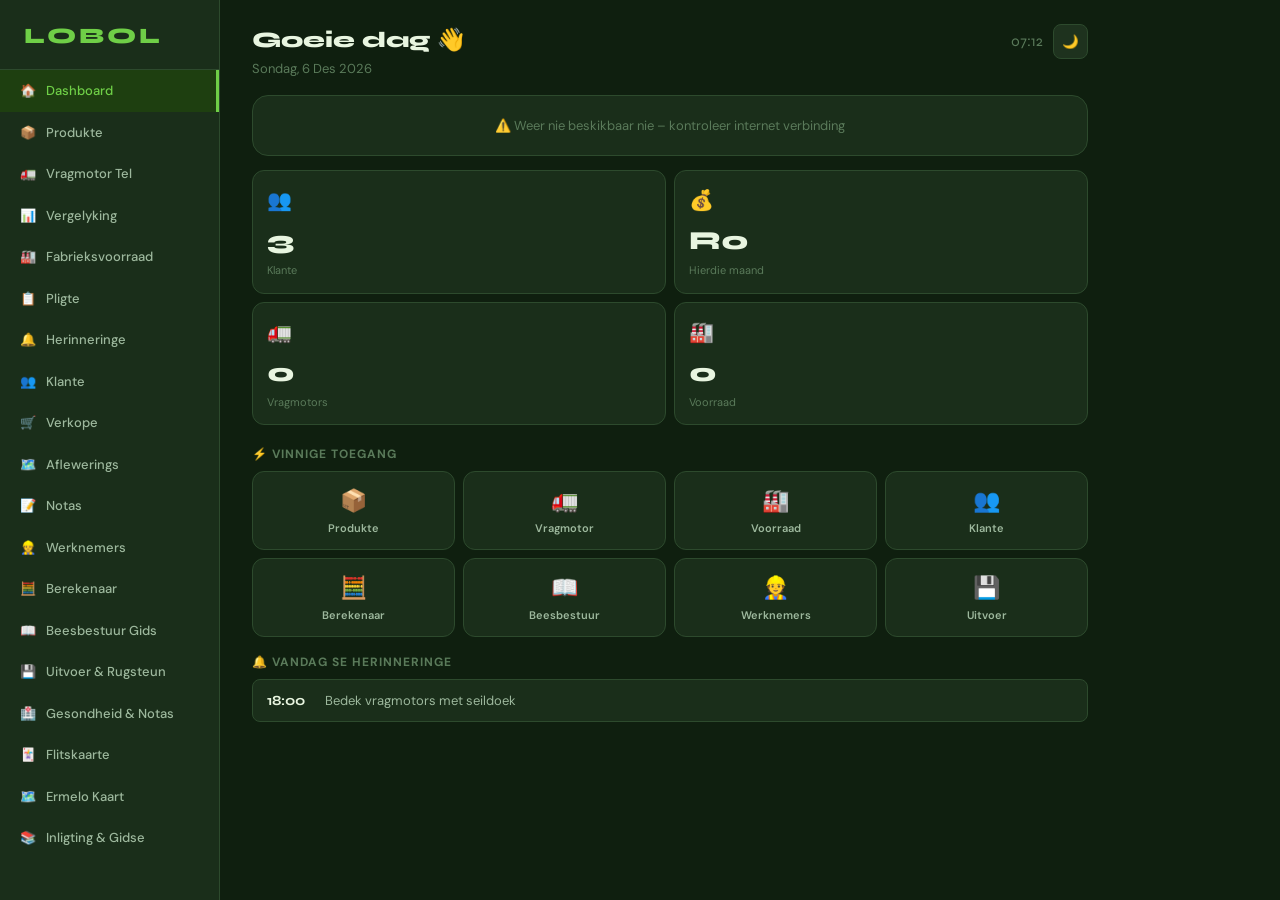
==== commit 99eca4e0: "Update lobol.html" ====
--- a/lobol.html
+++ b/lobol.html
@@ -2237,6 +2237,19 @@
     }
   }
 };
+
+function save(k,v){ STORE.set(k,v); }
+function escH(s){ return String(s||'').replace(/&/g,'&amp;').replace(/</g,'&lt;').replace(/>/g,'&gt;').replace(/"/g,'&quot;'); }
+function uid(){ return Date.now()+Math.floor(Math.random()*1000); }
+function getDiscounted(p,force){ const on=force!==undefined?force:eieGeelActive; return on?Math.max(0,p.price-48):p.price; }
+function toggleExpand(k){ expandedItems[k]=!expandedItems[k]; }
+function toggleInfoSection(k){ infoExpanded[k]=!infoExpanded[k]; }
+function dl(content,filename,type='text/csv'){
+  const blob=new Blob([content],{type});
+  const url=URL.createObjectURL(blob);
+  const a=document.createElement('a'); a.href=url; a.download=filename; a.click();
+  URL.revokeObjectURL(url);
+}
 
 function showStorageWarning() {
   const el = document.getElementById('storage-warning');
@@ -2486,9 +2499,9 @@
   {id:2,name:"Vragmotor 2",emoji:"🚛",truckCapacity:400,hasTrailer:true,trailerCapacity:200,notes:""},
 ];
 
-const PROD_CATS=['Alle','Fosfaatlekke (Somer)','Fos/Prot-lekke (Herfs)','Lekke vir Bulle (Crash Course)','Lekke vir Verse','Lekke vir Beeste','Lekke vir Skape','Voerkraal','Suiwel','Pluimvee','Varke','Perde','Ander'];
-
-const INTAKE_MAP={'Lekke vir Beeste':{mode:'fixed',g:1200},'Lekke vir Verse':{mode:'fixed',g:680},'Lekke vir Bulle (Crash Course)':{mode:'per100',g:550},'Fosfaatlekke (Somer)':{mode:'fixed',g:170},'Fos/Prot-lekke (Herfs)':{mode:'fixed',g:210},'Lekke vir Skape':{mode:'fixed',g:300},'Voerkraal':{mode:'per100',g:30},'Suiwel':{mode:'fixed',g:1200}};
+let PROD_CATS=['Alle','Fosfaatlekke (Somer)','Fos/Prot-lekke (Herfs)','Lekke vir Bulle (Crash Course)','Lekke vir Verse','Lekke vir Beeste','Lekke vir Skape','Voerkraal','Suiwel','Pluimvee','Varke','Perde','Ander'];
+
+let INTAKE_MAP={'Lekke vir Beeste':{mode:'fixed',g:1200},'Lekke vir Verse':{mode:'fixed',g:680},'Lekke vir Bulle (Crash Course)':{mode:'per100',g:550},'Fosfaatlekke (Somer)':{mode:'fixed',g:170},'Fos/Prot-lekke (Herfs)':{mode:'fixed',g:210},'Lekke vir Skape':{mode:'fixed',g:300},'Voerkraal':{mode:'per100',g:30},'Suiwel':{mode:'fixed',g:1200}};
 
 // ── STATE ───────────────────────────────────────────────────────
 let products = STORE.get('v3_products', DEFAULT_PRODUCTS);
@@ -2896,7 +2909,7 @@
 // ═══════════════════════════════════════════════════════════════
 // PRODUCTS
 // ═══════════════════════════════════════════════════════════════
-const PROD_CATS=['Alle','Fosfaatlekke (Somer)','Fos/Prot-lekke (Herfs)','Lekke vir Bulle (Crash Course)','Lekke vir Verse','Lekke vir Beeste','Lekke vir Skape'];
+PROD_CATS=['Alle','Fosfaatlekke (Somer)','Fos/Prot-lekke (Herfs)','Lekke vir Bulle (Crash Course)','Lekke vir Verse','Lekke vir Beeste','Lekke vir Skape'];
 const GUIDE_DATA=[
   {id:'spekulasie',title:'Spekulasie Kalwers & Ossies',icon:'🐂',sections:[
     {heading:'GROENVELD / SOMER',items:[
@@ -4503,7 +4516,7 @@
 // ═══════════════════════════════════════════════════════════════
 // FEED CALCULATOR
 // ═══════════════════════════════════════════════════════════════
-const INTAKE_MAP={'Lekke vir Beeste':{mode:'fixed',g:1200},'Lekke vir Verse':{mode:'fixed',g:680},'Lekke vir Bulle (Crash Course)':{mode:'per100',g:550},'Fosfaatlekke (Somer)':{mode:'fixed',g:170},'Fos/Prot-lekke (Herfs)':{mode:'fixed',g:210},'Lekke vir Skape':{mode:'fixed',g:300}};
+INTAKE_MAP={'Lekke vir Beeste':{mode:'fixed',g:1200},'Lekke vir Verse':{mode:'fixed',g:680},'Lekke vir Bulle (Crash Course)':{mode:'per100',g:550},'Fosfaatlekke (Somer)':{mode:'fixed',g:170},'Fos/Prot-lekke (Herfs)':{mode:'fixed',g:210},'Lekke vir Skape':{mode:'fixed',g:300}};
 function getIntake(cat){ return INTAKE_MAP[cat]||{mode:'fixed',g:500}; }
 function calcBags(prod,animals,weight,days){
   const intake=getIntake(prod.category);
@@ -5756,4 +5769,4 @@
 });
 </script>
 </body>
-</html>+</html>
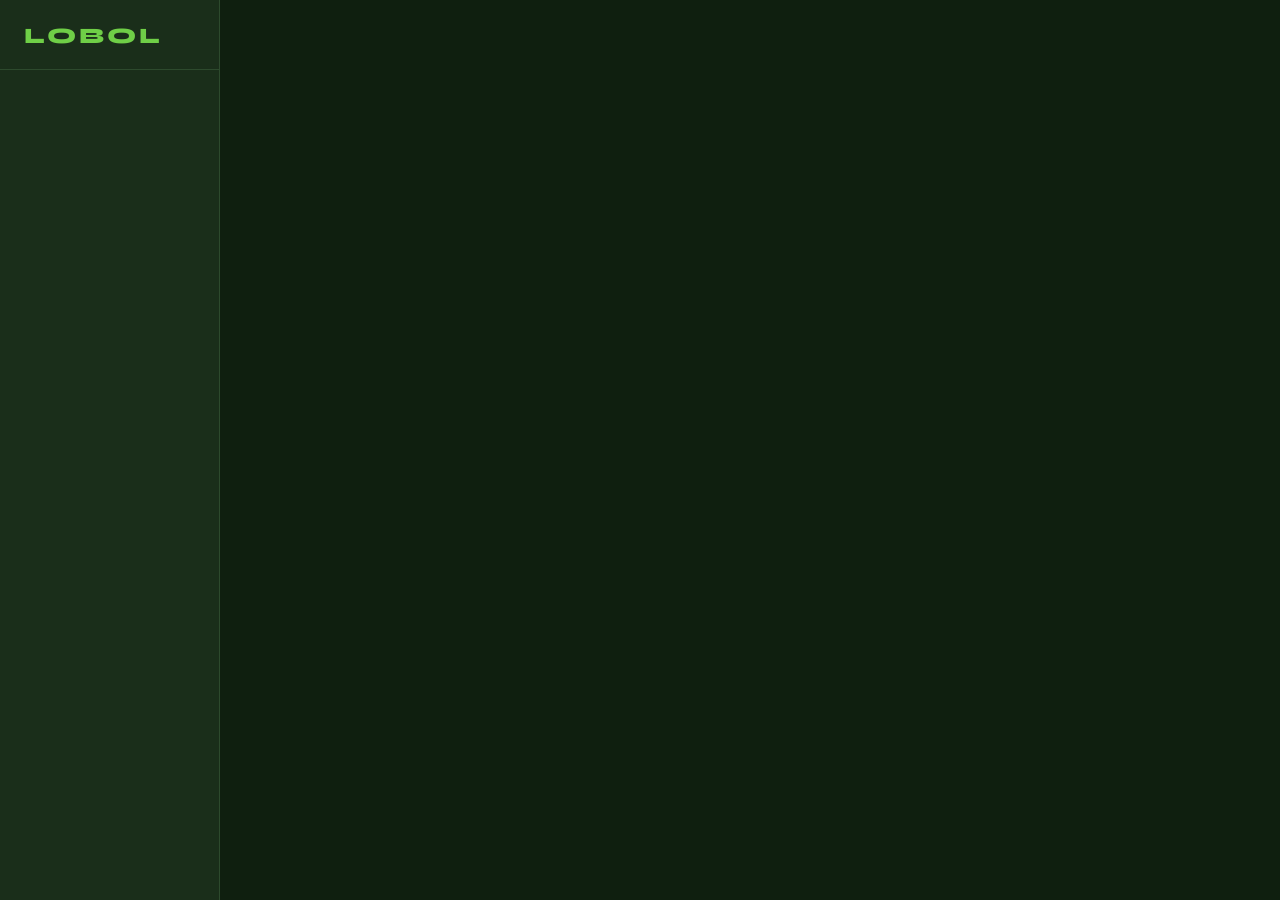
==== commit a5884b1b: "Update lobol.html" ====
--- a/lobol.html
+++ b/lobol.html
@@ -3,18 +3,11 @@
 <head>
 <meta charset="UTF-8"/>
 <meta name="viewport" content="width=device-width, initial-scale=1, maximum-scale=1"/>
-<meta name="mobile-web-app-capable" content="yes"/>
-<meta name="apple-mobile-web-app-capable" content="yes"/>
-<meta name="apple-mobile-web-app-status-bar-style" content="black-translucent"/>
-<meta name="apple-mobile-web-app-title" content="LOBOL"/>
-<meta name="theme-color" content="#6fcf47"/>
-<link rel="apple-touch-icon" href="apple-touch-icon.png"/>
 <title>LOBOL – Fabriek & Boerdery App</title>
 <link rel="preconnect" href="https://fonts.googleapis.com"/>
 <link href="https://fonts.googleapis.com/css2?family=Syne:wght@400;600;700;800&family=DM+Sans:wght@300;400;500;600&display=swap" rel="stylesheet"/>
+<link href="https://fonts.googleapis.com/css2?family=Syne:wght@400;600;700;800&family=DM+Sans:wght@300;400;500;600&display=swap" rel="stylesheet"/>
 <style>
-
-/* === base.css === */
 /* ═══════════════════════════════════════
    THEME VARIABLES
 ═══════════════════════════════════════ */
@@ -216,8 +209,151 @@
 .dash-all-good{text-align:center;padding:40px 20px}
 
 /* Weather */
-
-/* === weather.css === */
+/* ═══════════════════════════════════════
+   EXTRA STYLES – v2 features
+═══════════════════════════════════════ */
+
+/* Worker groups */
+.badge-blue{background:var(--bdim);color:var(--blue)}
+.wpill{display:flex;align-items:center;gap:8px;background:var(--card);border:1px solid var(--border);border-radius:99px;padding:6px 12px 6px 6px}
+.wpill-av{width:28px;height:28px;border-radius:50%;background:var(--accent);color:#0f1f0f;font-weight:800;font-size:13px;display:flex;align-items:center;justify-content:center}
+.wpill-name{font-weight:700;font-size:13px}
+.wpill-prog{font-size:11px;color:var(--text3)}
+#workers-sum{display:flex;flex-wrap:wrap;gap:8px;margin-bottom:14px}
+
+/* Stock */
+.stock-sort-row{display:flex;align-items:center;gap:6px;overflow-x:auto;margin-bottom:10px;scrollbar-width:none}
+.stock-sort-row::-webkit-scrollbar{display:none}
+#stock-top3{margin-bottom:4px}
+.stock-value-banner{background:var(--adim);border:1px solid var(--accent);border-radius:8px;padding:8px 14px;font-size:13px;color:var(--accent);margin-bottom:10px}
+
+/* Truck history tab */
+.truck-card{display:flex;align-items:center;gap:10px;background:var(--card);border:1px solid var(--border);border-radius:var(--radius);padding:12px 14px;margin-bottom:8px;cursor:pointer;transition:border-color .15s;flex-wrap:wrap}
+.truck-card:hover{border-color:var(--accent)}
+.truck-card-visual{flex:1;display:flex;flex-direction:column;gap:2px}
+.truck-mini-fill{background:var(--bg3);border-radius:99px;height:4px;overflow:hidden}
+.truck-mini-fill-bar{height:100%;border-radius:99px;transition:width .3s}
+
+/* Health records */
+.health-species-chips{display:flex;gap:6px;overflow-x:auto;padding-bottom:6px;margin-bottom:8px;scrollbar-width:none}
+.health-species-chips::-webkit-scrollbar{display:none}
+
+/* Delivery stop */
+.stop-row{display:flex;align-items:center;gap:8px;padding:8px 0;border-bottom:1px solid var(--border)}
+.stop-row:last-child{border-bottom:none}
+.stop-num{width:22px;height:22px;border-radius:50%;background:var(--accent);color:#0f1f0f;font-weight:800;font-size:11px;display:flex;align-items:center;justify-content:center;flex-shrink:0}
+.stop-ctrl{display:flex;gap:4px}
+
+/* Learn notes */
+#learn-notes-list .card{cursor:default}
+
+/* Detail link */
+.detail-link{display:inline-flex;align-items:center;gap:4px;font-size:13px;color:var(--blue);text-decoration:none;padding:4px 0}
+
+/* Tab rows */
+.tab-row{display:flex;gap:4px;overflow-x:auto;margin-bottom:14px;scrollbar-width:none}
+.tab-row::-webkit-scrollbar{display:none}
+.tab-btn{background:var(--bg3);color:var(--text2);border:1px solid var(--border);padding:8px 14px;border-radius:99px;font-size:13px;font-weight:600;white-space:nowrap;cursor:pointer;font-family:'DM Sans',sans-serif;transition:all .15s}
+.tab-btn.active{background:var(--accent);color:#0f1f0f;border-color:var(--accent)}
+
+/* Truck detail checklist */
+.wk-duty-done-row{opacity:.6}
+.wk-duty-row{display:flex;align-items:center;gap:8px;padding:6px 0;border-bottom:1px solid var(--border)}
+.wk-duty-row:last-child{border-bottom:none}
+.small-check{width:22px;height:22px;border-radius:4px;border:2px solid var(--border);display:flex;align-items:center;justify-content:center;font-size:11px;cursor:pointer;flex-shrink:0;transition:all .15s}
+.small-check.assigned{background:var(--adim);border-color:var(--accent);color:var(--accent)}
+.wk-duty-info{flex:1;display:flex;flex-direction:column;gap:1px}
+.wk-duty-name{font-size:13px;font-weight:600}
+.wk-duty-name.dimmed{color:var(--text3);font-weight:400}
+.wk-duty-cat{font-size:11px;color:var(--text3)}
+.done-check{background:var(--bg3);border:1px solid var(--border);border-radius:6px;padding:4px 8px;font-size:13px;cursor:pointer;font-family:'DM Sans',sans-serif}
+.done-check.done{background:var(--adim);border-color:var(--accent)}
+
+/* Worker card */
+.worker-card{background:var(--card);border:1px solid var(--border);border-radius:var(--radius);overflow:hidden;margin-bottom:8px}
+.worker-head{display:flex;align-items:center;gap:10px;padding:12px 14px;cursor:pointer}
+.worker-inactive{opacity:.6}
+.wk-av{width:36px;height:36px;border-radius:50%;background:var(--accent);color:#0f1f0f;font-weight:800;font-size:14px;display:flex;align-items:center;justify-content:center;flex-shrink:0}
+.wk-info{flex:1}
+.wk-name{font-weight:700;font-size:14px}
+.wk-role{font-size:12px;color:var(--text3)}
+.wk-bar{background:var(--bg3);border-radius:99px;height:4px;margin-top:4px}
+.wk-bar-fill{background:var(--accent);height:100%;border-radius:99px;transition:width .3s}
+.wk-task-lbl{font-size:11px;color:var(--text3);margin-top:2px}
+.wk-detail{padding:0 14px 14px;border-top:1px solid var(--border)}
+.wk-duties-title{font-size:12px;font-weight:700;text-transform:uppercase;letter-spacing:.5px;color:var(--text3);margin:12px 0 6px}
+
+/* Stock cards */
+.stock-card{background:var(--card);border:1px solid var(--border);border-radius:var(--radius);padding:14px;margin-bottom:8px}
+.stock-card.expired{border-color:var(--red);background:rgba(224,92,92,.04)}
+.stock-top{display:flex;justify-content:space-between;align-items:center;margin-bottom:6px}
+.stock-name{font-weight:700;font-size:14px}
+.stock-details{display:flex;flex-wrap:wrap;gap:6px;margin-bottom:6px}
+.detail-item{font-size:12px;color:var(--text2);background:var(--bg3);border-radius:6px;padding:3px 8px}
+.stock-notes{font-size:13px;color:var(--text3);margin-bottom:6px}
+.stock-footer{display:flex;justify-content:space-between;align-items:center}
+.stock-updated{font-size:11px;color:var(--text3)}
+
+/* Delivery cards */
+.deliv-card{background:var(--card);border:1px solid var(--border);border-radius:var(--radius);overflow:hidden;margin-bottom:8px}
+.deliv-card.active-route{border-color:var(--orange)}
+.deliv-head{display:flex;align-items:center;gap:10px;padding:12px 14px;cursor:pointer}
+.deliv-icon{font-size:22px;flex-shrink:0}
+.deliv-info{flex:1}
+.deliv-truck{font-weight:700;font-size:14px}
+.deliv-meta{font-size:12px;color:var(--text3);display:flex;align-items:center;gap:4px;flex-wrap:wrap}
+.deliv-prog{background:var(--bg3);height:3px}
+.deliv-prog-fill{background:var(--accent);height:100%;transition:width .3s}
+.deliv-detail{padding:12px 14px;border-top:1px solid var(--border)}
+.deliv-stop{display:flex;align-items:flex-start;gap:10px;padding:8px 0;border-bottom:1px solid var(--border)}
+.deliv-stop:last-of-type{border-bottom:none}
+.done-stop{opacity:.5}
+.check-box{width:22px;height:22px;border-radius:4px;border:2px solid var(--border);display:flex;align-items:center;justify-content:center;font-size:12px;cursor:pointer;flex-shrink:0;transition:all .15s}
+.check-box.checked{background:var(--accent);border-color:var(--accent);color:#0f1f0f;font-weight:800}
+.stop-seq{font-size:10px;color:var(--text3);text-transform:uppercase;letter-spacing:.5px}
+.stop-name{font-weight:700;font-size:14px}
+.stop-notes-sm{font-size:12px;color:var(--text3);margin-top:2px}
+.status-sel{background:var(--bg3);color:var(--text);border:1px solid var(--border);border-radius:6px;padding:6px 10px;font-size:13px;width:auto;cursor:pointer}
+
+/* Guide styles */
+.guide-card{background:var(--card);border:1px solid var(--border);border-radius:var(--radius);overflow:hidden}
+.guide-header{display:flex;align-items:center;gap:10px;padding:14px;width:100%;background:transparent;color:var(--text);text-align:left;cursor:pointer;font-family:'DM Sans',sans-serif}
+.guide-title{font-weight:700;font-size:15px;flex:1}
+.guide-body{padding:0 14px 14px;border-top:1px solid var(--border)}
+.guide-icon{font-size:20px}
+.gitem-list{padding-left:16px;display:flex;flex-direction:column;gap:4px}
+.gitem-list li{font-size:13px;color:var(--text2);line-height:1.5}
+.guide-note{background:var(--adim);border-left:3px solid var(--accent);padding:8px 12px;font-size:13px;color:var(--accent);border-radius:0 8px 8px 0;margin-top:10px}
+.month-bar{display:grid;grid-template-columns:repeat(6,1fr);gap:4px;margin-top:8px}
+@media(max-width:480px){.month-bar{grid-template-columns:repeat(4,1fr)}}
+.month-item{background:var(--card);border:1px solid;border-radius:8px;padding:6px 4px;text-align:center}
+.month-name{font-size:11px;font-weight:700}
+.month-phase{font-size:9px;margin-top:2px}
+.dosage-section{margin-bottom:14px}
+.dosage-title{font-weight:700;font-size:13px;color:var(--text3);text-transform:uppercase;letter-spacing:.5px;margin-bottom:6px}
+.dosage-wrap{overflow-x:auto;border-radius:8px;border:1px solid var(--border)}
+.dosage-table{width:100%;border-collapse:collapse;font-size:13px}
+.dosage-table th{background:var(--bg3);padding:8px 10px;text-align:left;font-size:11px;font-weight:700;text-transform:uppercase;color:var(--text3)}
+.dosage-table td{padding:8px 10px;border-bottom:1px solid var(--border);color:var(--text2)}
+.dosage-table tr:last-child td{border-bottom:none}
+.dos-prod{font-weight:600;color:var(--text)}
+.dos-intake{color:var(--accent);font-weight:600}
+
+/* Duty styles */
+.duty-card{background:var(--card);border:1px solid var(--border);border-radius:var(--radius);padding:12px 14px;margin-bottom:8px}
+.duty-card.done-card{opacity:.55}
+.duty-top{display:flex;align-items:flex-start;gap:10px}
+.duty-info{flex:1}
+.duty-title-text{font-weight:700;font-size:14px}
+.duty-tags{display:flex;gap:6px;flex-wrap:wrap;margin-top:4px}
+.tag{background:var(--bg3);color:var(--text2);border:1px solid var(--border);font-size:11px;padding:2px 8px;border-radius:99px}
+.tag.red{background:var(--rdim);color:var(--red);border-color:var(--rdim)}
+.tag.orange{background:var(--odim);color:var(--orange);border-color:var(--odim)}
+.tag.green{background:var(--adim);color:var(--accent);border-color:var(--adim)}
+.duty-acts{display:flex;gap:6px;flex-shrink:0}
+.duty-notes{font-size:13px;color:var(--text3);margin-top:6px;padding-top:6px;border-top:1px solid var(--border)}
+.duties-prog{background:var(--card);border:1px solid var(--border);border-radius:var(--radius);padding:12px 14px;margin-bottom:12px}
+.duties-prog-text{font-size:13px;font-weight:600;margin-bottom:6px}
 /* ═══ WEATHER WIDGET ═══ */
 .weather-card{background:var(--card);border:1px solid var(--border);border-radius:16px;overflow:hidden;margin-bottom:14px}
 .weather-header{display:flex;align-items:flex-start;justify-content:space-between;padding:14px 14px 10px}
@@ -263,7 +399,6 @@
 .weather-loc-btn{background:var(--bg3);border:1px solid var(--border);border-radius:6px;padding:4px 8px;font-size:11px;color:var(--text2);cursor:pointer;font-family:'DM Sans',sans-serif}
 .weather-loading{padding:20px;text-align:center;color:var(--text3);font-size:13px}
 
-/* === inligting.css === */
 /* ═══ INLIGTING / LIBRARY ═══ */
 .info-hero{background:linear-gradient(135deg,var(--adim),var(--bg3));border:1px solid var(--border);border-radius:16px;padding:20px;margin-bottom:16px;text-align:center}
 .info-hero-title{font-family:'Syne',sans-serif;font-size:22px;font-weight:800;color:var(--accent);margin-bottom:4px}
@@ -302,8 +437,6 @@
 .krediet-field label{font-size:12px;color:var(--text3);font-weight:600}
 .krediet-submit-row{display:flex;gap:8px;margin-top:4px}
 .lobol515-badge{display:inline-flex;align-items:center;gap:8px;background:linear-gradient(135deg,var(--accent),#4aaa24);color:#0f1f0f;font-weight:800;font-size:18px;font-family:'Syne',sans-serif;padding:10px 20px;border-radius:99px;margin-bottom:12px}
-
-/* === trucks.css === */
 /* ═══ TRUCK VISUAL SYSTEM ═══ */
 .truck-profile-card{background:var(--card);border:1px solid var(--border);border-radius:14px;padding:14px;margin-bottom:12px}
 .truck-profile-header{display:flex;align-items:center;justify-content:space-between;margin-bottom:12px}
@@ -727,11 +860,8 @@
 </style>
 </head>
 <body>
-<link rel="preconnect" href="https://fonts.googleapis.com"/>
 <link href="https://fonts.googleapis.com/css2?family=Syne:wght@400;600;700;800&family=DM+Sans:wght@300;400;500;600&display=swap" rel="stylesheet"/>
 <style>
-
-/* === base.css === */
 /* ═══════════════════════════════════════
    THEME VARIABLES
 ═══════════════════════════════════════ */
@@ -933,8 +1063,151 @@
 .dash-all-good{text-align:center;padding:40px 20px}
 
 /* Weather */
-
-/* === weather.css === */
+/* ═══════════════════════════════════════
+   EXTRA STYLES – v2 features
+═══════════════════════════════════════ */
+
+/* Worker groups */
+.badge-blue{background:var(--bdim);color:var(--blue)}
+.wpill{display:flex;align-items:center;gap:8px;background:var(--card);border:1px solid var(--border);border-radius:99px;padding:6px 12px 6px 6px}
+.wpill-av{width:28px;height:28px;border-radius:50%;background:var(--accent);color:#0f1f0f;font-weight:800;font-size:13px;display:flex;align-items:center;justify-content:center}
+.wpill-name{font-weight:700;font-size:13px}
+.wpill-prog{font-size:11px;color:var(--text3)}
+#workers-sum{display:flex;flex-wrap:wrap;gap:8px;margin-bottom:14px}
+
+/* Stock */
+.stock-sort-row{display:flex;align-items:center;gap:6px;overflow-x:auto;margin-bottom:10px;scrollbar-width:none}
+.stock-sort-row::-webkit-scrollbar{display:none}
+#stock-top3{margin-bottom:4px}
+.stock-value-banner{background:var(--adim);border:1px solid var(--accent);border-radius:8px;padding:8px 14px;font-size:13px;color:var(--accent);margin-bottom:10px}
+
+/* Truck history tab */
+.truck-card{display:flex;align-items:center;gap:10px;background:var(--card);border:1px solid var(--border);border-radius:var(--radius);padding:12px 14px;margin-bottom:8px;cursor:pointer;transition:border-color .15s;flex-wrap:wrap}
+.truck-card:hover{border-color:var(--accent)}
+.truck-card-visual{flex:1;display:flex;flex-direction:column;gap:2px}
+.truck-mini-fill{background:var(--bg3);border-radius:99px;height:4px;overflow:hidden}
+.truck-mini-fill-bar{height:100%;border-radius:99px;transition:width .3s}
+
+/* Health records */
+.health-species-chips{display:flex;gap:6px;overflow-x:auto;padding-bottom:6px;margin-bottom:8px;scrollbar-width:none}
+.health-species-chips::-webkit-scrollbar{display:none}
+
+/* Delivery stop */
+.stop-row{display:flex;align-items:center;gap:8px;padding:8px 0;border-bottom:1px solid var(--border)}
+.stop-row:last-child{border-bottom:none}
+.stop-num{width:22px;height:22px;border-radius:50%;background:var(--accent);color:#0f1f0f;font-weight:800;font-size:11px;display:flex;align-items:center;justify-content:center;flex-shrink:0}
+.stop-ctrl{display:flex;gap:4px}
+
+/* Learn notes */
+#learn-notes-list .card{cursor:default}
+
+/* Detail link */
+.detail-link{display:inline-flex;align-items:center;gap:4px;font-size:13px;color:var(--blue);text-decoration:none;padding:4px 0}
+
+/* Tab rows */
+.tab-row{display:flex;gap:4px;overflow-x:auto;margin-bottom:14px;scrollbar-width:none}
+.tab-row::-webkit-scrollbar{display:none}
+.tab-btn{background:var(--bg3);color:var(--text2);border:1px solid var(--border);padding:8px 14px;border-radius:99px;font-size:13px;font-weight:600;white-space:nowrap;cursor:pointer;font-family:'DM Sans',sans-serif;transition:all .15s}
+.tab-btn.active{background:var(--accent);color:#0f1f0f;border-color:var(--accent)}
+
+/* Truck detail checklist */
+.wk-duty-done-row{opacity:.6}
+.wk-duty-row{display:flex;align-items:center;gap:8px;padding:6px 0;border-bottom:1px solid var(--border)}
+.wk-duty-row:last-child{border-bottom:none}
+.small-check{width:22px;height:22px;border-radius:4px;border:2px solid var(--border);display:flex;align-items:center;justify-content:center;font-size:11px;cursor:pointer;flex-shrink:0;transition:all .15s}
+.small-check.assigned{background:var(--adim);border-color:var(--accent);color:var(--accent)}
+.wk-duty-info{flex:1;display:flex;flex-direction:column;gap:1px}
+.wk-duty-name{font-size:13px;font-weight:600}
+.wk-duty-name.dimmed{color:var(--text3);font-weight:400}
+.wk-duty-cat{font-size:11px;color:var(--text3)}
+.done-check{background:var(--bg3);border:1px solid var(--border);border-radius:6px;padding:4px 8px;font-size:13px;cursor:pointer;font-family:'DM Sans',sans-serif}
+.done-check.done{background:var(--adim);border-color:var(--accent)}
+
+/* Worker card */
+.worker-card{background:var(--card);border:1px solid var(--border);border-radius:var(--radius);overflow:hidden;margin-bottom:8px}
+.worker-head{display:flex;align-items:center;gap:10px;padding:12px 14px;cursor:pointer}
+.worker-inactive{opacity:.6}
+.wk-av{width:36px;height:36px;border-radius:50%;background:var(--accent);color:#0f1f0f;font-weight:800;font-size:14px;display:flex;align-items:center;justify-content:center;flex-shrink:0}
+.wk-info{flex:1}
+.wk-name{font-weight:700;font-size:14px}
+.wk-role{font-size:12px;color:var(--text3)}
+.wk-bar{background:var(--bg3);border-radius:99px;height:4px;margin-top:4px}
+.wk-bar-fill{background:var(--accent);height:100%;border-radius:99px;transition:width .3s}
+.wk-task-lbl{font-size:11px;color:var(--text3);margin-top:2px}
+.wk-detail{padding:0 14px 14px;border-top:1px solid var(--border)}
+.wk-duties-title{font-size:12px;font-weight:700;text-transform:uppercase;letter-spacing:.5px;color:var(--text3);margin:12px 0 6px}
+
+/* Stock cards */
+.stock-card{background:var(--card);border:1px solid var(--border);border-radius:var(--radius);padding:14px;margin-bottom:8px}
+.stock-card.expired{border-color:var(--red);background:rgba(224,92,92,.04)}
+.stock-top{display:flex;justify-content:space-between;align-items:center;margin-bottom:6px}
+.stock-name{font-weight:700;font-size:14px}
+.stock-details{display:flex;flex-wrap:wrap;gap:6px;margin-bottom:6px}
+.detail-item{font-size:12px;color:var(--text2);background:var(--bg3);border-radius:6px;padding:3px 8px}
+.stock-notes{font-size:13px;color:var(--text3);margin-bottom:6px}
+.stock-footer{display:flex;justify-content:space-between;align-items:center}
+.stock-updated{font-size:11px;color:var(--text3)}
+
+/* Delivery cards */
+.deliv-card{background:var(--card);border:1px solid var(--border);border-radius:var(--radius);overflow:hidden;margin-bottom:8px}
+.deliv-card.active-route{border-color:var(--orange)}
+.deliv-head{display:flex;align-items:center;gap:10px;padding:12px 14px;cursor:pointer}
+.deliv-icon{font-size:22px;flex-shrink:0}
+.deliv-info{flex:1}
+.deliv-truck{font-weight:700;font-size:14px}
+.deliv-meta{font-size:12px;color:var(--text3);display:flex;align-items:center;gap:4px;flex-wrap:wrap}
+.deliv-prog{background:var(--bg3);height:3px}
+.deliv-prog-fill{background:var(--accent);height:100%;transition:width .3s}
+.deliv-detail{padding:12px 14px;border-top:1px solid var(--border)}
+.deliv-stop{display:flex;align-items:flex-start;gap:10px;padding:8px 0;border-bottom:1px solid var(--border)}
+.deliv-stop:last-of-type{border-bottom:none}
+.done-stop{opacity:.5}
+.check-box{width:22px;height:22px;border-radius:4px;border:2px solid var(--border);display:flex;align-items:center;justify-content:center;font-size:12px;cursor:pointer;flex-shrink:0;transition:all .15s}
+.check-box.checked{background:var(--accent);border-color:var(--accent);color:#0f1f0f;font-weight:800}
+.stop-seq{font-size:10px;color:var(--text3);text-transform:uppercase;letter-spacing:.5px}
+.stop-name{font-weight:700;font-size:14px}
+.stop-notes-sm{font-size:12px;color:var(--text3);margin-top:2px}
+.status-sel{background:var(--bg3);color:var(--text);border:1px solid var(--border);border-radius:6px;padding:6px 10px;font-size:13px;width:auto;cursor:pointer}
+
+/* Guide styles */
+.guide-card{background:var(--card);border:1px solid var(--border);border-radius:var(--radius);overflow:hidden}
+.guide-header{display:flex;align-items:center;gap:10px;padding:14px;width:100%;background:transparent;color:var(--text);text-align:left;cursor:pointer;font-family:'DM Sans',sans-serif}
+.guide-title{font-weight:700;font-size:15px;flex:1}
+.guide-body{padding:0 14px 14px;border-top:1px solid var(--border)}
+.guide-icon{font-size:20px}
+.gitem-list{padding-left:16px;display:flex;flex-direction:column;gap:4px}
+.gitem-list li{font-size:13px;color:var(--text2);line-height:1.5}
+.guide-note{background:var(--adim);border-left:3px solid var(--accent);padding:8px 12px;font-size:13px;color:var(--accent);border-radius:0 8px 8px 0;margin-top:10px}
+.month-bar{display:grid;grid-template-columns:repeat(6,1fr);gap:4px;margin-top:8px}
+@media(max-width:480px){.month-bar{grid-template-columns:repeat(4,1fr)}}
+.month-item{background:var(--card);border:1px solid;border-radius:8px;padding:6px 4px;text-align:center}
+.month-name{font-size:11px;font-weight:700}
+.month-phase{font-size:9px;margin-top:2px}
+.dosage-section{margin-bottom:14px}
+.dosage-title{font-weight:700;font-size:13px;color:var(--text3);text-transform:uppercase;letter-spacing:.5px;margin-bottom:6px}
+.dosage-wrap{overflow-x:auto;border-radius:8px;border:1px solid var(--border)}
+.dosage-table{width:100%;border-collapse:collapse;font-size:13px}
+.dosage-table th{background:var(--bg3);padding:8px 10px;text-align:left;font-size:11px;font-weight:700;text-transform:uppercase;color:var(--text3)}
+.dosage-table td{padding:8px 10px;border-bottom:1px solid var(--border);color:var(--text2)}
+.dosage-table tr:last-child td{border-bottom:none}
+.dos-prod{font-weight:600;color:var(--text)}
+.dos-intake{color:var(--accent);font-weight:600}
+
+/* Duty styles */
+.duty-card{background:var(--card);border:1px solid var(--border);border-radius:var(--radius);padding:12px 14px;margin-bottom:8px}
+.duty-card.done-card{opacity:.55}
+.duty-top{display:flex;align-items:flex-start;gap:10px}
+.duty-info{flex:1}
+.duty-title-text{font-weight:700;font-size:14px}
+.duty-tags{display:flex;gap:6px;flex-wrap:wrap;margin-top:4px}
+.tag{background:var(--bg3);color:var(--text2);border:1px solid var(--border);font-size:11px;padding:2px 8px;border-radius:99px}
+.tag.red{background:var(--rdim);color:var(--red);border-color:var(--rdim)}
+.tag.orange{background:var(--odim);color:var(--orange);border-color:var(--odim)}
+.tag.green{background:var(--adim);color:var(--accent);border-color:var(--adim)}
+.duty-acts{display:flex;gap:6px;flex-shrink:0}
+.duty-notes{font-size:13px;color:var(--text3);margin-top:6px;padding-top:6px;border-top:1px solid var(--border)}
+.duties-prog{background:var(--card);border:1px solid var(--border);border-radius:var(--radius);padding:12px 14px;margin-bottom:12px}
+.duties-prog-text{font-size:13px;font-weight:600;margin-bottom:6px}
 /* ═══ WEATHER WIDGET ═══ */
 .weather-card{background:var(--card);border:1px solid var(--border);border-radius:16px;overflow:hidden;margin-bottom:14px}
 .weather-header{display:flex;align-items:flex-start;justify-content:space-between;padding:14px 14px 10px}
@@ -980,7 +1253,6 @@
 .weather-loc-btn{background:var(--bg3);border:1px solid var(--border);border-radius:6px;padding:4px 8px;font-size:11px;color:var(--text2);cursor:pointer;font-family:'DM Sans',sans-serif}
 .weather-loading{padding:20px;text-align:center;color:var(--text3);font-size:13px}
 
-/* === inligting.css === */
 /* ═══ INLIGTING / LIBRARY ═══ */
 .info-hero{background:linear-gradient(135deg,var(--adim),var(--bg3));border:1px solid var(--border);border-radius:16px;padding:20px;margin-bottom:16px;text-align:center}
 .info-hero-title{font-family:'Syne',sans-serif;font-size:22px;font-weight:800;color:var(--accent);margin-bottom:4px}
@@ -1019,8 +1291,6 @@
 .krediet-field label{font-size:12px;color:var(--text3);font-weight:600}
 .krediet-submit-row{display:flex;gap:8px;margin-top:4px}
 .lobol515-badge{display:inline-flex;align-items:center;gap:8px;background:linear-gradient(135deg,var(--accent),#4aaa24);color:#0f1f0f;font-weight:800;font-size:18px;font-family:'Syne',sans-serif;padding:10px 20px;border-radius:99px;margin-bottom:12px}
-
-/* === trucks.css === */
 /* ═══ TRUCK VISUAL SYSTEM ═══ */
 .truck-profile-card{background:var(--card);border:1px solid var(--border);border-radius:14px;padding:14px;margin-bottom:12px}
 .truck-profile-header{display:flex;align-items:center;justify-content:space-between;margin-bottom:12px}
@@ -1444,26 +1714,6 @@
 </style>
 </head>
 <body>
-
-  <!-- iPhone Data Bar -->
-  <div id="iphone-data-bar" style="display:none;position:fixed;bottom:0;left:0;right:0;z-index:500;background:#1a2e1a;border-top:1px solid #2d4a2d;padding:10px 16px;padding-bottom:calc(10px + env(safe-area-inset-bottom,0px));flex-direction:column;gap:8px">
-    <div style="display:flex;align-items:center;justify-content:space-between;gap:8px">
-      <div id="last-backup-time" style="font-size:11px;color:#5a7a5a">Tik om data te stoor</div>
-      <div style="display:flex;gap:6px">
-        <button id="iphone-save-btn" onclick="downloadBackupNow()" style="background:#6fcf47;color:#0f1f0f;border:none;border-radius:8px;padding:8px 14px;font-size:13px;font-weight:700;cursor:pointer;font-family:'DM Sans',sans-serif">💾 Stoor Data</button>
-        <label style="background:#1e321e;color:#9db89d;border:1px solid #2d4a2d;border-radius:8px;padding:8px 14px;font-size:13px;font-weight:700;cursor:pointer;font-family:'DM Sans',sans-serif">
-          📤 Laai In<input type="file" accept=".json" onchange="restoreFromFile(this)" style="display:none"/>
-        </label>
-      </div>
-    </div>
-  </div>
-
-  <!-- Storage Warning -->
-  <div id="storage-warning" style="display:none;position:fixed;top:0;left:0;right:0;z-index:600;background:#4a1515;border-bottom:2px solid #e05c5c;padding:12px 16px;align-items:center;gap:10px">
-    <span style="font-size:13px;color:#e05c5c;font-weight:600">⚠️ Stoorspasie vol! Stoor data na iPhone onmiddellik.</span>
-    <button onclick="downloadBackupNow();document.getElementById('storage-warning').style.display='none'" style="background:#e05c5c;color:#fff;border:none;border-radius:6px;padding:6px 12px;font-size:12px;cursor:pointer">💾 Stoor</button>
-  </div>
-
 <div id="app">
 
 <!-- ═══ SIDEBAR ═══ -->
@@ -1729,52 +1979,9 @@
     <div id="health-notas-tab" style="display:none"></div>
   </section>
 
-  <!-- KAART -->
-  <section class="page" id="page-kaart">
-    <div class="page-header">
-      <h1>🗺️ Ermelo Kaart</h1>
-    </div>
-    <div class="chips" id="map-zoom-btns" style="margin-bottom:12px"></div>
-    <div style="background:var(--card);border:1px solid var(--border);border-radius:14px;overflow:hidden;margin-bottom:12px">
-      <div id="map-container" style="width:100%;height:600px;position:relative">
-        <div style="position:absolute;inset:0;display:flex;align-items:center;justify-content:center;background:var(--bg2);z-index:1;font-size:13px;color:var(--text3)" id="map-loading">🗺️ Laai kaart...</div>
-        <iframe
-          id="ermelo-map"
-          style="width:100%;height:100%;border:none;display:block"
-          loading="lazy"
-          allowfullscreen
-          referrerpolicy="no-referrer-when-downgrade"
-          src="https://www.openstreetmap.org/export/embed.html?bbox=24.0%2C-28.5%2C32.0%2C-24.5&layer=mapnik&marker=-26.5167%2C29.9833"
-          onload="document.getElementById('map-loading').style.display='none'">
-        </iframe>
-      </div>
-    </div>
-    <!-- Town chips for quick navigation -->
-    <div class="section-title">🏘️ Dorpe in Radius</div>
-    <div class="chips" id="map-towns" style="flex-wrap:wrap;padding-bottom:6px"></div>
-    <!-- Distance reference cards -->
-    <div class="section-title">📏 Afstande vanaf Ermelo</div>
-    <div id="map-distances"></div>
-    <!-- Notes about area -->
-    <div class="card" style="margin-top:12px">
-      <div style="font-weight:700;font-size:14px;margin-bottom:8px">📍 Ermelo Koördinate</div>
-      <div style="font-size:13px;color:var(--text2);line-height:1.8">
-        <div>Latitude: -26.5167° S</div>
-        <div>Longitude: 29.9833° O</div>
-        <div>Provinsie: Mpumalanga</div>
-        <div>Munisipaliteit: Mkhondo</div>
-      </div>
-    </div>
-  </section>
-
-  <!-- FLASHCARDS -->
-  <section class="page" id="page-flashcards">
-  </section>
-
   <!-- EXPORT -->
   <section class="page" id="page-export">
     <div class="page-header"><h1>Uitvoer & Rugsteun</h1></div>
-    <div id="iphone-export-section"></div>
     <div class="export-stats" id="export-stats"></div>
     <div class="section-title">📊 Uitvoer na Excel / CSV</div>
     <div class="export-list" id="export-list"></div>
@@ -2193,51 +2400,13 @@
 
 
 
-
-
 <script>
-// Show iPhone data bar only on mobile
-window.addEventListener('DOMContentLoaded', () => {
-  const isIOS = /iPad|iPhone|iPod/.test(navigator.userAgent);
-  const isMobile = window.innerWidth < 768;
-  const bar = document.getElementById('iphone-data-bar');
-  if ((isIOS || isMobile) && bar) bar.style.display = 'flex';
-  
-  // Check for lost data
-  if (typeof checkDataIntegrity === 'function') checkDataIntegrity();
-});
-
-// Hook into save() to trigger auto-backup
-const _origSave = typeof save !== 'undefined' ? save : null;
-</script>
-<script>
-
-// ============ storage.js ============
-// ═══════════════════════════════════════════════════════════════
-// LOBOL STORAGE — iPhone-safe persistent storage
-// Uses localStorage with automatic backup to prevent data loss
-// ═══════════════════════════════════════════════════════════════
-
+
+// ── CORE STORAGE & HELPERS ──────────────────────────────────────
 const STORE = {
-  get(k, d) {
-    try {
-      const v = localStorage.getItem(k);
-      return v ? JSON.parse(v) : d;
-    } catch { return d; }
-  },
-  set(k, v) {
-    try {
-      localStorage.setItem(k, JSON.stringify(v));
-      // Also keep a timestamp so we know when last saved
-      localStorage.setItem('lobol_lastSave', Date.now().toString());
-    } catch(e) {
-      // localStorage full — alert user
-      console.warn('Storage full:', e);
-      showStorageWarning();
-    }
-  }
+  get(k,d){try{const v=localStorage.getItem(k);return v?JSON.parse(v):d}catch{return d}},
+  set(k,v){try{localStorage.setItem(k,JSON.stringify(v))}catch(e){console.warn('Storage full',e)}}
 };
-
 function save(k,v){ STORE.set(k,v); }
 function escH(s){ return String(s||'').replace(/&/g,'&amp;').replace(/</g,'&lt;').replace(/>/g,'&gt;').replace(/"/g,'&quot;'); }
 function uid(){ return Date.now()+Math.floor(Math.random()*1000); }
@@ -2247,164 +2416,18 @@
 function dl(content,filename,type='text/csv'){
   const blob=new Blob([content],{type});
   const url=URL.createObjectURL(blob);
-  const a=document.createElement('a'); a.href=url; a.download=filename; a.click();
+  const a=document.createElement('a');a.href=url;a.download=filename;a.click();
   URL.revokeObjectURL(url);
-}
-
-function showStorageWarning() {
-  const el = document.getElementById('storage-warning');
-  if (el) el.style.display = 'flex';
-}
-
-// ── iPhone DATA PERSISTENCE FIX ──────────────────────────────
-// Safari on iPhone clears localStorage when "Prevent Cross-Site Tracking" 
-// is on OR when storage quota is exceeded.
-// Solution: auto-export to a downloadable JSON every time data changes.
-
-let autoSaveTimer = null;
-function scheduleAutoBackup() {
-  clearTimeout(autoSaveTimer);
-  autoSaveTimer = setTimeout(createAutoBackup, 3000); // 3s after last change
-}
-
-function createAutoBackup() {
-  try {
-    const backup = buildBackupData();
-    const json = JSON.stringify(backup);
-    // Store in sessionStorage as extra copy
-    sessionStorage.setItem('lobol_backup', json);
-    // Update last backup time shown in UI
-    const el = document.getElementById('last-backup-time');
-    if (el) el.textContent = 'Laaste rugsteun: ' + new Date().toLocaleTimeString('af-ZA', {hour:'2-digit',minute:'2-digit'});
-  } catch(e) {
-    console.warn('Auto backup failed:', e);
-  }
-}
-
-function buildBackupData() {
-  return {
-    exportDate: new Date().toISOString(),
-    version: '4.0',
-    products:     STORE.get('v3_products', []),
-    duties:       STORE.get('v3_duties', []),
-    reminders:    STORE.get('v3_reminders', []),
-    factoryStock: STORE.get('v3_stock', []),
-    truckCounts:  STORE.get('v3_trucks', []),
-    customers:    STORE.get('v3_customers', []),
-    sales:        STORE.get('v3_sales', []),
-    deliveries:   STORE.get('v3_deliveries', []),
-    notes:        STORE.get('v3_notes', []),
-    workers:      STORE.get('v3_workers', []),
-    priceHistory: STORE.get('v3_priceHistory', []),
-    fleet:        STORE.get('v3_fleet', []),
-    drivers:      STORE.get('v3_drivers', []),
-    workerGroups: STORE.get('v3_workerGroups', []),
-    truckHistory: STORE.get('v3_truckHistory', []),
-    healthRecords:STORE.get('v3_health', []),
-    studyNotes:   STORE.get('v3_studyNotes', []),
-    eieGeel:      STORE.get('v3_eieGeel', false),
-    assignments:  STORE.get('v3_assignments', {}),
-  };
-}
-
-// ── DOWNLOAD BACKUP ──────────────────────────────────────────
-function downloadBackupNow() {
-  const data = buildBackupData();
-  const json = JSON.stringify(data, null, 2);
-  const blob = new Blob([json], {type: 'application/json'});
-  const url  = URL.createObjectURL(blob);
-  const date = new Date().toLocaleDateString('af-ZA').replace(/\//g,'-');
-  
-  // iPhone Safari: use <a download> trick
-  const a = document.createElement('a');
-  a.href = url;
-  a.download = `LOBOL_Rugsteun_${date}.json`;
-  document.body.appendChild(a);
-  a.click();
-  document.body.removeChild(a);
-  URL.revokeObjectURL(url);
-  
-  // Show success
-  const btn = document.getElementById('iphone-save-btn');
-  if (btn) {
-    btn.textContent = '✅ Gestoor!';
-    setTimeout(() => { btn.textContent = '💾 Stoor Data na iPhone'; }, 2000);
-  }
-}
-
-// ── RESTORE FROM FILE ────────────────────────────────────────
-function restoreFromFile(input) {
-  const file = input.files?.[0];
-  if (!file) return;
-  const reader = new FileReader();
-  reader.onload = ev => {
-    try {
-      const data = JSON.parse(ev.target.result);
-      if (!data.version) throw new Error('Ongeldige rugsteun lêer');
-      
-      if (data.products)      STORE.set('v3_products',     data.products);
-      if (data.duties)        STORE.set('v3_duties',       data.duties);
-      if (data.reminders)     STORE.set('v3_reminders',    data.reminders);
-      if (data.factoryStock)  STORE.set('v3_stock',        data.factoryStock);
-      if (data.truckCounts)   STORE.set('v3_trucks',       data.truckCounts);
-      if (data.customers)     STORE.set('v3_customers',    data.customers);
-      if (data.sales)         STORE.set('v3_sales',        data.sales);
-      if (data.deliveries)    STORE.set('v3_deliveries',   data.deliveries);
-      if (data.notes)         STORE.set('v3_notes',        data.notes);
-      if (data.workers)       STORE.set('v3_workers',      data.workers);
-      if (data.priceHistory)  STORE.set('v3_priceHistory', data.priceHistory);
-      if (data.fleet)         STORE.set('v3_fleet',        data.fleet);
-      if (data.drivers)       STORE.set('v3_drivers',      data.drivers);
-      if (data.workerGroups)  STORE.set('v3_workerGroups', data.workerGroups);
-      if (data.healthRecords) STORE.set('v3_health',       data.healthRecords);
-      if (data.studyNotes)    STORE.set('v3_studyNotes',   data.studyNotes);
-      if (data.assignments)   STORE.set('v3_assignments',  data.assignments);
-      
-      alert('✅ Data suksesvol herstel! Die app herlaai nou.');
-      location.reload();
-    } catch(e) {
-      alert('❌ Fout: ' + e.message);
-    }
-  };
-  reader.readAsText(file);
-  input.value = '';
-}
-
-// ── CHECK FOR LOST DATA ON STARTUP ───────────────────────────
-function checkDataIntegrity() {
-  const lastSave = localStorage.getItem('lobol_lastSave');
-  const products = STORE.get('v3_products', null);
-  
-  if (lastSave && (!products || products.length === 0)) {
-    // Data was lost! Try to restore from sessionStorage backup
-    const backup = sessionStorage.getItem('lobol_backup');
-    if (backup) {
-      try {
-        const data = JSON.parse(backup);
-        if (data.products && data.products.length > 0) {
-          if (confirm('⚠️ Dit lyk asof data verlore is. Wil jy die laaste rugsteun herstel?')) {
-            Object.keys(data).forEach(k => {
-              if (k !== 'exportDate' && k !== 'version') {
-                const storeKey = {
-                  products:'v3_products', duties:'v3_duties', customers:'v3_customers',
-                  sales:'v3_sales', factoryStock:'v3_stock', notes:'v3_notes'
-                }[k];
-                if (storeKey) STORE.set(storeKey, data[k]);
-              }
-            });
-            location.reload();
-          }
-        }
-      } catch(e) {}
-    }
-  }
 }
 
 // ============ data.js ============
 // ═══════════════════════════════════════════════════════════════
 // DATA & STORAGE
 // ═══════════════════════════════════════════════════════════════
-// STORE is defined in storage.js
+STORE = {
+  get(k,d){try{const v=localStorage.getItem(k);return v?JSON.parse(v):d}catch{return d}},
+  set(k,v){localStorage.setItem(k,JSON.stringify(v))}
+};
 
 // ── DEFAULT PRODUCTS ────────────────────────────────────────────
 const DEFAULT_PRODUCTS = [
@@ -2499,10 +2522,6 @@
   {id:2,name:"Vragmotor 2",emoji:"🚛",truckCapacity:400,hasTrailer:true,trailerCapacity:200,notes:""},
 ];
 
-let PROD_CATS=['Alle','Fosfaatlekke (Somer)','Fos/Prot-lekke (Herfs)','Lekke vir Bulle (Crash Course)','Lekke vir Verse','Lekke vir Beeste','Lekke vir Skape','Voerkraal','Suiwel','Pluimvee','Varke','Perde','Ander'];
-
-let INTAKE_MAP={'Lekke vir Beeste':{mode:'fixed',g:1200},'Lekke vir Verse':{mode:'fixed',g:680},'Lekke vir Bulle (Crash Course)':{mode:'per100',g:550},'Fosfaatlekke (Somer)':{mode:'fixed',g:170},'Fos/Prot-lekke (Herfs)':{mode:'fixed',g:210},'Lekke vir Skape':{mode:'fixed',g:300},'Voerkraal':{mode:'per100',g:30},'Suiwel':{mode:'fixed',g:1200}};
-
 // ── STATE ───────────────────────────────────────────────────────
 let products = STORE.get('v3_products', DEFAULT_PRODUCTS);
 let duties = STORE.get('v3_duties', DEFAULT_DUTIES);
@@ -2566,8 +2585,6 @@
   {id:'beesbestuur',label:'Beesbestuur Gids',icon:'📖'},
   {id:'export',label:'Uitvoer & Rugsteun',icon:'💾'},
   {id:'health',    label:'Gesondheid & Notas', icon:'🏥'},
-  {id:'flashcards',label:'Flitskaarte',       icon:'🃏'},
-  {id:'kaart',    label:'Ermelo Kaart',      icon:'🗺️'},
   {id:'inligting',label:'Inligting & Gidse',icon:'📚'},
 ];
 const PRIMARY = PAGES.slice(0,5);
@@ -2618,8 +2635,6 @@
   else if(id==='calc') renderCalc();
   else if(id==='beesbestuur') renderCattleGuides();
   else if(id==='export') renderExport();
-  else if(id==='flashcards') renderFlashcards();
-  else if(id==='kaart') renderKaart();
   else if(id==='health') renderHealthPage();
   else if(id==='inligting') renderInligting();
 }
@@ -2909,7 +2924,7 @@
 // ═══════════════════════════════════════════════════════════════
 // PRODUCTS
 // ═══════════════════════════════════════════════════════════════
-PROD_CATS=['Alle','Fosfaatlekke (Somer)','Fos/Prot-lekke (Herfs)','Lekke vir Bulle (Crash Course)','Lekke vir Verse','Lekke vir Beeste','Lekke vir Skape'];
+const PROD_CATS=['Alle','Fosfaatlekke (Somer)','Fos/Prot-lekke (Herfs)','Lekke vir Bulle (Crash Course)','Lekke vir Verse','Lekke vir Beeste','Lekke vir Skape'];
 const GUIDE_DATA=[
   {id:'spekulasie',title:'Spekulasie Kalwers & Ossies',icon:'🐂',sections:[
     {heading:'GROENVELD / SOMER',items:[
@@ -4516,7 +4531,7 @@
 // ═══════════════════════════════════════════════════════════════
 // FEED CALCULATOR
 // ═══════════════════════════════════════════════════════════════
-INTAKE_MAP={'Lekke vir Beeste':{mode:'fixed',g:1200},'Lekke vir Verse':{mode:'fixed',g:680},'Lekke vir Bulle (Crash Course)':{mode:'per100',g:550},'Fosfaatlekke (Somer)':{mode:'fixed',g:170},'Fos/Prot-lekke (Herfs)':{mode:'fixed',g:210},'Lekke vir Skape':{mode:'fixed',g:300}};
+const INTAKE_MAP={'Lekke vir Beeste':{mode:'fixed',g:1200},'Lekke vir Verse':{mode:'fixed',g:680},'Lekke vir Bulle (Crash Course)':{mode:'per100',g:550},'Fosfaatlekke (Somer)':{mode:'fixed',g:170},'Fos/Prot-lekke (Herfs)':{mode:'fixed',g:210},'Lekke vir Skape':{mode:'fixed',g:300}};
 function getIntake(cat){ return INTAKE_MAP[cat]||{mode:'fixed',g:500}; }
 function calcBags(prod,animals,weight,days){
   const intake=getIntake(prod.category);
@@ -4676,8 +4691,7 @@
 // ═══════════════════════════════════════════════════════════════
 // EXPORT / BACKUP
 // ═══════════════════════════════════════════════════════════════
-function dl(content,filename,type='text/csv'){
-  const blob=new Blob([content],{type});
+);
   const url=URL.createObjectURL(blob);
   const a=document.createElement('a'); a.href=url; a.download=filename; a.click();
   URL.revokeObjectURL(url);
@@ -4687,31 +4701,6 @@
   return [headers,...rows].map(r=>r.map(esc).join(',')).join('\n');
 }
 function renderExport(){
-
-  // iPhone backup section
-  document.getElementById('iphone-export-section').innerHTML = `
-    <div style="background:var(--card);border:2px solid var(--accent);border-radius:14px;padding:16px;margin-bottom:16px">
-      <div style="display:flex;align-items:center;gap:12px;margin-bottom:12px">
-        <div style="font-size:28px">📱</div>
-        <div>
-          <div style="font-weight:700;font-size:15px">iPhone / iPad Rugsteun</div>
-          <div style="font-size:12px;color:var(--text3);margin-top:2px">Stoor alle data as ʼn lêer na jou iPhone Files app</div>
-        </div>
-      </div>
-      <div style="display:flex;flex-direction:column;gap:8px">
-        <button class="btn btn-primary btn-full" onclick="downloadBackupNow()" style="font-size:15px;padding:14px">
-          💾 Stoor Data na iPhone Files
-        </button>
-        <label class="btn btn-secondary btn-full" style="cursor:pointer;font-size:15px;padding:14px;justify-content:center">
-          📤 Laai Rugsteun In (Herstel Data)
-          <input type="file" accept=".json" onchange="restoreFromFile(this)" style="display:none"/>
-        </label>
-      </div>
-      <div style="margin-top:10px;background:var(--odim);border-radius:8px;padding:10px 12px;font-size:12px;color:var(--orange)">
-        ⚠️ <strong>iPhone gebruikers:</strong> Stoor data gereeld! Safari kan data verwyder wanneer telefoon se stoorspasie laag is. Stoor elke dag as jy nuwe data ingevoer het.
-      </div>
-    </div>`;
-
   const date=new Date().toLocaleDateString('af-ZA').replace(/\//g,'-');
   document.getElementById('export-stats').innerHTML=`
     <div class="exp-stat"><span class="exp-stat-val">${products.length}</span><span class="exp-stat-lbl">Produkte</span></div>
@@ -5184,589 +5173,6 @@
 navTo('dashboard');
 setInterval(()=>{ if(currentPage==='dashboard') renderDashboard(); if(currentPage==='reminders') renderReminders(); },60000);
 setInterval(()=>{ if(currentPage==='dashboard'&&weatherCache){ weatherCacheTime=0; loadWeather(); } },15*60*1000);
-// ============ kaart.js ============
-// ═══════════════════════════════════════════════════════════════
-// ERMELO KAART — 250km radius met dorpe en afstande
-// ═══════════════════════════════════════════════════════════════
-
-// Towns within ~250km of Ermelo with coordinates and distances
-const ERMELO_TOWNS = [
-  // Core area (0-50km)
-  {name:'Ermelo',km:0,dir:'',lat:-26.5167,lon:29.9833,prov:'MP',note:'LOBOL Fabriek'},
-  {name:'Lothair',km:28,dir:'SO',lat:-26.3667,lon:30.4167,prov:'MP',note:''},
-  {name:'Breyten',km:35,dir:'NO',lat:-26.3000,lon:29.9833,prov:'MP',note:''},
-  {name:'Chrissiesmeer',km:42,dir:'O',lat:-26.2500,lon:30.2167,prov:'MP',note:''},
-  {name:'Davel',km:48,dir:'NW',lat:-26.3667,lon:29.6833,prov:'MP',note:''},
-  // 50-100km
-  {name:'Carolina',km:55,dir:'N',lat:-26.0667,lon:30.1167,prov:'MP',note:''},
-  {name:'Volksrust',km:60,dir:'SW',lat:-27.3667,lon:29.8833,prov:'KZN',note:''},
-  {name:'Hendrina',km:65,dir:'NW',lat:-26.1667,lon:29.7333,prov:'MP',note:''},
-  {name:'Piet Retief',km:90,dir:'S',lat:-27.0000,lon:30.8167,prov:'MP',note:''},
-  {name:'Standerton',km:95,dir:'W',lat:-26.9333,lon:29.2333,prov:'MP',note:''},
-  {name:'Amersfoort',km:55,dir:'SW',lat:-27.0167,lon:29.8667,prov:'MP',note:''},
-  {name:'Badplaas',km:80,dir:'O',lat:-25.9500,lon:30.5667,prov:'MP',note:''},
-  // 100-175km
-  {name:'Secunda',km:110,dir:'NW',lat:-26.5167,lon:29.1667,prov:'MP',note:'Sasol'},
-  {name:'Nelspruit / Mbombela',km:160,dir:'NO',lat:-25.4667,lon:30.9833,prov:'MP',note:'Hoofstad MP'},
-  {name:'Witbank / eMalahleni',km:130,dir:'NW',lat:-25.8833,lon:29.2333,prov:'MP',note:''},
-  {name:'Belfast',km:100,dir:'N',lat:-25.6833,lon:30.0333,prov:'MP',note:''},
-  {name:'Middelburg (MP)',km:120,dir:'NW',lat:-25.7667,lon:29.4667,prov:'MP',note:''},
-  {name:'Lydenburg / Mashishing',km:140,dir:'N',lat:-25.1000,lon:30.4500,prov:'MP',note:''},
-  {name:'Newcastle',km:150,dir:'SW',lat:-27.7500,lon:29.9333,prov:'KZN',note:''},
-  {name:'Pongola',km:175,dir:'S',lat:-27.3833,lon:31.6167,prov:'KZN',note:''},
-  {name:'Vryheid',km:170,dir:'S',lat:-27.7667,lon:30.7833,prov:'KZN',note:''},
-  {name:'Barberton',km:170,dir:'O',lat:-25.7833,lon:31.0500,prov:'MP',note:''},
-  {name:'Graskop',km:170,dir:'NO',lat:-24.9333,lon:30.8333,prov:'MP',note:'Panorama Route'},
-  {name:'Sabie',km:165,dir:'NO',lat:-25.1000,lon:30.7833,prov:'MP',note:'Panorama Route'},
-  // 175-250km
-  {name:'Pretoria / Tshwane',km:210,dir:'NW',lat:-25.7461,lon:28.1881,prov:'GP',note:'Administratiewe hoofstad'},
-  {name:'Johannesburg',km:195,dir:'NW',lat:-26.2041,lon:28.0473,prov:'GP',note:'Grootste stad'},
-  {name:'Ladysmith',km:220,dir:'SW',lat:-28.5500,lon:29.7833,prov:'KZN',note:''},
-  {name:'Hazyview',km:195,dir:'NO',lat:-25.0500,lon:31.1333,prov:'MP',note:'Kruger toegang'},
-  {name:'Komatipoort',km:230,dir:'O',lat:-25.4333,lon:31.9500,prov:'MP',note:'Mozambique grens'},
-  {name:'Tzaneen',km:240,dir:'N',lat:-23.8333,lon:30.1667,prov:'LP',note:'Limpopo'},
-  {name:'Phalaborwa',km:245,dir:'N',lat:-23.9333,lon:31.1333,prov:'LP',note:'Kruger Noord'},
-  {name:'Harrismith',km:200,dir:'SW',lat:-28.2833,lon:29.1333,prov:'FS',note:'Free State'},
-  {name:'Dundee',km:200,dir:'SW',lat:-28.1667,lon:30.2333,prov:'KZN',note:''},
-  {name:'Estcourt',km:230,dir:'SW',lat:-29.0000,lon:29.8833,prov:'KZN',note:''},
-];
-
-const PROV_COLORS = {
-  'MP':'var(--accent)', 'GP':'var(--blue)', 'KZN':'var(--orange)',
-  'LP':'#9b59b6', 'FS':'#e67e22', 'NW':'#1abc9c',
-};
-
-let kaartZoom = 'medium'; // small=50km, medium=150km, large=250km
-const ZOOM_LEVELS = {
-  small:  {label:'50km',   bbox:'28.5,-27.5,31.5,-25.5',   max:80},
-  medium: {label:'150km',  bbox:'27.0,-28.5,33.0,-24.0',   max:160},
-  large:  {label:'250km',  bbox:'24.5,-29.5,33.5,-23.0',   max:999},
-};
-
-function renderKaart() {
-  const z = ZOOM_LEVELS[kaartZoom];
-  const filtered = ERMELO_TOWNS.filter(t => t.km <= z.max);
-
-  // Update map iframe
-  const iframe = document.getElementById('ermelo-map');
-  if (iframe) {
-    const [w,sCoord,e,n] = z.bbox.split(',');
-    iframe.src = `https://www.openstreetmap.org/export/embed.html?bbox=${w}%2C${sCoord}%2C${e}%2C${n}&layer=mapnik&marker=-26.5167%2C29.9833`;
-    const loading = document.getElementById('map-loading');
-    if (loading) { loading.style.display='flex'; iframe.onload = ()=>{ loading.style.display='none'; }; }
-  }
-
-  // Zoom buttons
-  const zoomEl = document.getElementById('map-zoom-btns');
-  if (zoomEl) {
-    zoomEl.innerHTML = Object.entries(ZOOM_LEVELS).map(([k,v])=>
-      `<button class="chip${kaartZoom===k?' active':''}" onclick="setKaartZoom('${k}')">${v.label}</button>`
-    ).join('');
-  }
-
-  // Town chips
-  const townsEl = document.getElementById('map-towns');
-  if (townsEl) {
-    townsEl.innerHTML = filtered.map(t =>
-      `<button class="chip" onclick="openTownMap(${t.lat},${t.lon},'${t.name}')"
-        style="${t.km===0?'background:var(--accent);color:#0f1f0f;font-weight:700':''}">
-        ${t.name} ${t.km>0?`<span style="opacity:.7;font-size:10px">${t.km}km</span>`:'📍'}
-      </button>`
-    ).join('');
-  }
-
-  // Distance cards grouped by range
-  const distEl = document.getElementById('map-distances');
-  if (!distEl) return;
-  const groups = [
-    {label:'📍 Plaaslik (0–50km)',  min:0,   max:50},
-    {label:'🚛 Naby (50–100km)',     min:51,  max:100},
-    {label:'🗺️ Gemiddel (100–175km)',min:101, max:175},
-    {label:'✈️ Ver (175–250km)',      min:176, max:999},
-  ];
-  distEl.innerHTML = groups.map(g => {
-    const towns = ERMELO_TOWNS.filter(t => t.km >= g.min && t.km <= g.max);
-    if (!towns.length) return '';
-    return `<div style="margin-bottom:12px">
-      <div class="section-title" style="margin-top:8px">${g.label}</div>
-      <div style="display:flex;flex-direction:column;gap:5px">
-        ${towns.map(t => `
-          <div style="display:flex;align-items:center;gap:10px;background:var(--card);border:1px solid var(--border);border-radius:10px;padding:10px 14px;cursor:pointer"
-            onclick="openTownMap(${t.lat},${t.lon},'${t.name}')">
-            <div style="width:42px;height:42px;border-radius:10px;background:var(--bg3);display:flex;align-items:center;justify-content:center;font-size:11px;font-weight:800;color:${PROV_COLORS[t.prov]||'var(--text3)'};flex-shrink:0">${t.prov}</div>
-            <div style="flex:1">
-              <div style="font-weight:700;font-size:14px">${t.name}${t.note?` <span style="font-size:11px;color:var(--text3);font-weight:400">– ${t.note}</span>`:''}</div>
-              <div style="font-size:12px;color:var(--text3)">${t.km===0?'📍 LOBOL Fabriek':t.dir?`${t.dir} van Ermelo`:''}</div>
-            </div>
-            <div style="text-align:right;flex-shrink:0">
-              ${t.km>0?`<div style="font-size:18px;font-weight:800;font-family:'Syne',sans-serif;color:var(--accent)">${t.km}</div>
-              <div style="font-size:10px;color:var(--text3)">km</div>`:'<div style="font-size:20px">📍</div>'}
-            </div>
-          </div>`).join('')}
-      </div>
-    </div>`;
-  }).join('');
-}
-
-function setKaartZoom(z) {
-  kaartZoom = z;
-  renderKaart();
-}
-
-function openTownMap(lat, lon, name) {
-  const url = `https://www.google.com/maps/search/?api=1&query=${lat},${lon}`;
-  window.open(url, '_blank');
-}
-
-// ============ flashcards.js ============
-// ═══════════════════════════════════════════════════════════════
-// FLASHCARD LEERSTELSEL — LOBOL Produkte
-// ═══════════════════════════════════════════════════════════════
-
-let fcState = null;
-
-function fcInit() {
-  if (fcState) return;
-  fcState = {
-    mode: 'menu',
-    catFilter: 'Alle',
-    quizType: 'name',
-    deck: [],
-    idx: 0,
-    flipped: false,
-    score: { correct: 0, wrong: 0 },
-    wrongCards: [],
-    quizOptions: [],
-    quizAnswer: null,
-    quizCorrect: null,
-    streak: 0,
-    bestStreak: STORE.get('v3_fcStreak', 0),
-    progress: STORE.get('v3_fcProgress', {}),
-  };
-}
-
-function renderFlashcards() {
-  fcInit();
-  const page = document.getElementById('page-flashcards');
-  if (!page) return;
-  // Clear and render into page
-
-  if (fcState.mode === 'menu')    page.innerHTML = fcMenu();
-  if (fcState.mode === 'study')   page.innerHTML = fcStudyCard();
-  if (fcState.mode === 'quiz')    page.innerHTML = fcQuizCard();
-  if (fcState.mode === 'results') page.innerHTML = fcResults();
-}
-
-// ── HELPERS ────────────────────────────────────────────────────
-function fcGetDeck() {
-  const all = typeof products !== 'undefined' ? products : [];
-  return fcState.catFilter === 'Alle' ? all : all.filter(p => p.category === fcState.catFilter);
-}
-
-function fcShuffle(arr) {
-  const a = [...arr];
-  for (let i = a.length - 1; i > 0; i--) {
-    const j = Math.floor(Math.random() * (i + 1));
-    [a[i], a[j]] = [a[j], a[i]];
-  }
-  return a;
-}
-
-function fcProgress(id) {
-  return fcState.progress[id] || { seen: 0, correct: 0, wrong: 0 };
-}
-
-function fcCatEmoji(cat) {
-  const m = {
-    'Fosfaatlekke (Somer)': '☀️', 'Fos/Prot-lekke (Herfs)': '🍂',
-    'Lekke vir Bulle (Crash Course)': '🐃', 'Lekke vir Verse': '🐄',
-    'Lekke vir Beeste': '🐂', 'Lekke vir Skape': '🐑',
-    'Voerkraal': '🏗️', 'Suiwel': '🥛', 'Pluimvee': '🐔',
-    'Varke': '🐷', 'Perde': '🐴', 'Ander': '🦅',
-  };
-  return m[cat] || '📦';
-}
-
-// ── MENU ───────────────────────────────────────────────────────
-function fcMenu() {
-  const all = typeof products !== 'undefined' ? products : [];
-  const cats = ['Alle', ...new Set(all.map(p => p.category))];
-  const deck = fcGetDeck();
-  const totalSeen = Object.values(fcState.progress).filter(p => p.seen > 0).length;
-  const totalCorrect = Object.values(fcState.progress).reduce((s, p) => s + (p.correct || 0), 0);
-
-  return `<div class="page-header"><h1>🃏 Flitskaarte</h1></div>
-
-  <div style="display:grid;grid-template-columns:repeat(3,1fr);gap:8px;margin-bottom:16px">
-    <div class="stat-box"><span class="stat-val">${all.length}</span><span class="stat-lbl">Produkte</span></div>
-    <div class="stat-box"><span class="stat-val green">${totalSeen}</span><span class="stat-lbl">Gesien</span></div>
-    <div class="stat-box"><span class="stat-val orange">${fcState.bestStreak}</span><span class="stat-lbl">Beste Reeks</span></div>
-  </div>
-
-  <div class="card" style="margin-bottom:12px">
-    <div style="font-weight:700;font-size:14px;margin-bottom:10px">🎯 Kies Kategorie</div>
-    <div class="chips" style="flex-wrap:wrap">
-      ${cats.map(c => `<button class="chip${fcState.catFilter===c?' active':''}" onclick="fcSetCat('${c.replace(/'/g,"\\'")}')">
-        ${fcCatEmoji(c)} ${c} <span style="opacity:.6;font-size:10px">(${c==='Alle'?all.length:all.filter(p=>p.category===c).length})</span>
-      </button>`).join('')}
-    </div>
-  </div>
-
-  <div class="card" style="margin-bottom:16px">
-    <div style="font-weight:700;font-size:14px;margin-bottom:10px">📚 Leermode</div>
-    <div style="display:flex;flex-direction:column;gap:8px">
-      <button class="btn btn-primary btn-full" onclick="fcStartStudy()" style="justify-content:flex-start;gap:14px;padding:14px">
-        <span style="font-size:24px">📖</span>
-        <div style="text-align:left"><div style="font-size:15px">Studie Mode</div><div style="font-size:12px;opacity:.8;font-weight:400">Blaai deur kaarte – tik om om te draai en produk te leer</div></div>
-      </button>
-      <button class="btn btn-secondary btn-full" onclick="fcStartQuiz('name')" style="justify-content:flex-start;gap:14px;padding:14px;border:1px solid var(--border)">
-        <span style="font-size:24px">❓</span>
-        <div style="text-align:left"><div style="font-size:15px">Ken die Naam</div><div style="font-size:12px;opacity:.7;font-weight:400">Watter produk pas by hierdie beskrywing?</div></div>
-      </button>
-      <button class="btn btn-secondary btn-full" onclick="fcStartQuiz('price')" style="justify-content:flex-start;gap:14px;padding:14px;border:1px solid var(--border)">
-        <span style="font-size:24px">💰</span>
-        <div style="text-align:left"><div style="font-size:15px">Ken die Prys</div><div style="font-size:12px;opacity:.7;font-weight:400">Watter prys pas by hierdie produk?</div></div>
-      </button>
-      <button class="btn btn-secondary btn-full" onclick="fcStartQuiz('usecase')" style="justify-content:flex-start;gap:14px;padding:14px;border:1px solid var(--border)">
-        <span style="font-size:24px">🐄</span>
-        <div style="text-align:left"><div style="font-size:15px">Ken die Gebruik</div><div style="font-size:12px;opacity:.7;font-weight:400">Waarvoor word hierdie produk gebruik?</div></div>
-      </button>
-    </div>
-  </div>
-
-  ${totalSeen > 0 ? `<div class="card">
-    <div style="font-weight:700;font-size:14px;margin-bottom:10px">📊 Jou Vordering</div>
-    <div class="fill-bar-wrap" style="height:10px;margin-bottom:6px"><div class="fill-bar" style="width:${Math.round(totalSeen/all.length*100)}%"></div></div>
-    <div style="font-size:12px;color:var(--text3)">${totalSeen} van ${all.length} produkte gesien · ${totalCorrect} korrek geantwoord</div>
-    <button class="btn btn-danger btn-sm" style="margin-top:10px" onclick="fcResetProgress()">🔄 Herstel Vordering</button>
-  </div>` : ''}`;
-}
-
-// ── STUDY MODE ─────────────────────────────────────────────────
-function fcStartStudy() {
-  fcInit();
-  fcState.deck = fcShuffle(fcGetDeck());
-  fcState.idx = 0;
-  fcState.flipped = false;
-  fcState.mode = 'study';
-  renderFlashcards();
-}
-
-function fcStudyCard() {
-  const deck = fcState.deck;
-  if (!deck.length) return `<div class="empty">Geen produkte in hierdie kategorie nie.</div>`;
-  const p = deck[fcState.idx];
-  const prog = fcProgress(p.id);
-  const pct = Math.round((fcState.idx / deck.length) * 100);
-
-  return `<div class="page-header">
-    <button class="icon-btn" onclick="fcState.mode='menu';renderFlashcards()">✕</button>
-    <h1 style="flex:1">📖 Studie</h1>
-    <span style="font-size:13px;color:var(--text3)">${fcState.idx+1} / ${deck.length}</span>
-  </div>
-
-  <div class="fill-bar-wrap" style="margin-bottom:14px;height:6px">
-    <div class="fill-bar" style="width:${pct}%"></div>
-  </div>
-
-  <!-- FLASHCARD -->
-  <div onclick="fcFlip()" style="
-    background:${fcState.flipped?'var(--adim)':'var(--card)'};
-    border:2px solid ${fcState.flipped?'var(--accent)':'var(--border)'};
-    border-radius:18px;padding:28px 20px;
-    min-height:260px;cursor:pointer;transition:all .25s;
-    display:flex;flex-direction:column;justify-content:center;
-    margin-bottom:14px;position:relative">
-    <div style="position:absolute;top:12px;right:14px;font-size:11px;color:var(--text3)">${fcCatEmoji(p.category)} ${p.category}</div>
-    ${!fcState.flipped ? `
-      <div style="text-align:center">
-        <div style="font-size:11px;font-weight:700;text-transform:uppercase;letter-spacing:1px;color:var(--text3);margin-bottom:14px">Produk Naam</div>
-        <div style="font-size:22px;font-weight:800;font-family:'Syne',sans-serif;color:var(--text);line-height:1.3;margin-bottom:14px">${escH(p.name)}</div>
-        <div style="font-size:12px;color:var(--text3)">💰 R${p.price.toFixed(2)} / ${p.unit}</div>
-        <div style="margin-top:20px;font-size:13px;color:var(--text3)">👆 Tik om om te draai</div>
-      </div>
-    ` : `
-      <div>
-        <div style="font-size:11px;font-weight:700;text-transform:uppercase;letter-spacing:1px;color:var(--accent);margin-bottom:10px">Produk Inligting</div>
-        <div style="font-size:17px;font-weight:800;font-family:'Syne',sans-serif;color:var(--accent);margin-bottom:12px">${escH(p.name)}</div>
-        ${p.useCase ? `<div style="background:var(--bg2);border-radius:8px;padding:8px 12px;font-size:13px;color:var(--text2);margin-bottom:8px">🎯 <strong>Gebruik:</strong> ${escH(p.useCase)}</div>` : ''}
-        <div style="font-size:13px;color:var(--text2);line-height:1.6;margin-bottom:8px">${escH(p.description || '')}</div>
-        <div style="display:flex;gap:8px;flex-wrap:wrap;margin-top:8px">
-          <span style="background:var(--bg3);border-radius:6px;padding:4px 10px;font-size:12px">💰 R${p.price.toFixed(2)}</span>
-          <span style="background:var(--bg3);border-radius:6px;padding:4px 10px;font-size:12px">📦 ${p.unit}</span>
-          ${p.pricePerTon ? `<span style="background:var(--bg3);border-radius:6px;padding:4px 10px;font-size:12px">🏭 R${p.pricePerTon.toFixed(2)}/ton</span>` : ''}
-        </div>
-      </div>
-    `}
-  </div>
-
-  <!-- NAVIGATION -->
-  <div style="display:flex;gap:8px;margin-bottom:10px">
-    <button class="btn btn-secondary" style="flex:1" onclick="fcStudyNav(-1)" ${fcState.idx===0?'disabled':''}>← Vorige</button>
-    ${fcState.idx < deck.length-1
-      ? `<button class="btn btn-primary" style="flex:2" onclick="fcStudyNav(1)">Volgende →</button>`
-      : `<button class="btn btn-primary" style="flex:2;background:var(--orange)" onclick="fcState.mode='menu';renderFlashcards()">✅ Klaar!</button>`
-    }
-  </div>
-  <div style="text-align:center;font-size:12px;color:var(--text3)">👆 Tik op kaart om inligting te sien</div>`;
-}
-
-function fcFlip() {
-  fcInit();
-  fcState.flipped = !fcState.flipped;
-  // Mark as seen
-  if (fcState.flipped) {
-    const p = fcState.deck[fcState.idx];
-    const pr = fcProgress(p.id);
-    pr.seen = (pr.seen || 0) + 1;
-    fcState.progress[p.id] = pr;
-    STORE.set('v3_fcProgress', fcState.progress);
-  }
-  renderFlashcards();
-}
-
-function fcStudyNav(dir) {
-  fcInit();
-  fcState.idx = Math.max(0, Math.min(fcState.deck.length - 1, fcState.idx + dir));
-  fcState.flipped = false;
-  renderFlashcards();
-}
-
-// ── QUIZ MODE ──────────────────────────────────────────────────
-function fcStartQuiz(type) {
-  fcInit();
-  fcState.quizType = type;
-  fcState.deck = fcShuffle(fcGetDeck());
-  fcState.idx = 0;
-  fcState.score = { correct: 0, wrong: 0 };
-  fcState.wrongCards = [];
-  fcState.quizAnswer = null;
-  fcState.quizCorrect = null;
-  fcState.streak = 0;
-  fcState.mode = 'quiz';
-  fcBuildOptions();
-  renderFlashcards();
-}
-
-function fcBuildOptions() {
-  fcInit();
-  const all = typeof products !== 'undefined' ? products : [];
-  const p = fcState.deck[fcState.idx];
-  if (!p) return;
-
-  let correct, getOpt, label;
-  if (fcState.quizType === 'name') {
-    correct = p.name;
-    getOpt = x => x.name;
-  } else if (fcState.quizType === 'price') {
-    correct = `R${p.price.toFixed(2)}`;
-    getOpt = x => `R${x.price.toFixed(2)}`;
-  } else {
-    correct = p.useCase || p.category;
-    getOpt = x => x.useCase || x.category;
-  }
-
-  // Pick 3 wrong options from all products
-  const others = fcShuffle(all.filter(x => x.id !== p.id)).slice(0, 3);
-  const opts = fcShuffle([correct, ...others.map(getOpt)]);
-  fcState.quizOptions = opts;
-  fcState.quizAnswer = null;
-  fcState.quizCorrect = correct;
-}
-
-function fcQuizCard() {
-  const deck = fcState.deck;
-  if (fcState.idx >= deck.length) {
-    fcState.mode = 'results';
-    return fcResults();
-  }
-  const p = deck[fcState.idx];
-  const pct = Math.round((fcState.idx / deck.length) * 100);
-  const answered = fcState.quizAnswer !== null;
-  const typeLabel = {
-    name: 'Watter produk pas by hierdie beskrywing?',
-    price: 'Wat kos hierdie produk per sak?',
-    usecase: 'Waarvoor word hierdie produk gebruik?',
-  }[fcState.quizType];
-
-  const questionContent = {
-    name: `<div style="font-size:13px;color:var(--text2);line-height:1.6;margin-bottom:8px">${escH(p.description || '')}</div>
-           ${p.useCase ? `<div style="font-size:12px;color:var(--accent)">🎯 ${escH(p.useCase)}</div>` : ''}
-           <div style="font-size:12px;color:var(--text3);margin-top:6px">${fcCatEmoji(p.category)} ${p.category}</div>`,
-    price: `<div style="font-size:22px;font-weight:800;font-family:'Syne',sans-serif;margin-bottom:8px">${escH(p.name)}</div>
-            <div style="font-size:12px;color:var(--text3)">${fcCatEmoji(p.category)} ${p.category}</div>`,
-    usecase: `<div style="font-size:22px;font-weight:800;font-family:'Syne',sans-serif;margin-bottom:8px">${escH(p.name)}</div>
-              <div style="font-size:13px;color:var(--text2)">${escH(p.description || '')}</div>`,
-  }[fcState.quizType];
-
-  return `<div class="page-header">
-    <button class="icon-btn" onclick="fcState.mode='menu';renderFlashcards()">✕</button>
-    <h1 style="flex:1">❓ Vasvra</h1>
-    <div style="display:flex;flex-direction:column;align-items:flex-end">
-      <span style="font-size:13px;color:var(--text3)">${fcState.idx+1} / ${deck.length}</span>
-      <span style="font-size:11px;color:var(--accent)">🔥 ${fcState.streak} reeks</span>
-    </div>
-  </div>
-
-  <div style="display:flex;gap:8px;margin-bottom:12px">
-    <div style="flex:1;background:var(--adim);border-radius:8px;padding:6px 10px;text-align:center">
-      <div style="font-size:18px;font-weight:800;color:var(--accent)">${fcState.score.correct}</div>
-      <div style="font-size:10px;color:var(--text3)">KORREK</div>
-    </div>
-    <div style="flex:1;background:var(--rdim);border-radius:8px;padding:6px 10px;text-align:center">
-      <div style="font-size:18px;font-weight:800;color:var(--red)">${fcState.score.wrong}</div>
-      <div style="font-size:10px;color:var(--text3)">VERKEERD</div>
-    </div>
-  </div>
-
-  <div class="fill-bar-wrap" style="margin-bottom:14px;height:6px">
-    <div class="fill-bar" style="width:${pct}%"></div>
-  </div>
-
-  <div style="background:var(--card);border:1px solid var(--border);border-radius:14px;padding:16px 14px;margin-bottom:14px">
-    <div style="font-size:11px;font-weight:700;text-transform:uppercase;letter-spacing:1px;color:var(--text3);margin-bottom:10px">${typeLabel}</div>
-    ${questionContent}
-  </div>
-
-  <div style="display:flex;flex-direction:column;gap:8px;margin-bottom:12px">
-    ${fcState.quizOptions.map((opt, i) => {
-      let bg = 'var(--bg3)'; let border = 'var(--border)'; let col = 'var(--text)';
-      if (answered) {
-        if (opt === fcState.quizCorrect) { bg='var(--adim)'; border='var(--accent)'; col='var(--accent)'; }
-        else if (opt === fcState.quizAnswer && opt !== fcState.quizCorrect) { bg='var(--rdim)'; border='var(--red)'; col='var(--red)'; }
-      }
-      return `<button onclick="fcAnswer('${opt.replace(/'/g, "\\'")}')" ${answered?'disabled':''}
-        style="width:100%;text-align:left;padding:14px 16px;background:${bg};border:2px solid ${border};
-        border-radius:12px;color:${col};font-family:'DM Sans',sans-serif;font-size:14px;font-weight:600;
-        cursor:${answered?'default':'pointer'};transition:all .15s">
-        <span style="opacity:.5;margin-right:8px">${['A','B','C','D'][i]}</span> ${escH(opt)}
-        ${answered && opt === fcState.quizCorrect ? ' ✓' : ''}
-        ${answered && opt === fcState.quizAnswer && opt !== fcState.quizCorrect ? ' ✗' : ''}
-      </button>`;
-    }).join('')}
-  </div>
-
-  ${answered ? `<button class="btn btn-primary btn-full" onclick="fcNextQuiz()">
-    ${fcState.idx < deck.length-1 ? 'Volgende Vraag →' : '📊 Sien Resultate'}
-  </button>` : ''}`;
-}
-
-function fcAnswer(chosen) {
-  fcInit();
-  if (fcState.quizAnswer !== null) return;
-  const p = fcState.deck[fcState.idx];
-  const isCorrect = chosen === fcState.quizCorrect;
-  fcState.quizAnswer = chosen;
-
-  const pr = fcProgress(p.id);
-  pr.seen = (pr.seen || 0) + 1;
-  if (isCorrect) {
-    pr.correct = (pr.correct || 0) + 1;
-    fcState.score.correct++;
-    fcState.streak++;
-    if (fcState.streak > fcState.bestStreak) {
-      fcState.bestStreak = fcState.streak;
-      STORE.set('v3_fcStreak', fcState.bestStreak);
-    }
-  } else {
-    pr.wrong = (pr.wrong || 0) + 1;
-    fcState.score.wrong++;
-    fcState.streak = 0;
-    fcState.wrongCards.push(p);
-  }
-  fcState.progress[p.id] = pr;
-  STORE.set('v3_fcProgress', fcState.progress);
-  renderFlashcards();
-}
-
-function fcNextQuiz() {
-  fcInit();
-  fcState.idx++;
-  if (fcState.idx >= fcState.deck.length) {
-    fcState.mode = 'results';
-  } else {
-    fcBuildOptions();
-  }
-  renderFlashcards();
-}
-
-// ── RESULTS ────────────────────────────────────────────────────
-function fcResults() {
-  const total = fcState.score.correct + fcState.score.wrong;
-  const pct = total > 0 ? Math.round((fcState.score.correct / total) * 100) : 0;
-  const medal = pct >= 90 ? '🏆' : pct >= 70 ? '🥈' : pct >= 50 ? '🥉' : '📚';
-  const msg = pct >= 90 ? 'Uitstekend!' : pct >= 70 ? 'Goed gedaan!' : pct >= 50 ? 'Nie sleg nie!' : 'Oefen meer!';
-
-  return `<div class="page-header">
-    <h1>📊 Resultate</h1>
-  </div>
-
-  <div style="text-align:center;padding:24px 16px;background:var(--card);border:1px solid var(--border);border-radius:18px;margin-bottom:16px">
-    <div style="font-size:56px;margin-bottom:8px">${medal}</div>
-    <div style="font-size:32px;font-weight:800;font-family:'Syne',sans-serif;color:var(--accent)">${pct}%</div>
-    <div style="font-size:18px;font-weight:700;margin:4px 0">${msg}</div>
-    <div style="font-size:13px;color:var(--text3)">${fcState.score.correct} korrek · ${fcState.score.wrong} verkeerd · ${total} vrae</div>
-    ${fcState.streak > 0 ? `<div style="margin-top:8px;font-size:13px;color:var(--orange)">🔥 Beste reeks: ${fcState.bestStreak}</div>` : ''}
-  </div>
-
-  ${fcState.wrongCards.length > 0 ? `
-    <div style="margin-bottom:16px">
-      <div class="section-title">❌ Hersien hierdie (${fcState.wrongCards.length})</div>
-      ${fcState.wrongCards.map(p => `
-        <div style="background:var(--rdim);border:1px solid var(--red);border-radius:10px;padding:12px;margin-bottom:6px">
-          <div style="font-weight:700;font-size:14px;color:var(--red)">${escH(p.name)}</div>
-          <div style="font-size:12px;color:var(--text2);margin-top:4px">${escH(p.useCase || p.category)}</div>
-          <div style="font-size:12px;color:var(--text3);margin-top:2px">💰 R${p.price.toFixed(2)} · ${p.unit}</div>
-        </div>`).join('')}
-    </div>` : ''}
-
-  <div style="display:flex;flex-direction:column;gap:8px">
-    <button class="btn btn-primary btn-full" onclick="fcStartQuiz(fcState.quizType)">🔄 Probeer Weer</button>
-    ${fcState.wrongCards.length > 0 ? `<button class="btn btn-secondary btn-full" onclick="fcRetryWrong()">❌ Oefen Slegs Verkeerdes (${fcState.wrongCards.length})</button>` : ''}
-    <button class="btn btn-secondary btn-full" onclick="fcState.mode='menu';renderFlashcards()">🏠 Terug na Menu</button>
-  </div>`;
-}
-
-function fcRetryWrong() {
-  fcInit();
-  fcState.deck = fcShuffle(fcState.wrongCards);
-  fcState.idx = 0;
-  fcState.score = { correct: 0, wrong: 0 };
-  fcState.wrongCards = [];
-  fcState.quizAnswer = null;
-  fcState.quizCorrect = null;
-  fcState.mode = 'quiz';
-  fcBuildOptions();
-  renderFlashcards();
-}
-
-function fcSetCat(cat) {
-  fcInit();
-  fcState.catFilter = cat;
-  renderFlashcards();
-}
-
-function fcResetProgress() {
-  fcInit();
-  if (!confirm('Herstel alle leervordering?')) return;
-  fcState.progress = {};
-  fcState.bestStreak = 0;
-  STORE.set('v3_fcProgress', {});
-  STORE.set('v3_fcStreak', 0);
-  renderFlashcards();
-}
-
-</script>
-
-<script>
-// iPhone data save bar
-window.addEventListener('DOMContentLoaded', () => {
-  const isIOS = /iPad|iPhone|iPod/.test(navigator.userAgent);
-  const isMobile = window.innerWidth < 768;
-  const bar = document.getElementById('iphone-data-bar');
-  if ((isIOS || isMobile) && bar) bar.style.display = 'flex';
-  if (typeof checkDataIntegrity === 'function') checkDataIntegrity();
-});
 </script>
 </body>
 </html>
